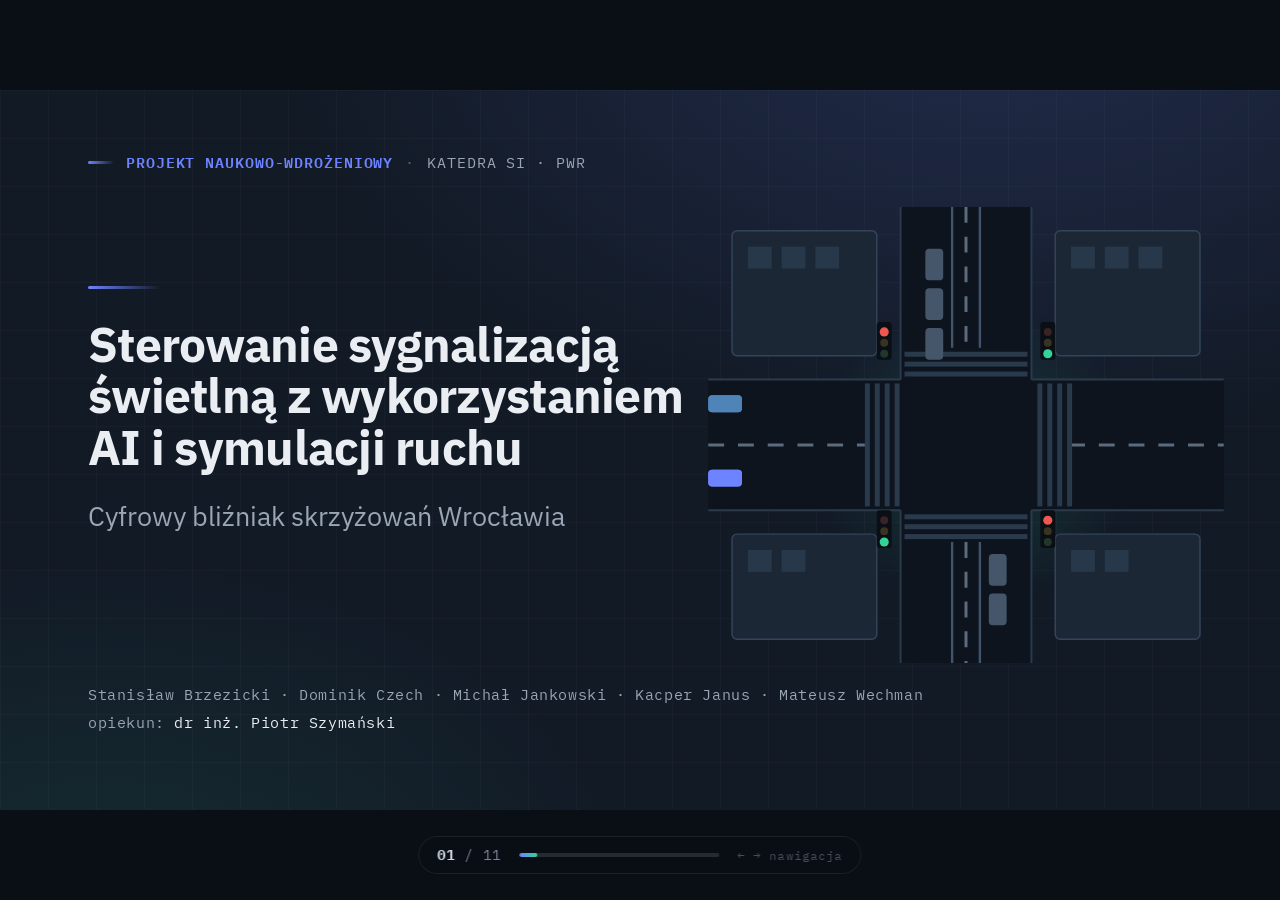
==== index.html @ 8262abc0 "Inline image into single self-contained HTML; fix Q&A slide spacing" ====
<!DOCTYPE html>
<html lang="pl">
<head>
<meta charset="utf-8">
<meta name="viewport" content="width=device-width, initial-scale=1.0">
<title>Cyfrowy bliźniak — Zielona Fala</title>

<!-- Typography: IBM Plex Sans + IBM Plex Mono (Google Fonts) -->
<link rel="preconnect" href="https://fonts.googleapis.com">
<link rel="preconnect" href="https://fonts.gstatic.com" crossorigin>
<link href="https://fonts.googleapis.com/css2?family=IBM+Plex+Mono:wght@400;500;600&family=IBM+Plex+Sans:wght@400;500;600;700&display=swap" rel="stylesheet">

<style>
/* =========================================================
   THEME TOKENS — change these to retune the whole deck
   ========================================================= */
:root{
  /* light ("paper") slides */
  --paper:#ECEFF2; --paper-2:#E3E8ED; --ink:#16212E; --ink-soft:#5A6675;
  --line:#C9D0D8; --blue:#2A43D0; --blue-tint:#DDE2FA; --teal:#3E6E96;
  /* dark ("night") slides */
  --night:#121A26; --night-2:#1B2735; --night-line:#2B3A4C;
  --ice:#EAEEF3; --ice-soft:#9AA6B4; --indigo:#6E83FF; --green:#34D399;
  /* type + motion */
  --sans:'IBM Plex Sans',system-ui,sans-serif;
  --mono:'IBM Plex Mono',ui-monospace,monospace;
  --ease:cubic-bezier(.16,1,.3,1);
  --stage-bg:#0A0F16;
}

*{margin:0;padding:0;box-sizing:border-box;}

/* === FIXED 16:9 STAGE (from viewport-base.css) === */
html,body{width:100%;height:100%;margin:0;overflow:hidden;background:var(--stage-bg);}
.deck-viewport{position:fixed;inset:0;overflow:hidden;background:var(--stage-bg);}
.deck-stage{position:absolute;left:0;top:0;width:1920px;height:1080px;overflow:hidden;transform-origin:0 0;background:var(--stage-bg);}
.slide{position:absolute;inset:0;width:1920px;height:1080px;overflow:hidden;display:block;visibility:hidden;opacity:0;pointer-events:none;}
.slide.active,.slide.visible{visibility:visible;opacity:1;pointer-events:auto;z-index:1;}
img,video,canvas,svg{max-width:100%;max-height:100%;}
@media print{
  html,body{width:1920px;height:auto;overflow:visible;background:#fff;}
  .deck-viewport{position:static;overflow:visible;background:#fff;}
  .deck-stage{position:static;width:auto;height:auto;transform:none!important;background:none;}
  .slide{position:relative;display:block!important;visibility:visible!important;opacity:1!important;pointer-events:auto!important;width:1920px;height:1080px;break-after:page;page-break-after:always;}
  .slide:last-child{break-after:auto;page-break-after:auto;}
  .deck-controls,.chrome,.edit-hotzone,.edit-toggle{display:none!important;}
}
@media (prefers-reduced-motion:reduce){
  *,*::before,*::after{animation-duration:.01ms!important;animation-iteration-count:1!important;transition-duration:.2s!important;}
}

/* === 1280×720 authored canvas, scaled 1.5× to fill the 1920×1080 stage === */
.canvas{position:absolute;left:0;top:0;width:1280px;height:720px;transform:scale(1.5);transform-origin:0 0;overflow:hidden;font-family:var(--sans);}

/* === Slide atmospheres ============================================ */
.s-dark{background:
   radial-gradient(1200px 700px at 78% -10%, rgba(110,131,255,.16), transparent 60%),
   radial-gradient(900px 600px at 8% 115%, rgba(52,211,153,.10), transparent 60%),
   #121A26;
  color:var(--ice);}
.s-light{background:
   radial-gradient(1100px 700px at 88% -15%, rgba(42,67,208,.07), transparent 60%),
   linear-gradient(180deg,#EEF1F4 0%, #E7ECF0 100%);
  color:var(--ink);}
/* faint engineering grid overlay */
.s-dark::before,.s-light::before{content:"";position:absolute;inset:0;pointer-events:none;
  background-size:48px 48px;}
.s-dark::before{background-image:linear-gradient(rgba(255,255,255,.025) 1px,transparent 1px),linear-gradient(90deg,rgba(255,255,255,.025) 1px,transparent 1px);}
.s-light::before{background-image:linear-gradient(rgba(20,40,70,.035) 1px,transparent 1px),linear-gradient(90deg,rgba(20,40,70,.035) 1px,transparent 1px);}

/* === Shared slide chrome ========================================== */
.kicker{position:absolute;top:60px;left:88px;display:flex;align-items:center;gap:12px;
  font-family:var(--mono);font-size:15px;text-transform:uppercase;letter-spacing:.06em;}
.kicker .knum{font-weight:600;}
.kicker .ksep{opacity:.5;}
.s-dark .kicker .knum{color:var(--indigo);} .s-dark .kicker{color:var(--ice-soft);}
.s-light .kicker .knum{color:var(--blue);} .s-light .kicker{color:var(--ink-soft);}
.kicker .ktick{width:26px;height:3px;border-radius:2px;}
.s-dark .kicker .ktick{background:linear-gradient(90deg,var(--indigo),transparent);}
.s-light .kicker .ktick{background:linear-gradient(90deg,var(--blue),transparent);}

.rule{height:3px;border-radius:2px;}
.s-dark .rule{background:linear-gradient(90deg,var(--indigo),rgba(110,131,255,0));}
.s-light .rule{background:linear-gradient(90deg,var(--blue),rgba(42,67,208,0));}

h1.title{font-weight:700;line-height:1.07;letter-spacing:-.015em;}
h2.head{font-weight:600;line-height:1.13;letter-spacing:-.015em;}
.s-dark h2.head,.s-dark h1.title{color:var(--ice);}
.s-light h2.head,.s-light h1.title{color:var(--ink);}
.lead{font-weight:400;line-height:1.42;}
.s-dark .lead{color:var(--ice-soft);} .s-light .lead{color:var(--ink-soft);}

/* cards */
.card{border-radius:10px;background:#fff;border:1px solid var(--line);
  box-shadow:0 6px 22px rgba(22,33,46,.06),0 1px 0 rgba(255,255,255,.6) inset;}
.card.dark{background:var(--night-2);border:1px solid var(--night-line);
  box-shadow:0 10px 30px rgba(0,0,0,.28);}
.label{font-family:var(--mono);font-size:13px;text-transform:uppercase;letter-spacing:.06em;}

/* footer note */
.note{font-family:var(--mono);font-size:14px;letter-spacing:.03em;}
.s-light .note{color:var(--ink-soft);border-top:1px solid var(--line);}
.s-dark .note{color:var(--ice-soft);border-top:1px solid var(--night-line);}

/* === Reveal-on-enter animation ==================================== */
.reveal{opacity:0;transform:translateY(20px);
  transition:opacity .6s var(--ease),transform .6s var(--ease);}
.slide.visible .reveal{opacity:1;transform:none;transition-delay:calc(var(--d,0)*1ms);}

/* === zf animation engine (only the active slide animates) ========= */
@keyframes zf-rise{from{opacity:0;transform:translateY(14px);}to{opacity:1;transform:none;}}
@keyframes flow-right{from{transform:translateX(-90px);}to{transform:translateX(560px);}}
@keyframes flow-left{from{transform:translateX(560px);}to{transform:translateX(-90px);}}
@keyframes crawl-gap{0%{transform:translateX(0);}45%{transform:translateX(96px);}50%{transform:translateX(96px);}95%{transform:translateX(0);}100%{transform:translateX(0);}}
@keyframes ride-arterial{from{transform:translate(0,0);}to{transform:translate(400px,-420px);}}
@keyframes pulse-ring{0%{r:26px;opacity:.5;}100%{r:120px;opacity:0;}}
@keyframes dash-march{to{stroke-dashoffset:-200;}}
@keyframes blink{0%,60%{opacity:1;}80%,100%{opacity:.18;}}
@keyframes glow{0%,100%{opacity:.5;}50%{opacity:1;}}
.zf-anim{animation-play-state:paused!important;}
.slide.active .zf-anim{animation-play-state:running!important;}
@media (prefers-reduced-motion:reduce){.zf-anim{animation:none!important;}}

/* === Deck chrome (outside the stage) ============================== */
.chrome{position:fixed;left:50%;bottom:26px;transform:translateX(-50%);
  z-index:1000;display:flex;align-items:center;gap:18px;
  font-family:var(--mono);font-size:14px;color:#7d8794;letter-spacing:.08em;
  background:rgba(10,15,22,.55);border:1px solid rgba(255,255,255,.08);
  padding:9px 18px;border-radius:999px;backdrop-filter:blur(8px);}
.chrome .counter b{color:#cdd6e0;}
.chrome .track{width:200px;height:4px;border-radius:3px;background:rgba(255,255,255,.12);overflow:hidden;}
.chrome .fill{height:100%;border-radius:3px;background:linear-gradient(90deg,#6E83FF,#34D399);transition:width .45s var(--ease);}
.chrome .hint{opacity:.55;font-size:12px;}

/* image placeholder slot (no photo supplied yet) */
.slot{border:1px dashed var(--line);border-radius:8px;background:
   repeating-linear-gradient(45deg,rgba(42,67,208,.03) 0 12px,transparent 12px 24px),#F4F7F9;
  display:flex;align-items:center;justify-content:center;text-align:center;}
.slot span{font-family:var(--mono);font-size:13px;letter-spacing:.05em;color:#8893a1;max-width:80%;}

/* edit affordance */
.edit-hotzone{position:fixed;top:0;left:0;width:80px;height:80px;z-index:10000;cursor:pointer;}
.edit-toggle{position:fixed;top:16px;left:16px;z-index:10001;opacity:0;pointer-events:none;
  transition:opacity .3s ease;border-radius:10px;width:42px;height:42px;font-size:18px;
  background:rgba(10,15,22,.7);color:#cdd6e0;border:1px solid rgba(255,255,255,.12);cursor:pointer;}
.edit-toggle.show,.edit-toggle.active{opacity:1;pointer-events:auto;}
.edit-toggle.active{background:#2A43D0;color:#fff;}
[contenteditable=true]{outline:2px dashed rgba(42,67,208,.5);outline-offset:3px;border-radius:3px;}
</style>
</head>
<body>
<div class="deck-viewport">
<main class="deck-stage" id="stage">

<!-- ============================================================
     SLIDE 01 · TITLE (dark)
     ============================================================ -->
<section class="slide active">
  <div class="canvas s-dark">
    <div class="kicker">
      <span class="ktick"></span>
      <span class="knum" style="color:var(--indigo)">PROJEKT NAUKOWO-WDROŻENIOWY</span>
      <span class="ksep">·</span><span>KATEDRA SI · PWr</span>
    </div>

    <!-- soft glow behind the intersection illustration -->
    <div style="position:absolute;top:150px;left:740px;width:470px;height:430px;
      background:radial-gradient(closest-side,rgba(52,211,153,.18),transparent 70%);filter:blur(6px);"></div>
    <svg style="position: absolute; top: 117px; left: 708px" width="516" height="456" viewBox="0 0 520 460">
    <!-- budynki: miasto już zbudowane -->
    <g fill="#1B2735" stroke="#33445A" stroke-width="1.5">
      <rect x="24" y="24" width="146" height="126" rx="5"></rect>
      <rect x="350" y="24" width="146" height="126" rx="5"></rect>
      <rect x="24" y="330" width="146" height="106" rx="5"></rect>
      <rect x="350" y="330" width="146" height="106" rx="5"></rect>
    </g>
    <g fill="#28384B">
      <rect x="40" y="40" width="24" height="22"></rect><rect x="74" y="40" width="24" height="22"></rect><rect x="108" y="40" width="24" height="22"></rect>
      <rect x="366" y="40" width="24" height="22"></rect><rect x="400" y="40" width="24" height="22"></rect><rect x="434" y="40" width="24" height="22"></rect>
      <rect x="40" y="346" width="24" height="22"></rect><rect x="74" y="346" width="24" height="22"></rect>
      <rect x="366" y="346" width="24" height="22"></rect><rect x="400" y="346" width="24" height="22"></rect>
    </g>
    <!-- asfalt -->
    <rect x="0" y="174" width="520" height="132" fill="#0D141D"></rect>
    <rect x="194" y="0" width="132" height="460" fill="#0D141D"></rect>
    <!-- krawędzie jezdni -->
    <g stroke="#2A3A4D" stroke-width="2">
      <line x1="0" y1="174" x2="194" y2="174"></line><line x1="326" y1="174" x2="520" y2="174"></line>
      <line x1="0" y1="306" x2="194" y2="306"></line><line x1="326" y1="306" x2="520" y2="306"></line>
      <line x1="194" y1="0" x2="194" y2="174"></line><line x1="194" y1="306" x2="194" y2="460"></line>
      <line x1="326" y1="0" x2="326" y2="174"></line><line x1="326" y1="306" x2="326" y2="460"></line>
    </g>
    <!-- tory tramwajowe (kontekst europejski) -->
    <g stroke="#42546B" stroke-width="2.4">
      <line x1="246" y1="0" x2="246" y2="142"></line><line x1="274" y1="0" x2="274" y2="142"></line>
      <line x1="246" y1="338" x2="246" y2="460"></line><line x1="274" y1="338" x2="274" y2="460"></line>
    </g>
    <!-- osie pasów -->
    <g stroke="#5C6B7E" stroke-width="3" stroke-dasharray="16 14">
      <line x1="0" y1="240" x2="158" y2="240"></line><line x1="364" y1="240" x2="520" y2="240"></line>
      <line x1="260" y1="0" x2="260" y2="142"></line><line x1="260" y1="338" x2="260" y2="460"></line>
    </g>
    <!-- przejścia dla pieszych -->
    <g fill="#2A3A4D">
      <rect x="158" y="178" width="5" height="124"></rect><rect x="168" y="178" width="5" height="124"></rect><rect x="178" y="178" width="5" height="124"></rect><rect x="188" y="178" width="5" height="124"></rect>
      <rect x="332" y="178" width="5" height="124"></rect><rect x="342" y="178" width="5" height="124"></rect><rect x="352" y="178" width="5" height="124"></rect><rect x="362" y="178" width="5" height="124"></rect>
      <rect x="198" y="146" width="124" height="5"></rect><rect x="198" y="156" width="124" height="5"></rect><rect x="198" y="166" width="124" height="5"></rect>
      <rect x="198" y="310" width="124" height="5"></rect><rect x="198" y="320" width="124" height="5"></rect><rect x="198" y="330" width="124" height="5"></rect>
    </g>
    <!-- ruch poprzeczny w kolejce -->
    <g fill="#46566A">
      <rect x="219" y="42" width="18" height="32" rx="4"></rect><rect x="219" y="82" width="18" height="32" rx="4"></rect><rect x="219" y="122" width="18" height="32" rx="4"></rect>
      <rect x="283" y="350" width="18" height="32" rx="4"></rect><rect x="283" y="390" width="18" height="32" rx="4"></rect>
    </g>
    <!-- arteria — zielona fala -->
    <rect x="0" y="190" width="34" height="17" rx="4" fill="#4E84B8" class="zf-anim" style="animation:flow-left 3.6s linear infinite;"></rect>
    <rect x="0" y="190" width="34" height="17" rx="4" fill="#4E84B8" class="zf-anim" style="animation:flow-left 3.6s linear infinite 2s;"></rect>
    <rect x="0" y="265" width="34" height="17" rx="4" fill="#6E83FF" class="zf-anim" style="animation:flow-right 3.2s linear infinite;"></rect>
    <rect x="0" y="265" width="34" height="17" rx="4" fill="#6E83FF" class="zf-anim" style="animation:flow-right 3.2s linear infinite 1.7s;"></rect>
    <!-- sygnalizatory: arteria zielone, poprzeczne czerwone -->
    <g>
      <rect x="170" y="306" width="15" height="38" rx="3" fill="#0A0F16"></rect>
      <circle cx="177.5" cy="316" r="4" fill="#3A2226"></circle><circle cx="177.5" cy="327" r="4" fill="#3A3322"></circle>
      <circle cx="177.5" cy="338" r="4.6" fill="#34D399" class="zf-anim" style="animation:glow 1.8s ease-in-out infinite;"></circle>
    </g>
    <g>
      <rect x="335" y="116" width="15" height="38" rx="3" fill="#0A0F16"></rect>
      <circle cx="342.5" cy="126" r="4" fill="#3A2226"></circle><circle cx="342.5" cy="137" r="4" fill="#3A3322"></circle>
      <circle cx="342.5" cy="148" r="4.6" fill="#34D399" class="zf-anim" style="animation:glow 1.8s ease-in-out infinite;"></circle>
    </g>
    <g>
      <rect x="170" y="116" width="15" height="38" rx="3" fill="#0A0F16"></rect>
      <circle cx="177.5" cy="126" r="4.6" fill="#F0584F" class="zf-anim" style="animation:blink 1.8s steps(1) infinite;"></circle><circle cx="177.5" cy="137" r="4" fill="#3A3322"></circle><circle cx="177.5" cy="148" r="4" fill="#22372C"></circle>
    </g>
    <g>
      <rect x="335" y="306" width="15" height="38" rx="3" fill="#0A0F16"></rect>
      <circle cx="342.5" cy="316" r="4.6" fill="#F0584F" class="zf-anim" style="animation:blink 1.8s steps(1) infinite;"></circle><circle cx="342.5" cy="327" r="4" fill="#3A3322"></circle><circle cx="342.5" cy="338" r="4" fill="#22372C"></circle>
    </g>
  </svg>

    <div style="position:absolute;left:88px;top:196px;max-width:620px;">
      <div class="rule reveal" style="--d:60;width:72px;margin-bottom:30px;"></div>
      <h1 class="title reveal" style="--d:120;font-size:48px;width:600px;">Sterowanie sygnalizacją świetlną z wykorzystaniem AI i symulacji ruchu</h1>
      <p class="lead reveal" style="--d:220;margin-top:24px;font-size:27px;max-width:520px;">Cyfrowy bliźniak skrzyżowań Wrocławia</p>
    </div>

    <div class="reveal" style="--d:320;position:absolute;left:88px;top:592px;font-family:var(--mono);font-size:15px;letter-spacing:.04em;color:var(--ice-soft);line-height:1.7;">
      Stanisław Brzezicki · Dominik Czech · Michał Jankowski · Kacper Janus · Mateusz Wechman
      <div style="margin-top:2px;">opiekun: <span style="color:var(--ice);">dr inż. Piotr Szymański</span></div>
    </div>
  </div>
</section>

<!-- ============================================================
     SLIDE 02 · WYZWANIE I (light)
     ============================================================ -->
<section class="slide">
  <div class="canvas s-light">
    <div class="kicker"><span class="ktick"></span><span class="knum">02</span><span class="ksep">·</span><span>WYZWANIE</span></div>

    <div style="position:absolute;left:88px;top:158px;max-width:620px;">
      <div class="rule reveal" style="--d:40;width:64px;margin-bottom:26px;"></div>
      <h2 class="head reveal" style="--d:90;font-size:44px;max-width:600px;">W centrum nie da się dobudować dróg.</h2>
      <p class="lead reveal" style="--d:180;margin-top:160px;font-size:22px;max-width:560px;">
        Sygnalizacja świetlna to jedna z niewielu dźwigni, którą można poprawić przepływ bez nowej
        infrastruktury — ale dobre sterowanie jest trudne.</p>
    </div>

    <svg style="position:absolute;right:78px;top:150px;" width="520" height="448" viewBox="0 0 520 460"><rect x="8" y="18" width="504" height="150" fill="#FFFFFF" stroke="#C3C9D1" stroke-width="1.5" rx="4"></rect><g fill="#EEF1F4"><rect x="30" y="40" width="22" height="22"></rect><rect x="86" y="40" width="22" height="22"></rect><rect x="142" y="40" width="22" height="22"></rect><rect x="198" y="40" width="22" height="22"></rect><rect x="254" y="40" width="22" height="22"></rect><rect x="310" y="40" width="22" height="22"></rect><rect x="366" y="40" width="22" height="22"></rect><rect x="422" y="40" width="22" height="22"></rect><rect x="478" y="40" width="22" height="22"></rect><rect x="30" y="98" width="22" height="22"></rect><rect x="86" y="98" width="22" height="22"></rect><rect x="142" y="98" width="22" height="22"></rect><rect x="198" y="98" width="22" height="22"></rect><rect x="254" y="98" width="22" height="22"></rect><rect x="310" y="98" width="22" height="22"></rect><rect x="366" y="98" width="22" height="22"></rect><rect x="422" y="98" width="22" height="22"></rect><rect x="478" y="98" width="22" height="22"></rect></g><rect x="8" y="312" width="504" height="138" fill="#FFFFFF" stroke="#C3C9D1" stroke-width="1.5" rx="4"></rect><g fill="#EEF1F4"><rect x="30" y="336" width="22" height="22"></rect><rect x="86" y="336" width="22" height="22"></rect><rect x="142" y="336" width="22" height="22"></rect><rect x="198" y="336" width="22" height="22"></rect><rect x="254" y="336" width="22" height="22"></rect><rect x="310" y="336" width="22" height="22"></rect><rect x="366" y="336" width="22" height="22"></rect><rect x="422" y="336" width="22" height="22"></rect><rect x="478" y="336" width="22" height="22"></rect><rect x="30" y="386" width="22" height="22"></rect><rect x="86" y="386" width="22" height="22"></rect><rect x="142" y="386" width="22" height="22"></rect><rect x="198" y="386" width="22" height="22"></rect><rect x="254" y="386" width="22" height="22"></rect><rect x="310" y="386" width="22" height="22"></rect><rect x="366" y="386" width="22" height="22"></rect><rect x="422" y="386" width="22" height="22"></rect><rect x="478" y="386" width="22" height="22"></rect></g><rect x="0" y="174" width="520" height="132" fill="#9AA3AF"></rect><rect x="0" y="168" width="520" height="6" fill="#C3C9D1"></rect><rect x="0" y="306" width="520" height="6" fill="#C3C9D1"></rect><line x1="0" y1="240" x2="356" y2="240" stroke="#E6E9ED" stroke-width="3" stroke-dasharray="16 14"></line><line x1="356" y1="240" x2="520" y2="240" stroke="#E6E9ED" stroke-width="3" stroke-dasharray="16 14" opacity="0.35"></line><g><rect x="360" y="246" width="13" height="9" fill="#2A43D0"></rect><rect x="373" y="246" width="13" height="9" fill="#FFFFFF"></rect><rect x="386" y="246" width="13" height="9" fill="#2A43D0"></rect><rect x="399" y="246" width="13" height="9" fill="#FFFFFF"></rect><rect x="412" y="246" width="13" height="9" fill="#2A43D0"></rect><rect x="425" y="246" width="13" height="9" fill="#FFFFFF"></rect><rect x="438" y="246" width="13" height="9" fill="#2A43D0"></rect><rect x="451" y="246" width="13" height="9" fill="#FFFFFF"></rect><rect x="464" y="246" width="13" height="9" fill="#2A43D0"></rect><rect x="477" y="246" width="13" height="9" fill="#FFFFFF"></rect><rect x="490" y="246" width="13" height="9" fill="#2A43D0"></rect><rect x="503" y="246" width="13" height="9" fill="#FFFFFF"></rect></g><rect x="360" y="255" width="152" height="49" fill="#DDE2FA" opacity="0.55"></rect><g><path d="M338 296 l6 17 l-13 0 z" fill="#2A43D0"></path><rect x="333.5" y="304" width="9" height="3.4" fill="#FFFFFF"></rect><path d="M348 284 l6 17 l-13 0 z" fill="#2A43D0"></path><rect x="343.5" y="292" width="9" height="3.4" fill="#FFFFFF"></rect><path d="M358 272 l6 17 l-13 0 z" fill="#2A43D0"></path><rect x="353.5" y="280" width="9" height="3.4" fill="#FFFFFF"></rect><path d="M368 260 l6 17 l-13 0 z" fill="#2A43D0"></path><rect x="363.5" y="268" width="9" height="3.4" fill="#FFFFFF"></rect><path d="M372 280 l6 17 l-13 0 z" fill="#2A43D0"></path><rect x="367.5" y="288" width="9" height="3.4" fill="#FFFFFF"></rect><path d="M404 280 l6 17 l-13 0 z" fill="#2A43D0"></path><rect x="399.5" y="288" width="9" height="3.4" fill="#FFFFFF"></rect><path d="M436 280 l6 17 l-13 0 z" fill="#2A43D0"></path><rect x="431.5" y="288" width="9" height="3.4" fill="#FFFFFF"></rect><path d="M468 280 l6 17 l-13 0 z" fill="#2A43D0"></path><rect x="463.5" y="288" width="9" height="3.4" fill="#FFFFFF"></rect><path d="M500 280 l6 17 l-13 0 z" fill="#2A43D0"></path><rect x="495.5" y="288" width="9" height="3.4" fill="#FFFFFF"></rect></g><g><rect x="412" y="282" width="46" height="9" rx="4.5" fill="#4B5563"></rect><rect x="420" y="262" width="32" height="21" rx="3" fill="#2A43D0"></rect><rect x="424" y="266" width="11" height="10" fill="#DDE2FA"></rect><path d="M450 270 l24 -16" stroke="#2A43D0" stroke-width="5" stroke-linecap="round"></path><path d="M474 254 l0 14 l-9 0" fill="none" stroke="#2A43D0" stroke-width="4" stroke-linecap="round" stroke-linejoin="round"></path></g><g class="zf-anim" style="animation:glow 2.4s ease-in-out infinite"><line x1="392" y1="226" x2="392" y2="248" stroke="#4B5563" stroke-width="2"></line><path d="M392 198 l16 28 l-32 0 z" fill="#FFFFFF" stroke="#2A43D0" stroke-width="2.4"></path><rect x="388" y="212" width="8" height="9" fill="#2A43D0"></rect></g><g class="zf-anim" style="animation:glow 2.6s ease-in-out infinite 0.0s"><rect x="16" y="199" width="36" height="18" rx="4" fill="#3E6E96"></rect><rect x="25" y="202" width="18" height="12" rx="2" fill="#FFFFFF" opacity="0.4"></rect></g><g class="zf-anim" style="animation:glow 2.6s ease-in-out infinite 0.15s"><rect x="72" y="199" width="36" height="18" rx="4" fill="#2A43D0"></rect><rect x="81" y="202" width="18" height="12" rx="2" fill="#FFFFFF" opacity="0.4"></rect></g><g class="zf-anim" style="animation:glow 2.6s ease-in-out infinite 0.3s"><rect x="128" y="199" width="36" height="18" rx="4" fill="#5A6675"></rect><rect x="137" y="202" width="18" height="12" rx="2" fill="#FFFFFF" opacity="0.4"></rect></g><g class="zf-anim" style="animation:glow 2.6s ease-in-out infinite 0.45s"><rect x="184" y="199" width="36" height="18" rx="4" fill="#3E6E96"></rect><rect x="193" y="202" width="18" height="12" rx="2" fill="#FFFFFF" opacity="0.4"></rect></g><g class="zf-anim" style="animation:glow 2.6s ease-in-out infinite 0.6s"><rect x="240" y="199" width="36" height="18" rx="4" fill="#6B7886"></rect><rect x="249" y="202" width="18" height="12" rx="2" fill="#FFFFFF" opacity="0.4"></rect></g><g class="zf-anim" style="animation:glow 2.6s ease-in-out infinite 0.75s"><rect x="296" y="199" width="36" height="18" rx="4" fill="#2A43D0"></rect><rect x="305" y="202" width="18" height="12" rx="2" fill="#FFFFFF" opacity="0.4"></rect></g><g class="zf-anim" style="animation:glow 2.6s ease-in-out infinite 0.4s"><rect x="16" y="263" width="36" height="18" rx="4" fill="#3E6E96"></rect><rect x="25" y="266" width="18" height="12" rx="2" fill="#FFFFFF" opacity="0.4"></rect></g><g class="zf-anim" style="animation:glow 2.6s ease-in-out infinite 0.55s"><rect x="72" y="263" width="36" height="18" rx="4" fill="#6B7886"></rect><rect x="81" y="266" width="18" height="12" rx="2" fill="#FFFFFF" opacity="0.4"></rect></g><g class="zf-anim" style="animation:glow 2.6s ease-in-out infinite 0.7s"><rect x="128" y="263" width="36" height="18" rx="4" fill="#2A43D0"></rect><rect x="137" y="266" width="18" height="12" rx="2" fill="#FFFFFF" opacity="0.4"></rect></g><g class="zf-anim" style="animation:glow 2.6s ease-in-out infinite 0.85s"><rect x="184" y="263" width="36" height="18" rx="4" fill="#3E6E96"></rect><rect x="193" y="266" width="18" height="12" rx="2" fill="#FFFFFF" opacity="0.4"></rect></g><g class="zf-anim" style="animation:glow 2.6s ease-in-out infinite 1.0s"><rect x="240" y="263" width="36" height="18" rx="4" fill="#3E6E96"></rect><rect x="249" y="266" width="18" height="12" rx="2" fill="#FFFFFF" opacity="0.4"></rect></g><g class="zf-anim" style="animation:crawl-gap 5s ease-in-out infinite"><rect x="366" y="199" width="36" height="18" rx="4" fill="#2A43D0"></rect><rect x="375" y="202" width="18" height="12" rx="2" fill="#FFFFFF" opacity="0.4"></rect></g><g class="zf-anim" style="animation:crawl-gap 5s ease-in-out infinite 1.2s"><rect x="452" y="199" width="36" height="18" rx="4" fill="#3E6E96"></rect><rect x="461" y="202" width="18" height="12" rx="2" fill="#FFFFFF" opacity="0.4"></rect></g><g stroke="#E6E9ED" stroke-width="3" fill="none" opacity="0.8"><path d="M150 240 l14 0 m-6 -5 l6 5 l-6 5"></path></g><rect x="120" y="135" width="86" height="24" rx="4" fill="#ECEFF2"></rect><text x="163" y="151" font-family="IBM Plex Mono" font-size="13" fill="#2A43D0" text-anchor="middle" font-weight="600" letter-spacing="0.04em">KOREK</text><rect x="338" y="320" width="158" height="22" rx="4" fill="#ECEFF2"></rect><text x="417" y="335" font-family="IBM Plex Mono" font-size="12" fill="#2A43D0" text-anchor="middle" letter-spacing="0.04em">ROBOTY DROGOWE</text><rect x="150" y="438" width="220" height="22" rx="4" fill="#ECEFF2"></rect><text x="260" y="453" font-family="IBM Plex Mono" font-size="12" fill="#2A43D0" text-anchor="middle" letter-spacing="0.04em">MIASTO JUŻ ZBUDOWANE</text></svg>
  </div>
</section>

<!-- ============================================================
     SLIDE 03 · WYZWANIE II (light)
     ============================================================ -->
<section class="slide">
  <div class="canvas s-light">
    <div class="kicker"><span class="ktick"></span><span class="knum">03</span><span class="ksep">·</span><span>WYZWANIE</span></div>

    <div style="position:absolute;left:88px;top:158px;max-width:480px;">
      <div class="rule reveal" style="--d:40;width:64px;margin-bottom:26px;"></div>
      <h2 class="head reveal" style="--d:90;font-size:44px;max-width:480px;">Skrzyżowania są ze sobą sprzężone.</h2>
      <p class="lead reveal" style="--d:180;margin-top:120px;font-size:22px;max-width:470px;">
        Zmiana świateł na jednym skrzyżowaniu przelewa ruch na sąsiednie — to problem koordynacji
        wielu agentów <span style="color:var(--ink);font-weight:600;">(multi-agent RL)</span>:
        wiele uczących się sterowników, które muszą współdziałać.</p>
    </div>

    <svg style="position:absolute;right:64px;top:148px;" width="572" height="450" viewBox="0 0 560 440"><g><rect x="0" y="0" width="560" height="440" fill="#E7ECF1"></rect><g stroke="#DCE2E8" stroke-width="1"><line x1="64" y1="0" x2="64" y2="440"></line><line x1="128" y1="0" x2="128" y2="440"></line><line x1="192" y1="0" x2="192" y2="440"></line><line x1="256" y1="0" x2="256" y2="440"></line><line x1="320" y1="0" x2="320" y2="440"></line><line x1="384" y1="0" x2="384" y2="440"></line><line x1="448" y1="0" x2="448" y2="440"></line><line x1="512" y1="0" x2="512" y2="440"></line><line x1="0" y1="64" x2="560" y2="64"></line><line x1="0" y1="128" x2="560" y2="128"></line><line x1="0" y1="192" x2="560" y2="192"></line><line x1="0" y1="256" x2="560" y2="256"></line><line x1="0" y1="320" x2="560" y2="320"></line><line x1="0" y1="384" x2="560" y2="384"></line></g><g fill="none" stroke="#D2D8DF" stroke-linecap="round" stroke-linejoin="round"><path d="M0 96 L560 86" stroke-width="22"></path><path d="M0 214 L560 224" stroke-width="22"></path><path d="M0 334 L560 322" stroke-width="22"></path><path d="M128 0 L122 440" stroke-width="22"></path><path d="M284 0 L280 440" stroke-width="22"></path><path d="M430 0 L438 440" stroke-width="22"></path><path d="M20 430 L540 40" stroke-width="22"></path></g><g fill="none" stroke="#FBFCFD" stroke-linecap="round" stroke-linejoin="round"><path d="M0 96 L560 86" stroke-width="16"></path><path d="M0 214 L560 224" stroke-width="16"></path><path d="M0 334 L560 322" stroke-width="16"></path><path d="M128 0 L122 440" stroke-width="16"></path><path d="M284 0 L280 440" stroke-width="16"></path><path d="M430 0 L438 440" stroke-width="16"></path><path d="M20 430 L540 40" stroke-width="16"></path></g></g><g stroke="#8B95A1" stroke-width="2"><line x1="282" y1="219" x2="126" y2="93"></line><line x1="282" y1="219" x2="432" y2="84"></line><line x1="282" y1="219" x2="124" y2="331"></line><line x1="282" y1="219" x2="435" y2="323"></line><line x1="282" y1="219" x2="283" y2="90"></line><line x1="282" y1="219" x2="281" y2="328"></line></g><circle cx="282" cy="219" r="32" fill="none" stroke="#2A43D0" stroke-width="2" class="zf-anim" style="animation:pulse-ring 2.6s ease-out infinite"></circle><circle cx="282" cy="219" r="32" fill="none" stroke="#2A43D0" stroke-width="2" class="zf-anim" style="animation:pulse-ring 2.6s ease-out infinite 1.3s"></circle><circle cx="126" cy="93" r="22" fill="#FFFFFF" stroke="#2A43D0" stroke-width="2" opacity="0.9" class="zf-anim" style="animation:glow 2.6s ease-in-out infinite 0.5s"></circle><circle cx="126" cy="93" r="5" fill="#2A43D0"></circle><circle cx="432" cy="84" r="22" fill="#FFFFFF" stroke="#2A43D0" stroke-width="2" opacity="0.9" class="zf-anim" style="animation:glow 2.6s ease-in-out infinite 0.7s"></circle><circle cx="432" cy="84" r="5" fill="#2A43D0"></circle><circle cx="124" cy="331" r="22" fill="#FFFFFF" stroke="#2A43D0" stroke-width="2" opacity="0.9" class="zf-anim" style="animation:glow 2.6s ease-in-out infinite 0.9s"></circle><circle cx="124" cy="331" r="5" fill="#2A43D0"></circle><circle cx="435" cy="323" r="22" fill="#FFFFFF" stroke="#2A43D0" stroke-width="2" opacity="0.9" class="zf-anim" style="animation:glow 2.6s ease-in-out infinite 1.1s"></circle><circle cx="435" cy="323" r="5" fill="#2A43D0"></circle><circle cx="283" cy="90" r="20" fill="#FFFFFF" stroke="#4B5563" stroke-width="2"></circle><circle cx="283" cy="90" r="4.5" fill="#4B5563"></circle><circle cx="281" cy="328" r="20" fill="#FFFFFF" stroke="#4B5563" stroke-width="2"></circle><circle cx="281" cy="328" r="4.5" fill="#4B5563"></circle><circle cx="282" cy="219" r="32" fill="#DDE2FA" stroke="#2A43D0" stroke-width="2"></circle><text x="282" y="224" font-family="IBM Plex Mono" font-size="13" fill="#2A43D0" text-anchor="middle" font-weight="600">zmiana</text></svg>
  </div>
</section>

<!-- ============================================================
     SLIDE 04 · EMPATYZACJA — EUROPE MAP (light)
     ============================================================ -->
<section class="slide">
  <div class="canvas s-light">
    <div class="kicker"><span class="ktick"></span><span class="knum">04</span><span class="ksep">·</span><span>EMPATYZACJA</span></div>

    <div style="position:absolute;left:88px;top:128px;max-width:560px;">
      <div class="rule reveal" style="--d:40;width:64px;margin-bottom:24px;"></div>
      <h2 class="head reveal" style="--d:90;font-size:42px;max-width:520px;">Najpierw pytamy tych, którzy już to robili.</h2>
      <p class="lead reveal" style="--d:160;margin-top:22px;font-size:21px;max-width:470px;">
        Rozmawiamy z ośrodkami badawczymi i miastami, które wdrażały sterowanie ruchem
        w realiach europejskich — by uczyć się na ich doświadczeniu, nie od zera.</p>

      <div class="reveal" style="--d:240;margin-top:30px;display:flex;gap:30px;font-family:var(--mono);font-size:14px;color:var(--ink-soft);">
        <span style="display:flex;align-items:center;gap:9px;"><span style="width:13px;height:13px;border-radius:50%;background:var(--blue);box-shadow:0 0 0 4px rgba(42,67,208,.14);"></span>badacze</span>
        <span style="display:flex;align-items:center;gap:9px;"><span style="width:13px;height:13px;border-radius:50%;background:var(--teal);box-shadow:0 0 0 4px rgba(62,110,150,.14);"></span>miasta / operatorzy</span>
      </div>

      <div class="reveal card" style="--d:300;margin-top:26px;width:470px;padding:20px 24px;border-left:3px solid var(--blue);">
        <div class="label" style="color:var(--blue);margin-bottom:8px;">RYTM PRACY</div>
        <div style="font-size:20px;line-height:1.4;color:var(--ink);">Co tydzień: <b>1 paper + 1 rozmowa</b> z ekspertem.</div>
        <div style="margin-top:8px;font-family:var(--mono);font-size:13px;color:var(--ink-soft);">Wniosek REUSE → ZDiUM Wrocław</div>
      </div>
    </div>

    <!-- Refined, geographically-accurate Europe map -->
    <div class="reveal" style="--d:200;position:absolute;right:54px;top:120px;width:560px;">
      <svg viewBox="0 0 660 602" width="100%" preserveAspectRatio="xMidYMid meet" style="display:block;height:auto;overflow:visible;">
 <defs>
  <linearGradient id="land" x1="0" y1="0" x2="0" y2="1"><stop offset="0" stop-color="#FBFCFD"/><stop offset="1" stop-color="#EEF2F6"/></linearGradient>
  <linearGradient id="plLand" x1="0" y1="0" x2="0" y2="1"><stop offset="0" stop-color="#E2E7FB"/><stop offset="1" stop-color="#D2D9F7"/></linearGradient>
  <linearGradient id="sea" x1="0" y1="0" x2="0" y2="1"><stop offset="0" stop-color="#DCE6EE"/><stop offset="1" stop-color="#D2DDE8"/></linearGradient>
 </defs>
 <rect x="0" y="0" width="660" height="602" rx="16" fill="url(#sea)"/>
 <g stroke="#C8D4DE" stroke-width="1" opacity="0.55">
<line x1="94" y1="0" x2="94" y2="602"/>
<line x1="189" y1="0" x2="189" y2="602"/>
<line x1="283" y1="0" x2="283" y2="602"/>
<line x1="377" y1="0" x2="377" y2="602"/>
<line x1="471" y1="0" x2="471" y2="602"/>
<line x1="566" y1="0" x2="566" y2="602"/>
<line x1="0" y1="100" x2="660" y2="100"/>
<line x1="0" y1="201" x2="660" y2="201"/>
<line x1="0" y1="301" x2="660" y2="301"/>
<line x1="0" y1="401" x2="660" y2="401"/>
<line x1="0" y1="502" x2="660" y2="502"/>
 </g>
 <g stroke-linejoin="round" stroke-linecap="round">
<path d="M461.8 485.8L462.0 485.1L463.0 481.2L462.6 480.2L461.9 478.1L463.1 474.8L463.8 474.5L464.1 473.4L463.8 472.4L464.2 470.7L464.2 469.8L463.1 469.4L462.3 469.0L461.4 468.8L460.4 467.8L460.4 466.9L460.8 464.6L461.2 463.9L460.8 463.4L460.2 462.9L459.5 462.3L463.1 456.8L464.4 454.9L464.5 454.1L465.0 453.3L465.9 452.5L466.6 452.8L466.9 453.7L466.5 454.8L466.8 455.7L467.3 456.2L469.1 455.5L471.1 454.5L471.8 455.0L472.7 455.5L473.7 457.1L474.0 458.5L474.2 459.4L475.7 459.6L477.2 460.3L478.1 461.3L479.4 465.1L479.8 466.7L479.4 467.4L479.3 468.4L478.4 470.6L478.2 471.2L478.4 473.4L477.4 475.0L477.5 476.2L478.1 477.0L478.9 478.0L478.7 478.7L478.0 479.2L478.2 481.3L479.1 483.0L479.5 484.4L480.5 484.5L481.5 488.0L482.5 488.3L483.1 487.6L484.7 487.9L485.3 488.4L485.3 490.4L485.8 492.0L486.2 492.6L486.3 493.8L486.2 495.0L484.8 496.8L483.0 497.0L482.4 497.6L481.9 500.0L481.2 500.6L481.3 501.7L480.6 504.2L479.8 504.5L478.8 504.9L477.7 504.9L476.7 505.1L475.1 506.3L475.4 507.7L476.0 508.4L476.5 509.2L476.5 510.1L475.0 509.9L474.9 510.7L475.2 511.4L473.7 513.2L472.5 513.0L471.8 512.7L470.8 512.2L470.1 510.9L470.2 508.8L469.4 507.5L468.3 505.5L467.7 505.1L466.8 504.8L466.3 504.2L464.5 503.3L462.9 502.4L462.2 501.9L461.3 500.7L459.6 497.9L460.3 497.6L461.0 498.4L461.3 499.2L461.8 499.7L462.4 499.3L462.6 497.5L462.1 495.1L461.5 494.7L460.3 493.9L459.8 493.4L460.5 492.5L461.3 489.9L461.4 488.9L462.0 488.6L463.1 488.1L462.9 486.9L462.2 486.1Z" fill="url(#land)" stroke="#BBC6D2" stroke-width="1"/>
<path d="M434.7 447.7L433.6 446.6L435.0 446.2L435.0 445.1L434.7 444.3L433.8 443.3L431.4 441.7L429.5 439.8L429.2 439.0L428.7 436.8L428.9 436.1L428.2 435.5L427.3 435.1L426.3 434.7L425.7 434.3L424.5 433.2L423.9 432.5L422.2 430.3L420.5 428.2L419.5 426.4L417.8 424.2L416.7 423.9L416.0 423.6L415.0 422.8L414.6 422.0L414.2 421.2L413.7 420.5L412.9 420.3L412.1 420.4L412.6 417.9L412.7 417.0L411.7 414.2L410.8 413.3L410.2 412.3L409.8 411.4L409.1 409.8L407.8 409.4L406.1 408.0L405.7 407.4L406.2 404.9L406.1 402.0L406.3 399.8L406.8 399.0L407.9 398.5L408.7 398.3L409.9 398.5L411.3 400.4L412.6 402.3L413.4 402.9L414.1 403.3L415.0 403.2L415.2 402.3L416.0 400.6L416.9 399.2L417.3 398.7L417.9 398.4L418.8 398.3L419.7 398.7L422.0 399.2L423.5 397.5L425.4 398.3L425.9 399.2L427.5 400.0L428.5 400.0L429.1 399.4L432.1 400.4L432.7 400.9L433.9 400.9L435.3 400.6L436.3 401.4L437.5 402.0L438.7 401.8L441.1 401.0L441.7 401.4L442.5 401.5L443.2 401.3L443.3 400.4L444.1 400.3L446.4 400.9L449.6 401.4L452.0 403.3L452.2 404.3L451.7 405.0L452.7 406.1L454.5 406.4L455.6 406.2L457.0 405.3L457.7 404.9L459.7 405.2L460.8 405.6L460.4 408.2L459.9 409.6L458.1 412.6L457.2 413.4L456.8 416.5L457.1 417.8L457.6 418.4L458.7 418.9L460.6 420.1L462.5 422.0L464.2 423.2L464.6 424.0L463.2 425.3L461.7 425.3L460.8 425.2L459.9 424.6L458.9 424.2L459.0 425.3L460.7 427.5L461.8 428.7L462.4 429.3L462.7 430.0L462.9 430.8L462.7 433.2L461.4 433.2L459.5 434.1L458.6 434.7L455.3 433.8L454.4 434.7L454.5 435.9L455.3 436.2L456.6 439.0L456.4 440.0L456.0 440.6L454.5 439.4L454.0 438.0L452.7 438.2L450.7 440.0L449.8 442.4L450.0 443.5L449.9 444.4L448.8 444.8L448.1 445.1L447.5 445.6L447.3 446.3L446.9 448.9L447.4 450.3L447.8 451.0L448.5 451.3L448.7 452.4L448.3 453.3L447.0 454.3L446.3 453.6L445.5 453.1L444.7 453.3L443.5 452.8L442.4 451.7L440.0 450.4L439.4 450.0L438.2 449.2L437.7 448.4L436.9 447.4L436.1 447.1L435.2 447.1L434.7 447.7Z" fill="url(#land)" stroke="#BBC6D2" stroke-width="1"/>
<path d="M589.9 448.7L590.1 449.5L590.2 451.5L588.8 451.5L587.7 451.4L586.1 453.0L584.4 454.6L583.4 456.2L584.2 457.2L585.0 456.8L585.9 456.8L586.9 457.4L587.2 458.1L587.9 460.6L588.4 461.4L589.6 462.6L590.2 463.3L590.8 463.9L591.2 464.5L591.7 465.2L592.1 466.0L591.3 466.3L590.3 466.1L589.2 466.0L587.3 466.5L586.2 466.9L585.6 467.3L585.2 467.9L583.2 466.5L582.5 465.8L582.2 465.2L581.3 464.2L580.1 463.8L577.6 464.2L576.0 465.9L570.8 466.6L570.1 467.2L570.0 468.6L569.7 469.4L568.6 469.6L567.3 469.6L566.7 470.2L566.4 471.0L566.7 471.7L565.8 472.0L565.0 471.4L564.1 471.1L562.6 471.8L562.4 472.9L562.9 473.6L564.1 475.3L564.4 477.4L563.5 479.1L561.2 479.8L559.9 480.0L558.6 479.5L556.1 479.9L554.8 479.8L553.8 480.4L551.4 481.2L550.5 481.4L549.8 481.1L549.1 480.2L547.1 479.0L544.7 478.0L543.5 478.1L543.3 479.2L542.7 478.8L540.3 477.6L539.6 476.4L538.1 475.1L535.7 475.2L535.1 474.8L534.3 475.1L533.4 475.3L532.6 475.1L532.0 475.7L530.7 477.4L529.3 477.1L527.9 477.5L527.1 478.0L525.5 478.6L524.2 478.4L522.5 478.0L520.3 478.1L519.4 478.7L519.1 479.5L517.7 479.8L515.5 479.5L515.4 478.7L515.2 476.7L515.1 474.2L515.2 473.3L515.7 472.8L516.1 472.1L516.1 470.9L515.4 470.6L515.0 469.9L514.3 468.5L514.0 467.3L513.3 465.5L511.1 464.7L509.9 463.9L508.6 463.0L506.9 460.3L506.2 459.4L506.9 459.1L507.7 458.6L508.6 457.8L509.2 456.2L509.0 455.4L507.9 454.4L507.5 453.7L507.4 449.3L508.5 448.1L509.6 447.6L510.6 447.8L511.8 447.7L515.4 443.3L515.7 442.7L515.9 441.4L515.0 441.1L514.4 440.6L513.6 439.6L513.4 438.6L512.3 437.4L511.7 437.1L510.8 436.8L510.2 436.5L509.0 435.7L507.0 430.6L506.3 428.2L507.0 424.4L508.8 423.3L510.0 422.0L510.1 420.9L510.6 420.0L514.5 422.1L515.8 422.4L516.4 422.7L516.4 423.6L515.9 424.1L514.6 424.4L514.0 424.9L513.5 426.5L513.7 427.6L514.3 428.0L515.4 428.4L516.8 428.7L518.0 428.5L518.9 428.1L519.7 427.7L522.2 427.5L523.6 427.9L524.5 428.6L525.4 428.8L527.6 429.0L530.8 429.9L532.1 430.4L532.8 430.8L533.8 431.1L534.9 430.9L535.9 430.9L537.2 430.4L538.0 429.9L538.6 429.6L539.6 429.6L540.3 429.8L541.5 430.4L543.1 430.6L544.4 430.6L546.6 430.6L549.6 431.1L550.4 431.4L551.0 431.8L551.5 432.3L552.5 432.4L553.2 432.1L554.3 432.0L555.4 431.6L556.5 431.0L557.4 430.9L558.1 430.5L559.5 429.2L560.4 427.8L562.7 425.6L563.3 424.9L566.0 423.9L567.2 423.6L568.6 423.5L571.6 423.0L573.4 422.5L574.1 422.1L574.9 421.7L577.1 421.4L578.2 421.5L579.1 421.8L579.9 422.0L580.7 421.7L581.0 422.6L582.6 424.0L583.8 424.1L585.9 424.0L586.4 423.6L586.9 424.1L587.3 425.0L587.9 425.4L588.8 425.3L589.5 425.0L590.4 424.4L591.0 425.0L591.2 425.8L591.6 427.2L592.2 427.9L593.7 428.7L594.5 429.0L595.3 429.4L597.9 429.8L599.1 429.9L600.6 429.8L600.4 431.0L600.4 432.9L600.7 433.5L600.9 434.2L600.7 435.1L600.2 435.9L599.7 436.6L599.0 437.2L598.0 437.2L597.4 436.8L596.3 436.6L594.0 437.0L593.1 437.7L592.8 438.7L592.6 439.5L592.0 440.7L590.9 442.0L590.0 444.6L590.2 447.0L590.2 448.4Z" fill="url(#land)" stroke="#BBC6D2" stroke-width="1"/>
<path d="M341.6 170.5L342.4 170.7L343.5 169.3L343.8 168.6L344.5 169.3L344.9 169.9L346.6 172.1L346.9 172.8L346.8 174.2L346.4 175.0L345.7 175.5L344.8 175.2L343.5 174.9L342.6 174.9L341.7 175.5L341.0 176.0L339.5 175.3L338.6 174.6L338.0 173.9L336.7 173.3L336.0 173.0L334.3 172.5L333.7 171.8L334.2 170.9L334.0 168.9L334.3 168.3L334.7 167.8L335.6 167.3L336.7 167.2L338.0 167.4L338.8 168.2L339.1 168.9L339.8 169.5L341.6 170.5Z" fill="url(#land)" stroke="#BBC6D2" stroke-width="1"/>
<path d="M349.5 168.9L350.5 168.9L351.0 169.5L351.5 170.2L350.8 171.1L350.2 171.6L348.7 173.7L348.4 174.3L348.4 175.3L348.5 176.3L348.6 177.2L347.0 175.2L347.1 174.3L347.4 173.5L346.8 172.0L346.0 170.3L345.3 169.9L344.5 167.7L345.1 167.1L346.6 167.2L348.9 168.6L349.5 168.9Z" fill="url(#land)" stroke="#BBC6D2" stroke-width="1"/>
<path d="M357.4 167.0L356.9 167.5L356.1 167.2L355.1 167.0L354.1 167.1L353.0 168.2L351.8 169.2L350.7 168.6L351.0 167.3L351.7 166.5L353.7 165.1L355.0 165.2L355.8 165.3L356.7 165.6L357.4 166.8Z" fill="url(#land)" stroke="#BBC6D2" stroke-width="1"/>
<path d="M315.5 164.0L318.1 165.7L318.6 166.5L319.3 167.6L319.7 168.8L318.5 169.7L317.5 169.7L315.6 168.7L315.2 167.9L315.0 167.1L315.9 167.4L316.2 166.8L315.6 165.7L314.3 165.8L313.0 164.8L313.5 164.2L314.2 163.9L315.2 163.9Z" fill="url(#land)" stroke="#BBC6D2" stroke-width="1"/>
<path d="M330.1 171.9L329.5 173.3L328.9 172.5L328.6 171.2L328.5 170.3L329.0 168.4L329.8 167.1L330.2 166.6L330.8 166.3L331.5 164.8L332.1 163.3L332.4 162.4L332.8 161.8L332.8 163.6L332.4 165.3L332.2 166.0L331.6 166.9L331.3 167.5L330.6 170.2L330.1 171.9Z" fill="url(#land)" stroke="#BBC6D2" stroke-width="1"/>
<path d="M395.3 166.2L393.6 165.7L392.7 165.3L390.6 164.3L389.6 163.4L389.9 160.3L390.6 158.3L391.4 158.5L391.8 159.2L392.8 159.9L394.4 161.1L395.5 161.7L396.3 162.1L396.7 162.6L396.8 163.7L396.1 165.3L395.6 166.0Z" fill="url(#land)" stroke="#BBC6D2" stroke-width="1"/>
<path d="M329.9 153.2L330.6 156.4L331.2 157.9L331.0 160.6L330.5 162.6L329.9 164.3L328.7 164.4L327.7 164.5L326.7 165.3L320.9 163.8L320.7 162.9L320.4 161.3L318.7 160.9L317.1 158.6L316.9 157.1L315.8 154.4L315.1 153.6L313.8 153.0L314.8 151.6L315.8 151.5L316.2 152.1L316.9 152.6L317.6 152.3L318.6 151.6L319.7 151.2L320.5 150.9L321.3 150.5L321.8 150.1L323.0 149.6L324.7 150.3L326.0 151.9L325.5 153.2L325.0 153.7L325.3 154.4L327.7 153.2L327.9 152.2L328.0 151.0L327.8 150.0L328.6 150.3L329.9 152.8Z" fill="url(#land)" stroke="#BBC6D2" stroke-width="1"/>
<path d="M357.6 139.5L357.0 140.6L356.8 141.4L357.4 142.8L358.0 144.7L358.1 145.5L357.8 146.4L358.1 147.2L357.5 148.2L356.9 149.0L356.5 149.9L355.6 149.7L354.7 149.8L354.2 150.2L353.1 151.1L352.1 152.7L351.9 153.6L352.1 154.4L353.5 155.3L354.5 155.4L355.0 155.9L355.5 156.4L355.8 157.1L356.0 158.3L355.4 159.1L354.0 159.8L353.1 159.8L352.1 160.0L349.5 161.4L349.2 162.0L349.8 162.5L350.9 162.5L351.6 162.8L351.6 165.9L350.1 166.9L348.9 166.8L348.3 166.1L347.4 166.3L346.8 165.7L344.9 164.4L345.7 162.5L345.0 160.8L344.3 160.5L343.8 161.1L342.2 161.0L340.7 160.4L339.1 160.7L338.4 161.0L337.6 160.8L336.6 157.0L337.1 155.6L336.9 154.1L336.1 150.9L335.1 148.4L333.7 147.6L332.0 146.6L332.9 146.3L335.8 146.8L336.4 147.3L339.0 146.1L341.2 143.5L341.5 142.8L341.6 142.0L341.3 141.1L340.6 140.8L339.6 140.7L338.1 140.0L340.0 140.3L343.0 141.0L343.9 140.8L345.0 140.3L345.6 140.6L345.0 141.4L344.0 142.2L344.0 144.3L344.7 144.8L345.4 145.8L345.9 147.7L346.4 147.2L346.6 145.6L347.5 141.3L348.4 141.5L348.9 141.9L349.5 144.5L349.8 146.0L349.7 146.8L348.5 146.9L348.0 148.0L349.8 148.6L350.4 147.4L350.3 146.3L350.1 145.6L349.6 141.4L349.2 140.4L348.0 140.6L347.2 141.0L346.6 140.5L347.7 139.4L351.6 136.4L353.1 135.8L354.0 135.9L356.8 136.9L358.3 138.0L358.0 139.1Z" fill="url(#land)" stroke="#BBC6D2" stroke-width="1"/>
<path d="M302.3 114.0L301.6 117.3L300.9 118.9L300.0 120.3L298.2 120.8L297.9 120.2L297.4 119.4L296.8 119.0L296.1 119.2L296.6 117.5L297.6 116.5L298.1 114.9L299.4 114.7L300.6 114.4L301.0 113.5L301.4 113.0L302.3 113.9Z" fill="url(#land)" stroke="#BBC6D2" stroke-width="1"/>
<path d="M318.2 109.8L320.5 111.2L321.0 111.7L321.7 112.1L323.4 112.3L322.9 113.1L322.7 114.1L322.9 116.6L323.3 118.7L322.3 119.6L321.0 119.5L316.6 121.4L317.6 121.7L318.7 121.2L319.8 120.5L321.3 120.2L323.4 120.2L324.0 120.6L324.1 121.6L323.8 122.2L322.9 122.8L322.3 123.6L321.9 124.1L321.5 126.5L322.1 125.9L322.0 124.5L323.3 123.4L324.1 123.9L324.9 124.8L326.3 125.3L327.5 125.3L328.4 125.0L330.2 124.7L331.4 124.9L333.2 127.1L332.6 129.9L329.9 134.8L328.8 134.1L329.1 133.5L328.4 133.0L327.6 133.6L327.0 134.4L327.3 135.6L327.1 136.4L324.5 134.8L324.0 133.9L325.1 133.2L326.3 132.0L325.4 131.3L322.4 134.4L321.9 135.1L322.2 136.0L322.6 137.1L322.9 138.7L322.4 141.4L321.5 143.8L320.7 143.5L320.4 142.7L319.6 142.5L318.4 142.7L316.7 143.3L317.4 143.9L318.6 144.1L319.4 144.3L319.3 146.0L318.5 147.2L316.1 148.1L314.6 147.8L313.9 147.3L313.1 147.0L311.9 147.1L312.8 147.5L314.4 148.6L315.9 149.9L314.1 151.9L312.4 154.7L312.6 155.5L312.5 156.3L313.5 158.4L314.0 158.9L314.2 159.6L313.9 160.8L313.1 161.2L312.4 160.9L310.9 162.0L310.5 162.6L311.1 164.7L311.8 165.2L313.1 165.6L314.4 166.2L314.8 167.4L315.0 168.6L314.8 170.2L313.0 169.9L312.8 168.9L313.3 168.5L312.7 167.9L311.1 169.5L310.4 170.3L309.4 170.4L308.9 171.0L307.3 171.1L306.9 170.4L306.0 169.6L302.6 168.5L301.0 168.3L300.2 168.5L299.2 168.9L298.4 168.3L298.2 166.5L298.5 163.0L296.8 163.4L295.9 164.4L295.4 163.8L295.2 162.8L295.4 161.5L295.7 160.9L296.7 160.9L297.3 161.3L296.7 161.9L297.9 162.5L298.7 162.4L298.3 160.6L298.3 159.2L298.3 158.0L298.0 155.3L297.6 154.5L296.4 154.1L295.6 154.0L292.9 151.3L292.2 153.0L289.9 151.7L289.7 151.0L290.1 150.2L290.4 149.4L291.0 147.1L291.1 146.2L290.8 143.4L290.6 142.0L290.4 140.9L290.2 139.8L290.7 140.5L290.8 141.4L291.0 143.6L291.2 144.4L292.5 143.7L293.2 143.1L294.3 142.2L294.1 141.3L293.1 139.0L293.0 138.0L292.4 137.2L291.7 136.7L290.5 136.2L290.5 137.3L290.4 139.3L289.9 138.8L289.8 137.8L289.9 136.0L290.1 129.7L290.1 127.0L290.1 124.7L290.6 121.8L290.9 121.0L291.2 120.3L291.7 121.0L291.4 121.8L292.1 122.7L293.2 123.4L294.2 123.3L295.4 123.9L296.2 124.4L297.3 125.5L297.8 126.2L299.3 126.1L299.8 124.2L299.3 123.4L298.6 122.4L301.0 119.6L301.4 118.7L302.7 117.2L304.5 117.1L305.1 117.5L305.8 120.0L304.3 122.0L304.1 122.8L304.3 123.6L305.0 123.3L306.1 122.1L306.9 121.9L307.7 122.2L307.3 123.3L307.5 124.0L308.2 124.9L309.1 124.5L308.9 123.6L308.3 120.7L308.1 120.1L307.4 120.3L306.3 120.9L306.0 114.7L307.9 111.9L309.0 111.4L309.9 111.2L311.3 111.3L311.9 111.6L313.9 110.7L315.0 110.3L316.4 110.5L317.7 110.2L318.2 109.8Z" fill="url(#land)" stroke="#BBC6D2" stroke-width="1"/>
<path d="M325.2 95.1L325.2 96.3L325.5 97.0L326.6 100.2L326.8 105.3L325.5 106.6L325.1 107.4L323.7 112.0L322.3 112.0L321.5 111.7L320.9 111.1L320.4 110.6L319.1 109.4L311.0 110.5L307.8 111.6L307.1 111.9L306.5 111.4L305.9 110.8L305.2 110.3L304.0 111.4L303.5 111.1L301.7 111.8L300.8 112.6L300.0 113.1L299.3 112.9L298.5 113.2L297.7 114.9L297.6 116.0L297.0 116.8L296.4 117.2L295.7 117.5L295.3 120.1L294.6 120.7L295.7 120.9L296.6 120.6L297.5 122.0L296.7 123.3L295.5 122.0L295.1 121.4L294.3 120.8L292.1 120.1L291.8 119.1L291.9 118.0L292.0 117.1L292.3 116.4L292.7 115.6L293.4 114.4L294.0 113.3L295.1 111.6L297.0 109.1L297.4 108.6L298.2 108.4L299.1 108.8L299.9 108.9L301.1 108.7L301.8 108.4L303.7 107.5L304.7 107.7L305.9 107.9L307.1 107.9L309.3 107.6L310.4 106.8L311.0 106.4L311.7 105.8L312.3 105.0L313.3 103.3L314.2 101.5L314.5 100.7L315.0 99.5L315.5 98.8L317.9 95.4L318.6 95.2L320.2 95.2L321.1 95.1L321.9 94.8L322.7 94.5L324.8 92.8L325.5 92.1L326.4 91.3L326.9 90.9L327.8 90.8L327.4 91.8L326.6 92.5L325.9 93.6L325.5 94.3L325.2 95.1Z" fill="url(#land)" stroke="#BBC6D2" stroke-width="1"/>
<path d="M54.5 167.3L54.0 169.1L53.4 170.5L52.3 172.3L49.5 173.7L48.3 173.1L46.7 173.9L46.8 174.7L47.7 175.7L48.9 175.9L49.3 176.7L48.0 177.8L46.3 178.3L44.8 179.0L42.9 180.1L44.5 182.5L45.1 182.9L46.4 184.4L47.4 184.7L47.5 185.6L47.6 186.5L48.2 187.0L49.3 187.0L51.2 187.8L51.4 188.5L52.2 188.9L55.7 189.2L56.4 188.9L58.5 186.3L58.0 184.7L58.2 183.4L59.8 181.5L61.1 181.7L61.8 182.3L62.6 183.2L63.0 184.6L64.7 187.4L65.9 190.5L66.4 191.2L67.3 190.8L69.1 190.7L70.3 189.6L71.5 189.4L72.2 190.2L73.3 191.2L74.3 192.1L73.8 192.8L72.4 192.5L71.5 192.0L70.6 191.8L70.1 193.4L70.1 194.3L70.4 195.0L70.9 195.5L72.0 196.4L72.2 197.8L72.1 199.2L72.2 200.4L72.6 201.5L73.6 202.7L74.3 202.9L74.7 203.8L73.6 207.9L72.5 208.7L73.1 209.9L74.2 211.3L75.3 214.8L75.7 219.1L74.8 221.0L74.2 221.7L73.8 222.7L73.6 223.6L73.0 225.3L72.6 226.0L72.5 227.0L72.8 228.2L72.7 229.2L72.1 230.1L70.4 232.9L68.9 233.3L68.3 233.8L69.6 235.5L70.8 236.4L70.4 238.1L68.8 237.8L66.4 237.8L63.9 237.2L63.4 238.0L62.7 238.6L62.0 237.6L61.0 235.8L61.1 236.8L61.1 238.4L60.7 239.1L59.2 239.4L58.3 238.9L55.1 239.3L54.1 239.5L51.9 240.1L51.3 241.0L52.1 241.1L51.8 242.7L49.9 244.1L48.4 244.0L47.8 243.2L47.7 244.1L47.2 245.3L45.2 246.7L44.2 247.2L43.0 247.7L42.0 247.6L42.1 246.7L42.8 246.3L42.3 245.4L41.2 245.3L40.0 245.2L39.2 245.4L40.1 245.7L40.9 247.0L41.0 248.5L40.4 249.4L39.2 249.8L37.6 250.8L37.1 251.6L35.0 253.1L32.1 253.2L30.6 253.4L28.6 253.7L27.9 254.4L26.9 255.2L25.0 255.6L23.4 254.1L20.7 254.6L19.7 255.6L18.7 256.0L17.9 256.2L18.2 255.1L19.5 254.2L20.2 253.8L21.3 252.7L20.0 252.9L18.4 253.7L17.7 253.9L18.5 252.8L21.0 251.4L22.0 251.0L23.2 250.5L23.6 249.7L22.2 248.7L22.0 249.5L20.8 250.3L18.5 251.0L16.2 251.7L14.8 252.5L13.2 252.6L14.3 251.3L15.4 250.5L15.2 249.7L16.6 248.5L18.6 247.5L21.4 245.9L19.9 246.0L16.1 247.5L14.4 248.2L13.6 248.7L12.4 247.9L12.5 247.0L12.1 246.4L11.4 246.6L10.0 247.9L9.8 246.5L9.5 245.6L11.2 242.9L13.3 242.0L14.3 241.6L15.4 241.4L18.2 239.6L18.8 238.9L18.0 238.8L17.1 238.9L16.0 239.0L14.8 239.2L13.8 239.5L12.4 240.0L11.0 239.9L10.2 239.8L9.4 240.0L8.5 240.3L8.0 239.4L8.1 238.2L9.7 236.9L11.2 236.0L12.1 235.6L12.8 235.9L15.9 236.9L16.9 236.9L19.0 236.6L18.5 236.0L17.7 235.5L17.6 233.2L18.8 231.6L20.0 229.9L20.1 229.0L20.8 228.5L24.8 228.2L27.0 228.1L30.6 226.9L33.1 226.1L32.6 225.5L31.1 224.6L29.9 224.4L29.4 225.5L29.0 226.0L28.4 226.8L27.8 227.3L26.7 227.4L23.1 227.3L21.9 226.8L19.8 227.7L18.3 228.7L16.9 229.0L16.1 228.8L17.5 228.0L19.2 226.7L21.8 224.1L23.0 222.7L24.2 220.5L24.4 219.5L23.4 219.5L26.1 214.1L27.4 214.5L28.0 215.0L29.3 214.7L30.3 214.0L29.7 213.6L30.6 213.5L31.2 214.1L31.2 211.0L29.8 210.8L28.8 211.1L27.8 211.4L26.9 211.5L25.8 211.5L23.7 211.8L22.8 212.0L21.1 211.8L21.1 210.1L21.5 209.6L21.9 209.1L21.9 208.1L20.5 207.9L19.7 208.5L19.1 209.8L18.5 210.2L16.7 209.7L16.9 208.8L17.5 208.3L18.2 208.1L18.2 207.2L17.0 207.3L16.4 207.7L15.8 208.3L15.0 208.1L12.5 207.3L12.1 203.9L14.6 202.4L17.1 202.2L18.2 202.5L19.7 202.6L18.8 202.4L17.9 202.2L17.3 201.7L16.6 201.3L16.3 200.1L16.6 198.4L17.4 198.1L20.0 197.7L20.8 197.8L21.7 197.4L21.0 197.0L21.2 196.2L21.8 195.8L21.7 194.9L19.8 194.8L18.7 194.9L17.9 195.5L16.7 195.8L16.0 195.5L16.5 193.5L17.9 193.7L18.2 194.5L18.4 193.7L17.8 192.7L16.1 190.6L16.1 189.3L15.9 187.5L15.1 186.5L13.9 188.3L14.2 189.7L13.3 189.7L13.5 186.2L13.9 185.5L15.0 184.4L16.9 185.4L16.6 186.1L16.0 186.5L15.5 186.1L16.4 186.8L17.1 186.3L17.4 185.2L17.5 184.1L18.2 183.5L18.9 183.7L21.4 184.1L22.8 184.1L25.2 183.9L26.3 184.5L27.1 185.0L27.3 186.0L28.1 187.6L29.4 184.9L31.3 184.8L34.2 185.3L36.1 185.5L38.3 185.1L37.8 183.8L36.7 183.4L35.7 183.6L38.9 180.5L39.5 180.2L40.2 180.0L41.2 179.9L41.5 178.7L42.5 177.3L42.9 176.8L42.7 175.7L39.6 175.9L37.0 176.2L36.0 176.1L35.2 175.8L34.2 175.3L33.5 175.0L33.4 174.2L34.2 173.3L35.4 172.4L36.1 172.1L37.4 171.7L39.9 170.5L40.7 169.5L40.4 168.6L39.7 168.9L38.9 168.8L38.6 168.1L39.4 167.8L39.0 166.9L38.6 166.2L40.7 163.1L42.8 162.3L45.2 161.2L45.8 160.3L46.3 160.8L47.0 161.3L47.5 160.8L48.7 159.6L48.3 160.6L49.0 161.2L49.9 161.8L50.1 162.6L50.0 163.4L50.6 162.3L50.1 160.4L49.9 161.4L49.3 161.0L48.7 160.4L49.1 159.9L50.1 159.1L50.7 158.7L52.7 162.6L52.5 163.7L51.6 164.4L51.0 165.0L50.3 167.2L51.5 166.5L52.0 165.9L52.8 165.3L53.4 165.0L53.9 164.5L53.8 162.6L52.9 161.3L52.3 160.7L52.9 158.7L54.8 158.3L55.3 157.2L54.6 156.0L57.0 156.7L57.8 157.2L59.9 158.8L61.4 159.4L61.7 160.2L59.7 161.4L58.5 162.0L57.9 162.5L56.9 164.2L55.7 164.8L54.5 167.3Z" fill="url(#land)" stroke="#BBC6D2" stroke-width="1"/>
<path d="M515.7 66.3L517.2 67.2L519.9 69.2L520.7 70.2L520.8 71.0L519.9 71.1L519.0 70.7L518.0 70.7L517.0 71.6L516.8 72.4L516.3 73.2L512.2 76.6L510.5 76.9L509.5 76.6L508.6 76.6L506.4 77.1L505.1 78.1L504.7 78.8L504.7 80.6L503.8 83.9L502.2 85.5L501.5 86.1L500.7 85.9L500.4 84.7L501.9 81.3L503.0 81.0L503.7 79.6L503.4 78.9L501.9 78.6L498.9 76.3L498.4 75.5L498.8 73.7L500.0 73.6L500.8 73.3L500.6 72.5L499.4 70.3L498.8 69.8L498.1 69.0L499.6 68.6L500.5 68.6L502.4 69.3L503.6 67.8L505.7 66.8L508.3 66.1L510.2 66.4L512.3 66.2L512.9 65.7L513.9 65.7L515.5 66.2Z" fill="url(#land)" stroke="#BBC6D2" stroke-width="1"/>
<path d="M512.1 54.5L513.5 54.4L514.8 55.0L516.5 58.8L516.2 59.7L515.3 59.0L514.1 59.4L514.2 60.7L513.6 61.1L512.6 61.1L512.9 60.2L513.2 59.6L512.5 59.8L511.9 60.3L511.3 61.7L511.0 62.8L510.5 63.3L509.7 63.6L508.8 63.6L508.0 63.3L507.9 61.4L507.5 59.4L507.2 58.7L506.6 57.9L505.8 57.6L504.9 57.7L504.2 58.1L503.4 57.7L501.7 56.7L501.5 56.0L503.6 56.0L506.4 55.9L507.3 55.5L508.1 54.7L508.6 53.8L509.4 52.4L511.3 53.0L511.3 53.9L511.8 54.4Z" fill="url(#land)" stroke="#BBC6D2" stroke-width="1"/>
<path d="M558.0 35.8L559.5 36.7L561.1 35.7L561.8 36.0L562.6 36.6L565.4 37.1L567.3 37.8L568.3 38.4L569.3 38.5L570.1 38.2L570.8 37.9L571.6 38.2L572.6 39.0L573.1 39.5L573.8 40.2L574.4 40.7L575.4 41.1L576.3 41.3L577.9 41.4L579.4 41.2L582.5 41.2L583.5 41.3L584.3 41.6L589.4 42.4L590.7 42.1L591.4 41.4L592.0 40.3L592.9 41.0L593.4 41.5L594.3 42.7L594.7 43.3L594.4 44.8L594.1 45.7L593.2 46.1L592.2 46.3L591.3 46.0L590.5 46.3L589.9 47.7L589.3 50.0L588.8 51.4L588.6 52.6L587.2 54.9L585.6 56.5L584.9 57.2L584.0 57.9L583.5 58.8L583.2 59.5L583.0 60.3L583.4 63.7L584.0 66.9L584.2 67.7L584.4 68.8L584.7 70.5L584.8 71.6L584.8 72.8L584.5 73.5L584.1 74.1L583.6 74.8L583.7 77.0L584.9 79.6L585.4 80.1L586.0 80.6L586.6 81.0L586.9 81.7L587.0 84.5L588.3 86.3L588.8 86.7L588.5 87.8L587.7 88.2L586.8 88.4L585.3 88.6L582.7 92.5L581.8 95.0L582.0 96.4L581.3 96.8L577.9 96.0L577.3 95.2L576.8 94.6L576.1 94.2L575.1 94.0L572.0 95.6L571.0 96.2L570.7 96.8L569.6 97.1L566.1 94.8L565.5 94.1L564.5 92.2L561.9 88.6L560.6 87.7L559.6 87.6L558.4 87.3L555.7 85.9L553.2 83.7L553.0 82.9L550.9 81.2L550.2 81.5L550.6 82.2L550.8 83.0L550.0 83.7L549.4 83.2L549.2 82.1L548.8 81.4L547.6 81.5L546.8 82.1L542.0 84.5L539.5 84.8L537.9 86.0L537.6 86.8L537.1 87.2L536.0 87.2L536.2 85.7L536.4 84.8L537.0 83.4L537.3 82.7L538.0 81.3L538.2 80.0L538.1 79.0L537.9 78.3L538.2 76.6L538.6 76.0L539.3 75.3L539.6 74.5L539.2 73.8L538.0 72.6L537.0 72.3L536.0 72.4L535.6 73.2L535.5 74.1L534.8 75.6L532.7 76.8L531.9 75.8L531.2 74.9L530.6 74.4L528.4 73.3L527.6 73.5L526.9 72.8L526.2 71.3L525.4 68.4L523.8 67.4L523.4 63.4L523.8 62.2L524.7 62.3L526.9 62.0L529.0 61.3L528.4 60.6L524.8 60.7L523.2 60.1L522.2 57.3L522.4 56.3L523.6 56.3L524.6 56.0L525.5 55.3L525.4 54.5L524.8 53.4L525.1 54.2L524.3 54.8L522.9 54.9L522.1 54.1L522.4 52.9L523.2 51.8L522.9 48.8L523.4 47.8L525.2 47.4L526.7 47.6L527.1 47.2L526.8 46.4L528.5 45.9L529.4 46.4L531.4 46.0L531.4 43.9L531.5 43.1L532.3 42.9L532.9 43.3L533.7 44.2L535.9 41.8L536.0 40.9L536.6 40.4L539.2 40.9L542.0 41.0L543.1 39.3L542.7 37.9L544.1 38.3L544.5 38.9L545.1 39.4L547.0 39.3L547.7 38.9L548.6 38.7L550.1 39.2L551.0 39.7L552.2 40.1L553.7 37.8L553.3 35.2L555.2 36.5L555.8 37.6L556.8 37.6L557.0 36.7L556.6 36.0L556.4 35.0L557.0 34.6L557.9 35.4Z" fill="url(#land)" stroke="#BBC6D2" stroke-width="1"/>
<path d="M513.2 17.7L513.4 18.7L513.5 20.8L513.4 21.6L511.9 24.5L511.0 24.6L510.3 24.4L509.8 25.1L509.4 23.7L508.7 24.4L507.9 24.7L507.8 22.4L507.1 21.3L507.0 19.9L507.2 18.7L507.5 17.9L509.6 18.4L510.5 18.2L511.8 17.9L513.2 17.7Z" fill="url(#land)" stroke="#BBC6D2" stroke-width="1"/>
<path d="M486.7 -80.4L490.0 -78.9L490.8 -79.4L491.8 -79.3L492.0 -77.5L490.2 -76.0L489.3 -75.8L488.5 -77.2L488.0 -76.7L487.5 -77.3L487.0 -78.8L486.8 -80.0Z" fill="url(#land)" stroke="#BBC6D2" stroke-width="1"/>
<path d="M542.2 -138.2L540.2 -138.8L539.7 -139.8L539.4 -141.1L540.4 -142.2L541.3 -142.6L543.3 -143.0L546.5 -141.7L546.2 -141.1L543.9 -140.3L543.5 -138.9L542.2 -138.2Z" fill="url(#land)" stroke="#BBC6D2" stroke-width="1"/>
<path d="M594.2 -335.3L595.2 -334.9L595.9 -334.6L596.6 -334.2L597.2 -332.6L597.4 -331.8L597.9 -331.3L602.3 -329.0L603.0 -328.6L605.5 -327.5L606.8 -327.0L608.4 -326.3L608.8 -325.4L609.6 -323.2L611.4 -317.1L611.2 -315.7L608.8 -311.7L607.9 -310.5L607.4 -310.0L606.9 -309.4L605.9 -308.2L605.4 -307.6L604.4 -306.2L603.8 -303.9L603.6 -302.7L603.6 -301.6L603.9 -300.3L604.7 -299.4L605.2 -298.9L606.2 -298.1L605.6 -297.7L604.7 -297.1L603.0 -295.7L598.7 -292.4L598.3 -291.5L598.5 -290.7L599.4 -290.5L600.3 -290.6L602.4 -290.7L603.8 -289.9L604.2 -289.3L603.9 -288.1L603.3 -285.7L602.9 -284.7L601.7 -282.4L599.7 -278.7L598.8 -276.6L600.2 -270.2L601.8 -264.2L602.2 -262.5L604.2 -261.5L609.3 -259.2L612.3 -257.8L612.7 -257.0L615.1 -252.0L617.4 -247.0L617.9 -246.5L620.6 -244.0L622.5 -242.2L621.7 -237.3L621.5 -236.2L621.0 -235.0L620.6 -234.1L618.2 -231.1L614.9 -226.3L609.3 -216.0L608.9 -215.3L608.3 -213.9L608.1 -212.6L608.0 -211.4L608.0 -210.2L608.2 -209.4L608.8 -208.0L610.0 -206.1L610.6 -205.3L611.0 -204.7L611.7 -203.6L612.2 -202.6L612.7 -200.5L613.2 -199.4L615.3 -194.5L615.5 -192.9L615.6 -192.1L615.9 -191.1L616.4 -189.4L618.6 -184.8L619.0 -184.0L619.4 -183.3L620.2 -182.4L620.7 -181.5L621.3 -178.6L622.6 -173.9L623.5 -170.9L623.6 -170.0L624.1 -166.3L624.1 -164.8L623.4 -164.6L622.6 -165.3L619.3 -163.9L619.6 -161.5L619.0 -159.7L618.4 -159.1L618.1 -157.6L618.1 -156.7L618.2 -155.2L618.3 -152.9L617.6 -151.7L616.9 -150.9L616.3 -150.1L616.0 -149.5L616.1 -148.6L616.8 -148.2L618.1 -148.3L619.2 -148.2L619.8 -147.9L620.1 -147.3L620.2 -144.7L619.6 -144.0L618.6 -143.6L617.3 -143.2L616.6 -142.6L616.3 -141.8L616.1 -140.4L616.6 -137.6L616.8 -136.7L617.1 -136.1L617.7 -134.9L618.1 -134.3L618.6 -133.3L619.1 -132.8L620.4 -132.8L621.3 -132.8L622.8 -132.8L623.8 -132.5L624.3 -131.9L625.2 -128.5L625.1 -127.7L624.8 -127.0L624.2 -126.6L623.2 -126.1L622.4 -125.8L621.8 -125.4L621.9 -124.2L622.2 -122.8L622.8 -122.5L623.4 -121.8L623.3 -120.7L623.0 -119.6L623.1 -118.7L623.9 -117.8L624.4 -117.2L626.9 -116.4L627.5 -116.0L630.5 -113.5L630.8 -112.9L631.3 -108.4L631.3 -107.5L631.1 -106.5L630.5 -105.6L630.1 -104.9L629.5 -104.1L628.1 -102.5L626.3 -99.1L625.3 -98.0L624.1 -97.3L623.0 -96.9L622.3 -96.5L622.1 -95.6L625.2 -91.6L625.8 -90.9L626.8 -90.2L627.5 -89.8L628.1 -89.3L628.9 -88.0L629.2 -87.3L631.9 -85.7L632.9 -85.2L635.9 -82.8L640.1 -78.9L640.6 -78.4L640.9 -77.8L643.1 -73.2L645.1 -70.5L646.2 -68.0L645.2 -66.0L644.5 -64.9L643.8 -62.9L642.1 -58.1L641.7 -56.4L641.5 -55.5L641.2 -54.6L638.5 -51.5L636.7 -49.1L634.7 -46.9L634.1 -46.3L632.8 -44.9L631.7 -43.4L628.1 -38.6L626.6 -36.6L625.2 -34.5L624.4 -33.4L622.2 -29.7L619.2 -25.5L617.3 -23.1L616.8 -22.6L614.4 -20.0L612.4 -17.7L612.0 -17.1L611.5 -16.3L611.1 -15.5L610.7 -14.9L610.1 -14.2L609.5 -13.6L608.0 -12.5L606.5 -11.3L604.2 -9.6L602.6 -7.7L602.0 -6.3L601.6 -5.5L601.2 -5.0L600.0 -5.0L598.8 -3.9L597.6 -2.7L597.1 -2.0L596.8 -1.4L596.3 -0.6L595.8 -0.1L593.1 2.7L590.0 6.5L588.8 7.9L588.5 7.1L587.7 7.7L587.7 8.9L586.7 9.1L585.8 9.1L583.8 9.1L583.7 10.0L581.0 9.2L580.7 8.5L579.9 6.8L577.0 8.1L576.1 11.0L575.1 10.0L573.7 10.1L572.6 10.9L571.5 11.5L569.9 11.5L569.0 11.0L568.6 10.3L569.9 7.0L570.4 6.3L571.2 5.9L571.8 6.3L572.5 7.0L572.3 5.7L571.9 4.9L570.7 5.0L569.7 6.8L568.4 9.1L568.4 10.2L568.6 10.9L568.3 11.9L567.8 12.6L563.6 12.6L562.3 11.6L563.1 14.5L562.8 15.2L562.0 15.6L562.0 14.7L561.3 14.1L559.8 12.7L558.9 12.3L559.5 13.0L560.0 13.6L560.3 17.0L559.5 16.6L557.6 15.0L557.5 15.7L558.2 16.4L559.0 16.5L558.0 17.5L557.1 17.0L556.4 16.2L556.1 15.5L556.0 14.3L556.7 14.1L556.4 13.5L554.9 14.5L554.5 15.1L553.6 17.1L551.8 16.8L549.3 17.2L548.5 17.8L549.1 18.2L549.1 19.0L547.2 19.8L545.6 20.4L543.9 20.4L542.4 20.4L540.2 20.9L540.3 21.8L540.0 22.9L538.4 24.8L537.4 25.0L537.4 23.7L536.6 22.5L535.5 22.5L534.3 23.4L532.2 24.1L528.0 25.7L526.5 26.0L525.4 26.0L524.4 25.5L522.5 26.1L523.1 24.7L523.8 24.0L524.1 22.5L523.4 22.8L521.4 26.3L519.7 29.4L518.8 29.8L514.5 30.5L514.9 29.4L517.2 28.2L518.2 28.1L519.8 27.0L520.4 25.8L520.8 24.6L520.9 23.7L520.4 24.6L519.7 26.2L519.3 26.8L517.6 26.9L517.5 25.5L518.4 25.0L519.2 24.6L519.8 23.5L518.9 23.1L517.8 23.2L517.1 23.6L515.8 22.9L515.9 21.8L516.5 21.0L515.4 21.2L514.4 20.7L514.0 20.1L513.9 19.1L514.4 18.1L514.9 17.4L515.4 16.9L516.0 16.1L517.2 14.2L514.6 15.3L513.0 16.6L512.2 17.1L511.3 17.6L509.4 18.2L507.5 17.3L507.7 16.5L508.1 15.9L508.8 15.0L510.1 13.3L508.0 12.6L504.9 12.8L504.3 12.1L503.4 11.4L502.4 10.9L500.9 10.4L500.3 9.7L499.9 8.9L498.7 8.5L498.3 9.0L498.6 10.2L497.7 9.8L497.6 7.6L498.1 6.8L498.0 5.6L497.3 6.1L495.6 7.7L494.4 9.1L494.3 7.4L493.4 7.0L492.7 7.3L492.0 7.0L491.0 4.5L490.9 3.6L491.5 1.4L490.9 -0.5L490.5 -2.0L491.4 -4.4L491.7 -7.2L492.3 -11.5L493.0 -13.6L493.8 -14.9L493.9 -16.0L493.6 -20.3L493.4 -22.3L492.6 -23.6L493.0 -24.4L494.7 -23.4L495.5 -23.1L494.6 -25.2L493.6 -26.9L492.7 -30.2L492.9 -31.5L491.7 -34.5L491.0 -35.8L490.1 -36.2L489.4 -38.2L489.8 -40.3L490.2 -41.6L490.6 -43.0L491.2 -43.9L491.4 -44.6L491.2 -46.5L490.6 -49.4L489.4 -50.3L487.9 -51.5L487.2 -52.7L487.3 -54.1L487.4 -55.9L486.5 -57.3L487.1 -63.0L487.5 -63.8L490.0 -66.3L490.9 -66.0L491.3 -66.6L492.1 -69.0L492.3 -69.8L492.4 -71.1L492.1 -71.9L493.0 -73.1L493.8 -72.8L494.9 -71.5L495.8 -71.6L495.5 -72.4L494.8 -73.2L494.1 -73.6L493.4 -74.9L493.1 -76.3L493.0 -77.3L493.2 -78.1L493.6 -78.6L494.2 -78.2L495.1 -77.4L496.0 -77.9L498.7 -79.5L499.1 -77.8L500.2 -77.0L502.0 -78.4L503.4 -78.6L505.8 -80.1L506.3 -81.3L506.1 -82.3L505.7 -83.2L504.8 -83.9L503.8 -84.9L503.5 -85.7L505.0 -88.6L505.8 -88.4L506.4 -87.4L507.2 -87.7L508.1 -90.0L508.5 -91.1L508.3 -92.0L509.6 -94.4L510.7 -94.5L511.3 -94.1L511.4 -93.0L511.8 -91.9L513.2 -92.6L514.3 -94.5L514.8 -96.5L514.7 -98.1L516.9 -99.8L518.0 -100.7L518.8 -100.9L520.7 -101.3L521.5 -102.8L521.5 -104.5L521.6 -106.4L522.5 -106.6L523.6 -106.2L525.0 -107.1L525.1 -108.3L525.8 -109.8L526.4 -110.4L526.8 -111.3L528.8 -113.4L529.9 -114.3L530.0 -115.2L530.9 -118.2L532.9 -120.1L534.2 -121.4L535.3 -122.3L536.1 -123.1L536.5 -123.9L536.7 -125.2L536.6 -126.3L537.5 -128.6L539.2 -130.9L539.2 -132.9L542.1 -134.9L543.2 -135.5L546.2 -136.3L547.4 -137.0L548.9 -135.4L549.2 -134.5L549.7 -133.7L550.7 -133.5L551.4 -133.8L551.8 -136.3L551.3 -136.8L549.8 -137.6L549.1 -138.8L549.4 -139.7L550.9 -139.5L551.7 -138.8L552.4 -138.2L553.0 -138.5L552.5 -141.4L551.8 -143.0L551.5 -143.6L550.7 -144.0L550.3 -146.3L550.7 -149.8L550.8 -150.8L551.1 -152.7L551.6 -155.0L551.6 -156.3L551.6 -157.4L550.9 -158.7L549.5 -160.2L548.8 -160.5L547.9 -160.7L547.6 -161.6L547.3 -162.3L544.7 -163.7L543.1 -164.1L542.5 -163.8L541.2 -164.0L539.6 -166.5L539.4 -167.6L539.5 -168.8L540.6 -171.3L541.5 -172.9L540.6 -172.6L539.6 -170.4L539.2 -169.1L537.8 -169.1L537.4 -168.1L534.5 -168.3L533.7 -168.9L533.6 -169.8L533.5 -170.8L531.5 -177.5L530.5 -179.5L530.3 -180.5L530.0 -181.8L529.4 -182.6L528.7 -182.8L528.1 -183.1L527.3 -183.7L526.8 -184.2L526.3 -186.6L526.0 -188.1L525.6 -192.9L525.8 -193.9L526.9 -195.6L528.1 -197.0L528.9 -197.4L529.3 -198.0L529.6 -202.5L529.5 -203.7L529.4 -204.7L530.1 -206.6L531.0 -206.7L530.3 -209.8L529.0 -212.1L527.8 -214.1L527.2 -214.8L526.2 -216.7L524.7 -220.5L524.8 -224.0L525.0 -224.9L526.2 -225.6L527.0 -225.8L527.6 -227.1L527.5 -230.9L527.0 -231.5L524.7 -232.4L523.9 -232.4L523.3 -232.0L522.7 -232.5L522.4 -233.5L523.0 -236.7L523.6 -241.0L523.3 -242.9L523.0 -247.1L523.2 -248.9L523.6 -249.8L524.9 -250.2L525.6 -250.9L526.0 -251.6L525.8 -252.5L523.9 -254.2L521.8 -256.2L521.4 -257.1L521.2 -257.9L516.9 -266.1L515.4 -267.4L514.5 -267.9L513.8 -269.1L513.3 -270.1L510.9 -271.7L509.5 -271.9L508.3 -272.5L507.2 -272.9L506.3 -273.4L503.2 -273.5L501.7 -273.9L501.2 -274.9L500.7 -275.7L500.1 -276.8L499.1 -277.8L498.0 -277.8L497.3 -278.0L496.7 -278.4L496.3 -279.1L496.2 -279.9L495.3 -280.8L494.6 -281.4L493.9 -281.6L493.1 -281.9L492.6 -282.3L491.9 -284.3L488.8 -288.1L486.8 -290.2L485.9 -290.7L484.9 -290.8L484.2 -291.1L483.7 -292.0L484.2 -293.3L484.6 -293.9L484.4 -294.7L483.8 -295.8L483.2 -296.4L482.4 -296.9L481.6 -297.2L480.2 -297.7L479.5 -298.1L480.6 -299.6L481.3 -299.9L482.8 -299.5L484.5 -298.3L485.2 -297.8L486.0 -297.3L486.6 -297.8L487.1 -299.4L487.2 -300.2L486.7 -300.9L486.3 -301.8L486.2 -302.7L485.9 -304.7L486.4 -305.6L490.4 -309.8L495.9 -308.0L500.6 -299.2L501.3 -298.1L503.9 -294.0L503.6 -293.3L504.9 -290.9L505.9 -289.3L506.2 -287.6L506.7 -283.7L508.3 -284.5L509.0 -284.8L512.9 -282.9L513.8 -283.0L516.8 -283.1L517.4 -282.2L518.0 -281.1L518.7 -280.4L519.8 -280.6L520.9 -281.6L522.0 -282.4L523.0 -282.9L523.7 -283.2L524.7 -283.5L525.9 -283.7L526.7 -284.1L527.1 -285.0L527.4 -285.7L527.8 -286.4L528.0 -287.3L528.3 -288.3L528.9 -288.8L530.7 -288.8L531.5 -288.6L532.0 -288.1L532.4 -287.4L532.9 -286.7L534.0 -285.4L536.2 -283.8L537.4 -283.3L538.8 -283.1L539.8 -282.9L540.6 -282.7L541.5 -282.3L542.5 -281.6L543.1 -280.8L543.6 -279.9L544.0 -278.7L545.2 -278.3L547.4 -280.0L547.8 -280.5L547.8 -281.4L547.8 -282.3L548.6 -286.1L548.7 -286.8L549.1 -287.6L549.5 -288.2L551.7 -290.5L552.4 -291.1L553.4 -291.3L554.6 -290.8L555.5 -290.9L556.0 -291.6L556.7 -293.1L557.8 -295.4L557.9 -297.8L557.3 -300.5L557.0 -304.6L557.0 -306.7L557.4 -309.4L557.6 -310.2L557.9 -311.0L558.5 -311.6L558.9 -312.3L559.5 -316.7L560.6 -320.7L560.8 -321.7L561.0 -322.7L560.8 -323.8L560.5 -324.6L560.9 -325.6L561.2 -326.3L562.9 -327.1L563.7 -327.8L567.0 -332.6L567.4 -333.3L567.7 -334.3L568.0 -335.4L568.5 -336.3L570.5 -337.0L573.6 -337.1L574.4 -336.9L574.6 -336.1L577.1 -335.1L579.7 -336.2L580.8 -336.9L581.3 -337.4L581.1 -338.3L582.9 -339.9L585.2 -342.0L589.8 -343.1L590.8 -342.9L591.1 -342.2L591.3 -341.3L591.3 -339.9L591.7 -338.9L593.2 -336.5L594.0 -335.5Z" fill="url(#land)" stroke="#BBC6D2" stroke-width="1"/>
<path d="M310.2 452.1L310.3 453.1L310.6 454.1L311.2 454.4L311.0 453.7L311.3 454.3L312.0 460.4L311.9 462.1L311.9 463.4L310.2 466.0L309.7 466.9L309.5 468.5L309.6 469.5L309.5 472.1L309.3 473.0L308.3 474.1L307.6 475.8L307.1 477.1L307.3 477.9L306.8 478.8L305.5 478.3L305.2 477.6L303.1 476.6L302.2 476.2L300.3 475.0L300.2 473.9L300.7 473.5L301.5 473.2L302.1 472.6L301.6 472.2L300.4 471.9L299.3 471.5L299.0 470.9L299.6 469.9L300.2 469.0L300.5 468.1L300.1 467.5L299.2 467.8L297.8 467.9L297.3 466.9L298.1 466.6L298.3 465.8L299.5 465.2L298.6 463.8L298.0 463.5L297.2 462.5L296.9 461.5L297.7 460.8L298.6 460.6L297.9 459.1L297.1 458.8L298.4 455.5L299.1 454.4L301.7 453.1L304.3 452.1L304.7 451.4L305.3 451.0L307.3 451.2L307.7 451.8L308.6 450.9L308.6 449.8L308.2 449.0L308.6 445.5L309.3 445.2L310.4 445.6L310.9 449.3L310.6 450.2L310.4 451.2L310.2 452.1Z" fill="url(#land)" stroke="#BBC6D2" stroke-width="1"/>
<path d="M205.5 264.8L206.3 267.1L206.3 268.8L207.1 271.4L209.1 272.8L210.4 273.9L211.5 273.2L212.5 272.5L213.2 272.3L214.2 272.0L214.9 272.2L215.3 273.1L216.1 274.9L216.6 278.0L218.0 279.1L219.3 278.7L220.3 278.5L221.6 279.1L222.3 279.9L222.6 280.5L222.7 281.5L224.2 282.4L225.9 282.8L227.3 282.6L228.1 282.4L230.1 284.1L230.5 285.2L230.2 287.6L229.8 290.6L230.2 291.3L230.9 291.8L232.4 291.5L233.9 292.0L234.5 292.3L235.3 292.1L237.8 290.9L238.1 289.8L238.1 288.9L239.2 287.6L239.9 286.9L241.0 287.2L240.5 288.6L240.0 291.0L240.7 295.4L241.3 295.8L242.1 295.5L247.8 298.9L248.7 299.7L249.4 300.2L250.0 301.6L250.0 302.5L250.8 302.3L251.8 301.9L253.4 301.6L254.8 301.5L255.5 302.2L257.6 303.8L259.3 303.7L259.8 303.0L260.3 302.5L261.4 302.4L262.5 303.1L263.4 303.5L264.2 303.1L265.0 303.5L265.6 303.9L266.2 304.4L267.0 305.8L268.4 308.5L268.8 309.8L270.4 310.6L271.0 310.2L270.7 309.5L271.9 309.1L273.4 309.8L274.5 311.2L275.4 311.4L277.5 311.6L278.6 310.9L278.8 310.2L279.7 310.1L280.5 310.4L282.6 312.6L283.0 313.1L284.3 313.2L285.6 313.1L287.3 313.1L288.9 313.9L290.6 314.7L291.7 315.0L290.4 316.6L290.1 317.3L289.9 318.3L287.7 320.5L286.5 321.9L285.3 324.0L284.4 327.4L284.3 328.2L284.5 329.2L283.6 330.8L282.3 333.4L281.9 334.3L281.7 335.1L281.7 336.1L282.4 336.9L282.5 337.8L282.0 339.3L281.6 340.2L281.1 341.9L280.9 343.8L281.0 344.6L281.6 345.2L282.0 345.9L281.6 346.5L281.0 347.0L280.7 348.4L280.0 349.0L279.4 349.6L278.5 349.9L277.8 349.7L276.9 350.1L275.9 349.7L275.3 348.4L273.5 348.2L271.4 351.2L272.1 351.5L273.1 351.4L272.7 353.0L270.7 355.7L270.0 356.6L268.5 358.1L268.2 358.8L267.6 359.5L266.5 360.0L264.9 361.9L264.7 363.1L264.9 364.3L264.5 364.9L263.5 365.7L262.0 366.6L259.9 368.6L260.0 369.7L259.3 371.7L259.6 372.6L260.2 373.1L259.8 374.8L259.7 375.7L259.2 376.2L258.4 376.3L257.6 376.7L257.9 378.4L259.8 378.3L260.8 377.9L261.7 376.8L262.1 375.9L261.6 374.7L261.7 373.7L262.4 372.9L265.4 371.7L267.5 371.4L268.6 371.6L269.9 372.1L270.1 373.3L269.8 378.0L271.2 379.7L272.1 380.4L273.2 381.6L273.6 382.4L273.1 384.1L272.3 384.7L271.5 384.9L270.4 385.1L270.1 386.0L270.2 387.4L272.6 390.4L272.9 391.7L274.5 393.0L275.3 394.0L275.5 395.1L275.1 397.6L274.1 398.4L272.2 399.4L270.5 400.0L269.6 399.6L268.5 400.0L267.6 400.5L268.0 402.4L269.3 405.0L270.7 405.9L271.5 406.2L272.1 406.0L273.1 406.4L273.5 408.7L272.8 409.8L272.4 410.4L270.9 413.0L271.2 416.5L272.7 418.5L273.6 419.3L278.4 421.7L279.5 421.9L280.2 421.6L281.0 421.2L282.4 420.7L283.2 420.9L283.3 421.9L283.9 422.6L283.1 424.3L282.2 425.3L280.7 426.9L280.9 428.3L281.1 429.0L279.8 429.6L279.0 429.8L277.9 430.6L277.0 430.7L275.5 431.6L274.2 433.5L271.5 436.4L270.8 436.6L267.6 439.0L268.3 439.5L267.7 441.6L265.9 441.5L264.1 442.0L260.8 442.8L260.3 444.0L258.9 443.3L257.3 443.0L257.0 443.6L256.0 444.2L254.6 443.7L255.2 443.0L253.2 441.5L250.6 441.1L249.1 440.9L248.3 440.8L248.4 439.9L248.3 438.6L247.8 437.9L246.9 438.0L246.1 438.4L244.2 438.4L243.3 438.2L243.4 437.3L244.2 437.0L244.9 436.8L245.6 436.4L246.3 435.8L243.2 433.8L242.9 434.7L243.2 435.4L243.4 436.1L242.7 436.6L241.8 436.4L240.9 436.6L240.2 436.9L239.0 436.6L239.0 435.3L238.8 434.2L238.5 433.6L238.6 436.2L238.7 437.1L239.2 437.4L237.5 437.9L236.4 437.7L236.7 436.7L236.2 436.1L235.3 435.8L234.2 435.9L232.5 435.9L232.4 435.0L231.4 435.1L232.0 435.9L230.7 435.8L229.6 435.2L229.6 434.2L229.0 433.8L227.1 434.2L226.4 434.5L225.2 435.5L223.4 436.9L220.7 438.8L218.9 439.5L217.5 439.9L216.3 440.7L214.6 442.5L213.6 444.0L213.1 446.4L212.5 447.9L211.9 448.6L212.1 449.4L213.0 451.0L213.0 453.3L213.2 454.6L213.8 455.2L214.5 455.4L214.8 456.2L215.1 457.1L214.0 457.2L213.2 456.6L211.7 456.2L208.2 457.4L207.5 457.8L207.5 458.7L205.5 459.2L204.6 459.0L204.0 458.3L202.3 457.4L201.5 457.1L199.5 457.4L199.1 457.9L198.7 458.5L197.6 458.8L196.9 458.3L196.6 457.6L195.8 456.8L195.0 456.4L193.9 456.0L193.0 455.6L193.2 454.6L193.8 454.3L193.3 453.4L190.6 452.6L189.5 452.6L188.8 453.7L188.4 452.6L188.0 451.9L187.5 451.3L184.7 451.4L184.2 451.0L183.9 450.2L180.5 449.3L179.4 448.9L177.8 448.3L177.0 448.8L176.8 449.9L177.0 450.6L177.3 451.4L175.9 451.7L174.6 451.8L173.5 451.9L171.0 451.6L169.7 450.9L168.6 451.4L167.0 451.9L166.1 451.8L165.0 450.4L164.2 449.9L162.9 449.2L162.3 448.8L160.9 449.6L158.6 450.0L156.1 447.9L155.9 447.1L155.6 446.2L154.9 446.4L152.7 446.4L151.8 445.9L150.6 445.3L148.7 444.5L147.2 443.9L146.5 444.6L145.2 444.5L144.6 443.6L145.2 443.0L145.9 441.2L145.9 440.3L145.5 439.7L144.1 439.4L141.8 439.0L140.9 439.1L139.9 438.3L140.6 437.5L141.6 437.4L142.7 436.4L143.7 434.8L144.3 433.5L145.0 432.1L145.0 431.0L145.3 429.0L146.5 423.4L146.7 422.6L147.1 420.4L147.7 416.2L147.8 414.9L147.9 413.9L148.2 412.7L148.6 411.2L149.4 410.5L150.3 410.7L151.0 410.4L150.9 409.5L149.9 408.5L149.3 408.1L148.3 409.4L148.0 410.1L148.0 408.4L148.6 402.9L149.2 398.8L149.4 395.2L149.5 394.0L149.6 392.7L150.3 391.3L150.8 390.9L150.8 391.8L151.7 392.9L152.5 393.3L154.6 395.3L155.2 396.3L155.7 398.2L155.8 399.1L156.1 400.4L156.3 401.1L158.6 405.5L158.7 403.6L158.5 402.7L157.7 402.1L157.1 401.5L156.8 400.6L156.2 396.3L156.0 395.5L155.6 394.2L155.1 393.3L154.7 392.7L153.8 391.8L151.7 390.0L150.5 389.1L149.2 388.4L148.3 388.1L148.2 386.5L148.9 386.0L149.5 384.5L150.5 383.8L150.9 381.3L149.9 378.8L149.5 378.2L150.1 375.9L150.0 374.7L149.3 374.4L148.6 374.7L147.7 374.9L144.6 373.0L141.8 371.8L139.8 370.9L139.3 369.2L138.7 367.6L137.9 366.5L136.4 364.8L135.7 364.3L135.0 363.8L134.6 363.1L134.5 362.0L135.2 360.8L136.0 360.0L136.8 358.8L136.4 358.0L135.8 357.4L134.9 356.9L134.0 356.7L134.0 354.6L134.5 353.3L135.9 353.1L137.5 353.4L138.0 353.9L139.5 354.8L140.4 354.9L138.3 353.2L136.5 352.4L134.6 352.6L133.7 353.2L132.4 354.2L130.0 353.7L129.3 353.4L128.4 353.0L128.5 350.9L129.3 350.3L130.4 350.4L129.6 349.4L129.1 348.5L130.1 348.4L131.0 348.3L128.8 347.7L127.7 347.5L126.5 348.1L124.5 348.6L123.8 348.4L123.4 347.5L124.3 347.4L125.4 347.4L126.1 346.3L126.0 345.3L123.1 346.1L122.5 346.5L120.0 346.5L119.4 347.7L119.9 348.7L119.1 347.8L119.4 347.0L119.1 345.9L118.5 345.5L113.7 342.5L111.8 342.1L109.4 341.8L108.5 341.5L107.9 340.9L106.5 339.6L104.7 339.9L103.9 340.4L103.7 341.2L103.0 341.6L102.1 341.7L100.7 341.5L100.9 340.8L100.7 339.4L100.3 338.6L99.8 338.0L99.4 337.5L98.9 337.1L98.2 336.6L97.2 336.7L95.8 336.4L95.4 335.6L100.7 334.5L101.6 334.8L102.0 333.9L101.6 332.7L99.5 331.7L98.7 331.8L98.5 332.5L98.1 333.1L96.8 331.0L97.5 329.6L98.1 329.3L97.8 330.1L100.0 330.6L102.2 330.6L103.1 330.4L101.7 329.8L100.1 329.6L99.5 329.3L97.0 329.2L95.4 329.5L94.6 329.4L94.3 328.7L94.2 327.5L94.4 325.5L94.9 324.6L95.6 324.1L96.6 323.9L97.3 324.3L97.6 322.9L100.8 321.7L103.6 321.4L106.3 320.6L106.8 321.4L108.4 322.6L108.3 321.6L108.7 320.8L110.3 320.8L111.1 321.2L112.3 321.7L113.3 320.2L112.8 319.6L113.2 318.2L114.2 317.9L115.6 318.3L117.9 317.2L119.5 317.3L120.5 318.2L123.2 321.6L124.2 323.1L125.6 324.9L126.2 325.7L129.4 322.9L130.2 322.2L131.9 321.7L134.6 322.5L136.0 323.4L136.8 325.4L137.4 325.0L137.3 323.9L136.8 323.5L136.4 322.7L136.7 321.4L137.6 321.2L138.8 320.9L138.7 321.7L138.8 322.7L139.4 323.2L140.8 323.1L141.9 323.1L142.8 322.5L143.8 322.6L146.1 322.4L144.9 321.7L144.2 321.4L143.2 320.1L142.9 317.9L143.2 316.2L143.3 313.8L142.7 313.3L142.5 312.1L142.5 309.2L141.4 307.4L141.0 306.8L140.5 306.0L139.9 305.5L138.9 302.6L138.9 301.0L138.9 299.9L138.7 299.1L138.1 298.7L137.4 298.5L137.4 297.5L138.9 297.6L140.9 298.3L141.5 298.7L142.3 298.9L143.6 298.9L144.4 298.5L145.5 297.8L146.8 297.9L147.7 298.3L148.1 298.9L148.3 299.8L147.8 300.3L147.2 300.7L147.1 301.5L147.7 302.7L148.1 303.3L149.2 304.7L150.0 305.7L150.4 305.2L152.1 305.0L152.9 305.0L153.4 305.5L154.3 305.8L155.9 306.0L157.5 306.2L159.3 306.2L160.5 306.3L161.3 306.6L162.3 307.1L163.4 307.6L165.3 307.2L166.3 306.9L166.9 306.6L167.8 306.0L168.4 305.4L168.9 304.8L170.5 304.3L171.4 304.2L172.5 304.0L173.3 303.7L173.9 303.3L174.4 302.8L173.6 303.2L172.8 303.6L171.8 303.7L170.8 303.6L169.3 303.3L168.7 302.9L168.1 302.3L169.5 298.1L170.1 297.5L170.9 297.1L171.6 296.8L173.4 295.8L175.4 294.5L176.6 294.0L177.4 293.8L183.1 292.6L185.1 291.5L187.7 289.3L188.3 288.9L188.8 288.4L189.7 286.0L190.2 284.0L190.4 282.5L190.9 282.1L190.6 281.4L190.8 278.3L190.6 274.5L191.2 271.6L191.6 269.9L193.2 268.4L194.1 267.9L196.4 267.1L200.8 266.1L202.7 265.7L203.7 265.6L204.7 265.1L205.5 264.8Z" fill="url(#land)" stroke="#BBC6D2" stroke-width="1"/>
<path d="M528.9 592.2L530.6 592.3L531.6 592.1L532.1 591.7L532.8 590.8L533.6 590.9L534.1 591.8L533.8 592.5L533.0 592.7L533.7 593.5L535.1 595.1L535.9 595.4L538.1 595.2L540.0 594.8L540.6 594.5L543.0 594.3L545.7 594.4L546.9 594.8L547.2 595.5L549.3 595.7L550.5 595.7L551.7 595.7L552.3 596.2L553.0 596.5L554.8 596.0L555.6 595.7L557.8 595.7L557.3 596.3L557.7 597.2L557.1 597.8L557.0 598.7L557.7 599.6L558.3 599.9L559.4 599.1L559.8 598.6L561.8 597.7L562.8 597.9L564.7 597.4L565.9 596.7L565.8 599.5L565.6 600.3L565.1 601.2L563.5 601.9L562.8 601.6L561.2 601.3L555.3 601.7L554.6 602.1L551.3 602.2L549.1 602.8L546.5 603.2L545.1 603.2L543.5 603.1L542.5 603.0L542.6 601.6L542.3 600.6L541.6 600.1L540.7 600.1L539.6 600.1L539.2 599.4L537.1 598.4L534.0 598.2L532.6 598.2L531.8 598.4L530.2 597.8L529.4 597.6L528.4 597.3L526.5 597.6L524.9 597.6L523.8 596.6L524.5 592.1L524.7 591.3L525.1 590.5L525.1 591.4L525.2 592.2L525.8 592.7L526.8 592.5L527.0 591.8L526.7 590.7L526.6 589.8L527.1 589.2L527.6 589.5L527.6 590.5L527.7 591.4L528.7 592.2Z" fill="url(#land)" stroke="#BBC6D2" stroke-width="1"/>
<path d="M588.5 585.3L587.7 584.9L587.6 583.7L587.8 581.3L587.5 580.2L588.5 578.5L589.8 577.3L592.8 575.7L594.9 574.9L594.9 576.8L594.6 577.6L593.9 579.3L592.7 581.2L591.9 582.0L591.1 582.4L590.3 583.5L589.7 584.5L588.7 585.3Z" fill="url(#land)" stroke="#BBC6D2" stroke-width="1"/>
<path d="M576.0 570.4L575.4 570.0L575.3 569.0L577.5 567.5L578.9 566.6L580.9 566.3L581.7 566.6L581.6 567.4L580.8 567.5L579.9 567.8L577.1 568.8L576.4 569.1L576.0 570.0Z" fill="url(#land)" stroke="#BBC6D2" stroke-width="1"/>
<path d="M577.6 550.8L575.0 551.7L573.8 552.2L572.8 551.2L572.2 550.9L571.2 551.1L570.4 551.5L570.1 550.4L570.5 549.9L571.5 549.3L572.5 549.0L576.4 549.5L577.6 550.5Z" fill="url(#land)" stroke="#BBC6D2" stroke-width="1"/>
<path d="M484.0 549.0L485.4 550.5L484.4 550.5L483.5 550.6L483.1 551.3L483.0 552.1L481.2 550.6L479.9 548.9L479.8 547.9L480.1 547.2L480.6 546.8L482.4 548.2L483.4 548.6L484.0 549.0Z" fill="url(#land)" stroke="#BBC6D2" stroke-width="1"/>
<path d="M543.0 545.3L545.6 547.7L546.2 549.7L545.6 551.3L544.9 550.7L544.3 549.8L543.6 548.8L542.7 547.7L541.6 546.7L541.7 545.9L542.3 545.5Z" fill="url(#land)" stroke="#BBC6D2" stroke-width="1"/>
<path d="M479.6 537.7L480.7 539.9L482.7 542.9L482.4 544.0L481.5 544.1L478.8 543.5L478.1 543.3L476.1 542.2L475.5 541.9L475.7 540.8L476.4 539.0L477.5 539.3L478.2 538.9L478.6 538.4L478.5 537.4L478.5 536.2L479.6 537.7Z" fill="url(#land)" stroke="#BBC6D2" stroke-width="1"/>
<path d="M561.8 541.9L560.9 542.1L560.2 541.5L559.3 540.7L560.0 539.7L561.3 538.6L560.6 536.5L559.7 536.2L559.3 535.7L558.8 534.9L559.0 534.2L559.6 533.9L561.4 533.6L563.5 534.3L563.5 536.9L563.6 538.3L563.9 539.0L562.9 540.5L561.9 541.6Z" fill="url(#land)" stroke="#BBC6D2" stroke-width="1"/>
<path d="M522.9 528.7L523.7 529.6L524.8 530.5L527.5 531.6L528.7 532.1L530.2 532.4L531.1 532.2L533.4 532.8L533.4 534.2L533.9 537.7L534.8 540.8L535.6 541.6L536.1 542.2L537.5 542.5L539.4 542.5L540.0 544.0L539.8 545.2L538.9 546.1L536.9 545.4L536.0 544.4L534.2 542.2L533.3 541.1L532.7 539.7L531.8 538.2L531.0 537.5L530.1 537.8L528.1 537.8L526.1 537.4L525.2 536.5L525.5 535.5L525.4 534.8L524.9 534.3L523.3 533.0L520.9 530.9L518.9 529.2L518.3 528.9L517.3 529.0L513.3 529.3L513.5 528.6L514.8 528.0L517.3 526.2L520.1 525.2L521.5 525.7L522.6 528.4Z" fill="url(#land)" stroke="#BBC6D2" stroke-width="1"/>
<path d="M567.1 520.5L568.6 521.6L569.4 522.9L570.6 524.8L570.7 525.6L569.3 526.4L568.2 526.5L567.3 526.4L566.3 526.3L564.2 525.5L563.4 525.1L562.7 524.5L563.9 523.9L565.6 522.8L565.3 521.9L564.4 521.9L563.8 522.6L563.1 523.7L562.6 524.2L561.2 523.8L559.7 523.1L558.9 522.4L559.2 521.0L560.0 520.3L560.6 520.5L563.9 519.5L563.9 518.7L564.7 518.4L566.3 518.6L567.4 519.2L567.1 520.3Z" fill="url(#land)" stroke="#BBC6D2" stroke-width="1"/>
<path d="M469.2 510.3L469.6 510.9L469.3 511.5L468.5 511.8L467.9 512.2L468.0 513.1L469.2 516.5L470.6 517.4L471.3 517.1L472.2 518.5L468.6 517.2L468.1 516.4L468.0 515.4L467.7 514.6L466.4 513.6L465.4 512.6L464.9 511.3L465.4 510.3L467.2 510.4L468.1 509.8L469.2 510.3Z" fill="url(#land)" stroke="#BBC6D2" stroke-width="1"/>
<path d="M552.9 506.1L552.2 507.2L551.6 508.0L551.3 508.7L551.5 509.4L551.6 510.4L550.9 510.2L550.3 508.8L550.2 508.0L549.4 508.3L549.0 509.1L549.6 510.0L548.8 510.2L547.2 509.3L546.9 506.9L548.2 506.1L549.6 506.2L550.3 506.4L551.8 506.1L553.0 505.6Z" fill="url(#land)" stroke="#BBC6D2" stroke-width="1"/>
<path d="M565.8 472.0L566.9 471.9L567.4 472.3L569.3 473.5L570.0 473.9L570.6 475.2L571.0 477.8L571.0 478.9L570.7 479.6L567.7 481.0L566.8 481.1L566.3 481.5L566.3 484.4L567.0 485.6L566.9 487.2L565.7 488.2L564.6 488.7L564.0 489.9L563.4 491.2L562.8 491.6L562.0 491.4L561.8 490.4L560.0 489.3L558.4 489.2L557.6 489.3L556.6 489.2L555.0 488.9L553.8 488.5L552.6 488.2L551.6 487.5L550.8 487.3L549.8 487.5L548.9 487.4L548.2 487.2L548.6 486.5L547.3 486.1L544.5 488.0L543.2 489.2L540.6 489.1L540.1 488.3L539.7 487.3L538.7 487.2L537.6 487.4L536.2 488.4L535.8 489.3L533.4 491.4L532.5 491.9L531.0 491.7L529.8 491.2L528.7 490.5L527.0 491.2L526.4 492.0L527.9 494.6L528.3 496.1L528.4 497.0L528.9 497.8L529.3 498.3L530.4 498.7L533.6 499.2L534.6 500.0L536.7 502.5L537.1 503.2L535.9 503.8L535.4 503.2L533.6 500.8L532.9 500.5L531.8 500.4L531.1 500.0L530.5 499.6L530.1 499.1L528.8 498.8L527.0 499.2L526.5 499.8L526.5 500.8L526.9 501.4L527.6 502.3L529.2 502.8L530.6 503.7L531.3 505.6L530.9 507.1L530.2 507.3L529.5 506.9L528.4 505.7L527.9 504.6L527.4 503.7L526.9 502.9L526.0 501.9L522.1 500.6L521.2 501.4L520.9 502.0L521.4 503.4L523.1 505.3L524.9 506.2L526.1 506.8L527.2 507.5L526.6 508.0L525.6 507.9L522.5 506.8L521.6 506.4L520.7 503.9L520.8 502.7L520.6 501.9L519.9 501.3L518.6 500.8L517.5 500.3L514.3 498.3L513.5 496.8L514.0 496.2L514.7 496.0L515.3 495.7L515.1 493.9L514.5 493.4L513.8 493.7L513.1 494.9L511.4 495.9L510.6 496.1L509.7 496.7L510.0 498.1L510.0 500.4L509.0 503.0L509.3 505.1L509.7 506.0L510.2 506.4L511.1 506.9L513.6 510.3L513.7 511.1L514.5 513.7L514.8 514.4L516.2 515.5L517.7 516.9L519.8 519.4L520.8 521.4L521.1 522.1L520.8 522.9L519.0 523.8L518.3 524.1L517.2 524.2L516.9 523.3L517.5 522.9L517.4 523.8L518.5 523.3L519.1 522.9L518.6 520.9L517.7 519.9L515.8 519.0L515.0 518.8L513.3 520.5L513.2 521.6L513.6 522.7L514.5 522.8L515.3 523.6L515.8 524.6L516.4 525.2L516.0 526.3L514.9 527.3L513.3 528.0L512.2 528.4L511.1 528.3L510.5 527.8L508.7 528.2L509.1 529.1L509.9 529.3L510.8 529.2L512.2 530.0L515.2 530.7L516.8 531.9L517.3 532.7L517.9 533.0L518.7 532.7L520.1 532.6L520.9 533.2L520.5 534.3L520.9 534.9L521.9 535.5L522.9 535.6L524.0 535.6L524.9 536.3L525.8 538.3L528.0 539.0L528.8 539.2L529.9 539.6L532.2 541.5L532.0 542.5L531.1 544.0L531.2 545.8L531.5 547.7L531.9 548.2L532.3 549.1L532.1 551.2L531.7 551.9L530.3 551.6L529.9 550.6L529.6 549.9L528.9 549.0L528.3 548.7L527.6 548.5L524.4 545.9L524.8 545.3L524.6 544.5L523.7 544.5L522.8 544.9L522.2 545.4L520.9 545.7L519.6 545.7L518.5 546.2L518.1 546.7L516.8 546.9L516.1 546.7L515.7 547.5L516.0 548.3L517.1 548.4L518.1 549.9L518.3 552.6L518.8 553.0L520.1 553.8L520.8 554.2L521.4 554.0L521.1 553.2L522.0 553.2L522.3 554.3L523.4 555.3L523.8 556.0L522.3 556.6L521.2 556.5L520.0 556.8L519.4 557.1L518.8 558.4L518.2 558.8L516.9 557.7L517.0 556.9L517.9 556.4L515.5 554.6L514.8 554.2L512.5 553.1L511.8 553.4L511.7 555.1L512.2 556.6L513.0 557.8L514.5 560.7L514.3 561.7L514.6 562.3L516.0 563.9L516.1 565.6L516.7 566.9L517.2 567.8L517.6 568.7L517.2 569.2L516.4 569.5L516.3 570.9L517.1 572.4L518.9 574.7L518.0 575.3L517.2 575.0L515.4 573.5L514.2 571.1L512.6 568.3L511.8 568.1L510.5 568.1L509.7 568.3L508.5 570.7L508.0 571.9L508.0 573.3L508.3 573.9L508.4 574.7L508.1 576.0L506.7 574.4L506.4 573.2L506.1 570.1L505.2 567.9L504.4 566.8L503.5 566.4L502.9 565.3L503.1 564.3L502.5 563.9L501.6 563.8L500.4 564.3L499.7 564.6L499.5 566.9L499.6 567.8L499.7 568.9L498.9 569.7L498.4 569.0L498.1 568.3L497.2 568.2L496.2 567.9L495.9 566.9L496.1 566.0L495.2 564.2L494.3 563.2L494.1 561.6L494.3 560.7L494.7 560.1L495.7 559.3L496.1 558.6L495.9 557.2L495.5 556.3L494.7 554.8L494.2 554.1L493.6 553.6L491.6 552.0L490.0 549.5L489.1 548.9L488.2 548.6L487.3 548.4L487.2 547.6L487.4 546.6L488.4 546.6L489.8 545.4L490.3 544.7L491.1 543.1L491.2 542.1L491.4 541.2L492.3 541.4L492.8 541.7L493.6 542.2L494.5 542.4L495.7 542.0L496.4 541.1L496.7 540.0L497.3 539.4L498.4 538.7L500.1 538.9L501.0 539.3L501.3 540.0L503.3 541.3L504.0 541.7L506.4 542.4L507.6 542.7L508.8 543.1L510.6 543.8L511.5 544.3L512.2 545.1L512.8 545.8L513.7 546.4L515.0 546.4L515.5 545.6L514.5 544.8L513.6 544.7L515.0 543.7L515.8 543.9L516.6 544.1L517.6 544.1L518.4 543.8L519.0 543.4L519.3 542.4L517.7 541.2L516.2 541.1L515.4 541.1L514.7 541.5L513.4 540.9L512.5 540.8L511.2 539.0L509.6 538.9L508.8 538.6L508.4 538.0L507.7 537.1L507.0 536.7L506.4 537.7L506.7 538.5L503.6 538.8L502.6 538.1L501.3 537.6L500.3 537.4L496.3 538.5L495.2 538.4L493.8 539.1L492.6 538.2L491.1 536.9L490.7 537.6L489.6 538.7L488.2 539.5L487.2 538.6L487.6 537.8L487.4 537.0L486.8 535.5L485.4 532.3L484.0 531.1L482.6 530.6L481.5 529.8L481.7 527.6L482.2 527.2L485.1 527.0L486.0 527.2L486.2 528.2L486.8 528.5L487.7 527.2L488.0 526.4L487.6 525.6L487.2 525.0L486.2 525.6L484.5 524.7L482.9 523.7L482.1 524.2L481.8 525.5L482.8 526.4L481.6 526.9L481.2 526.3L481.0 525.0L480.6 524.3L478.5 522.2L477.6 520.5L476.2 520.3L475.0 519.7L473.6 517.3L473.8 515.7L473.2 513.7L471.3 512.5L470.5 512.3L471.7 512.5L472.5 513.0L473.3 513.2L475.1 511.7L474.9 510.7L475.0 509.9L476.0 510.4L476.6 509.9L476.0 508.4L475.5 507.8L475.1 506.4L476.7 505.1L477.3 504.7L478.8 504.9L479.5 504.7L480.3 504.4L481.3 501.8L481.1 501.0L481.5 500.2L482.3 498.4L483.0 497.0L484.2 497.0L486.1 495.0L486.3 493.9L486.3 492.8L486.0 492.1L485.3 490.4L485.3 489.2L487.4 489.1L490.3 488.9L491.1 488.7L491.6 488.1L493.3 488.1L493.8 488.5L494.6 488.8L497.4 487.7L499.4 485.3L499.4 484.3L500.3 483.6L503.8 482.9L504.7 482.8L505.3 483.2L505.9 483.6L507.3 483.8L509.5 483.8L511.6 483.4L512.2 481.7L512.3 480.3L512.5 479.6L514.7 479.3L517.3 479.8L518.6 479.8L519.3 479.3L520.0 478.2L522.5 478.0L524.0 478.3L524.9 478.6L527.1 478.0L527.9 477.5L529.3 477.1L530.6 477.4L532.0 476.5L532.3 475.3L533.4 475.3L534.3 475.1L535.0 474.7L535.7 475.2L538.1 475.1L539.6 476.1L540.2 477.4L542.7 478.8L543.3 479.2L543.4 478.1L544.7 478.0L546.8 478.8L548.7 479.9L549.8 481.1L550.5 481.4L551.4 481.2L553.8 480.4L554.6 480.0L556.1 479.9L558.6 479.5L559.6 480.0L561.1 479.8L563.5 479.1L564.4 477.4L564.2 475.4L563.5 473.5L562.4 472.9L562.5 471.9L563.5 471.3L564.8 471.2L565.4 471.8Z" fill="url(#land)" stroke="#BBC6D2" stroke-width="1"/>
<path d="M429.4 445.3L431.3 446.3L432.8 447.1L434.9 448.0L435.2 447.1L436.1 447.1L436.9 447.4L437.6 448.1L438.1 449.1L439.4 450.0L440.0 450.4L442.4 451.7L443.4 452.7L444.0 453.3L445.1 453.1L446.0 453.4L446.9 454.4L446.9 455.3L447.1 456.2L447.6 456.8L448.0 457.3L445.4 455.8L443.3 454.1L440.9 452.4L438.1 450.2L436.2 449.6L433.2 448.7L431.5 448.0L430.4 447.2L428.1 445.9L427.0 445.9L425.9 445.7L425.0 445.3L424.9 444.5L428.9 445.2Z" fill="url(#land)" stroke="#BBC6D2" stroke-width="1"/>
<path d="M418.2 440.6L419.0 441.0L419.7 441.3L420.3 442.0L422.0 442.1L424.2 442.3L426.6 442.6L427.7 442.8L426.5 443.0L423.0 442.9L421.0 442.7L419.8 443.0L417.8 442.4L416.7 442.1L415.4 441.5L416.6 441.1L417.5 441.1L418.2 441.7L417.6 440.8Z" fill="url(#land)" stroke="#BBC6D2" stroke-width="1"/>
<path d="M392.3 420.8L394.4 422.7L394.9 423.6L395.2 424.2L395.7 424.8L396.3 425.3L397.3 426.1L397.9 426.5L397.4 427.2L396.7 426.8L396.1 426.2L395.6 425.4L395.2 424.7L394.3 423.3L393.5 422.6L392.7 421.8L391.9 421.5L392.2 420.8Z" fill="url(#land)" stroke="#BBC6D2" stroke-width="1"/>
<path d="M392.0 411.6L393.1 411.6L393.9 412.2L394.3 413.0L395.1 413.4L395.6 414.3L394.7 413.9L394.4 413.4L393.7 412.9L394.4 414.2L395.4 415.5L396.0 415.9L395.2 415.1L396.3 415.2L398.1 417.1L397.8 418.0L397.1 417.8L396.1 417.7L395.9 416.7L395.4 416.2L394.8 415.6L394.1 414.9L393.1 414.3L390.6 410.2L391.3 410.5L392.0 411.6Z" fill="url(#land)" stroke="#BBC6D2" stroke-width="1"/>
<path d="M386.2 405.2L386.3 406.9L386.3 407.9L386.4 408.8L386.5 409.6L387.0 410.3L387.3 410.9L386.8 411.7L386.2 411.2L385.2 409.8L385.0 408.6L384.9 407.6L384.3 406.5L384.1 405.7L383.8 404.7L384.5 405.0L385.2 405.3L385.3 404.2L384.7 402.4L384.2 401.9L383.5 401.0L384.0 399.6L384.8 399.8L384.7 400.7L385.0 402.1L385.5 403.1L386.4 403.6L386.2 405.2Z" fill="url(#land)" stroke="#BBC6D2" stroke-width="1"/>
<path d="M390.8 404.5L389.9 404.4L389.1 403.9L387.9 402.8L386.7 402.5L386.0 401.8L386.4 400.6L387.3 400.1L387.5 398.1L388.3 398.2L389.3 400.6L390.0 401.8L391.3 403.0L391.7 403.7L390.8 404.5Z" fill="url(#land)" stroke="#BBC6D2" stroke-width="1"/>
<path d="M418.3 371.2L419.7 371.4L421.8 373.0L422.4 373.5L422.9 374.0L423.0 374.8L423.6 375.9L424.4 376.5L425.4 376.9L427.1 377.6L427.6 378.1L428.3 379.5L428.7 380.4L429.6 382.1L430.2 382.6L430.7 382.9L431.8 382.6L433.6 382.9L434.3 383.6L434.7 384.3L434.8 385.1L438.2 386.3L440.1 386.2L442.3 386.2L443.4 386.4L444.0 386.8L445.0 386.9L446.2 387.1L448.4 386.0L449.0 385.4L449.4 384.7L450.9 383.5L451.8 383.9L452.4 383.5L452.6 384.3L453.4 385.3L454.0 385.7L454.5 386.3L454.7 388.7L454.2 389.6L453.7 390.8L454.0 391.4L455.1 391.2L456.6 392.0L456.3 392.8L455.5 392.5L454.8 394.8L456.9 396.8L458.1 397.4L459.1 397.9L460.0 398.1L461.1 398.2L461.6 398.7L461.4 399.5L460.5 399.5L459.1 399.4L458.5 398.8L457.7 398.7L456.8 401.2L456.9 402.5L455.9 404.8L455.3 405.1L455.6 405.8L454.7 406.4L453.1 406.3L452.0 405.5L451.5 404.5L452.1 403.4L449.6 401.4L446.4 400.9L444.1 400.3L443.3 400.4L443.2 401.3L442.5 401.5L441.7 401.4L441.1 401.0L439.0 401.5L438.1 402.2L436.3 401.4L435.3 400.6L433.9 400.9L432.7 400.9L432.1 400.4L429.1 399.4L428.6 399.9L427.7 400.1L425.9 399.2L425.4 398.7L423.5 397.5L422.5 398.9L420.0 398.8L419.2 398.5L417.9 398.4L417.3 398.7L416.9 399.2L416.0 400.6L415.2 402.3L415.0 403.2L414.1 403.3L413.4 402.9L412.8 402.5L411.4 400.6L410.2 398.8L408.7 398.3L407.9 398.5L407.1 398.7L406.7 399.2L406.1 401.5L406.2 404.9L405.8 406.9L406.0 407.9L407.5 409.3L408.6 409.4L409.8 411.4L410.2 412.3L410.8 413.3L411.3 413.7L412.7 417.0L412.6 417.9L411.8 420.2L412.7 420.4L413.7 420.5L414.2 421.2L414.5 421.9L415.0 422.8L416.0 423.6L416.7 423.9L417.7 424.1L419.4 426.3L420.2 427.5L422.2 430.3L423.9 432.5L424.5 433.2L425.5 434.2L426.3 434.7L427.3 435.1L428.2 435.5L428.8 435.9L428.7 436.8L429.0 438.5L429.2 439.3L431.4 441.7L433.3 443.0L434.4 443.8L434.8 444.6L435.2 445.6L433.6 446.6L432.7 446.4L432.2 445.9L432.0 445.1L429.8 443.0L428.6 442.2L427.6 441.9L426.8 441.3L425.9 440.6L425.6 439.8L423.9 437.8L423.1 437.0L422.0 437.0L420.8 436.8L419.4 436.3L417.2 434.9L416.7 434.4L416.1 434.0L415.1 433.9L414.4 434.1L412.5 434.8L411.4 435.5L410.3 435.4L409.5 434.9L408.5 433.8L408.4 432.4L409.2 432.3L408.8 431.2L406.4 429.7L404.9 429.2L403.6 427.8L402.6 427.0L402.0 426.4L401.3 426.1L400.6 425.2L398.8 423.0L398.0 422.0L396.8 420.4L396.2 419.0L396.7 418.5L397.1 419.3L397.3 418.5L398.8 419.3L398.7 418.0L399.7 418.4L400.3 418.8L402.2 419.1L401.7 418.7L398.7 416.8L397.2 415.2L396.6 414.5L395.9 413.5L394.9 412.6L394.1 411.9L393.4 410.6L392.9 409.8L392.6 407.4L392.6 406.4L392.8 405.7L393.1 405.1L393.3 403.9L392.1 400.8L390.8 400.4L390.2 400.0L389.5 399.3L388.2 397.8L386.6 396.5L384.3 395.6L383.8 396.2L383.2 398.2L383.1 399.2L382.8 400.1L382.0 401.4L381.7 402.4L381.8 403.2L381.6 404.0L380.6 404.1L379.3 405.5L379.0 406.5L379.2 407.1L378.0 408.1L376.6 406.4L376.9 405.7L375.6 403.6L374.5 402.1L373.3 399.8L373.2 397.9L372.9 396.8L372.2 394.6L371.7 392.7L372.6 392.6L373.2 392.9L373.8 393.5L374.8 393.7L377.9 393.5L379.0 393.3L381.4 393.0L385.2 392.8L386.7 391.8L387.4 390.0L387.8 389.0L388.5 388.7L388.6 389.7L390.3 391.8L391.7 393.2L393.1 393.0L394.2 392.4L395.9 393.0L396.8 393.9L398.7 393.3L399.1 391.7L398.9 390.4L399.1 389.6L399.8 389.2L400.1 388.1L399.1 388.0L399.2 387.0L402.1 385.2L403.6 384.9L404.3 385.4L405.0 385.0L405.5 382.9L405.4 380.7L404.8 380.1L404.1 379.8L403.7 379.1L403.8 377.9L404.3 376.9L405.0 376.7L406.6 376.5L409.9 375.1L410.8 374.4L410.8 373.4L411.7 372.7L413.7 372.4L413.4 370.9L414.1 369.9L415.5 369.8L416.7 370.1L417.2 370.5L418.1 371.1Z" fill="url(#land)" stroke="#BBC6D2" stroke-width="1"/>
<path d="M452.4 383.5L451.8 383.9L451.0 383.6L449.4 384.7L449.0 385.4L448.5 385.9L446.7 387.0L445.1 386.9L444.0 386.8L443.4 386.4L442.3 386.2L440.1 386.2L438.2 386.3L435.0 385.2L434.7 384.3L434.3 383.6L433.8 383.1L431.8 382.6L431.3 383.0L430.3 382.7L429.6 382.1L428.7 381.2L428.5 379.8L427.6 378.3L427.2 377.7L425.4 376.9L424.4 376.5L423.6 375.9L423.2 375.4L423.0 374.2L422.4 373.5L421.8 373.0L419.7 371.4L418.9 371.1L417.7 370.4L415.9 367.1L415.5 366.2L414.6 365.0L414.4 364.1L415.0 363.2L414.3 362.5L413.2 362.3L412.4 362.6L411.4 362.4L413.5 360.5L413.9 359.8L414.2 359.3L415.9 359.4L417.0 359.5L417.3 357.0L416.7 356.3L416.1 355.0L416.4 354.1L417.1 353.3L416.6 351.3L416.5 350.5L418.6 350.0L419.6 349.3L420.4 347.9L419.8 345.9L419.3 345.3L417.1 345.1L416.5 344.8L418.1 342.6L418.9 342.5L420.5 343.1L420.8 343.8L421.3 344.2L423.5 344.1L425.6 343.7L425.9 342.3L425.7 341.6L425.7 340.5L426.5 337.7L427.1 337.1L427.6 336.6L428.4 336.5L429.0 337.0L429.9 337.1L431.1 338.3L431.5 339.0L431.9 339.6L435.6 342.3L436.7 342.8L438.4 342.8L439.6 342.4L441.3 342.5L443.0 342.8L444.5 343.0L445.7 342.8L446.8 342.4L448.2 342.3L449.1 342.4L449.9 342.5L450.9 341.9L451.4 341.3L452.9 341.2L452.4 340.4L451.8 340.0L451.5 339.3L451.7 337.9L452.6 336.3L453.7 335.8L454.7 335.7L455.8 335.5L457.3 335.7L458.3 335.7L462.2 335.1L462.7 334.2L462.9 333.2L463.1 332.4L464.7 331.8L466.6 332.3L467.2 332.7L468.9 334.1L469.8 333.7L470.4 333.2L471.2 333.1L471.8 332.6L472.5 331.9L473.9 330.8L474.5 331.3L475.2 331.0L475.8 330.3L476.4 329.0L476.6 328.1L477.0 327.2L477.9 326.1L478.5 324.8L480.1 324.3L481.2 324.1L482.7 323.9L483.5 324.5L484.6 325.1L486.8 325.4L487.8 325.4L489.4 325.2L490.2 324.6L492.1 323.9L493.2 324.6L494.8 325.7L495.0 326.9L496.3 328.9L497.3 329.3L498.2 329.1L499.7 328.5L501.1 328.3L502.0 328.5L503.0 327.8L503.8 327.6L504.8 327.8L504.8 328.9L506.0 330.8L506.4 331.5L507.6 331.5L509.4 332.8L509.8 333.7L509.9 334.5L510.5 334.9L511.3 334.8L511.9 334.5L512.8 334.5L513.5 335.2L514.0 336.0L513.7 337.2L514.3 338.1L512.6 340.5L510.6 342.1L509.7 342.4L508.3 341.8L507.4 341.8L505.6 342.8L504.9 343.2L504.1 344.3L503.6 345.4L503.4 346.3L502.5 346.6L501.3 347.5L500.9 348.0L500.8 349.0L501.0 350.0L500.9 350.9L500.1 351.3L499.5 351.6L498.8 352.9L498.3 354.2L498.4 355.3L497.5 356.9L496.9 357.3L496.3 357.8L495.4 358.8L496.0 359.3L495.7 360.4L494.8 362.1L493.8 363.1L493.4 363.6L493.0 364.8L493.4 365.4L493.0 366.5L490.5 367.9L490.2 368.6L490.0 369.9L489.9 371.5L488.8 372.6L488.4 373.2L488.2 374.4L486.7 376.2L485.4 376.0L483.5 375.5L482.4 375.8L481.9 376.2L481.3 377.4L481.1 378.2L479.8 378.7L479.2 378.2L478.5 377.8L477.7 377.6L475.5 378.1L474.7 378.4L474.3 379.1L473.5 378.3L472.1 377.9L469.8 377.9L468.2 378.2L466.5 378.0L465.8 377.7L463.8 377.8L462.9 378.4L462.3 379.9L459.5 381.8L457.6 381.9L457.2 381.3L455.4 382.3L453.0 383.5Z" fill="url(#land)" stroke="#BBC6D2" stroke-width="1"/>
<path d="M350.9 359.5L351.4 361.1L351.8 361.6L352.5 362.0L353.5 363.1L354.7 365.6L355.2 366.1L356.3 366.6L357.4 367.0L359.5 367.1L360.0 367.5L360.9 367.4L361.5 367.7L368.0 369.3L370.6 369.2L372.5 369.4L373.4 369.6L375.0 370.0L374.7 371.5L371.9 373.2L370.8 374.0L369.9 375.1L370.4 376.9L371.2 376.6L372.5 376.8L374.1 377.5L374.0 378.3L373.1 379.3L372.6 379.7L372.1 380.2L371.4 381.3L372.0 382.0L372.9 381.8L373.8 381.9L373.8 382.8L373.5 383.5L373.1 384.0L372.9 384.8L373.2 385.7L374.7 386.3L376.0 386.9L376.8 387.7L378.1 389.4L377.2 390.5L376.3 390.6L375.0 390.4L376.0 390.3L375.3 388.3L374.1 387.0L372.9 386.3L372.2 386.5L372.2 387.6L370.7 388.6L369.9 388.6L370.6 388.2L370.3 387.6L367.4 386.4L366.1 386.6L365.2 387.7L365.6 389.2L364.2 389.6L363.0 389.9L362.1 390.4L361.1 391.0L359.7 391.8L358.6 392.4L357.9 392.8L355.4 393.9L355.6 393.0L356.3 392.5L357.7 391.6L356.6 391.0L355.0 391.7L353.4 392.9L351.4 396.5L351.4 397.6L352.5 399.0L354.5 402.0L355.7 403.1L356.3 403.5L357.1 403.9L356.4 406.1L355.9 407.0L355.4 406.4L355.7 405.6L354.9 406.0L355.0 407.7L353.6 406.6L353.0 407.9L352.8 409.0L352.7 410.0L353.2 414.4L354.3 418.4L354.6 419.3L355.3 420.4L355.7 421.0L356.8 422.2L359.3 424.7L360.2 425.1L361.3 425.2L362.7 426.1L364.9 427.9L366.0 429.0L366.7 429.7L368.5 431.3L369.5 431.9L370.6 432.4L371.4 432.7L372.4 432.8L373.2 433.5L373.6 434.2L373.7 435.2L374.9 438.1L377.0 443.8L377.2 445.3L377.4 446.3L377.8 447.2L378.2 448.6L378.4 449.5L379.1 451.3L379.6 452.3L380.2 453.3L381.3 454.9L382.3 456.1L387.0 460.7L387.8 461.5L388.5 461.8L389.3 462.1L390.1 462.5L390.2 463.8L390.8 464.4L391.8 465.1L392.8 465.6L394.4 465.9L394.9 466.4L395.3 466.9L396.0 467.3L396.8 467.5L400.1 467.9L401.4 467.9L403.6 467.6L404.6 467.7L406.0 467.7L407.5 467.5L408.3 467.3L409.9 467.1L410.9 467.3L411.8 467.8L412.5 469.2L412.6 470.1L412.2 470.9L410.1 472.6L409.4 473.0L408.8 473.3L408.1 473.8L408.0 474.7L408.2 475.7L408.6 476.6L409.4 477.3L410.2 477.8L411.1 478.2L412.6 478.9L417.1 481.2L419.6 482.4L421.6 483.1L425.6 484.6L427.6 485.6L428.7 486.5L429.3 486.9L429.7 487.4L432.0 489.7L436.4 491.7L439.0 492.7L440.2 493.4L440.6 494.7L441.2 495.8L441.9 496.4L444.2 498.1L446.4 500.5L447.0 501.6L447.8 503.5L447.3 505.3L446.7 505.7L446.4 506.3L446.1 507.5L445.9 509.8L445.3 510.3L444.7 509.8L443.8 509.5L442.7 509.3L441.3 508.2L440.7 507.6L439.9 506.3L440.2 504.4L438.6 501.2L437.9 500.6L436.7 500.4L435.1 500.2L433.2 500.3L430.8 499.7L427.9 498.1L428.6 497.2L429.2 496.9L429.8 496.4L426.2 495.9L425.1 496.2L424.0 496.9L423.5 497.4L422.9 498.2L421.8 499.9L421.1 501.2L420.9 502.1L420.2 503.2L419.4 503.9L418.9 504.5L418.7 505.3L418.9 506.2L418.2 508.2L417.8 508.8L417.2 509.7L417.0 510.6L417.7 512.8L418.2 513.3L419.2 513.7L420.9 513.8L422.2 514.7L424.3 516.2L425.3 516.8L427.0 518.0L426.9 518.8L426.6 519.6L426.5 520.7L426.6 523.9L426.9 524.7L427.4 525.9L426.8 527.5L424.5 527.1L422.4 527.5L420.7 528.3L419.1 529.4L418.4 530.2L418.0 530.9L417.7 531.7L418.0 532.7L418.2 533.6L418.3 534.6L418.4 536.5L417.7 537.7L417.1 538.4L416.5 538.8L415.2 539.3L412.2 542.6L411.9 543.8L411.8 544.6L411.4 545.7L411.0 546.3L410.4 546.8L408.9 546.8L407.6 546.7L406.5 546.8L405.4 546.6L404.7 546.2L404.2 545.4L404.3 544.1L404.2 541.9L404.0 540.9L405.2 540.3L406.0 540.1L406.8 539.6L408.1 536.5L408.5 535.3L408.1 534.1L407.4 533.5L407.2 532.7L409.4 531.3L410.3 531.3L411.2 531.5L412.3 530.9L412.6 530.4L413.0 529.2L413.0 527.6L412.1 526.9L411.2 525.5L410.6 523.4L410.5 522.4L410.5 520.9L410.2 519.4L409.5 517.3L408.6 515.9L408.2 515.4L407.4 513.9L406.8 512.6L406.4 510.3L406.4 509.2L405.9 507.8L405.5 507.1L404.6 505.6L404.0 505.0L403.2 504.7L402.4 504.8L401.4 505.7L400.9 506.3L400.0 506.3L399.2 505.6L398.6 504.9L396.7 503.1L396.1 502.8L394.7 502.3L393.6 501.6L393.4 500.8L393.9 499.4L394.4 498.9L393.9 497.4L393.0 495.2L392.0 493.8L391.1 492.8L389.7 493.5L388.8 493.3L388.0 494.0L387.0 493.9L385.4 494.3L384.3 494.8L384.5 493.9L385.1 493.6L386.4 492.4L386.3 491.4L384.1 489.8L383.4 489.4L382.6 489.9L381.8 490.1L380.4 489.8L380.0 489.1L379.8 488.3L379.2 487.1L377.8 484.7L376.8 483.2L376.3 482.4L375.3 481.5L374.0 481.0L372.8 481.5L368.6 480.3L367.3 480.6L366.4 481.0L365.8 481.5L364.6 481.1L364.3 480.4L363.9 479.8L363.4 479.1L362.8 478.5L361.9 478.0L359.2 477.0L357.7 476.0L356.8 474.8L356.1 474.0L355.7 473.5L354.4 472.3L352.3 470.4L352.1 469.6L351.7 468.8L351.3 468.1L350.7 467.5L349.3 466.3L347.7 465.3L346.9 465.4L346.0 464.8L345.1 463.3L344.8 462.3L344.5 461.4L343.4 460.0L341.9 459.0L340.6 458.3L339.7 457.8L337.8 457.4L336.9 457.5L336.6 458.5L335.4 458.0L335.1 457.2L335.8 457.0L336.5 456.3L336.7 455.5L336.2 454.6L335.0 453.0L333.4 451.2L332.8 450.7L332.1 450.4L330.2 449.1L330.4 447.8L329.9 447.0L329.1 446.6L327.6 446.3L326.7 444.5L326.8 442.9L326.8 441.7L326.7 440.8L326.4 439.9L325.0 437.1L324.4 436.2L323.7 435.7L323.1 434.3L323.0 433.1L322.8 431.0L322.8 430.1L322.7 428.9L322.4 427.8L322.2 427.0L321.8 426.4L321.3 425.7L320.4 424.5L319.7 423.9L319.0 423.6L314.3 422.1L313.5 421.5L309.1 418.5L308.6 418.0L307.0 417.2L300.6 415.5L299.8 415.4L298.0 416.3L295.8 417.6L295.1 418.4L294.6 420.5L293.3 421.2L292.5 421.4L291.9 422.3L290.7 424.6L290.8 425.5L289.3 426.8L287.5 427.7L284.8 428.4L284.3 428.8L283.3 429.1L282.4 429.0L281.2 429.1L280.9 428.3L280.6 427.4L282.2 425.3L283.1 424.4L283.8 423.0L283.3 421.9L283.2 420.9L282.4 420.7L281.0 421.2L280.2 421.6L279.5 421.8L278.5 421.7L273.6 419.3L272.7 418.5L271.3 416.6L270.9 413.5L272.4 410.4L272.8 409.8L273.5 408.7L273.6 406.8L272.7 406.2L271.7 406.3L270.7 405.9L269.7 405.3L268.0 402.4L267.3 400.9L268.2 400.1L269.5 399.6L270.3 399.9L272.2 399.4L274.1 398.4L275.0 397.8L275.5 395.1L275.3 394.0L274.5 393.0L273.1 392.1L272.6 390.4L270.3 387.6L270.1 386.4L270.2 385.4L271.1 384.7L272.3 384.7L272.9 384.3L273.7 383.1L274.3 383.8L274.9 384.2L275.9 384.2L276.6 383.8L277.5 383.3L278.9 383.4L279.6 383.1L281.2 382.0L282.9 382.0L283.9 382.8L285.0 383.3L286.0 383.4L286.2 382.7L286.8 381.8L287.9 381.7L288.5 381.3L290.5 378.3L290.7 377.5L290.4 376.6L292.8 372.4L293.7 371.7L294.8 371.4L295.3 373.3L295.2 374.3L294.9 375.1L295.0 376.1L297.6 378.9L298.8 379.4L299.6 378.9L300.7 379.4L301.2 380.0L300.8 380.8L300.6 381.8L301.9 382.6L302.3 383.8L302.7 385.0L303.4 385.3L304.7 383.9L303.9 383.1L303.4 382.2L303.7 381.1L304.0 380.3L304.7 378.9L305.5 378.1L306.1 377.7L307.1 376.5L307.6 375.2L307.9 374.5L307.7 372.4L307.2 371.9L307.6 370.9L308.9 370.4L310.4 371.2L310.3 372.2L310.4 373.1L311.4 374.6L312.3 375.1L314.0 375.1L315.1 374.1L315.8 373.7L317.2 373.2L318.4 373.7L318.5 375.2L319.5 376.6L320.6 376.6L321.2 376.0L321.0 373.0L320.0 372.3L319.4 371.9L319.3 370.7L319.4 369.7L320.4 368.2L321.4 367.7L322.2 367.5L322.4 368.4L323.2 369.4L325.4 369.8L325.8 369.2L326.0 368.1L325.4 364.8L325.8 362.4L327.1 362.9L328.4 362.5L330.1 363.1L330.6 364.0L331.3 364.3L332.1 364.6L334.0 364.6L334.9 363.5L335.3 362.2L335.5 361.2L336.3 360.4L341.1 359.2L343.1 359.3L344.5 359.6L345.0 360.0L350.1 358.2L351.1 357.7L351.8 357.4L352.5 357.7L352.1 358.7L351.3 359.0Z" fill="url(#land)" stroke="#BBC6D2" stroke-width="1"/>
<path d="M311.2 483.3L312.0 483.9L313.1 486.5L311.3 487.7L312.0 488.0L313.4 489.2L314.8 492.6L314.7 493.5L314.8 494.4L315.5 495.3L316.0 495.8L315.7 496.9L315.2 498.4L314.5 498.9L313.4 500.1L312.9 501.0L312.9 502.3L313.3 503.3L314.0 504.1L314.3 505.4L314.0 507.5L313.7 510.0L313.6 511.0L313.7 511.9L313.3 515.1L313.2 516.4L313.0 517.5L312.6 519.4L312.1 521.4L312.2 522.3L312.0 523.1L311.4 523.6L310.2 523.4L309.4 522.8L308.6 522.1L307.9 521.7L303.7 520.7L303.7 523.4L303.8 524.3L304.1 525.0L303.6 526.1L302.0 527.7L301.3 528.2L299.1 527.4L298.1 528.0L297.6 527.5L296.9 525.7L296.6 524.9L295.9 524.7L295.4 525.4L295.1 526.1L294.5 526.7L293.8 525.4L293.5 524.5L293.7 523.7L294.7 523.8L295.3 524.2L294.9 522.7L294.3 522.0L293.8 521.5L294.7 520.6L294.6 519.2L293.9 518.6L294.2 517.1L294.5 516.2L295.1 513.6L295.0 512.5L295.0 511.0L295.7 511.7L296.2 511.1L296.6 509.8L296.7 508.9L296.3 508.2L295.4 507.9L294.7 508.4L294.3 507.3L294.5 506.2L295.3 503.4L295.3 501.7L295.2 499.8L293.8 496.4L292.9 494.6L291.3 494.0L290.8 494.4L290.5 493.8L290.9 492.4L290.5 491.9L291.2 488.0L291.7 487.4L292.5 489.0L293.7 489.6L295.2 489.8L296.5 489.6L297.4 489.3L297.7 488.8L298.8 488.1L299.7 488.0L300.6 487.6L301.1 487.1L301.5 486.3L303.6 483.8L305.9 482.4L305.9 481.5L307.0 481.1L311.2 483.3Z" fill="url(#land)" stroke="#BBC6D2" stroke-width="1"/>
<path d="M402.5 542.6L402.2 543.5L401.0 545.3L400.1 546.3L398.1 549.4L397.8 550.8L397.5 552.0L397.2 553.4L396.8 554.0L396.3 554.5L395.9 555.1L395.9 557.6L397.3 560.9L398.0 562.0L398.9 562.3L399.3 563.6L398.5 564.7L397.7 565.2L396.8 566.0L396.2 567.4L395.9 568.2L396.1 569.0L396.5 570.4L396.0 571.0L395.2 570.4L393.0 569.6L391.7 569.8L390.3 569.7L387.7 568.6L386.3 567.6L386.0 566.8L385.6 566.0L385.0 565.0L384.5 564.5L383.6 563.7L383.0 563.2L381.6 562.6L381.0 562.3L379.3 562.3L378.3 562.6L377.5 562.5L375.3 561.4L374.3 560.8L373.9 560.2L372.8 559.2L371.8 558.9L370.4 558.2L369.1 557.5L368.4 557.0L368.0 556.4L367.5 555.7L366.7 555.1L365.4 555.0L364.0 554.2L363.4 553.7L361.1 553.3L360.1 553.6L359.4 553.8L356.8 551.8L356.1 551.0L355.4 549.3L355.9 548.8L356.2 547.9L356.0 546.9L356.6 545.1L357.4 544.1L360.1 542.6L361.4 543.9L362.3 544.7L363.1 544.8L364.4 544.1L365.1 543.8L365.0 542.8L365.5 541.8L368.9 541.1L369.6 541.6L369.8 542.3L369.9 543.2L374.9 545.7L375.8 545.8L376.6 545.7L377.6 545.3L378.4 544.7L379.5 544.6L381.3 544.8L383.0 545.0L384.0 545.0L384.9 544.9L387.2 544.4L388.9 543.9L391.2 542.3L392.6 542.0L393.9 542.2L395.6 542.9L396.8 542.5L399.1 541.3L402.2 539.7L404.3 540.0L403.8 540.4L403.2 540.8L402.5 542.6Z" fill="url(#land)" stroke="#BBC6D2" stroke-width="1"/>
<path d="M486.6 127.4L486.4 125.3L485.9 122.4L486.1 121.6L486.3 120.9L486.5 118.9L486.5 117.9L486.3 117.1L486.4 116.2L487.7 115.3L488.9 114.3L489.5 113.9L490.9 112.1L491.5 111.1L491.7 110.4L491.8 109.3L491.8 108.3L491.8 105.2L491.8 104.0L492.2 103.2L492.8 102.4L494.6 99.3L495.2 98.0L495.6 97.3L496.2 96.0L496.6 95.6L498.4 95.0L499.4 95.1L500.4 95.1L501.1 94.7L502.2 93.9L505.0 92.5L507.9 91.0L509.5 90.5L509.6 92.1L509.7 93.6L510.4 95.2L510.9 95.7L512.1 96.7L514.4 99.0L514.9 99.6L516.1 100.6L516.6 101.0L517.4 101.3L518.4 103.0L519.5 106.9L519.6 108.6L520.5 109.7L521.1 110.2L524.8 112.4L525.7 112.7L527.5 112.6L528.8 112.2L530.4 111.4L533.4 109.0L534.4 108.2L536.6 105.8L537.1 104.9L537.3 104.1L537.3 102.1L536.5 95.4L536.1 92.1L535.7 91.4L535.4 89.4L535.4 88.5L535.8 87.2L536.7 87.3L537.5 87.0L537.8 86.2L539.3 84.9L542.0 84.5L546.4 82.4L547.1 81.8L548.1 81.3L548.9 81.5L549.3 82.4L549.5 83.3L550.5 83.4L550.8 82.7L550.2 81.8L550.6 81.1L552.6 82.5L553.0 83.3L555.6 85.8L558.4 87.3L559.6 87.6L560.6 87.7L561.9 88.6L564.5 92.2L565.5 94.1L566.1 94.8L569.1 97.0L570.5 97.0L570.9 96.3L572.0 95.6L574.6 94.0L576.1 94.2L576.8 94.6L577.3 95.2L577.8 95.9L581.3 96.8L582.2 96.7L583.0 96.8L584.9 96.7L584.8 97.9L584.5 99.2L585.1 100.0L585.8 100.3L587.0 101.1L589.1 102.7L589.6 103.3L589.7 104.4L589.5 106.5L588.3 110.2L587.2 114.1L587.6 115.4L588.6 115.2L589.6 115.4L590.7 116.6L590.6 117.5L590.9 119.4L591.9 121.5L593.5 125.1L594.0 126.4L594.5 128.2L595.3 131.4L594.7 134.2L594.5 134.9L593.7 134.7L590.7 136.2L590.2 137.2L588.6 139.2L587.4 140.4L586.5 141.2L586.1 142.9L586.0 144.2L585.7 144.8L584.6 145.0L581.3 144.5L579.8 144.0L578.9 143.4L576.4 143.7L575.2 145.2L574.9 146.0L574.5 146.9L573.0 147.7L571.9 147.3L571.0 147.5L570.4 148.0L569.4 147.9L567.1 147.0L566.1 146.3L565.6 145.6L565.0 144.3L564.7 143.6L564.3 142.8L562.3 140.9L561.6 140.5L560.5 139.9L559.7 139.3L557.1 136.8L556.8 136.1L555.0 135.1L552.7 134.7L551.2 134.6L550.2 134.3L549.0 134.3L547.8 133.9L547.3 133.3L546.2 131.2L545.9 130.3L545.5 128.8L545.0 127.2L540.9 129.3L540.2 130.3L539.6 131.3L538.3 131.9L537.4 131.7L536.8 131.2L536.2 130.8L535.1 131.4L533.7 132.1L532.2 131.6L531.2 130.6L530.3 130.2L529.1 129.9L527.1 129.4L525.1 129.3L524.5 129.9L522.8 129.9L521.4 129.3L520.7 128.9L518.6 129.3L518.1 130.5L517.5 130.9L516.7 130.5L516.1 129.7L515.8 128.8L515.2 127.8L514.1 128.1L513.5 128.7L511.2 129.5L510.5 129.0L509.6 128.5L508.6 128.2L505.4 128.2L503.0 127.7L501.7 127.8L499.3 129.2L496.7 130.4L494.1 131.2L492.3 132.5L491.5 132.7L489.4 134.4L489.1 135.4L489.0 136.3L488.6 137.0L487.7 136.9L486.9 137.0L486.2 136.3L485.9 135.0L485.6 134.4L485.1 133.0L485.0 129.3L485.4 125.4L486.2 126.7L486.6 127.4Z" fill="url(#land)" stroke="#BBC6D2" stroke-width="1"/>
<path d="M570.7 148.0L571.3 147.3L572.5 147.7L574.3 147.1L574.8 146.3L575.1 145.4L576.3 143.8L578.8 143.4L579.8 144.0L581.3 144.5L584.6 145.0L585.6 144.9L586.0 144.2L586.2 143.4L586.3 141.6L587.4 140.4L588.6 139.2L590.1 137.5L590.5 136.6L593.5 134.7L594.2 135.0L594.6 135.6L596.4 137.8L597.2 137.6L597.5 136.7L599.6 136.4L601.0 136.5L601.6 136.8L602.3 138.2L602.4 139.1L602.6 139.9L603.2 140.5L604.4 140.8L604.6 140.1L607.0 138.6L607.8 138.4L609.0 138.6L613.0 140.3L613.7 141.1L613.3 141.9L612.4 144.6L612.5 145.5L614.2 147.5L615.1 147.3L616.9 145.6L620.7 143.4L621.7 143.1L625.8 143.2L629.1 144.5L631.2 146.6L632.0 148.4L633.5 150.1L634.8 149.7L635.6 149.6L636.1 150.0L636.3 152.8L636.3 155.0L636.1 155.8L635.5 156.1L635.1 156.6L634.7 157.3L634.4 158.0L635.9 160.6L636.9 162.0L637.7 164.5L636.4 166.9L635.7 167.3L634.8 168.1L634.2 169.9L633.9 170.9L634.7 171.8L635.4 172.1L636.0 172.6L637.3 173.6L638.8 175.4L639.4 177.0L638.9 177.9L638.6 178.7L638.9 179.6L640.3 180.2L642.0 183.1L641.9 184.3L642.2 185.8L645.2 188.3L647.5 189.4L648.4 189.4L650.0 190.5L650.4 192.0L650.2 192.9L649.8 195.1L649.5 195.9L649.0 196.6L650.6 197.9L651.4 197.6L652.3 197.2L654.2 196.8L657.4 198.3L659.3 199.2L659.8 199.6L660.2 200.2L659.8 200.8L659.0 201.1L658.8 202.3L659.1 203.0L659.5 203.6L661.8 205.0L663.6 205.9L663.4 208.6L661.7 209.8L659.3 212.1L658.7 212.8L656.9 214.3L655.8 215.0L654.7 215.4L651.8 215.3L649.5 214.6L649.3 213.6L649.1 212.8L646.8 212.2L643.9 212.3L643.4 212.7L643.1 213.6L642.9 214.6L642.0 216.4L641.3 217.0L643.2 219.9L643.9 220.7L644.5 221.1L645.4 221.3L646.0 222.5L646.3 224.2L645.9 225.0L645.1 225.3L646.1 227.8L646.5 230.4L646.8 233.3L646.6 234.2L646.1 234.7L647.9 237.1L648.7 238.2L649.2 238.6L649.1 239.9L646.7 239.9L645.2 239.7L643.7 239.6L642.7 239.7L641.8 240.3L639.2 240.5L636.8 240.6L636.3 241.0L636.2 241.9L636.6 242.6L635.7 243.1L634.6 243.9L633.4 245.2L632.2 246.9L631.6 249.7L630.6 251.4L630.5 253.8L631.0 255.1L631.8 258.0L631.8 258.9L630.7 259.7L630.4 260.9L629.1 259.8L627.4 258.3L627.4 257.3L625.3 255.3L624.5 255.0L622.7 255.1L621.8 255.2L620.7 255.5L619.6 256.3L618.5 256.3L618.0 255.8L617.8 255.0L616.4 255.1L613.1 257.2L612.3 257.9L611.6 257.6L610.7 255.0L610.6 253.9L609.6 252.0L608.7 251.5L607.7 251.6L604.5 253.5L604.0 254.0L603.5 255.0L603.4 256.1L603.2 257.0L601.9 256.3L601.6 255.6L601.4 254.7L601.3 253.9L599.2 252.9L598.3 253.2L596.6 252.7L595.8 251.0L594.6 251.4L594.1 252.2L593.8 252.9L593.1 253.3L591.8 253.3L591.0 253.0L590.5 252.6L590.0 251.9L589.1 252.3L588.9 253.1L589.0 254.0L588.0 255.7L586.9 255.0L587.3 253.6L587.6 253.0L587.0 252.4L585.6 252.0L584.3 251.7L583.5 252.3L581.0 252.5L579.6 250.7L579.6 249.6L579.6 248.6L577.8 248.2L576.8 248.3L576.1 248.7L575.0 248.6L573.8 248.2L573.1 247.9L572.3 247.5L571.6 247.1L570.6 247.0L569.4 247.2L568.3 247.2L568.1 246.2L566.9 246.1L566.0 246.2L564.5 246.1L563.6 245.7L561.8 244.8L558.6 244.2L557.5 244.3L556.5 244.5L555.3 244.6L552.9 244.5L551.7 244.4L550.9 244.1L550.2 243.7L548.9 243.6L547.6 244.0L546.1 244.8L544.7 245.0L542.3 245.3L537.2 245.4L535.8 246.9L535.7 247.7L535.5 248.5L532.1 251.8L531.1 252.5L530.3 252.8L529.9 252.0L527.5 251.1L526.0 251.4L525.3 251.8L525.3 252.7L525.7 253.9L525.0 254.2L524.4 253.9L524.0 252.6L524.0 251.1L524.2 250.3L524.3 248.7L525.1 244.7L525.4 243.8L525.9 242.4L525.6 240.6L524.9 239.8L521.3 237.5L520.4 237.4L519.2 237.1L518.4 235.6L519.6 233.4L521.6 230.2L522.2 229.6L523.5 228.5L524.9 227.8L525.8 227.5L526.6 227.3L529.3 225.8L529.8 225.3L530.1 224.7L530.1 223.4L530.0 221.2L529.9 219.0L530.0 217.4L528.9 212.7L527.8 209.7L526.5 206.2L526.2 205.5L525.6 203.5L525.3 202.3L525.1 201.5L524.9 200.4L524.7 199.1L524.1 196.3L523.6 195.0L523.5 193.6L524.5 193.7L526.6 194.1L527.8 193.8L529.5 193.7L530.8 193.7L532.2 193.8L532.9 193.5L533.4 193.0L534.2 193.1L534.8 193.6L535.0 194.3L536.8 195.0L538.1 194.2L538.7 193.6L540.3 192.4L541.4 192.1L541.8 192.7L543.5 192.8L543.8 192.1L543.8 191.1L543.3 190.1L543.2 189.4L543.7 188.5L545.5 188.1L546.2 188.4L546.9 188.8L547.7 188.4L548.7 187.7L549.3 186.7L551.5 185.6L552.4 185.4L552.9 184.7L553.4 184.2L554.8 185.6L554.5 186.9L553.9 187.3L554.3 188.4L556.3 188.6L557.8 188.2L558.2 187.6L558.5 185.8L557.1 183.6L556.2 183.9L555.0 184.1L554.5 183.6L554.7 182.7L556.1 178.7L557.1 178.0L557.6 177.5L557.8 176.8L557.6 175.9L557.3 175.2L557.4 171.7L558.2 169.5L559.5 167.6L560.0 167.3L562.5 167.0L563.8 166.6L564.6 165.5L565.1 164.2L565.2 163.1L565.6 162.2L568.7 161.9L571.1 161.0L573.1 159.4L573.7 158.7L573.3 157.8L571.2 157.3L570.0 157.7L569.1 157.4L568.3 157.0L569.4 154.1L570.9 150.2L570.9 148.9L570.7 148.0Z" fill="url(#land)" stroke="#BBC6D2" stroke-width="1"/>
<path d="M486.2 157.4L485.3 158.7L484.6 158.4L485.3 157.2L486.1 155.4L486.5 154.0L486.8 152.7L486.9 151.9L487.0 150.2L487.0 148.3L486.9 147.3L487.5 148.0L487.6 149.3L487.5 150.7L487.1 154.8L486.3 157.2Z" fill="url(#land)" stroke="#BBC6D2" stroke-width="1"/>
<path d="M546.2 131.2L547.3 133.3L547.8 133.9L548.4 134.2L550.2 134.3L551.2 134.6L552.7 134.7L555.0 135.1L556.8 136.1L557.1 136.8L559.7 139.3L560.4 139.8L561.3 140.3L562.3 140.9L564.3 142.8L564.7 143.6L565.0 144.3L565.3 145.1L566.1 146.3L566.8 146.8L568.9 147.7L570.1 148.0L570.8 148.4L570.9 149.9L569.4 154.1L568.3 156.7L569.1 157.4L569.8 157.7L570.8 157.3L573.0 157.7L573.7 158.2L573.5 159.0L571.1 161.0L569.3 162.1L565.7 162.1L565.2 162.8L565.2 163.6L564.7 165.2L563.8 166.6L562.5 167.0L560.5 167.2L559.5 167.6L558.3 169.3L557.4 171.5L557.2 174.4L557.6 175.9L557.8 176.8L557.6 177.5L557.1 178.0L556.3 178.4L554.7 182.7L554.5 183.5L555.0 184.1L555.9 184.0L556.7 183.7L558.4 185.7L558.2 187.6L557.8 188.2L556.5 188.6L554.6 188.5L553.9 187.4L554.4 187.0L554.9 186.0L553.8 184.3L552.9 184.7L552.4 185.4L551.5 185.6L549.4 186.4L548.9 187.3L547.7 188.4L546.9 188.8L546.2 188.4L545.5 188.1L544.1 188.4L543.2 189.4L543.3 190.1L543.6 190.7L543.8 191.7L543.6 192.5L542.2 193.0L541.7 192.4L540.3 192.4L539.0 193.3L538.2 194.1L537.2 194.9L535.2 194.7L535.0 194.1L534.7 193.5L534.0 193.1L533.1 193.2L532.6 193.7L531.3 193.8L529.5 193.7L527.8 193.8L526.6 194.1L524.9 194.0L524.1 193.6L523.6 193.2L523.7 191.4L523.4 189.1L522.8 187.7L521.4 186.2L519.0 184.7L517.6 184.3L515.9 182.3L513.9 181.6L513.0 181.9L512.6 182.7L511.9 181.3L511.5 180.8L511.2 179.9L511.2 178.6L511.6 174.2L512.0 173.5L513.0 172.1L513.6 171.8L513.9 171.0L513.6 169.3L513.4 168.6L511.8 167.0L510.7 167.1L509.8 164.9L508.5 164.4L504.9 164.3L503.7 164.4L502.9 164.6L502.3 165.2L501.5 165.2L496.6 162.5L495.4 161.3L494.1 160.8L492.1 159.3L491.4 158.5L490.5 158.8L489.8 159.3L489.9 158.5L489.7 157.5L489.4 156.3L488.5 157.0L489.2 154.9L489.3 153.7L488.5 150.7L487.7 148.0L487.3 147.1L486.7 146.5L486.4 145.2L486.2 142.4L486.2 141.5L486.4 140.7L486.5 139.8L486.4 137.9L486.9 137.0L487.7 136.9L488.6 137.0L489.0 136.3L489.1 135.4L489.4 134.4L490.8 132.8L491.7 132.7L494.1 131.2L496.7 130.4L499.3 129.2L501.3 128.0L502.8 127.7L505.4 128.2L508.0 128.2L509.1 128.3L510.0 128.6L510.6 129.2L513.2 128.9L513.7 128.4L514.6 127.8L515.7 128.4L516.0 129.3L516.3 130.1L516.9 130.7L517.8 130.7L518.6 129.8L520.4 128.9L521.3 129.2L522.6 129.8L523.8 130.1L524.6 129.7L526.9 129.4L529.1 129.9L530.3 130.2L530.9 130.4L532.0 131.5L533.1 132.1L535.1 131.4L535.9 130.8L536.8 131.2L537.4 131.7L538.2 131.9L539.5 131.4L539.9 130.7L540.9 129.3L544.4 127.0L545.3 128.1L545.8 129.6L546.1 130.9Z" fill="url(#land)" stroke="#BBC6D2" stroke-width="1"/>
<path d="M482.8 488.1L481.9 488.2L480.5 484.5L479.5 484.4L479.1 483.0L478.2 481.3L478.0 480.1L477.9 479.3L478.7 478.7L478.9 478.0L478.1 477.0L477.5 476.2L477.4 475.0L478.4 473.4L478.1 471.6L478.4 470.6L479.0 468.6L479.7 468.8L481.0 468.9L481.6 468.6L482.1 467.7L481.9 466.5L482.0 465.1L482.4 464.3L484.2 463.6L487.1 461.9L488.8 462.9L490.1 463.0L490.7 462.1L492.5 460.6L494.9 460.8L495.9 461.1L496.7 461.1L497.3 460.7L497.7 460.0L498.3 459.3L501.0 459.5L501.8 459.9L503.5 459.6L504.0 459.1L505.4 458.6L506.2 459.4L506.9 460.3L508.5 462.9L509.9 463.9L511.1 464.7L513.1 465.4L514.0 467.2L514.3 468.3L515.0 469.9L515.4 470.6L516.1 470.9L516.4 471.5L516.0 472.3L515.2 473.3L515.1 474.2L515.2 476.7L515.4 478.7L515.0 479.3L513.0 479.2L512.4 479.7L512.2 481.2L512.0 483.0L509.6 483.8L508.0 483.8L505.9 483.6L505.3 483.2L504.7 482.8L503.8 482.9L500.4 483.6L499.4 484.3L499.4 485.3L497.5 487.6L494.6 488.8L493.8 488.5L493.3 488.1L491.9 487.9L491.3 488.5L490.3 488.9L487.8 489.1L485.3 489.2L485.1 488.1L483.2 487.6L482.8 488.1Z" fill="url(#land)" stroke="#BBC6D2" stroke-width="1"/>
<path d="M232.2 260.6L232.6 260.0L232.0 259.5L231.8 258.6L231.4 257.9L232.9 258.2L233.8 258.3L234.2 257.8L233.7 257.0L233.6 256.1L234.9 255.4L235.8 255.2L235.7 256.2L237.4 256.7L237.8 256.2L238.2 255.7L239.1 254.9L240.1 255.0L240.4 255.8L240.2 256.6L241.7 257.3L242.6 256.5L243.0 256.0L243.3 255.2L243.9 255.5L244.2 256.2L244.1 257.0L244.9 259.2L245.8 259.2L246.4 259.6L246.4 260.6L247.8 260.6L248.8 260.5L249.9 260.1L250.5 259.8L251.1 260.4L251.4 261.6L252.5 262.1L254.2 262.4L255.4 263.0L255.2 264.2L254.5 266.3L254.4 267.2L252.7 269.9L252.4 270.6L252.7 271.2L253.3 271.6L253.4 272.4L253.9 272.8L254.9 272.5L256.0 272.7L256.8 272.8L258.1 272.8L258.8 273.6L260.5 275.2L262.0 276.0L261.7 276.8L261.9 279.0L263.0 279.2L263.6 280.2L264.0 283.2L263.2 283.4L262.2 284.1L260.6 285.3L260.1 287.2L258.4 287.1L257.6 286.8L256.3 288.3L255.4 291.1L254.8 291.7L254.1 293.0L253.9 294.7L254.1 295.6L254.7 296.0L256.0 297.4L256.4 298.8L255.9 300.9L255.4 301.4L253.4 301.6L252.3 301.7L250.8 302.3L250.0 302.5L250.0 301.6L249.4 300.2L248.8 299.7L247.8 298.9L242.7 295.5L241.9 295.7L240.8 295.6L240.0 291.0L240.3 289.2L240.9 287.8L240.2 286.8L239.2 287.6L238.2 288.7L238.1 289.8L237.9 290.8L235.3 292.1L234.6 292.3L233.9 292.0L232.4 291.5L231.3 291.7L230.4 291.4L229.8 290.6L230.2 287.6L230.5 285.2L230.1 284.1L228.2 282.4L227.3 282.6L225.9 282.8L224.2 282.4L222.7 281.5L222.6 280.5L222.3 279.9L221.8 279.2L220.3 278.5L219.3 278.7L218.1 279.1L216.9 278.4L216.1 275.1L215.4 273.5L215.2 272.8L214.9 272.2L213.2 272.3L212.5 272.5L211.8 272.8L210.9 274.1L209.1 272.8L207.1 271.4L206.3 268.8L206.3 267.1L205.5 264.8L210.3 261.8L211.7 260.9L212.7 260.3L213.9 259.4L215.1 258.8L218.0 257.9L218.1 259.5L218.2 260.4L219.0 261.0L220.3 261.0L220.3 260.1L221.4 259.6L222.6 259.9L224.3 260.6L224.5 261.6L225.9 262.0L226.9 261.8L228.5 260.9L229.5 260.2L230.2 259.7L230.8 259.0L231.6 259.3L232.3 259.9Z" fill="url(#land)" stroke="#BBC6D2" stroke-width="1"/>
<path d="M258.3 286.5L259.8 287.7L259.7 288.7L259.7 289.5L259.9 290.5L260.6 292.0L261.5 293.2L262.7 294.2L263.9 295.1L265.2 295.3L265.6 297.7L265.0 298.1L264.3 298.7L263.3 302.0L263.4 302.8L262.9 303.3L261.7 302.4L260.4 302.5L259.8 302.8L259.4 303.6L257.6 303.8L255.7 302.5L255.1 301.7L255.9 300.9L256.4 299.3L256.1 297.7L254.7 296.0L254.1 295.7L253.9 294.7L254.1 293.0L254.5 292.0L255.4 291.1L256.2 289.0L257.5 286.8L258.1 286.5Z" fill="url(#land)" stroke="#BBC6D2" stroke-width="1"/>
<path d="M446.9 454.4L448.1 453.5L448.7 453.0L448.5 451.4L447.9 451.0L447.4 450.3L446.9 449.1L447.3 446.3L447.5 445.6L448.1 445.1L448.8 444.8L449.7 444.7L450.0 443.9L449.9 443.0L450.6 440.2L452.7 438.2L453.5 438.0L454.5 438.6L455.4 440.4L456.3 440.3L456.6 439.2L455.6 436.5L455.0 436.0L454.4 435.1L455.3 433.8L458.4 434.6L459.0 435.8L461.9 437.7L462.9 438.7L463.5 439.5L464.1 440.5L464.9 441.6L465.7 441.9L467.1 442.4L469.1 443.2L469.9 443.5L470.9 444.7L471.3 445.3L472.6 446.0L474.3 446.6L475.6 447.7L476.1 448.6L473.9 450.4L472.1 450.2L470.9 450.3L470.2 450.9L470.5 452.0L471.4 452.2L472.0 452.6L471.4 454.5L469.4 455.4L467.7 456.3L466.9 455.8L466.5 454.9L466.6 454.0L466.6 452.9L466.1 452.4L465.1 453.1L464.5 454.1L464.4 454.9L463.1 456.8L459.5 462.1L460.2 462.9L460.8 463.4L461.2 463.9L460.9 464.5L460.4 466.9L460.4 467.8L460.8 469.1L459.7 468.2L458.9 467.8L457.9 467.5L457.5 467.0L457.3 466.1L457.3 465.1L456.4 463.7L456.0 463.2L455.2 462.8L454.6 462.1L453.5 460.4L452.8 460.1L449.9 458.3L448.8 458.1L448.3 457.5L449.3 457.3L450.6 457.9L450.3 456.6L447.8 456.7L447.1 456.2L446.9 455.5L446.9 454.4Z" fill="url(#land)" stroke="#BBC6D2" stroke-width="1"/>
<path d="M224.0 258.6L225.5 258.8L227.0 258.0L230.6 257.9L231.2 258.5L230.2 259.7L229.5 260.2L228.5 260.9L226.9 261.8L226.1 262.0L224.6 261.7L224.5 260.7L222.6 259.9L221.6 259.6L220.4 260.0L220.4 260.9L219.5 261.1L218.3 260.5L218.1 259.5L218.0 257.9L220.3 257.0L222.1 257.7L223.4 258.4L224.0 258.6Z" fill="url(#land)" stroke="#BBC6D2" stroke-width="1"/>
<path d="M254.3 232.3L253.3 232.5L252.5 233.0L251.5 233.5L251.0 233.9L251.3 234.6L250.9 235.4L249.3 236.1L248.4 235.5L247.8 235.0L247.0 234.5L246.0 234.2L245.1 234.3L244.8 233.2L245.5 232.6L247.3 231.4L248.6 230.6L249.6 230.0L250.0 229.0L251.5 228.0L252.5 227.7L255.3 228.4L255.7 229.1L255.7 230.4L255.4 231.1L254.9 231.9L254.3 232.3Z" fill="url(#land)" stroke="#BBC6D2" stroke-width="1"/>
<path d="M249.2 226.8L249.6 227.3L250.0 228.1L249.6 229.3L249.2 230.2L248.5 230.5L247.4 231.3L245.6 232.3L245.2 232.9L243.8 233.0L244.0 232.3L244.3 231.7L244.5 230.8L244.3 230.1L243.8 229.0L243.4 228.4L243.3 227.6L243.5 226.8L244.5 226.9L245.0 227.3L245.8 226.9L246.4 226.4L246.7 225.8L247.3 225.4L248.5 226.0L249.2 226.8Z" fill="url(#land)" stroke="#BBC6D2" stroke-width="1"/>
<path d="M271.2 207.1L271.6 208.8L272.2 209.5L274.3 211.1L276.0 211.6L276.2 213.2L276.3 217.3L276.1 218.4L275.8 219.3L275.1 220.5L274.5 221.8L274.1 222.7L274.1 223.9L274.0 226.1L273.8 226.8L271.9 226.7L269.8 226.4L268.9 227.0L269.5 228.5L268.4 228.9L268.6 230.4L269.4 231.1L272.3 231.8L272.9 231.2L274.0 232.7L274.2 233.7L273.7 234.9L273.5 235.7L273.9 236.7L272.6 237.9L271.6 238.3L271.2 238.9L271.0 239.6L269.5 239.8L269.1 240.7L269.0 241.7L270.0 242.3L270.5 242.9L269.9 244.4L269.3 244.9L268.4 244.8L267.0 245.2L265.9 245.7L265.0 246.2L263.3 246.3L260.7 245.2L259.8 245.4L258.0 246.8L257.4 247.3L257.7 248.0L257.2 248.8L258.4 249.8L259.3 252.2L259.9 253.1L261.0 254.4L261.3 255.6L261.3 258.1L260.1 259.8L259.1 261.1L259.1 262.4L259.4 263.8L258.0 264.9L256.6 265.5L255.9 265.8L256.3 267.6L257.1 267.3L258.2 267.4L259.1 269.0L259.2 270.0L258.9 270.6L258.1 270.8L258.1 271.7L258.1 272.8L256.8 272.8L256.0 272.7L254.9 272.5L254.0 272.7L253.4 272.4L253.3 271.6L252.7 271.2L252.4 270.6L252.7 269.9L254.3 267.9L254.5 266.3L255.2 264.2L255.6 263.6L254.2 262.4L252.5 262.1L251.4 261.6L251.2 260.6L250.7 259.9L249.9 260.1L249.0 260.5L247.8 260.6L246.4 260.6L246.4 259.6L245.8 259.2L244.9 259.2L244.0 257.6L244.3 256.6L244.0 255.7L243.4 255.2L243.0 256.0L242.6 256.5L242.1 257.0L240.5 256.9L240.4 255.8L240.1 255.0L239.4 254.8L238.3 255.6L237.8 256.2L237.4 256.7L235.9 256.7L235.9 255.8L235.0 255.3L233.6 256.0L233.7 257.0L234.2 257.8L233.8 258.3L232.9 258.2L231.8 257.9L230.7 257.2L228.4 256.7L226.5 256.4L226.2 257.3L225.0 257.5L221.1 256.2L220.5 255.9L219.3 254.3L219.5 253.5L220.2 253.0L220.8 252.6L222.9 252.4L225.0 252.2L226.0 252.8L225.5 253.7L226.4 253.7L227.7 254.2L228.4 254.7L228.8 255.6L229.3 256.2L231.2 256.4L231.9 256.1L232.0 255.4L231.6 254.6L230.9 254.5L228.8 254.1L227.5 252.9L228.2 252.3L230.2 252.3L230.7 252.7L230.4 252.0L229.3 251.7L227.9 251.9L227.1 252.1L226.1 251.6L224.0 250.6L223.1 250.5L222.8 249.7L223.2 249.1L224.2 248.8L225.7 248.9L226.9 249.1L227.7 249.7L228.6 250.5L229.2 250.9L230.0 250.4L229.5 249.8L228.5 248.7L228.1 247.8L227.5 247.5L225.7 247.8L225.8 246.9L227.3 246.4L228.0 246.6L228.5 246.0L227.8 243.4L228.5 243.0L229.5 242.8L233.1 238.4L233.7 237.5L234.1 236.8L235.1 234.5L235.4 233.7L235.8 232.9L236.2 231.5L237.6 231.4L238.3 232.0L240.4 232.4L241.0 232.9L242.0 233.4L244.7 234.4L246.3 234.9L247.2 235.1L247.8 235.8L248.6 236.0L249.1 236.4L250.7 236.1L251.1 235.6L251.4 234.9L252.2 233.8L252.9 233.4L253.7 233.0L254.4 232.6L255.1 232.0L255.7 231.2L256.1 230.0L255.6 228.5L255.7 227.5L254.3 227.5L253.1 227.5L251.9 226.3L251.8 224.2L252.2 223.2L252.8 222.2L253.7 221.7L252.6 221.3L251.8 221.5L251.3 221.9L249.1 221.4L248.4 220.9L248.7 220.0L249.1 218.9L249.0 216.9L248.5 215.9L247.4 216.3L246.7 216.8L245.8 217.8L244.3 219.0L244.1 220.5L244.7 222.1L245.7 223.8L247.0 223.9L247.4 225.0L246.6 225.4L246.4 226.2L245.7 226.8L245.0 227.1L244.4 226.7L243.4 226.7L243.4 228.4L243.8 229.2L244.2 230.0L244.1 231.9L243.5 232.6L243.2 233.3L241.6 233.0L240.9 232.3L240.1 232.1L238.4 231.7L237.7 231.1L236.4 230.9L236.7 229.9L237.0 227.8L237.2 226.9L237.2 225.7L237.5 223.9L238.7 219.0L239.3 218.6L239.9 219.1L240.1 219.9L240.8 220.3L241.7 220.1L244.1 218.8L245.5 217.6L246.2 216.9L246.6 216.4L247.3 215.8L248.2 215.5L248.9 214.6L249.1 213.6L249.5 212.3L251.5 210.4L256.3 208.0L257.7 207.6L259.3 207.3L260.5 207.2L262.4 207.5L264.8 206.9L268.5 206.0L269.7 206.0L270.9 206.5Z" fill="url(#land)" stroke="#BBC6D2" stroke-width="1"/>
<path d="M246.8 30.7L247.5 32.1L248.0 33.5L247.5 34.0L247.3 32.4L246.2 32.1L245.6 32.5L245.4 34.0L245.7 34.7L245.8 35.7L245.7 36.5L245.1 37.2L244.5 35.5L243.8 31.4L244.4 28.7L246.7 30.5Z" fill="url(#land)" stroke="#BBC6D2" stroke-width="1"/>
<path d="M249.0 32.1L248.2 31.9L247.5 31.1L246.8 28.2L246.6 27.3L246.9 25.7L247.8 25.4L249.0 26.4L249.5 27.0L249.8 27.8L250.1 28.8L250.3 30.0L250.2 30.9L249.3 32.0Z" fill="url(#land)" stroke="#BBC6D2" stroke-width="1"/>
<path d="M250.7 27.8L248.2 25.1L249.5 23.3L250.4 22.9L252.6 22.3L252.8 23.8L252.8 24.8L251.8 26.8L250.9 27.7Z" fill="url(#land)" stroke="#BBC6D2" stroke-width="1"/>
<path d="M251.1 11.4L250.1 11.1L249.6 10.5L248.2 8.6L248.8 7.7L249.6 6.9L250.8 6.0L251.6 5.3L251.7 4.4L252.0 3.5L253.0 3.6L253.3 4.9L253.1 10.1L252.0 11.2L251.1 11.4Z" fill="url(#land)" stroke="#BBC6D2" stroke-width="1"/>
<path d="M241.8 -30.8L241.1 -31.1L239.8 -32.7L240.8 -34.3L241.5 -34.7L245.8 -33.3L245.4 -32.3L242.7 -31.1L241.8 -30.8Z" fill="url(#land)" stroke="#BBC6D2" stroke-width="1"/>
<path d="M281.4 -69.2L280.8 -68.9L280.4 -69.4L279.9 -69.7L279.2 -70.0L278.7 -70.4L279.2 -72.8L282.3 -74.0L283.0 -73.6L283.9 -71.0L281.4 -69.2Z" fill="url(#land)" stroke="#BBC6D2" stroke-width="1"/>
<path d="M290.7 -83.1L290.3 -82.4L289.7 -81.9L288.1 -81.3L288.2 -82.3L287.1 -82.9L285.3 -83.1L285.0 -83.7L284.9 -84.6L288.1 -86.6L289.4 -86.6L290.9 -84.4L290.7 -83.1Z" fill="url(#land)" stroke="#BBC6D2" stroke-width="1"/>
<path d="M295.8 -85.3L294.7 -85.3L292.8 -85.7L292.5 -86.6L292.6 -87.4L293.4 -88.4L293.8 -88.8L294.8 -89.7L295.7 -89.9L297.6 -90.1L297.6 -91.5L300.6 -92.5L302.6 -93.0L306.1 -90.0L304.8 -88.7L304.2 -88.4L302.9 -87.7L301.6 -87.2L300.2 -87.0L299.2 -86.9L298.3 -86.7L297.4 -86.4L296.6 -85.9L295.9 -85.4Z" fill="url(#land)" stroke="#BBC6D2" stroke-width="1"/>
<path d="M300.5 -98.4L300.8 -95.6L300.5 -94.6L299.7 -94.2L298.2 -93.9L295.5 -93.3L293.9 -93.6L293.1 -93.2L292.5 -93.7L293.2 -94.4L294.3 -94.6L295.2 -94.8L296.3 -95.2L298.5 -96.5L299.3 -98.0L300.2 -98.4Z" fill="url(#land)" stroke="#BBC6D2" stroke-width="1"/>
<path d="M340.7 -122.9L340.1 -121.4L338.1 -122.7L337.0 -122.5L334.5 -125.7L334.4 -126.9L334.9 -127.6L337.6 -125.9L340.6 -123.3Z" fill="url(#land)" stroke="#BBC6D2" stroke-width="1"/>
<path d="M337.8 -136.0L337.1 -135.1L336.6 -134.6L335.9 -134.1L334.7 -134.7L333.1 -135.5L332.4 -135.0L331.4 -134.6L332.4 -136.0L335.4 -138.4L337.8 -136.3Z" fill="url(#land)" stroke="#BBC6D2" stroke-width="1"/>
<path d="M335.5 -138.9L331.0 -135.3L330.2 -134.9L329.7 -135.4L329.9 -136.5L330.4 -137.2L331.8 -137.6L333.3 -138.4L334.0 -138.8L334.2 -139.7L335.2 -139.5Z" fill="url(#land)" stroke="#BBC6D2" stroke-width="1"/>
<path d="M351.3 -142.0L349.2 -142.6L350.4 -146.6L351.3 -147.4L352.2 -147.3L352.8 -146.4L353.7 -144.1L353.3 -143.2L352.3 -142.5L351.3 -142.0Z" fill="url(#land)" stroke="#BBC6D2" stroke-width="1"/>
<path d="M350.1 -147.8L350.4 -149.3L350.7 -150.1L351.6 -154.7L352.0 -157.2L352.3 -159.8L352.7 -160.7L355.0 -158.5L355.6 -157.2L356.6 -154.3L354.6 -152.4L352.7 -150.2L351.8 -149.0L351.3 -148.5L350.3 -147.9Z" fill="url(#land)" stroke="#BBC6D2" stroke-width="1"/>
<path d="M357.2 -172.9L356.3 -171.9L355.6 -171.7L356.2 -172.4L355.6 -172.9L355.4 -173.9L355.9 -175.6L356.7 -176.4L357.4 -177.0L358.0 -177.3L362.1 -177.5L362.7 -177.1L361.6 -176.4L360.9 -176.1L359.4 -175.2L357.9 -173.8L357.3 -173.1Z" fill="url(#land)" stroke="#BBC6D2" stroke-width="1"/>
<path d="M354.3 -177.6L353.5 -177.1L354.2 -179.7L356.3 -181.7L355.5 -182.8L356.3 -183.8L357.4 -184.8L358.1 -184.0L358.9 -180.7L358.7 -179.9L357.0 -178.8L355.9 -178.2L355.1 -178.0L354.3 -177.6Z" fill="url(#land)" stroke="#BBC6D2" stroke-width="1"/>
<path d="M383.2 -220.0L382.5 -215.1L381.8 -214.7L381.6 -215.7L381.3 -216.7L380.7 -217.4L379.8 -217.5L379.2 -217.9L380.2 -219.4L382.5 -220.2L383.2 -220.0Z" fill="url(#land)" stroke="#BBC6D2" stroke-width="1"/>
<path d="M361.7 -246.7L360.9 -247.0L362.6 -252.5L363.2 -254.5L365.0 -258.6L365.7 -258.3L366.4 -257.9L366.2 -252.8L364.3 -249.5L361.7 -246.7Z" fill="url(#land)" stroke="#BBC6D2" stroke-width="1"/>
<path d="M370.8 -259.0L369.9 -255.6L369.3 -255.0L368.1 -254.1L367.6 -255.2L367.3 -255.9L367.0 -255.2L366.6 -256.1L368.6 -260.4L369.6 -260.6L370.2 -260.3L370.8 -259.3Z" fill="url(#land)" stroke="#BBC6D2" stroke-width="1"/>
<path d="M378.8 -264.2L379.7 -264.3L379.9 -265.1L380.7 -265.0L381.3 -264.4L379.9 -261.7L378.4 -261.4L377.2 -260.9L376.8 -260.0L377.0 -259.1L374.9 -257.2L373.9 -257.2L373.6 -257.9L372.7 -257.4L372.0 -256.1L371.3 -256.5L371.0 -257.2L371.2 -257.9L372.2 -259.6L372.3 -262.7L372.2 -263.8L372.7 -265.1L374.1 -266.1L376.3 -265.4L377.6 -264.8L378.6 -264.2Z" fill="url(#land)" stroke="#BBC6D2" stroke-width="1"/>
<path d="M394.9 -268.9L392.1 -265.8L391.2 -265.1L387.4 -262.6L385.3 -261.9L383.0 -260.8L382.4 -262.6L383.9 -266.9L384.5 -267.5L385.0 -266.8L385.6 -266.4L386.6 -266.5L386.5 -268.2L385.9 -269.0L386.7 -270.0L387.5 -270.8L388.5 -271.5L390.8 -272.0L391.5 -271.5L391.6 -270.6L391.1 -269.7L390.7 -268.8L391.3 -269.3L392.3 -269.9L392.3 -270.8L392.9 -272.0L396.7 -272.9L396.2 -271.3L395.0 -269.1Z" fill="url(#land)" stroke="#BBC6D2" stroke-width="1"/>
<path d="M415.8 -271.3L415.0 -271.1L413.8 -271.1L412.7 -270.8L411.5 -269.8L411.1 -270.7L411.8 -274.0L412.4 -275.0L412.9 -275.6L414.6 -276.3L415.5 -276.0L415.9 -275.5L416.7 -273.8L415.8 -271.3Z" fill="url(#land)" stroke="#BBC6D2" stroke-width="1"/>
<path d="M426.6 -285.4L425.3 -285.2L424.2 -285.0L422.2 -284.1L422.4 -286.0L424.4 -289.3L425.0 -289.7L427.1 -286.4L426.6 -285.4Z" fill="url(#land)" stroke="#BBC6D2" stroke-width="1"/>
<path d="M428.5 -287.0L427.7 -287.3L426.1 -291.6L426.4 -292.4L429.3 -292.5L430.2 -292.1L431.3 -290.6L431.2 -289.5L429.5 -287.6L428.7 -287.0Z" fill="url(#land)" stroke="#BBC6D2" stroke-width="1"/>
<path d="M409.5 -285.4L409.2 -283.7L409.0 -283.0L408.6 -282.4L407.6 -281.0L406.8 -280.8L406.2 -280.2L405.7 -276.3L406.7 -277.0L406.9 -277.7L406.8 -278.8L407.2 -279.9L409.3 -281.8L411.0 -284.6L411.4 -286.6L411.0 -287.5L411.2 -288.5L412.4 -289.6L415.0 -289.8L416.3 -289.4L417.1 -287.9L417.9 -285.9L418.3 -283.1L418.2 -281.2L418.1 -280.5L417.4 -279.6L417.1 -279.0L417.3 -277.1L415.2 -277.2L413.2 -277.0L411.7 -275.6L410.9 -274.8L410.4 -273.4L409.1 -270.0L408.3 -269.3L407.7 -270.8L407.5 -272.1L406.4 -270.4L405.1 -268.4L403.4 -266.9L402.6 -268.0L400.9 -268.1L400.0 -267.7L399.4 -268.3L400.4 -269.9L401.2 -270.6L402.1 -271.4L403.1 -273.3L403.4 -274.0L403.1 -275.0L403.0 -274.0L402.2 -272.7L401.2 -271.4L399.7 -270.6L398.4 -269.3L397.9 -268.6L397.5 -267.5L396.2 -265.9L394.9 -264.6L394.3 -265.2L394.4 -266.6L395.8 -269.3L398.2 -273.8L399.5 -274.2L398.5 -275.8L397.4 -275.7L397.7 -277.3L399.8 -278.5L401.4 -281.5L401.3 -282.3L401.1 -283.4L401.3 -284.3L403.4 -284.5L404.1 -284.2L404.7 -283.4L404.5 -284.6L403.8 -285.0L402.8 -284.9L401.5 -285.5L401.4 -287.6L404.0 -293.4L404.9 -294.0L407.7 -294.3L408.3 -294.0L408.6 -291.3L407.8 -287.1L408.7 -286.8L409.4 -286.3L409.5 -285.4Z" fill="url(#land)" stroke="#BBC6D2" stroke-width="1"/>
<path d="M417.8 -290.8L416.0 -291.4L415.4 -291.9L413.8 -294.1L413.9 -295.1L414.7 -295.5L418.0 -294.5L418.7 -293.7L418.6 -291.3L417.8 -290.8Z" fill="url(#land)" stroke="#BBC6D2" stroke-width="1"/>
<path d="M400.3 -289.3L400.6 -283.6L400.5 -282.6L400.3 -281.9L399.4 -281.0L395.5 -278.1L393.0 -278.3L392.2 -278.5L391.5 -279.6L391.7 -280.5L392.3 -281.0L393.2 -281.4L395.4 -282.4L396.7 -283.0L396.8 -285.3L395.4 -285.7L394.6 -285.9L395.2 -285.4L395.4 -284.6L395.1 -284.0L394.4 -283.2L393.1 -282.3L391.8 -281.9L390.6 -281.5L389.4 -281.9L387.7 -279.9L386.9 -279.2L385.9 -279.4L385.1 -281.5L384.9 -282.6L386.0 -286.0L386.6 -286.9L387.2 -287.5L388.9 -288.5L389.7 -288.3L392.8 -285.5L393.6 -286.9L393.7 -287.7L393.1 -289.0L393.6 -289.8L395.3 -289.5L395.8 -289.2L396.3 -288.5L396.7 -287.9L396.7 -289.0L395.7 -291.3L395.0 -292.6L394.7 -293.4L394.7 -294.6L395.0 -295.6L395.8 -296.2L397.0 -295.5L397.6 -291.6L398.9 -290.8L400.2 -289.5Z" fill="url(#land)" stroke="#BBC6D2" stroke-width="1"/>
<path d="M402.4 -291.9L401.6 -290.6L400.8 -291.5L400.9 -294.7L403.0 -299.9L403.8 -300.9L405.0 -301.8L405.9 -301.9L406.5 -302.5L406.8 -303.5L407.4 -305.3L407.6 -306.0L409.3 -307.8L411.4 -309.2L411.9 -308.1L412.0 -307.2L411.0 -302.6L410.5 -301.8L409.9 -301.2L409.2 -300.4L408.8 -299.9L407.7 -298.1L407.7 -297.1L405.6 -295.8L404.2 -295.1L402.4 -291.9Z" fill="url(#land)" stroke="#BBC6D2" stroke-width="1"/>
<path d="M434.5 -318.0L435.2 -317.7L435.0 -319.3L434.7 -321.1L437.6 -321.1L439.5 -318.3L441.1 -314.3L441.5 -311.4L440.9 -310.7L439.5 -310.5L438.7 -309.7L438.1 -306.1L439.3 -304.3L440.1 -304.2L438.5 -303.0L433.7 -302.5L432.8 -304.0L431.0 -302.7L428.0 -299.7L427.5 -298.7L427.3 -297.9L428.1 -297.5L427.4 -296.5L426.2 -296.0L425.5 -296.2L425.5 -297.1L426.1 -298.0L426.8 -298.6L426.5 -299.3L424.2 -298.7L423.3 -298.2L422.0 -298.0L421.4 -298.6L421.3 -299.7L421.7 -300.6L423.6 -301.1L424.9 -301.4L426.9 -303.1L427.3 -303.7L426.1 -303.4L425.3 -303.6L423.9 -304.1L422.9 -305.3L423.9 -305.7L424.8 -305.8L425.9 -305.5L426.7 -305.7L427.0 -306.5L426.0 -307.6L423.5 -308.3L423.3 -309.1L425.0 -309.2L426.0 -309.3L426.2 -310.5L425.5 -310.8L424.5 -310.8L423.5 -310.9L423.8 -312.6L425.5 -312.9L427.9 -313.1L429.2 -313.3L430.7 -313.5L432.1 -313.8L431.7 -314.5L430.8 -314.4L429.7 -314.5L428.8 -314.9L427.7 -316.9L428.6 -316.7L429.1 -315.7L430.3 -316.3L430.0 -317.3L429.4 -318.2L430.0 -318.7L431.1 -318.1L431.8 -317.8L433.1 -316.7L433.5 -315.7L434.1 -316.2L433.3 -317.8L432.7 -318.8L432.0 -319.0L431.8 -320.1L431.9 -321.5L432.9 -320.9L433.4 -320.1L433.8 -319.5L434.2 -318.5Z" fill="url(#land)" stroke="#BBC6D2" stroke-width="1"/>
<path d="M453.5 -325.6L452.0 -324.8L451.8 -324.0L451.6 -323.1L452.4 -322.8L452.8 -321.8L451.9 -320.3L451.2 -319.8L449.3 -319.9L448.2 -319.7L446.2 -319.3L445.2 -318.9L443.7 -318.6L442.4 -318.8L440.7 -320.1L440.0 -320.9L440.5 -322.6L442.2 -323.3L444.1 -322.5L442.8 -326.0L444.5 -326.2L446.0 -326.0L448.9 -325.6L447.9 -326.5L446.6 -326.6L445.5 -326.9L444.9 -328.7L445.4 -329.8L446.1 -330.0L447.3 -328.6L449.6 -328.8L449.8 -327.1L450.2 -326.1L450.8 -325.3L451.6 -328.9L451.4 -330.4L450.4 -331.6L450.0 -333.1L450.5 -334.1L452.2 -334.0L455.1 -331.5L455.8 -330.4L456.2 -329.1L455.8 -328.2L455.4 -327.6L454.2 -326.2L453.5 -325.6Z" fill="url(#land)" stroke="#BBC6D2" stroke-width="1"/>
<path d="M619.4 -328.5L618.0 -328.6L618.6 -330.4L619.2 -331.3L619.2 -333.2L619.4 -334.8L620.2 -335.1L621.7 -334.4L622.8 -331.6L622.7 -330.7L621.5 -329.8L619.6 -328.6Z" fill="url(#land)" stroke="#BBC6D2" stroke-width="1"/>
<path d="M463.8 -332.6L462.4 -332.1L463.1 -334.1L467.3 -339.2L468.0 -339.0L468.8 -338.0L467.2 -333.6L466.2 -333.1L463.8 -332.6Z" fill="url(#land)" stroke="#BBC6D2" stroke-width="1"/>
<path d="M483.9 -340.6L484.7 -339.3L486.2 -339.4L487.0 -339.6L484.8 -336.8L483.8 -336.4L482.8 -336.4L482.1 -337.9L481.8 -338.8L482.1 -340.2L482.5 -340.9L483.9 -340.6Z" fill="url(#land)" stroke="#BBC6D2" stroke-width="1"/>
<path d="M459.7 -340.4L460.2 -339.7L460.7 -339.2L461.2 -338.7L461.4 -339.5L462.0 -340.6L462.6 -341.3L463.5 -341.5L465.1 -340.1L465.5 -339.6L465.6 -338.4L462.9 -334.9L461.4 -331.9L460.5 -331.1L459.5 -330.6L457.9 -330.0L457.0 -329.9L456.2 -331.2L455.8 -332.0L454.5 -333.5L453.5 -334.1L452.9 -334.5L451.7 -335.2L451.2 -335.7L450.9 -336.5L452.7 -339.5L453.3 -340.1L454.4 -340.4L455.3 -340.4L456.0 -340.1L456.9 -341.9L457.5 -342.9L458.5 -343.5L459.7 -341.9L459.6 -341.0Z" fill="url(#land)" stroke="#BBC6D2" stroke-width="1"/>
<path d="M451.9 -344.2L454.2 -344.5L455.1 -343.1L454.7 -341.7L453.8 -341.6L452.7 -341.3L452.0 -340.4L451.7 -339.7L451.3 -339.1L450.5 -338.9L450.0 -341.1L450.8 -344.8L451.9 -344.2Z" fill="url(#land)" stroke="#BBC6D2" stroke-width="1"/>
<path d="M483.0 -347.8L482.4 -341.8L481.5 -341.6L480.2 -341.3L478.9 -342.6L478.3 -341.9L477.4 -341.8L476.8 -342.2L476.4 -342.7L476.2 -343.6L476.4 -345.7L476.8 -347.1L478.8 -349.3L480.7 -349.7L481.8 -349.6L482.6 -348.9L483.0 -348.1Z" fill="url(#land)" stroke="#BBC6D2" stroke-width="1"/>
<path d="M472.1 -343.9L470.6 -341.9L469.3 -341.5L467.8 -342.0L466.9 -342.1L466.5 -342.9L466.5 -344.2L466.5 -345.2L465.9 -347.0L465.5 -347.8L464.9 -348.7L463.8 -349.3L463.3 -350.0L464.0 -351.1L465.4 -352.1L467.1 -348.5L468.0 -346.9L470.1 -345.5L471.4 -344.8L472.2 -344.4Z" fill="url(#land)" stroke="#BBC6D2" stroke-width="1"/>
<path d="M513.4 -354.1L514.2 -353.6L515.1 -353.5L516.1 -351.4L516.2 -350.5L515.5 -350.2L514.7 -350.3L513.9 -350.5L512.8 -350.3L510.4 -350.9L509.4 -351.2L507.8 -352.0L507.0 -352.6L506.3 -353.9L507.9 -356.0L510.8 -356.7L511.2 -356.1L513.4 -354.1Z" fill="url(#land)" stroke="#BBC6D2" stroke-width="1"/>
<path d="M524.9 -365.2L525.8 -361.7L525.9 -359.9L525.6 -358.8L524.1 -356.6L521.1 -353.0L519.4 -351.6L518.2 -351.5L517.3 -351.9L513.6 -357.4L514.3 -359.3L518.6 -363.7L519.4 -363.6L519.8 -363.1L522.0 -364.2L521.9 -366.3L521.8 -367.1L523.0 -367.2L524.0 -366.7L524.8 -365.4Z" fill="url(#land)" stroke="#BBC6D2" stroke-width="1"/>
<path d="M529.1 -362.2L528.1 -362.2L527.4 -362.5L526.9 -363.2L526.5 -364.0L525.5 -370.3L526.3 -372.6L527.1 -373.0L528.1 -372.9L530.6 -370.9L531.5 -370.1L532.9 -367.1L532.9 -366.1L530.3 -362.7L529.5 -362.3Z" fill="url(#land)" stroke="#BBC6D2" stroke-width="1"/>
<path d="M522.7 -374.6L521.9 -372.5L520.4 -371.2L518.6 -368.5L517.2 -365.3L514.3 -363.3L512.6 -362.5L512.3 -363.3L512.0 -364.2L510.4 -364.6L510.3 -363.5L510.3 -362.5L507.8 -361.5L505.9 -361.2L505.1 -361.6L504.5 -361.9L503.2 -360.0L502.8 -360.6L503.0 -362.2L504.1 -363.5L504.5 -364.1L504.6 -365.8L504.1 -366.2L502.9 -365.9L502.1 -366.2L500.9 -366.4L500.0 -368.1L500.1 -368.8L502.9 -368.6L503.9 -368.3L504.8 -368.6L506.4 -369.6L506.5 -370.9L508.6 -371.3L510.1 -370.5L510.6 -370.0L510.0 -368.9L509.7 -368.2L510.2 -367.8L511.4 -367.8L512.9 -368.1L512.8 -370.4L512.3 -371.1L511.8 -371.8L511.6 -372.7L512.6 -373.3L513.8 -372.1L514.3 -370.5L515.0 -369.3L515.6 -368.9L517.5 -372.4L518.3 -374.9L520.2 -374.1L521.0 -374.6L520.8 -375.9L520.6 -377.9L521.3 -378.2L522.6 -375.9L522.7 -374.6Z" fill="url(#land)" stroke="#BBC6D2" stroke-width="1"/>
<path d="M532.0 -380.4L529.7 -382.4L529.2 -384.1L529.9 -385.4L530.6 -385.9L532.0 -385.8L534.4 -384.4L534.7 -382.4L533.6 -381.2L532.4 -380.6Z" fill="url(#land)" stroke="#BBC6D2" stroke-width="1"/>
<path d="M247.9 -25.0L247.0 -24.9L247.8 -24.7L247.3 -25.3L246.3 -25.5L244.5 -25.5L246.3 -25.9L244.5 -26.1L242.7 -26.1L241.8 -27.5L242.2 -29.0L242.5 -29.7L243.8 -30.6L247.0 -33.4L248.1 -34.9L249.0 -35.2L251.8 -34.7L253.0 -34.2L254.1 -33.0L257.7 -32.6L258.9 -32.6L261.5 -32.8L262.4 -32.6L263.0 -32.1L264.0 -31.7L265.0 -31.6L265.8 -31.9L266.2 -32.6L266.4 -33.4L266.9 -33.8L267.9 -33.8L268.8 -33.6L268.4 -34.2L267.1 -34.2L266.3 -34.0L265.9 -33.3L265.7 -32.6L264.3 -32.5L263.2 -32.8L261.3 -33.3L257.2 -33.8L256.4 -33.6L255.1 -33.4L254.4 -33.7L253.8 -34.4L254.8 -34.8L255.9 -34.9L254.6 -35.3L250.9 -35.7L249.3 -35.9L247.6 -35.3L245.2 -34.6L244.3 -35.1L244.8 -36.9L245.6 -36.6L248.8 -38.4L247.0 -40.5L245.9 -41.2L244.5 -41.4L243.9 -43.0L244.0 -44.0L245.0 -44.9L245.7 -44.6L246.5 -43.6L249.5 -39.9L249.9 -39.2L249.8 -38.3L250.4 -39.0L251.1 -40.6L250.5 -41.0L249.8 -41.1L249.2 -41.4L248.6 -42.0L249.1 -43.7L250.1 -44.0L253.1 -43.6L255.6 -44.5L256.6 -43.9L256.8 -43.0L256.7 -41.7L258.6 -41.2L261.9 -40.5L262.4 -39.9L263.4 -39.8L262.1 -40.8L260.6 -41.1L259.4 -41.3L256.8 -44.5L257.1 -46.2L257.6 -46.9L258.1 -47.5L258.7 -48.0L262.2 -50.0L265.0 -46.1L266.3 -43.4L266.5 -42.5L266.1 -41.9L266.8 -42.1L266.6 -43.5L265.3 -46.5L264.7 -47.4L264.3 -47.9L263.8 -49.3L263.9 -50.2L264.4 -50.8L268.5 -52.5L271.1 -51.6L271.2 -50.5L271.3 -49.3L272.0 -48.0L272.6 -47.5L273.0 -46.7L273.2 -44.7L273.1 -43.7L272.3 -42.7L272.2 -41.9L272.6 -41.0L273.4 -40.8L274.2 -41.0L273.3 -41.2L272.6 -41.7L273.0 -42.7L273.6 -43.5L273.7 -44.3L273.6 -45.3L273.5 -46.4L274.7 -46.9L277.5 -47.1L278.2 -46.8L279.0 -45.6L278.6 -47.0L277.9 -47.4L276.7 -47.2L275.7 -47.1L272.7 -48.1L271.9 -49.6L272.5 -50.0L271.7 -51.7L270.9 -52.7L269.9 -53.5L268.3 -53.3L267.7 -52.9L266.2 -52.2L263.9 -51.7L261.8 -52.7L263.5 -53.8L264.6 -54.1L265.5 -54.2L266.9 -54.1L267.8 -54.2L266.4 -55.3L265.5 -55.4L262.7 -55.1L261.7 -56.6L262.3 -57.5L263.1 -57.9L266.2 -58.0L267.1 -57.1L268.6 -58.8L269.1 -59.3L272.6 -59.3L274.5 -59.2L278.6 -57.2L280.8 -55.7L281.3 -54.3L281.7 -55.7L283.4 -56.2L284.9 -56.7L284.1 -56.9L282.3 -56.6L281.5 -56.3L280.3 -56.5L279.5 -57.5L279.3 -58.4L281.0 -59.8L282.2 -60.7L284.9 -61.7L286.2 -62.0L288.1 -62.2L289.3 -61.5L290.0 -60.8L289.0 -62.7L288.3 -63.0L283.6 -62.0L281.5 -60.9L281.0 -60.5L280.2 -60.2L279.0 -60.4L278.7 -61.8L280.0 -62.8L280.6 -63.1L281.3 -63.4L282.8 -63.7L280.1 -63.5L279.5 -63.0L278.1 -62.4L276.2 -62.1L272.9 -61.6L272.7 -64.2L273.0 -66.1L272.2 -67.8L272.3 -68.6L273.7 -69.8L274.5 -70.4L277.0 -71.3L277.6 -71.0L278.9 -69.5L279.8 -68.1L281.0 -68.1L281.7 -68.6L282.2 -69.3L282.9 -69.9L284.0 -70.1L284.8 -70.0L284.7 -69.2L284.2 -68.8L283.6 -68.4L283.2 -67.9L284.2 -68.1L286.6 -69.3L287.4 -69.9L288.3 -69.9L289.1 -69.3L289.9 -68.1L290.5 -65.2L290.9 -64.3L291.5 -64.0L292.6 -63.6L295.7 -61.5L296.2 -60.8L296.5 -60.1L296.9 -61.0L296.4 -61.7L293.3 -64.3L292.1 -64.7L291.3 -65.3L290.9 -66.1L290.8 -67.1L290.9 -68.0L290.7 -68.9L288.4 -70.8L287.4 -70.8L286.4 -70.9L287.8 -73.5L288.8 -74.3L289.6 -74.5L290.1 -74.0L290.3 -73.4L290.2 -72.4L292.9 -68.8L293.3 -67.5L293.7 -66.9L295.8 -65.8L296.5 -66.1L296.0 -66.6L294.6 -69.2L295.4 -69.6L296.9 -69.5L298.1 -69.7L296.1 -70.3L294.8 -70.2L294.0 -69.9L291.7 -71.8L290.7 -74.7L291.9 -75.8L292.8 -76.0L296.3 -75.5L296.9 -76.2L297.9 -77.0L299.2 -77.2L299.9 -77.4L302.5 -77.8L301.5 -77.9L297.8 -77.5L295.6 -80.6L296.4 -81.3L297.8 -81.4L299.8 -82.3L299.1 -82.6L298.0 -83.9L298.2 -84.7L299.5 -84.9L303.0 -85.9L303.4 -86.6L304.4 -85.9L305.1 -84.9L305.7 -83.5L307.0 -82.8L309.1 -83.3L309.9 -83.6L310.5 -84.0L309.4 -83.8L306.9 -83.3L306.0 -83.9L305.7 -87.0L307.1 -88.9L308.4 -89.1L309.8 -88.9L310.6 -90.0L310.9 -90.7L311.5 -91.3L313.3 -92.0L314.3 -92.2L318.0 -85.7L317.8 -84.1L318.3 -82.9L319.2 -82.6L320.9 -81.6L322.5 -80.7L322.5 -79.7L322.9 -81.4L322.5 -82.2L321.1 -82.5L319.9 -83.0L319.4 -83.4L319.3 -84.6L319.8 -85.3L320.5 -85.7L322.7 -86.5L325.3 -86.1L326.6 -85.5L329.8 -85.7L331.6 -85.8L332.4 -86.1L332.1 -86.7L331.0 -86.9L330.4 -87.2L330.2 -88.1L330.4 -88.8L331.0 -89.2L332.1 -89.3L332.6 -91.1L329.8 -90.1L329.1 -89.4L329.6 -91.3L332.6 -94.1L333.2 -94.5L334.4 -95.0L334.9 -94.6L336.2 -94.8L336.7 -95.2L337.1 -95.7L337.3 -96.6L337.9 -97.1L338.9 -97.2L340.2 -97.4L340.8 -97.7L340.4 -99.2L338.3 -100.3L337.2 -100.1L336.6 -99.7L335.8 -99.5L335.3 -99.9L335.2 -100.9L337.8 -103.6L339.1 -104.0L340.0 -104.1L341.1 -104.9L340.2 -105.8L338.6 -106.0L339.2 -108.6L338.4 -108.9L337.0 -106.4L336.9 -105.6L335.8 -104.5L335.2 -104.2L334.6 -103.9L333.9 -103.4L333.0 -102.6L332.6 -102.1L330.9 -100.7L330.2 -100.4L329.3 -100.0L327.4 -98.3L328.3 -98.5L330.0 -99.6L331.5 -100.6L332.2 -101.2L334.0 -100.7L334.9 -99.5L332.9 -95.9L332.0 -95.5L330.9 -95.0L328.4 -93.6L328.1 -92.8L326.9 -91.7L324.6 -90.1L323.4 -89.7L322.4 -89.7L321.8 -89.4L321.2 -88.7L320.0 -87.8L318.6 -87.6L317.5 -87.9L315.7 -91.8L315.4 -93.3L315.6 -94.1L316.5 -94.2L317.3 -94.6L318.7 -95.3L319.6 -96.1L320.1 -96.5L318.7 -97.1L317.3 -96.4L314.6 -94.6L312.1 -93.3L311.7 -96.8L312.2 -97.5L312.9 -98.2L314.1 -98.8L316.0 -100.2L316.5 -101.0L320.7 -102.8L321.3 -102.5L320.4 -104.4L319.5 -104.3L318.4 -104.6L318.9 -107.2L321.1 -111.5L322.5 -112.9L323.9 -114.4L325.4 -116.2L325.9 -117.3L326.5 -117.7L327.4 -117.3L327.8 -116.8L328.5 -117.2L327.2 -118.5L326.0 -118.9L326.4 -119.8L327.6 -120.0L328.5 -119.7L330.2 -118.2L330.9 -117.7L331.6 -117.9L330.9 -119.7L330.5 -120.3L329.6 -120.1L328.7 -120.3L329.2 -121.3L330.8 -122.6L332.3 -122.0L332.8 -124.7L333.2 -125.9L334.3 -125.2L334.8 -124.4L334.8 -123.2L337.9 -120.7L338.1 -118.0L337.2 -115.9L337.7 -116.5L339.0 -118.5L340.4 -121.1L340.6 -122.1L341.4 -123.9L342.3 -124.2L343.2 -124.2L344.8 -125.2L344.2 -125.5L342.7 -125.1L342.1 -124.6L341.4 -125.0L341.0 -125.6L339.8 -128.1L340.1 -129.4L342.2 -131.6L342.8 -132.0L343.5 -132.1L345.0 -131.9L345.9 -132.2L346.5 -132.7L345.9 -133.1L344.3 -133.3L343.5 -133.6L343.7 -134.4L344.9 -135.7L348.2 -137.6L350.0 -138.6L351.1 -138.5L351.5 -138.0L352.3 -137.8L351.8 -138.6L351.0 -139.1L349.7 -139.1L347.7 -138.2L345.1 -136.3L340.5 -132.3L339.7 -131.3L339.2 -130.9L338.5 -130.7L337.5 -130.5L338.2 -131.2L339.5 -133.2L337.5 -133.5L337.9 -134.4L339.5 -134.9L340.4 -135.0L342.1 -135.3L344.3 -136.5L343.3 -136.4L338.5 -135.0L337.7 -134.9L338.3 -136.0L339.1 -136.6L340.3 -137.4L342.0 -138.3L343.3 -138.8L344.1 -138.6L345.6 -139.2L346.0 -139.8L347.1 -141.5L348.1 -142.3L349.0 -142.4L349.1 -141.4L349.6 -142.0L351.2 -141.6L352.8 -142.1L355.3 -143.2L358.4 -145.0L363.2 -151.3L363.1 -152.1L361.4 -149.9L359.7 -148.0L359.2 -147.4L356.4 -145.0L355.0 -145.2L354.5 -145.7L355.4 -148.5L356.7 -148.8L358.3 -148.9L359.2 -149.1L358.8 -149.7L355.6 -150.0L354.5 -149.9L354.0 -149.5L352.9 -148.3L354.1 -150.7L356.2 -153.2L357.1 -153.8L356.2 -156.1L357.2 -156.3L358.1 -155.7L358.6 -154.9L358.2 -156.8L357.5 -158.4L357.0 -158.9L356.3 -158.7L355.4 -159.3L355.0 -159.8L354.4 -161.6L354.3 -163.3L355.5 -165.6L356.3 -166.5L357.5 -166.4L357.8 -165.8L358.3 -164.4L358.8 -163.3L360.3 -162.9L360.9 -163.3L359.1 -164.9L357.8 -166.6L357.4 -167.2L358.2 -170.9L358.7 -172.9L359.1 -173.7L359.6 -174.3L360.3 -174.9L360.8 -175.3L361.5 -175.6L362.6 -175.0L365.0 -173.1L366.5 -171.1L366.4 -173.3L366.0 -174.5L365.1 -174.5L363.9 -175.1L363.4 -175.6L363.0 -176.1L363.5 -178.1L362.7 -178.8L360.2 -178.2L359.2 -179.1L361.6 -181.5L362.5 -181.8L363.5 -181.7L365.2 -182.2L366.6 -183.0L367.6 -183.5L368.1 -184.1L368.6 -184.9L369.5 -185.1L372.5 -185.6L372.9 -185.0L372.1 -184.0L372.1 -181.3L372.3 -180.6L373.4 -183.8L374.1 -185.1L374.8 -185.5L375.7 -185.6L376.4 -185.3L377.1 -185.0L379.3 -186.1L381.4 -188.4L381.3 -189.3L378.8 -188.0L375.5 -187.1L375.2 -186.4L373.8 -185.7L373.1 -185.9L371.5 -186.2L369.7 -185.8L367.1 -184.2L366.3 -183.8L365.3 -183.3L364.6 -183.7L367.3 -187.0L369.2 -188.0L370.4 -187.9L371.6 -187.8L372.3 -188.1L371.3 -188.5L369.1 -188.7L368.0 -188.0L367.1 -187.8L364.8 -188.6L364.3 -189.2L364.1 -189.9L364.8 -190.3L366.3 -191.3L366.7 -192.0L366.5 -193.0L365.5 -195.3L364.5 -195.5L363.8 -196.1L365.4 -197.0L367.3 -196.0L368.4 -196.4L371.1 -197.8L371.5 -198.5L372.4 -199.2L373.6 -199.4L374.8 -199.4L374.1 -199.8L372.1 -199.7L371.4 -199.1L370.9 -198.5L370.5 -197.7L368.3 -197.1L367.4 -197.5L366.8 -201.1L367.1 -201.8L370.1 -201.4L371.5 -201.1L372.3 -200.7L371.9 -201.4L371.4 -201.8L370.3 -202.5L369.1 -202.7L367.6 -203.5L368.4 -204.0L370.2 -203.9L371.5 -203.7L372.3 -203.3L372.9 -202.9L374.6 -202.8L377.2 -204.0L375.4 -204.2L374.6 -204.0L373.6 -203.7L372.8 -203.5L372.3 -204.5L372.6 -205.2L373.3 -205.5L374.2 -205.4L373.2 -206.0L372.4 -205.8L371.8 -206.3L372.8 -207.0L373.5 -207.3L375.5 -206.9L379.2 -206.4L378.7 -206.9L377.0 -207.1L374.6 -208.2L372.1 -210.7L372.4 -212.0L373.1 -212.3L375.6 -212.4L378.2 -211.7L381.2 -214.0L382.2 -213.7L383.4 -215.4L383.4 -216.2L383.9 -216.9L385.3 -217.2L387.3 -216.6L387.7 -215.9L388.4 -216.2L388.0 -216.9L385.8 -217.6L383.8 -217.6L384.2 -220.3L386.1 -221.2L388.4 -221.1L389.6 -220.9L390.2 -220.4L390.4 -219.6L390.7 -220.2L390.4 -220.9L388.6 -221.6L387.5 -221.6L388.0 -222.4L391.3 -223.1L393.4 -222.9L393.5 -221.8L392.9 -220.9L394.0 -218.5L394.6 -219.0L394.2 -219.9L393.5 -220.3L393.9 -221.5L394.7 -222.7L395.4 -223.0L398.3 -222.0L399.9 -221.2L400.4 -220.7L400.4 -219.3L401.4 -217.6L401.6 -220.2L400.5 -222.1L400.7 -222.9L401.8 -222.9L402.6 -222.6L403.3 -222.3L404.0 -221.8L405.3 -221.4L405.0 -222.9L400.8 -224.0L398.7 -224.2L398.1 -223.9L395.7 -224.4L396.5 -225.2L396.9 -226.5L395.1 -226.4L392.3 -225.5L392.0 -224.8L390.1 -223.3L389.5 -222.9L388.7 -223.1L387.6 -224.4L384.8 -223.9L386.4 -226.3L387.8 -228.5L388.1 -230.1L388.7 -231.0L389.3 -231.5L390.9 -231.2L391.5 -231.0L391.5 -230.0L392.7 -230.7L393.4 -231.4L392.7 -231.7L392.0 -232.1L390.4 -233.8L391.7 -235.5L393.2 -236.6L394.1 -236.9L395.0 -237.2L396.5 -236.5L396.9 -235.8L394.6 -233.9L393.9 -233.5L394.7 -233.2L396.1 -234.1L399.4 -233.7L400.5 -233.6L401.2 -233.3L401.6 -232.7L402.5 -230.3L403.4 -227.2L404.0 -225.2L404.8 -226.0L405.1 -226.7L403.8 -228.6L402.3 -231.5L402.5 -233.0L402.9 -233.9L403.4 -234.4L403.9 -234.9L405.1 -235.8L405.9 -236.3L407.4 -236.5L408.1 -236.8L407.3 -237.1L405.4 -236.7L404.5 -236.1L403.8 -235.5L402.9 -234.8L399.9 -234.9L398.7 -235.1L398.0 -235.6L397.2 -238.8L397.4 -239.7L399.0 -243.0L399.9 -242.7L401.4 -241.8L402.2 -241.4L404.4 -241.4L403.6 -241.9L403.1 -242.4L402.2 -242.4L400.6 -243.7L401.8 -243.6L402.7 -243.7L403.6 -243.7L404.3 -243.1L406.0 -242.0L406.9 -241.2L407.2 -242.0L406.3 -243.5L404.9 -244.4L404.1 -244.8L403.4 -245.1L400.2 -246.3L397.3 -242.9L395.6 -241.6L394.5 -240.9L393.2 -240.3L392.1 -239.9L390.9 -240.1L390.4 -240.7L391.1 -243.2L393.0 -243.5L394.2 -243.5L395.0 -244.0L395.0 -245.4L392.5 -245.1L391.0 -245.7L390.8 -246.4L391.2 -247.1L394.5 -248.0L395.4 -247.9L396.1 -248.4L395.2 -248.6L393.6 -248.2L392.7 -247.9L392.7 -249.1L394.0 -250.0L394.8 -250.2L397.2 -249.6L397.9 -249.3L398.5 -248.8L399.5 -249.9L402.5 -251.2L405.2 -252.3L406.1 -252.4L406.8 -252.0L407.1 -251.2L408.2 -252.3L409.0 -254.2L407.3 -256.0L406.1 -255.5L404.1 -255.7L402.4 -256.3L401.2 -255.6L401.2 -254.8L400.8 -254.0L399.5 -254.3L399.0 -255.1L398.8 -255.9L399.7 -257.4L401.0 -259.2L401.9 -259.8L402.1 -258.7L403.5 -259.1L403.9 -259.6L404.6 -260.4L405.5 -260.2L405.7 -258.3L405.0 -258.1L404.1 -257.9L403.8 -257.0L404.2 -256.3L407.4 -258.2L407.7 -258.8L408.1 -259.6L408.7 -261.9L408.8 -263.7L409.2 -264.5L410.2 -264.2L411.2 -261.2L411.1 -257.2L412.6 -253.6L412.9 -252.6L413.0 -251.5L412.8 -250.5L415.6 -247.3L416.8 -246.4L416.5 -248.3L415.3 -248.9L414.5 -249.3L413.7 -249.9L412.8 -254.4L413.3 -254.9L414.9 -254.7L415.8 -254.1L416.1 -253.4L416.6 -252.8L417.5 -252.6L417.2 -254.9L416.1 -255.3L415.3 -255.5L415.7 -257.0L416.7 -258.3L417.3 -257.5L417.9 -257.0L419.7 -256.3L420.5 -257.2L417.8 -258.1L417.4 -259.1L416.4 -259.0L415.9 -258.1L414.9 -257.4L414.2 -258.5L414.3 -259.3L415.9 -260.7L417.0 -261.6L416.6 -262.9L415.0 -262.8L414.1 -262.4L413.3 -262.1L412.5 -262.3L412.2 -263.2L413.4 -263.3L414.3 -263.7L414.1 -264.5L411.3 -265.4L411.7 -266.8L412.3 -267.3L417.4 -264.8L417.9 -264.2L418.2 -263.5L419.3 -261.5L420.5 -260.2L421.3 -259.8L420.8 -261.4L419.5 -262.3L418.7 -263.7L416.7 -266.4L413.5 -267.7L413.0 -268.5L414.1 -269.3L418.0 -270.7L420.4 -270.8L422.6 -269.7L423.0 -269.0L422.4 -268.1L423.1 -267.7L424.5 -268.4L425.2 -269.2L426.7 -269.5L427.3 -269.0L429.8 -264.9L429.9 -262.3L429.6 -261.4L430.3 -261.7L431.1 -263.8L430.9 -265.0L430.0 -266.1L429.2 -266.7L428.2 -268.0L427.9 -269.4L428.6 -270.8L429.8 -270.8L430.7 -270.5L431.3 -269.9L432.2 -269.3L433.0 -268.9L433.6 -269.3L432.8 -269.7L432.1 -270.0L430.6 -270.9L430.9 -271.6L432.2 -271.7L433.4 -271.8L433.5 -272.9L433.2 -275.9L430.2 -274.8L429.5 -274.0L429.2 -273.3L428.2 -272.7L426.6 -272.3L425.7 -272.2L424.9 -272.5L425.4 -273.0L426.2 -273.3L425.8 -274.4L424.9 -275.0L424.0 -274.6L423.6 -273.9L422.8 -273.0L419.7 -272.3L417.7 -272.2L416.7 -275.0L417.0 -275.9L417.7 -276.5L418.4 -276.2L419.3 -276.4L418.5 -277.4L418.2 -278.3L418.2 -279.3L419.1 -280.6L421.4 -281.9L422.4 -282.5L424.3 -283.3L427.4 -283.6L428.7 -284.1L430.1 -283.7L430.6 -283.3L430.9 -282.5L431.4 -281.9L432.1 -281.7L435.0 -281.3L434.8 -282.1L434.0 -282.6L433.1 -282.5L432.1 -282.6L429.4 -284.5L428.4 -285.3L431.4 -287.7L432.3 -287.7L432.8 -287.3L433.6 -286.8L436.5 -285.5L436.8 -286.3L436.2 -286.9L435.3 -286.8L434.4 -287.1L432.0 -288.5L434.6 -290.6L435.7 -291.2L436.0 -290.6L437.1 -290.1L437.7 -290.6L435.7 -292.8L434.4 -292.7L433.5 -292.5L432.7 -292.3L432.0 -291.8L431.4 -291.4L432.2 -295.4L434.4 -300.1L435.3 -300.7L438.5 -301.3L441.8 -302.0L440.3 -305.5L439.9 -307.8L440.2 -308.8L441.2 -309.3L442.0 -310.3L442.6 -312.4L442.7 -313.4L442.6 -314.3L443.1 -315.7L443.9 -316.7L444.6 -316.5L445.2 -315.9L447.5 -311.8L447.8 -310.7L448.2 -308.6L450.3 -306.9L450.7 -307.5L450.4 -308.3L450.1 -309.1L451.7 -309.7L453.2 -309.5L453.6 -308.8L454.4 -308.3L455.0 -307.9L454.7 -309.4L453.9 -309.9L452.7 -310.4L451.5 -310.7L450.2 -311.4L449.7 -311.8L447.0 -314.9L447.0 -317.5L447.5 -318.1L450.1 -319.1L452.8 -319.6L453.8 -316.5L453.9 -315.5L455.2 -312.9L456.6 -311.3L457.4 -310.8L458.8 -310.8L459.6 -310.6L460.5 -310.1L461.0 -309.2L460.7 -308.3L460.1 -307.7L458.4 -307.7L457.8 -307.1L458.0 -306.4L459.9 -305.3L461.9 -305.5L462.0 -306.6L462.1 -309.2L461.5 -310.8L460.7 -311.7L459.7 -312.1L458.4 -312.0L457.5 -311.9L455.2 -315.2L455.2 -317.4L456.6 -318.8L457.7 -319.3L458.4 -318.9L458.9 -318.2L458.6 -320.1L456.5 -319.7L455.8 -318.9L454.5 -319.8L454.3 -321.0L454.3 -321.9L454.5 -322.7L455.1 -323.8L456.8 -326.5L457.9 -328.0L458.9 -329.1L465.9 -330.9L466.9 -330.7L466.9 -329.5L465.9 -326.2L465.5 -325.1L466.0 -324.2L466.2 -323.3L466.1 -322.3L465.8 -321.2L464.7 -317.7L463.2 -312.9L465.5 -314.2L466.0 -316.1L466.1 -317.5L467.7 -326.6L469.4 -329.8L471.0 -330.4L471.5 -332.2L472.7 -336.2L474.6 -338.0L475.2 -337.4L476.2 -335.3L476.6 -334.3L476.8 -333.4L476.3 -331.5L475.7 -328.3L475.4 -326.7L475.2 -324.8L474.8 -320.5L474.6 -316.5L474.4 -315.7L473.2 -313.1L471.9 -311.7L471.2 -311.1L470.5 -310.7L470.1 -310.2L469.1 -307.7L469.3 -306.8L470.7 -308.9L473.1 -311.6L473.5 -312.0L475.0 -313.7L475.3 -314.5L475.7 -316.0L477.4 -320.3L478.2 -320.1L478.8 -319.3L479.6 -318.6L480.8 -317.8L483.1 -316.7L482.8 -317.5L480.5 -319.6L478.1 -322.4L477.6 -323.1L478.9 -328.7L479.8 -328.9L481.1 -329.5L482.0 -330.1L482.5 -330.5L482.9 -331.7L482.5 -332.9L484.0 -335.0L486.4 -336.8L486.5 -336.0L485.6 -335.3L485.2 -334.8L483.9 -332.7L484.7 -330.9L485.4 -329.8L486.2 -329.8L487.6 -333.4L489.0 -338.0L489.2 -338.9L489.5 -339.6L490.2 -340.1L491.2 -340.4L492.2 -340.0L493.9 -338.5L494.7 -337.1L494.3 -335.9L495.0 -335.0L495.8 -334.2L496.8 -334.0L497.6 -333.5L499.0 -331.6L499.4 -330.9L500.2 -329.1L500.4 -327.9L501.2 -327.4L502.1 -327.6L500.9 -332.2L499.2 -336.6L497.6 -340.7L498.0 -341.2L499.0 -341.6L500.4 -341.7L501.2 -342.0L502.1 -343.5L500.5 -343.0L496.9 -341.7L492.8 -343.4L492.1 -345.5L490.5 -346.3L489.7 -346.8L488.6 -348.2L489.2 -348.9L490.1 -350.2L493.4 -352.8L494.4 -352.8L494.5 -351.9L494.8 -351.1L496.6 -349.8L497.8 -349.7L497.8 -350.8L498.3 -351.3L500.3 -353.4L503.0 -351.8L504.1 -352.0L505.2 -351.9L504.9 -347.3L505.9 -345.6L508.8 -344.5L508.6 -345.3L506.6 -346.2L505.8 -346.4L506.4 -350.3L508.3 -350.4L509.6 -349.8L510.8 -349.1L513.5 -348.6L514.8 -348.5L515.5 -348.1L515.2 -347.1L514.2 -345.4L513.3 -344.3L511.6 -343.6L509.3 -343.0L508.1 -343.0L507.1 -342.7L505.7 -341.6L505.2 -341.1L506.1 -341.3L507.5 -341.9L508.3 -342.1L509.3 -342.2L510.6 -342.5L513.0 -343.4L513.8 -343.7L515.7 -343.1L516.6 -340.2L518.4 -337.3L520.6 -336.6L522.9 -338.4L524.0 -339.9L523.5 -340.3L522.4 -340.5L521.5 -340.4L520.8 -340.7L519.8 -341.4L519.4 -341.9L518.5 -343.1L520.0 -344.0L521.1 -344.3L521.3 -345.7L520.8 -347.7L520.9 -349.0L523.5 -349.6L522.9 -350.3L522.1 -351.4L522.9 -353.1L524.7 -356.4L525.7 -357.5L528.1 -360.9L528.8 -361.4L530.7 -362.1L534.9 -360.8L535.6 -360.2L536.2 -359.5L535.0 -362.1L534.5 -362.6L533.4 -364.7L535.5 -369.3L536.0 -369.9L536.5 -370.3L538.3 -369.8L538.8 -369.1L540.5 -367.2L541.4 -366.7L542.1 -367.2L542.2 -368.1L541.9 -369.0L539.6 -372.6L538.3 -372.8L537.2 -373.1L535.2 -373.8L534.8 -374.3L534.9 -376.8L536.9 -378.4L537.3 -377.7L538.1 -376.2L540.0 -374.6L540.7 -374.3L540.8 -375.1L540.3 -378.0L539.8 -381.6L539.9 -382.7L541.0 -383.4L542.9 -383.1L544.0 -381.6L543.9 -380.7L545.8 -380.5L546.1 -382.0L545.8 -382.9L546.2 -383.4L547.2 -382.5L548.7 -380.7L549.5 -379.2L549.8 -378.3L550.1 -377.5L550.2 -376.5L550.4 -375.5L551.4 -376.0L552.1 -378.7L552.2 -379.7L552.0 -380.6L551.5 -381.4L551.4 -382.3L551.5 -383.1L552.4 -383.0L552.9 -382.5L554.0 -381.2L554.3 -380.7L555.9 -379.6L559.2 -379.7L560.0 -379.4L560.2 -378.5L559.3 -376.8L557.9 -375.5L556.6 -374.2L556.1 -372.4L555.9 -371.6L554.2 -369.5L551.6 -366.5L549.5 -364.2L547.7 -362.3L547.3 -361.6L548.5 -361.9L549.1 -362.3L550.1 -361.1L550.3 -357.5L550.1 -356.6L549.2 -356.7L548.4 -356.3L547.6 -355.4L547.8 -353.5L548.2 -351.7L546.5 -349.9L546.0 -349.4L545.7 -347.8L545.4 -346.0L545.3 -343.6L546.0 -342.2L546.5 -341.8L547.1 -342.9L546.7 -343.8L546.9 -344.7L547.2 -345.5L547.5 -344.7L547.6 -343.4L547.9 -342.6L549.8 -343.2L550.2 -343.7L552.2 -348.0L554.0 -351.0L554.2 -351.8L554.3 -352.8L553.1 -353.2L552.6 -353.6L553.0 -354.8L554.0 -355.9L555.0 -357.5L558.3 -362.4L560.6 -365.4L561.4 -366.3L561.8 -368.2L565.1 -374.9L566.7 -377.7L569.3 -381.2L570.0 -381.8L571.7 -382.5L572.3 -381.2L572.5 -379.8L571.9 -372.4L571.5 -371.7L570.9 -370.8L570.0 -370.2L568.7 -369.8L567.0 -368.7L566.6 -368.0L567.6 -368.1L568.1 -368.5L568.9 -368.8L571.2 -368.2L570.6 -363.4L569.8 -361.6L569.2 -358.6L569.0 -355.7L569.4 -354.9L570.9 -355.9L572.9 -358.1L573.4 -359.0L573.6 -360.2L574.1 -360.8L575.4 -360.6L576.2 -359.7L577.0 -360.5L576.4 -362.5L576.2 -364.5L576.7 -365.7L577.4 -366.7L578.1 -366.1L580.1 -365.4L579.7 -366.5L578.8 -367.3L577.8 -370.8L578.1 -371.6L578.6 -372.5L580.4 -373.0L580.8 -373.9L581.2 -376.0L581.6 -376.5L583.0 -376.1L584.4 -375.7L584.3 -378.2L583.5 -378.9L582.4 -379.0L581.2 -379.1L579.7 -379.5L579.0 -380.0L578.6 -380.5L578.6 -382.7L579.9 -385.5L580.5 -386.0L583.5 -385.0L584.4 -388.0L585.1 -389.0L586.4 -389.9L587.6 -388.7L588.2 -387.1L589.8 -386.2L591.2 -386.8L591.8 -387.6L594.9 -388.4L595.4 -387.9L595.7 -387.0L596.9 -384.8L598.8 -384.4L599.6 -383.9L600.0 -383.4L599.8 -381.9L599.6 -381.1L598.5 -378.2L597.3 -376.5L595.7 -375.0L595.1 -374.6L593.8 -374.5L592.0 -375.0L588.7 -375.0L588.1 -374.7L589.1 -373.9L590.0 -373.7L593.4 -372.5L593.0 -371.1L592.3 -370.5L589.3 -368.5L586.5 -366.6L587.3 -366.3L588.6 -366.6L593.7 -369.3L594.2 -369.6L594.7 -370.3L595.9 -371.5L596.3 -370.7L596.1 -368.7L595.5 -367.3L595.1 -366.6L594.6 -366.0L594.0 -365.2L591.7 -362.8L590.8 -362.1L589.8 -361.3L589.5 -360.7L589.9 -359.3L591.3 -360.6L592.7 -361.2L594.0 -361.7L593.4 -360.8L592.6 -359.8L592.3 -359.0L593.5 -358.7L594.0 -359.6L594.4 -360.4L595.2 -361.9L596.3 -362.1L596.7 -361.6L596.4 -360.8L595.6 -359.3L594.6 -357.4L594.3 -356.5L594.1 -355.7L594.1 -349.4L594.2 -348.3L594.5 -347.0L594.5 -346.0L594.2 -345.0L593.7 -344.0L593.3 -343.2L592.3 -341.9L593.3 -342.3L593.8 -342.9L594.1 -343.6L594.7 -345.0L595.2 -346.3L595.0 -347.4L594.7 -348.7L594.6 -351.7L595.1 -356.6L596.8 -360.5L599.0 -367.6L599.4 -369.6L599.7 -371.1L599.7 -372.0L603.0 -377.9L603.9 -378.7L604.7 -379.1L606.1 -379.1L607.4 -378.8L610.6 -377.5L611.7 -375.1L612.2 -370.3L612.2 -369.1L615.7 -371.1L616.4 -371.7L616.9 -372.4L617.4 -372.7L618.5 -372.4L618.8 -371.1L618.8 -370.1L618.5 -369.1L618.0 -368.2L617.5 -367.6L617.2 -367.0L619.0 -367.5L619.6 -367.8L619.9 -368.5L621.2 -370.8L621.8 -371.2L623.1 -371.3L623.8 -371.0L625.0 -369.8L627.2 -366.5L626.6 -365.1L625.6 -364.1L623.1 -363.3L622.3 -363.5L622.6 -362.7L624.2 -362.2L625.3 -362.5L626.1 -362.8L626.7 -363.3L627.2 -363.8L628.2 -364.1L629.1 -364.2L630.9 -363.5L631.7 -361.2L634.6 -358.6L636.2 -359.5L637.4 -356.9L637.9 -354.7L638.4 -352.1L635.9 -350.8L633.2 -350.7L630.2 -350.0L627.6 -347.2L627.5 -346.3L627.9 -345.8L627.4 -344.8L626.9 -344.3L623.8 -342.3L621.1 -342.0L619.0 -342.1L614.7 -343.5L610.9 -344.4L607.4 -344.9L604.1 -346.7L603.1 -347.1L601.7 -347.1L600.7 -346.5L601.7 -346.3L602.5 -346.5L603.2 -346.2L601.9 -344.8L601.1 -344.3L604.4 -342.5L606.9 -341.5L609.9 -339.8L610.9 -339.8L612.9 -339.3L614.9 -338.6L616.6 -338.0L615.8 -336.2L614.5 -335.3L613.5 -334.5L612.5 -333.0L613.1 -332.6L614.0 -333.8L614.9 -335.0L617.6 -335.4L618.1 -335.0L618.6 -332.0L618.1 -330.6L617.4 -329.6L616.7 -329.0L614.4 -324.6L615.3 -325.0L615.6 -325.8L616.8 -327.2L617.8 -327.7L621.3 -328.3L622.5 -327.4L624.2 -325.7L624.9 -325.4L624.2 -327.0L624.0 -328.7L625.0 -328.8L624.5 -330.5L624.5 -332.7L624.6 -333.6L626.5 -333.9L627.1 -333.5L628.1 -331.6L628.4 -329.0L628.4 -326.9L628.4 -326.0L628.2 -325.3L627.3 -324.7L628.3 -324.5L628.8 -325.0L629.2 -327.7L629.0 -328.8L628.8 -330.5L630.5 -331.0L631.7 -330.9L632.8 -330.6L634.0 -330.0L635.0 -330.0L635.8 -327.4L636.4 -325.6L636.4 -324.0L636.5 -322.2L636.4 -320.8L636.0 -319.6L635.2 -318.9L634.2 -318.6L630.4 -319.2L628.9 -320.2L628.0 -321.2L627.3 -322.3L626.7 -323.0L625.2 -324.4L624.0 -324.5L623.3 -324.1L623.2 -323.0L624.1 -322.9L624.8 -321.1L624.7 -320.1L623.6 -317.4L623.0 -316.7L620.5 -314.4L617.0 -311.8L616.1 -311.2L615.1 -310.7L614.2 -310.4L613.1 -310.1L611.8 -309.5L611.4 -308.8L611.5 -307.3L611.8 -306.3L611.4 -304.1L610.8 -301.0L610.4 -300.2L610.0 -299.5L609.6 -298.9L608.9 -297.9L608.4 -297.4L607.7 -297.1L607.0 -297.4L606.2 -298.1L605.2 -298.9L604.7 -299.4L604.3 -299.8L603.7 -300.9L603.6 -302.2L603.8 -303.9L604.2 -305.7L605.4 -307.6L605.9 -308.2L606.8 -309.2L607.4 -310.0L607.9 -310.5L608.8 -311.7L611.0 -315.2L611.4 -316.4L609.7 -322.8L608.8 -325.4L608.5 -326.2L607.0 -326.9L606.1 -327.2L603.0 -328.6L602.3 -329.0L597.9 -331.3L597.4 -331.8L597.2 -332.6L597.0 -333.7L596.4 -334.4L595.2 -334.9L594.2 -335.3L593.4 -336.1L591.7 -338.9L591.3 -339.9L591.3 -340.8L591.3 -341.8L590.9 -342.8L590.2 -343.1L585.6 -342.4L582.9 -339.9L581.1 -338.8L581.2 -337.9L581.0 -337.0L579.7 -336.2L577.8 -335.2L575.1 -335.8L574.5 -336.3L573.6 -337.1L570.7 -337.1L568.7 -336.4L568.2 -336.0L567.8 -334.9L567.5 -333.5L567.1 -332.8L564.0 -328.2L563.4 -327.5L561.5 -326.6L561.1 -326.1L560.7 -325.1L560.5 -324.3L561.0 -323.2L560.8 -321.7L560.6 -320.7L559.5 -316.7L558.9 -312.5L558.5 -311.6L557.9 -311.0L557.6 -310.2L557.4 -309.4L557.0 -306.7L556.9 -304.9L557.3 -300.5L557.9 -297.8L557.8 -295.4L556.7 -293.1L556.2 -292.1L555.8 -291.2L555.1 -290.7L553.9 -291.1L553.0 -291.3L552.0 -290.8L549.8 -288.5L549.1 -287.6L548.7 -286.8L548.6 -286.1L547.8 -282.3L547.8 -281.4L547.8 -280.5L547.4 -280.0L545.2 -278.3L544.1 -278.6L543.8 -279.3L543.3 -280.4L542.8 -281.3L541.5 -282.3L540.6 -282.7L539.8 -282.9L538.8 -283.1L537.9 -283.2L536.5 -283.6L534.3 -285.2L532.9 -286.7L532.4 -287.4L532.0 -288.1L531.5 -288.6L530.7 -288.8L529.5 -288.9L528.5 -288.7L528.0 -287.3L527.8 -286.4L527.4 -285.7L527.1 -285.0L526.7 -284.1L525.9 -283.7L524.7 -283.5L523.7 -283.2L523.0 -282.9L522.0 -282.4L520.9 -281.6L520.3 -281.0L519.0 -280.3L518.4 -280.6L517.4 -282.2L517.0 -282.9L513.8 -283.0L512.9 -282.9L509.0 -284.8L508.3 -284.5L506.7 -283.7L506.3 -286.9L506.0 -289.2L504.9 -290.9L503.7 -292.8L503.8 -293.8L501.3 -298.1L500.6 -299.2L495.9 -308.0L490.4 -309.8L486.4 -305.6L486.0 -304.9L486.2 -302.7L486.3 -301.8L486.7 -300.9L487.2 -300.4L487.1 -299.4L486.8 -298.3L486.5 -297.5L485.2 -297.8L484.5 -298.3L483.0 -299.4L482.1 -299.8L480.9 -299.8L479.6 -298.8L478.5 -298.3L471.8 -297.7L474.0 -294.5L475.1 -292.8L475.7 -286.9L475.1 -285.5L474.0 -282.9L473.4 -281.7L473.0 -281.0L471.3 -278.4L469.7 -276.8L471.7 -275.0L473.5 -274.2L473.4 -273.4L473.0 -272.8L471.5 -271.4L470.8 -270.6L470.4 -270.0L470.0 -269.2L469.7 -268.5L468.8 -268.4L468.2 -268.7L466.1 -269.7L463.4 -270.8L461.4 -271.6L454.4 -274.4L449.3 -273.9L445.4 -276.6L442.3 -275.6L441.5 -275.3L441.2 -274.6L440.9 -272.5L440.7 -271.2L441.1 -268.9L441.3 -267.4L441.6 -265.9L442.4 -261.2L442.1 -260.6L439.1 -254.4L438.2 -252.3L437.4 -252.6L436.1 -253.8L435.1 -254.6L433.8 -255.7L429.0 -258.1L428.7 -257.5L427.7 -255.7L420.7 -250.4L420.0 -247.7L419.1 -243.7L418.6 -241.7L418.3 -240.7L417.4 -238.8L415.8 -235.6L412.8 -234.5L411.0 -230.9L411.2 -230.0L411.8 -229.2L412.8 -228.0L413.6 -226.7L414.8 -225.0L415.1 -224.1L415.7 -221.7L415.0 -215.5L409.8 -210.6L405.6 -202.7L404.0 -199.6L402.5 -197.8L400.0 -194.8L400.6 -192.1L401.3 -188.8L401.6 -187.4L394.9 -182.4L390.2 -182.0L387.0 -181.7L387.2 -179.7L387.4 -177.7L388.0 -174.9L388.5 -172.1L388.9 -170.3L388.7 -169.2L388.5 -168.3L387.9 -167.0L387.5 -166.0L386.9 -161.4L386.9 -158.9L386.8 -156.3L386.8 -153.8L386.8 -151.5L384.9 -149.1L384.7 -147.7L384.3 -145.5L384.0 -144.3L382.9 -141.9L380.7 -138.3L378.6 -134.3L377.5 -132.0L376.8 -130.6L375.1 -127.8L374.7 -126.9L374.4 -126.2L374.2 -125.3L376.6 -123.4L377.8 -122.6L379.8 -122.0L381.1 -121.3L381.6 -116.9L381.7 -111.4L379.1 -105.5L368.6 -107.9L367.6 -108.1L366.2 -107.8L364.6 -107.4L363.2 -106.8L361.8 -105.8L361.0 -105.2L359.3 -103.8L358.6 -102.9L357.0 -100.5L356.1 -99.2L354.2 -95.6L351.3 -91.0L351.7 -88.2L351.9 -87.3L351.0 -85.6L350.2 -84.0L348.9 -81.8L348.0 -80.0L349.4 -77.0L351.2 -72.4L351.5 -71.4L350.7 -69.8L349.9 -68.2L349.4 -67.3L349.7 -65.5L350.0 -64.3L350.3 -62.6L350.1 -61.5L349.7 -59.8L349.7 -57.3L350.3 -55.3L351.2 -53.0L351.6 -52.3L352.0 -51.2L352.7 -49.0L353.1 -48.0L353.4 -46.9L352.9 -42.7L352.2 -38.2L352.0 -36.9L351.7 -35.2L351.5 -34.1L351.4 -33.0L350.9 -29.3L354.9 -24.6L355.5 -24.2L356.9 -24.2L360.7 -19.3L362.0 -17.6L361.6 -16.1L361.1 -13.9L360.7 -12.5L359.1 -9.0L358.6 -8.0L357.6 -7.7L356.6 -7.8L355.5 -7.9L353.4 -7.2L352.7 -6.8L352.2 -6.3L352.5 -5.6L353.1 -4.6L353.6 -2.7L354.1 -1.1L354.3 -0.1L354.5 0.6L354.8 1.5L355.4 2.8L356.6 5.3L357.9 8.5L358.2 9.9L358.1 11.0L357.9 12.4L357.6 13.0L357.1 14.1L356.6 18.2L356.7 19.0L356.6 20.2L356.5 21.0L356.2 22.3L353.9 25.3L351.9 27.3L351.1 28.0L349.5 28.0L348.7 27.7L347.1 28.5L346.2 29.2L347.0 30.3L347.4 31.1L347.5 32.5L347.5 33.4L346.4 35.1L345.7 35.4L343.9 36.8L345.0 41.7L345.7 44.9L345.9 46.3L345.9 47.2L345.5 48.0L345.2 48.9L345.0 50.7L345.2 51.4L343.3 57.1L342.7 57.5L341.3 57.9L340.3 57.7L340.2 56.8L340.3 54.8L339.6 52.2L339.3 51.4L338.3 51.1L336.9 51.3L334.8 51.0L332.9 49.6L332.3 50.3L330.7 49.0L330.2 48.0L328.6 43.7L328.5 41.6L329.1 40.8L328.8 39.8L328.6 39.1L328.4 37.9L328.3 36.3L328.0 35.4L327.1 33.1L327.5 30.9L328.2 29.0L328.8 29.4L329.2 30.6L330.2 29.5L330.0 28.0L329.2 27.5L328.7 28.1L327.5 28.3L326.6 28.4L325.8 29.2L325.9 30.6L326.1 31.7L326.1 32.8L326.5 34.2L327.1 34.6L327.7 35.4L327.9 36.6L327.6 37.6L327.1 38.3L326.4 38.9L325.7 39.2L325.0 38.9L325.1 37.7L324.9 34.7L324.4 33.7L323.0 32.7L322.1 32.7L322.5 33.7L323.3 34.1L324.3 34.8L324.6 36.5L324.5 38.5L323.8 38.8L323.0 38.3L322.4 37.9L322.6 38.9L323.9 40.4L325.0 41.3L325.8 41.9L326.5 45.3L325.8 47.0L324.4 46.5L323.6 48.4L322.1 53.3L320.9 53.9L321.2 53.2L319.0 54.3L319.0 55.3L317.9 55.9L316.8 55.8L316.1 55.5L316.3 54.7L316.0 54.0L315.4 53.4L312.8 51.0L311.8 51.0L313.0 52.8L313.8 53.5L314.0 55.0L312.7 56.6L311.1 57.7L309.7 59.1L308.7 61.6L306.3 64.5L304.4 65.7L303.5 66.1L302.7 67.0L300.9 69.7L300.4 70.1L299.5 70.6L299.1 71.5L298.8 72.7L296.0 75.7L294.4 76.2L292.0 77.7L292.0 78.7L291.6 80.0L290.6 79.5L290.3 80.6L287.3 81.2L285.4 81.6L283.1 82.2L282.6 82.9L281.6 83.2L280.4 83.4L278.6 83.1L276.9 82.5L275.4 82.1L274.3 82.6L274.2 83.4L273.3 83.9L272.1 82.4L271.6 81.9L269.8 80.3L269.0 80.2L269.0 81.7L267.2 81.5L266.4 80.7L266.8 79.1L267.2 78.5L268.3 77.6L269.6 76.7L267.3 76.1L263.4 75.7L262.2 74.7L261.5 74.3L260.2 73.9L258.1 72.6L257.7 72.0L257.5 70.9L257.4 70.0L256.4 69.8L254.6 69.6L252.5 67.8L250.5 64.3L249.7 62.0L250.6 59.6L251.0 58.2L251.2 57.1L251.1 55.4L250.9 54.5L251.1 53.6L253.5 55.2L253.5 56.2L254.1 56.6L255.2 56.6L255.4 55.6L256.3 55.9L257.0 56.4L258.1 57.7L258.8 58.6L259.6 59.2L260.5 59.4L261.4 59.3L260.6 59.1L259.6 58.7L259.0 58.1L258.8 57.3L259.3 56.4L259.7 55.7L260.8 55.1L261.8 54.7L264.1 54.0L265.3 53.6L266.9 53.2L267.4 52.8L265.6 53.0L264.0 53.4L261.1 54.3L260.3 54.7L259.7 55.1L258.6 57.3L257.5 55.6L257.4 54.1L256.0 52.7L256.2 51.6L257.3 51.1L258.1 50.2L258.9 48.4L260.2 47.2L262.6 45.4L263.5 45.1L264.5 45.1L263.6 44.8L262.7 45.1L261.9 45.9L260.0 46.8L257.9 44.7L258.3 43.5L259.0 42.8L261.2 40.4L261.4 39.6L263.9 38.4L264.7 38.0L261.8 37.2L261.4 38.5L260.5 40.4L260.2 41.1L259.6 41.8L257.2 44.0L256.2 42.6L256.1 41.6L257.1 41.4L260.1 40.4L256.3 40.3L255.0 40.6L253.6 41.5L252.9 42.3L253.7 41.9L254.6 41.7L255.7 43.0L255.8 44.2L253.2 45.3L252.2 45.0L252.0 44.0L251.8 43.3L251.5 44.8L250.9 46.1L250.1 46.3L248.7 45.9L247.1 44.2L245.9 41.7L245.6 39.9L247.4 35.9L249.3 33.6L250.0 32.9L250.5 33.4L250.5 34.5L250.1 36.4L249.6 38.2L249.7 39.1L250.4 38.7L250.7 38.0L251.0 37.2L250.7 36.4L250.9 35.0L251.3 34.4L253.0 34.6L254.0 34.3L255.0 33.0L256.3 32.4L257.0 32.6L258.8 32.4L262.5 29.4L261.1 29.7L260.3 30.1L259.8 30.7L258.8 31.7L257.7 32.0L255.5 31.6L254.9 31.2L253.4 29.6L253.5 28.6L253.9 27.3L254.5 26.8L255.3 26.4L256.0 26.2L257.2 26.1L257.6 25.5L257.2 24.5L257.7 23.7L258.3 22.6L259.6 21.3L259.0 19.3L259.2 18.5L261.0 15.6L263.0 13.7L265.1 11.9L265.9 11.5L267.0 11.6L267.6 12.0L267.1 13.1L266.7 14.2L266.0 16.7L265.7 19.9L265.6 21.1L265.8 22.2L265.9 20.9L266.0 19.5L266.7 16.8L267.2 14.9L267.8 13.3L269.2 11.2L269.6 10.6L270.6 10.1L272.0 9.8L273.3 10.0L274.2 10.0L274.7 9.5L272.8 9.1L272.7 7.9L273.2 6.9L272.4 7.1L271.7 7.9L271.2 8.7L270.3 9.6L268.4 11.1L267.5 11.5L266.9 11.0L265.0 11.1L263.6 11.8L262.7 12.5L261.9 12.7L261.4 12.1L260.8 14.0L260.4 16.0L260.0 17.0L257.7 17.4L256.4 20.0L256.1 23.1L255.7 24.0L255.1 24.4L254.2 25.0L253.6 24.5L253.1 23.5L252.6 20.1L251.5 20.3L251.0 19.8L252.4 15.1L253.0 13.7L253.7 13.3L252.3 13.5L251.0 16.7L249.6 19.1L249.0 20.6L248.2 20.1L247.4 18.8L246.1 18.4L247.5 16.7L245.3 16.1L244.9 14.0L245.9 12.6L246.6 11.5L246.2 10.3L246.7 9.1L247.2 8.5L248.0 9.1L248.7 10.0L249.7 11.2L250.3 11.8L252.0 11.9L253.4 10.7L253.6 9.6L253.7 3.9L253.4 3.3L252.8 2.8L251.3 3.4L250.9 5.0L248.2 7.3L246.9 7.7L245.8 6.9L244.2 4.8L244.7 4.3L245.3 5.1L246.0 5.7L244.9 2.9L244.4 2.3L243.2 1.8L241.7 0.0L242.7 -0.1L244.3 1.0L246.1 2.0L247.0 2.4L247.4 3.0L247.8 4.7L248.3 5.2L249.2 5.4L249.4 4.4L249.0 3.2L248.3 2.2L247.6 1.9L246.7 1.5L246.3 0.8L248.1 -1.5L249.3 -2.0L250.1 -1.8L250.8 -2.2L249.7 -3.1L248.1 -2.4L247.6 -1.5L247.3 -0.7L246.7 -0.3L245.0 -0.2L244.6 -1.1L243.7 -1.0L243.3 -1.6L242.5 -4.6L242.8 -6.2L242.8 -7.2L243.5 -8.1L244.3 -8.5L245.2 -8.4L246.4 -8.0L246.8 -7.4L249.1 -7.0L249.8 -7.7L252.2 -9.0L253.8 -9.3L254.8 -9.5L256.7 -10.1L259.6 -9.9L261.7 -9.2L262.8 -8.3L263.6 -8.2L265.7 -9.3L266.9 -11.0L267.9 -11.0L270.3 -10.7L272.4 -8.8L273.2 -6.7L275.1 -4.0L275.0 -3.0L274.7 -1.9L275.3 -2.3L275.6 -3.1L275.7 -4.3L274.8 -4.8L274.2 -5.4L273.4 -7.4L273.1 -8.7L273.4 -9.4L274.4 -9.4L275.7 -9.6L277.9 -10.1L279.6 -11.9L278.9 -12.4L278.4 -13.0L277.7 -15.3L278.6 -17.7L280.0 -19.7L281.0 -20.4L281.6 -20.9L280.1 -20.4L279.5 -19.9L278.1 -18.1L277.3 -16.5L277.2 -15.0L277.6 -14.1L278.5 -12.2L277.3 -11.2L275.4 -10.7L272.6 -9.7L271.9 -10.1L271.7 -11.3L270.8 -11.7L269.7 -11.9L268.8 -11.8L266.8 -12.8L266.5 -13.5L266.9 -14.1L267.6 -14.9L268.5 -16.9L268.8 -18.5L266.9 -14.7L265.8 -14.0L266.1 -12.7L265.6 -10.5L264.5 -9.8L263.2 -9.7L261.5 -10.5L257.4 -11.1L254.1 -11.0L251.3 -10.4L250.7 -9.9L249.9 -9.0L248.9 -8.4L247.7 -9.3L247.0 -9.7L245.2 -10.4L244.5 -10.7L243.5 -11.2L244.0 -12.2L245.2 -11.9L245.8 -11.4L246.5 -11.9L246.0 -12.5L244.8 -13.3L243.1 -13.0L242.0 -14.2L245.4 -16.7L249.1 -17.9L250.2 -17.9L251.3 -17.6L252.3 -17.5L249.5 -18.1L246.8 -17.8L245.3 -17.3L244.5 -16.8L243.9 -16.3L242.8 -17.2L242.0 -19.1L243.7 -20.2L245.5 -20.5L247.9 -20.5L250.8 -19.7L252.2 -20.5L254.4 -20.5L254.5 -21.3L253.6 -21.8L252.5 -21.8L252.0 -21.2L251.4 -20.7L249.8 -20.4L245.6 -22.0L245.0 -22.4L244.9 -23.7L246.6 -23.6L246.0 -24.5L245.2 -24.8L245.9 -25.2L246.9 -25.1L247.7 -25.0Z" fill="url(#land)" stroke="#BBC6D2" stroke-width="1"/>
<path d="M558.8 -389.3L559.6 -388.9L560.6 -389.6L561.1 -390.0L562.0 -389.6L562.0 -388.6L561.6 -388.0L560.8 -387.4L560.2 -387.1L560.3 -384.9L561.7 -384.5L562.6 -384.9L562.9 -385.7L563.5 -386.4L564.1 -386.7L564.7 -386.2L564.5 -385.2L564.1 -384.6L562.7 -383.5L560.2 -382.9L559.0 -382.9L557.1 -382.6L555.7 -381.3L554.6 -381.1L554.1 -381.6L552.5 -383.8L554.1 -384.7L554.7 -385.0L554.3 -385.5L553.2 -385.8L552.2 -385.4L551.4 -384.9L550.7 -385.2L550.7 -386.6L551.0 -387.9L552.1 -388.5L554.0 -388.9L555.1 -389.0L555.6 -389.7L556.4 -391.1L558.1 -391.9L558.3 -390.6L558.8 -389.3Z" fill="url(#land)" stroke="#BBC6D2" stroke-width="1"/>
<path d="M42.4 468.6L43.1 468.9L43.4 469.9L44.5 469.8L46.5 468.6L47.3 469.0L49.2 468.1L50.0 468.0L51.6 468.8L54.2 469.6L55.7 469.2L56.6 468.8L57.5 468.4L58.1 467.6L57.8 466.5L58.6 466.1L59.3 466.4L59.7 467.0L60.6 466.9L61.5 467.0L65.0 467.3L66.5 467.2L67.5 467.6L67.9 469.3L67.6 470.8L67.5 472.2L68.2 472.9L69.0 472.6L70.6 472.7L71.9 473.3L72.9 474.3L72.8 475.2L71.4 477.5L70.4 478.6L69.2 479.8L68.1 480.9L67.4 481.4L66.5 481.3L65.4 482.0L64.4 483.5L64.2 484.7L63.6 485.3L63.0 485.7L61.8 485.6L62.3 486.8L62.9 487.3L63.7 488.8L63.4 491.6L63.8 495.8L63.5 498.5L63.3 499.9L62.8 500.8L62.1 501.1L60.6 501.6L60.3 502.5L60.5 503.5L61.0 503.9L61.8 504.2L62.5 505.3L60.8 511.7L60.4 512.6L58.5 513.0L57.6 512.8L56.7 512.7L56.0 513.0L54.5 513.2L52.6 512.7L53.0 514.0L54.9 516.2L55.8 518.3L55.9 519.1L57.0 521.7L58.4 523.6L59.1 523.8L59.8 523.6L60.6 523.8L61.3 524.8L59.8 528.6L58.2 530.1L57.5 530.8L56.8 531.2L55.8 536.6L56.3 537.0L57.8 539.1L58.1 539.8L58.5 540.5L59.1 541.6L60.3 541.7L60.8 541.2L61.6 541.1L61.5 542.1L60.7 544.6L58.8 545.1L57.5 545.3L56.8 545.6L56.9 546.5L56.5 547.8L55.8 548.8L54.9 549.6L54.3 550.2L53.9 551.0L52.7 553.9L53.3 554.9L53.7 555.7L53.9 556.4L54.1 557.4L54.1 559.6L54.4 560.9L53.5 561.0L52.3 561.4L51.4 561.9L49.2 563.7L47.1 564.2L45.9 564.2L45.2 563.9L44.5 563.4L43.7 562.9L42.9 562.6L39.9 562.4L39.2 562.7L37.8 562.4L35.5 562.3L33.2 563.1L31.5 564.1L30.6 564.0L31.0 562.6L31.5 562.0L31.8 561.3L32.5 559.2L32.9 557.1L33.4 556.0L33.6 554.4L33.6 550.6L33.3 549.8L33.5 548.7L33.5 547.2L33.2 546.6L32.7 545.1L33.3 543.6L33.5 542.6L33.7 541.8L33.7 540.4L33.7 539.5L33.5 538.5L34.5 537.2L33.9 535.3L32.0 535.3L30.5 536.3L29.4 536.8L27.6 537.2L27.5 536.1L27.6 535.0L27.3 533.8L26.8 533.0L26.2 532.4L27.1 532.1L28.1 532.2L29.2 533.1L29.9 531.7L30.9 530.6L31.6 530.4L31.0 529.0L30.5 528.0L30.6 526.9L29.4 528.7L29.0 529.6L28.9 530.4L28.7 531.2L27.1 531.9L25.5 532.2L23.8 531.9L23.0 531.5L22.8 530.1L23.3 529.1L23.6 528.5L23.9 527.5L24.1 526.2L24.0 524.3L24.3 523.6L24.8 522.7L25.1 521.7L25.2 520.6L24.9 519.1L25.9 518.2L26.9 517.4L28.2 515.6L29.0 513.8L29.6 511.5L29.9 510.7L30.6 509.2L31.4 506.9L31.9 505.3L32.2 504.3L32.4 503.3L32.1 501.4L32.6 500.1L33.4 496.9L33.6 495.9L33.7 495.0L34.2 493.7L35.0 493.1L35.5 492.5L35.2 490.8L34.9 491.9L34.5 492.7L34.5 491.7L34.9 490.4L35.2 488.9L35.7 486.3L35.5 485.4L34.4 481.5L33.5 477.8L33.7 476.8L33.4 474.8L33.2 473.8L32.3 471.8L32.1 471.0L32.2 469.3L32.5 468.7L33.2 468.0L34.1 467.4L34.3 466.6L35.8 465.1L37.6 464.3L38.7 464.3L40.8 463.9L41.7 463.2L42.5 462.9L44.2 464.6L44.3 465.4L43.5 466.0L43.0 466.5L42.4 467.4L42.4 468.6Z" fill="url(#land)" stroke="#BBC6D2" stroke-width="1"/>
<path d="M481.4 377.7L481.8 376.4L482.2 375.9L482.8 375.6L485.4 376.0L486.1 376.2L488.2 375.1L488.3 373.6L488.7 372.8L489.9 371.5L490.0 369.9L490.2 368.7L490.4 368.0L492.2 366.6L493.4 365.9L493.0 365.2L493.4 363.6L493.8 363.1L494.8 362.1L495.7 360.4L496.0 359.7L495.5 359.1L496.3 357.8L496.9 357.3L497.5 356.9L498.3 355.4L498.3 354.5L498.7 353.0L499.5 351.6L500.1 351.3L500.8 351.1L501.0 350.0L500.8 349.0L500.9 348.0L501.3 347.5L502.5 346.6L503.4 346.3L503.6 345.5L504.1 344.4L504.8 343.3L505.5 342.8L507.4 341.8L508.3 341.8L509.0 342.3L510.0 342.3L512.4 340.8L514.3 338.1L516.5 337.2L517.1 336.8L517.5 336.2L517.7 335.2L518.1 334.7L519.8 335.0L520.3 336.0L521.3 336.6L522.1 337.1L523.2 337.6L524.5 337.1L528.4 337.8L530.6 338.0L531.4 338.1L532.4 338.5L532.8 339.0L534.7 339.3L536.0 338.7L537.3 338.1L539.5 338.2L540.3 338.5L541.2 339.3L541.3 340.3L541.8 340.7L542.7 341.1L543.5 341.4L544.1 342.5L544.6 343.4L545.5 343.4L546.7 343.2L547.5 342.9L548.1 342.4L548.6 341.8L548.9 340.9L549.5 340.0L550.1 339.5L551.2 339.0L553.8 338.6L554.8 338.5L556.0 338.6L557.9 338.6L558.6 338.1L560.2 337.7L561.9 337.5L562.9 337.5L563.9 337.4L565.5 335.4L566.3 333.4L568.4 332.2L569.2 332.3L570.0 332.0L571.0 331.2L572.1 331.1L573.6 331.4L575.9 332.9L576.6 333.6L579.0 337.4L579.6 339.3L579.8 340.6L580.2 341.9L580.8 344.0L581.1 344.7L581.5 345.3L582.0 345.7L583.1 346.9L583.7 348.7L585.3 351.4L586.1 352.6L586.9 353.0L587.6 353.2L588.5 355.0L588.7 356.1L589.6 357.3L590.8 358.5L591.6 358.9L592.2 359.2L592.8 359.7L593.3 361.3L593.5 362.8L594.4 365.3L594.8 366.2L595.2 366.8L595.5 368.1L595.6 372.0L594.7 374.4L593.8 377.4L593.5 378.9L593.1 379.9L593.0 381.3L593.4 382.3L593.5 383.3L594.2 387.6L594.3 388.8L594.2 389.7L592.8 390.7L594.3 393.0L594.9 393.5L595.9 393.9L596.0 394.6L596.3 395.6L596.7 396.2L597.4 396.8L600.4 398.0L602.2 398.5L603.6 398.3L604.6 396.7L606.4 396.3L610.2 394.1L611.7 393.8L613.1 393.8L614.5 394.3L615.6 394.8L616.6 395.7L617.0 396.7L617.0 398.7L616.6 399.5L616.9 400.8L616.6 403.6L616.2 406.4L615.2 407.1L613.7 407.3L612.8 407.5L611.9 407.5L610.7 407.6L607.9 407.0L607.6 406.3L607.5 405.1L607.9 404.4L608.6 404.1L607.6 403.2L606.7 403.1L605.4 404.0L604.9 404.5L604.8 405.8L605.3 406.2L606.1 406.9L605.8 408.0L605.3 408.5L603.8 409.2L603.6 410.3L603.8 410.9L604.6 410.8L605.4 410.0L606.2 409.7L606.8 410.0L606.5 410.8L606.3 409.9L604.2 411.4L603.4 411.2L603.2 413.5L604.1 413.1L605.8 411.4L605.1 413.0L604.5 414.0L603.9 414.7L603.2 415.4L601.6 417.3L601.3 418.2L601.3 421.2L601.7 425.0L601.0 427.0L600.8 428.1L600.5 429.5L599.1 429.9L597.9 429.8L595.6 429.5L594.5 429.0L593.7 428.7L592.4 428.1L591.8 427.6L591.2 425.8L591.0 425.0L590.5 424.4L589.7 424.8L589.0 425.2L587.9 425.4L587.3 425.0L586.9 424.1L586.4 423.6L585.9 424.0L583.8 424.1L582.9 424.1L581.1 422.8L580.7 421.7L579.9 422.0L579.1 421.8L578.2 421.5L577.1 421.4L575.2 421.6L574.1 422.1L573.4 422.5L571.6 423.0L568.6 423.5L567.6 423.6L566.0 423.9L563.6 424.8L562.7 425.6L560.6 427.6L559.7 428.7L558.1 430.5L557.4 430.9L556.5 431.0L555.4 431.6L554.3 432.0L553.2 432.1L552.5 432.4L551.5 432.3L551.0 431.8L550.4 431.4L549.6 431.1L546.6 430.6L544.4 430.6L543.1 430.6L542.0 430.5L540.3 429.8L539.6 429.6L538.7 429.5L538.0 429.9L537.2 430.4L536.6 430.8L535.7 430.9L534.4 431.0L533.4 431.0L532.1 430.4L530.8 429.9L527.6 429.0L525.4 428.8L524.5 428.6L523.9 428.2L522.6 427.6L520.2 427.7L519.3 427.9L518.3 428.3L516.9 428.7L515.4 428.4L514.3 428.0L513.7 427.6L513.4 426.9L514.0 424.9L514.6 424.4L515.6 424.3L516.4 423.6L516.4 422.7L515.8 422.4L514.7 422.2L511.3 420.0L511.2 418.9L510.7 418.4L509.7 418.1L509.0 417.7L507.7 415.0L509.5 412.9L510.5 413.0L511.1 413.4L512.0 413.2L511.6 411.7L510.9 411.4L509.9 411.4L509.4 411.0L508.9 410.5L508.4 410.0L508.0 409.4L505.6 410.3L505.2 411.0L504.8 411.7L503.5 414.0L502.9 414.4L502.1 414.0L501.3 412.8L501.2 412.0L500.7 411.2L499.3 410.7L497.4 410.5L496.6 410.6L495.5 410.6L494.9 410.1L494.7 408.6L494.1 408.1L492.7 408.0L491.7 408.0L491.0 407.0L491.1 406.1L491.8 405.9L492.8 405.9L493.8 405.6L493.8 404.7L492.7 404.1L491.7 403.9L491.2 403.3L492.2 402.1L493.3 400.6L492.8 399.3L491.8 398.6L490.8 398.6L489.7 398.3L486.3 396.4L485.3 395.8L482.6 392.9L482.0 390.2L482.2 389.5L482.6 387.2L482.2 386.5L481.7 387.2L480.4 386.0L480.3 385.2L479.3 383.9L478.6 383.5L476.1 382.1L475.7 381.4L475.2 380.2L474.3 379.1L474.7 378.4L475.5 378.1L477.7 377.6L478.5 377.8L479.2 378.2L479.7 378.7L480.7 378.5L481.3 378.0Z" fill="url(#land)" stroke="#BBC6D2" stroke-width="1"/>
<path d="M593.5 362.8L593.3 361.3L593.0 360.1L592.2 359.2L591.6 358.9L590.9 358.6L589.6 357.3L588.7 356.1L588.5 355.1L587.8 353.7L587.5 353.1L586.3 352.8L585.3 351.4L583.7 348.7L583.1 346.9L582.0 345.7L581.5 345.3L581.1 344.8L580.8 344.0L580.2 341.9L579.8 340.6L579.6 339.3L579.0 337.4L576.6 333.6L575.9 332.9L573.9 331.5L572.1 331.1L571.0 331.2L571.2 330.3L571.9 329.3L573.6 329.5L576.3 328.9L580.1 328.7L583.4 327.1L584.4 326.5L588.0 326.8L589.6 327.9L590.0 328.6L590.4 329.2L590.9 329.6L591.9 329.9L593.0 330.0L593.2 330.8L593.0 331.6L594.8 332.4L595.7 332.1L596.2 331.7L597.1 331.6L597.4 332.2L597.6 333.4L598.3 333.8L599.3 334.0L600.1 333.4L601.5 333.6L602.9 333.9L603.9 334.2L604.3 334.7L605.1 336.8L605.5 337.5L606.2 338.2L607.1 338.6L607.8 338.3L608.0 337.6L609.0 337.4L609.5 338.0L610.8 342.2L609.9 345.8L609.4 346.5L609.0 347.1L609.1 348.3L609.7 349.6L610.4 349.3L611.4 350.1L612.3 351.1L612.7 351.8L613.0 353.0L614.0 353.1L614.3 352.4L614.7 351.8L615.6 352.0L615.9 352.9L615.6 356.3L615.9 359.0L615.6 360.7L618.1 362.0L619.9 362.6L621.2 363.5L621.6 365.1L621.6 369.0L620.9 369.3L620.5 370.0L621.0 370.5L622.2 371.6L623.1 372.0L623.9 372.3L623.8 373.1L622.8 373.3L621.6 373.3L620.0 374.0L619.4 373.5L618.1 371.9L616.9 373.3L616.1 373.4L614.5 372.1L614.6 371.2L612.2 371.3L611.5 372.1L610.5 373.5L610.0 373.1L610.3 372.5L610.4 371.0L610.3 370.1L609.5 369.7L607.5 370.7L606.8 371.1L605.9 372.0L606.1 375.2L607.2 376.7L607.5 377.3L606.5 381.3L605.3 381.8L604.3 382.1L603.4 382.3L603.1 382.9L603.4 384.3L602.2 386.3L600.9 386.6L599.7 387.9L599.2 388.8L599.7 389.3L599.8 391.8L599.4 392.3L597.9 392.2L597.0 392.0L596.0 391.9L595.4 392.3L595.0 393.2L592.8 390.7L593.7 389.9L594.3 388.9L594.2 387.7L593.5 383.3L593.4 382.3L593.0 381.5L593.1 379.9L593.5 378.9L593.8 377.4L594.7 374.4L595.4 372.4L595.5 368.3L595.3 366.9L594.8 366.2L594.4 365.3L593.5 363.2Z" fill="url(#land)" stroke="#BBC6D2" stroke-width="1"/>
<path d="M375.0 370.0L375.9 370.2L377.0 370.2L378.4 370.3L380.5 370.8L381.2 371.3L381.6 371.9L386.6 372.4L387.6 372.7L391.6 370.4L391.9 369.1L392.4 368.2L395.2 367.3L396.0 367.2L400.6 367.3L403.6 366.5L406.7 365.8L407.7 365.7L409.5 365.1L409.4 363.4L411.4 362.4L412.3 362.6L413.1 362.3L414.1 362.4L414.9 362.9L414.8 363.8L414.6 364.9L415.1 365.7L415.9 367.1L417.7 370.4L418.9 371.1L417.5 370.8L416.7 370.2L415.5 369.8L414.1 369.9L413.6 370.5L413.7 372.4L411.8 372.7L410.8 373.2L410.9 374.3L409.9 375.1L406.6 376.5L405.0 376.7L404.3 376.9L403.8 377.9L403.7 379.1L404.0 379.7L404.5 380.1L405.2 380.3L405.5 382.9L405.1 385.0L404.4 385.4L403.9 385.0L402.1 385.2L399.5 386.7L399.0 387.3L398.8 388.0L399.8 387.8L399.8 389.2L399.1 389.6L398.9 390.4L399.1 391.6L398.7 393.3L397.1 394.1L395.9 393.1L394.2 392.4L393.2 392.6L392.4 393.1L390.3 391.8L388.8 390.1L388.6 389.4L388.4 388.7L387.4 390.0L386.9 391.3L385.7 392.6L381.4 393.0L379.2 393.1L378.6 393.4L374.8 393.7L374.0 393.5L373.4 393.1L373.1 392.1L374.2 391.5L375.4 391.5L375.0 390.4L376.3 390.6L377.2 390.5L378.1 389.6L376.8 387.7L376.2 387.0L374.7 386.3L373.4 385.8L372.9 384.9L373.1 384.1L373.5 383.5L373.8 382.8L373.8 381.9L373.0 381.8L372.4 382.3L371.8 381.8L372.1 380.2L372.6 379.7L373.1 379.3L373.9 378.5L374.3 377.9L372.5 376.8L371.6 376.5L371.0 376.9L370.0 375.2L370.8 374.0L371.9 373.2L374.1 371.7L374.9 370.8Z" fill="url(#land)" stroke="#BBC6D2" stroke-width="1"/>
<path d="M190.1 526.8L188.2 528.9L187.6 528.6L186.3 528.2L185.4 528.3L185.5 526.9L186.5 525.3L187.1 524.8L189.2 523.8L190.0 523.6L191.2 524.0L191.4 525.3L190.1 526.8Z" fill="url(#land)" stroke="#BBC6D2" stroke-width="1"/>
<path d="M216.2 511.5L216.9 511.2L217.5 510.8L219.1 511.2L219.7 511.7L219.4 512.9L218.1 515.0L217.5 515.6L216.8 516.7L216.5 517.8L216.1 518.7L213.7 520.5L212.9 520.3L212.2 519.6L209.8 519.0L209.1 518.7L208.6 517.9L208.3 516.6L208.7 516.0L207.8 515.1L205.5 515.6L203.9 515.7L202.8 515.0L203.1 513.9L205.4 512.1L207.6 510.3L209.0 509.3L212.2 508.0L213.5 507.8L213.8 508.5L214.3 509.9L214.7 510.7L216.1 511.4Z" fill="url(#land)" stroke="#BBC6D2" stroke-width="1"/>
<path d="M231.7 507.0L232.4 508.6L232.3 509.5L231.8 510.0L229.4 508.8L228.9 508.3L228.2 507.9L227.4 507.6L226.4 507.6L225.0 507.8L224.5 505.9L225.0 505.2L226.6 505.1L229.4 505.1L230.2 505.2L231.2 506.3L231.7 507.0Z" fill="url(#land)" stroke="#BBC6D2" stroke-width="1"/>
<path d="M47.7 429.6L47.8 430.5L48.6 430.2L49.7 429.8L52.9 430.1L53.7 430.3L55.1 431.3L55.6 432.0L56.2 433.0L56.8 433.6L60.0 433.8L60.0 435.2L60.4 434.2L61.5 433.4L64.2 433.6L66.7 433.8L68.6 433.9L70.7 433.8L71.4 433.6L74.2 433.7L76.7 433.0L77.6 432.4L78.1 431.9L79.2 432.6L79.7 433.2L80.6 434.0L81.8 434.0L82.7 433.9L84.1 433.9L85.0 433.9L86.7 434.3L87.5 435.1L88.1 435.5L90.2 435.6L91.3 435.8L92.8 436.1L94.7 436.5L96.2 436.9L97.2 437.0L98.4 437.2L99.8 437.1L101.4 437.3L102.8 437.2L104.4 436.8L105.4 436.2L107.0 435.7L109.1 435.2L109.8 435.6L112.5 434.8L114.5 435.7L116.4 436.7L118.0 437.2L119.1 438.1L121.0 438.0L122.3 436.4L123.6 436.4L125.4 436.5L128.0 437.3L128.8 437.5L129.5 438.3L131.2 439.1L132.1 439.3L134.0 439.4L136.9 438.5L139.0 437.5L139.7 437.3L139.9 438.3L140.6 439.2L141.8 439.0L144.1 439.4L145.5 439.7L145.9 440.3L145.9 441.2L145.5 442.6L144.9 443.3L144.9 444.2L145.7 444.6L147.2 443.9L148.7 444.5L150.6 445.3L151.8 445.9L152.5 446.3L154.5 446.5L155.3 446.2L155.9 446.7L155.8 447.5L158.4 450.0L160.9 449.6L162.0 449.0L162.9 449.2L163.8 449.7L164.6 450.1L165.9 451.3L166.8 451.9L168.6 451.4L169.5 450.9L170.9 451.3L173.5 451.9L174.5 451.8L175.4 451.7L176.9 451.8L177.2 451.0L176.8 450.5L177.0 448.8L177.7 448.4L179.4 448.9L180.5 449.3L183.4 449.9L184.1 450.4L184.4 451.1L186.9 451.3L188.0 451.9L188.4 452.6L188.8 453.7L188.5 454.8L188.5 455.9L188.9 456.8L189.8 457.1L192.0 456.4L193.0 455.7L193.9 456.0L195.0 456.4L195.8 456.8L196.6 457.6L196.9 458.3L197.5 458.8L198.7 458.5L199.1 457.9L199.5 457.4L201.2 457.1L202.3 457.4L203.9 458.2L204.4 458.8L205.2 459.2L207.4 459.0L207.2 458.2L208.2 457.4L211.7 456.2L213.1 456.3L213.6 457.0L214.8 457.1L214.8 458.2L215.3 458.9L216.5 459.0L217.2 459.4L216.8 460.5L216.4 461.1L215.6 461.2L215.1 460.7L214.2 461.3L214.2 462.9L214.4 463.6L215.1 463.8L215.6 464.5L215.8 467.1L215.5 468.2L215.1 468.7L214.3 469.1L212.6 470.6L211.6 471.6L208.1 473.6L207.5 473.9L206.4 474.3L205.7 474.6L201.4 476.9L200.9 477.4L199.7 479.4L199.5 480.0L198.9 480.5L198.1 480.9L197.2 481.0L195.6 481.2L193.6 481.9L192.7 482.1L191.4 482.3L190.1 482.5L187.0 483.7L185.2 484.2L182.7 485.0L182.0 485.3L181.2 485.9L180.6 486.6L177.6 490.0L177.9 490.8L179.6 491.7L180.6 491.8L180.0 492.6L177.4 494.8L176.7 495.1L176.1 494.7L177.7 494.4L178.1 493.5L176.3 493.8L175.1 494.9L174.8 495.6L173.9 497.3L172.3 500.2L171.2 501.5L170.1 502.6L167.6 505.5L166.3 508.3L165.6 509.2L165.1 509.8L164.2 511.4L162.1 515.7L161.8 517.3L163.2 523.1L163.9 524.8L164.7 526.3L165.5 527.3L166.0 527.8L167.0 528.6L167.9 528.6L169.1 529.2L169.9 529.7L170.2 530.6L169.4 531.8L167.5 532.9L166.8 533.1L166.1 533.8L164.8 534.9L162.5 535.9L161.3 536.7L159.1 539.0L157.8 541.7L156.9 544.4L155.5 547.3L155.4 548.2L154.7 549.1L154.1 550.1L153.9 550.8L154.5 551.7L155.7 552.4L153.0 553.9L152.1 553.5L151.0 553.3L148.1 553.4L146.8 553.8L145.0 555.0L144.6 555.5L144.0 556.4L143.1 556.8L142.1 557.2L141.4 557.7L139.7 560.0L139.4 560.7L139.2 561.5L138.9 562.8L138.0 564.9L137.6 565.5L136.8 566.4L135.7 568.0L134.8 569.4L133.7 569.8L133.3 569.2L132.3 567.8L131.3 567.4L129.2 567.6L128.1 567.9L127.6 568.6L127.4 569.4L126.8 570.1L126.0 570.4L124.9 570.5L123.5 570.2L123.1 569.6L122.5 569.1L119.5 569.1L117.9 569.2L116.4 569.3L115.9 569.8L115.0 570.2L114.1 570.2L113.3 569.8L112.3 569.2L111.2 569.4L110.4 569.5L109.5 569.3L108.5 569.1L105.8 569.3L103.6 569.7L102.6 569.8L101.3 569.9L100.3 569.6L99.6 570.1L99.2 570.9L98.8 571.6L96.6 573.7L95.5 574.1L94.3 574.1L93.6 573.9L92.3 573.9L89.9 574.8L88.5 575.5L87.7 576.3L86.3 578.9L86.1 579.6L85.6 580.2L85.0 579.9L84.3 580.6L84.5 581.7L81.7 583.2L78.9 581.9L78.5 581.2L77.7 580.3L77.1 579.9L75.5 579.8L73.5 577.5L72.4 575.7L71.9 574.4L73.2 573.6L72.4 572.4L71.3 571.7L70.4 571.7L69.8 571.3L69.4 570.4L69.1 569.7L70.5 567.0L67.1 564.0L64.8 562.6L62.1 561.2L61.3 560.2L61.1 561.0L59.9 560.3L58.8 560.2L56.8 560.4L55.8 560.6L54.9 561.2L54.5 560.6L54.1 559.6L54.1 557.4L53.9 556.4L53.7 555.7L53.3 554.9L52.9 554.3L53.9 551.0L54.3 550.2L54.9 549.6L55.8 548.8L56.4 548.0L56.8 546.6L56.8 545.8L57.5 545.3L58.8 545.1L60.6 544.7L61.4 542.6L61.6 541.8L61.5 541.1L60.5 541.4L59.5 541.9L58.7 540.9L58.1 539.8L57.8 539.1L56.5 537.2L55.9 536.8L56.6 531.7L57.0 531.1L58.2 530.1L59.4 529.1L61.3 525.5L61.0 524.1L60.4 523.6L59.1 523.8L58.4 523.6L57.0 521.7L55.9 519.1L55.8 518.3L55.1 516.3L53.1 514.1L52.8 513.5L54.4 513.1L55.6 513.3L56.6 512.7L57.6 512.8L58.4 513.0L59.8 512.9L60.8 511.7L62.6 506.0L61.8 504.2L61.0 503.9L60.5 503.5L60.3 502.5L60.5 501.8L61.5 501.1L62.5 501.1L63.3 499.9L63.5 498.5L63.8 495.8L63.4 491.6L63.7 489.3L62.9 487.3L62.3 486.8L61.8 486.0L63.0 485.7L63.6 485.3L64.2 484.7L64.4 484.0L65.4 482.1L66.1 481.3L67.1 481.4L68.1 480.9L69.2 479.8L70.4 478.6L71.4 477.5L72.6 475.6L73.0 474.8L72.0 473.4L71.3 472.9L69.4 472.5L68.7 472.8L67.7 472.5L67.6 470.8L67.9 469.3L67.5 467.6L66.8 467.0L65.4 467.3L62.1 467.1L60.9 466.5L60.5 467.0L59.5 466.9L59.1 466.3L57.9 466.4L58.0 467.5L57.6 468.4L56.6 468.8L55.7 469.2L54.5 469.6L51.5 469.4L50.3 468.0L49.2 468.1L47.8 468.8L46.7 468.4L45.0 469.5L44.2 469.9L43.0 469.7L43.0 468.8L42.2 468.0L43.0 466.5L43.5 466.0L44.2 465.7L44.3 464.9L42.6 463.0L41.7 463.2L40.8 463.9L38.7 464.3L37.7 464.3L36.3 464.8L34.3 466.6L34.0 467.2L33.1 467.6L32.4 468.5L32.0 467.4L31.9 463.8L33.2 462.2L33.8 461.6L34.6 461.1L35.7 460.1L36.7 458.9L35.9 459.0L35.5 459.7L35.1 460.3L34.0 460.7L32.5 460.9L32.6 459.9L33.0 459.3L35.0 457.8L35.6 457.2L34.3 457.5L33.7 457.9L32.8 458.0L32.2 457.4L31.7 456.4L32.1 455.8L32.5 456.3L33.2 455.9L33.0 455.0L33.0 454.1L33.7 453.8L34.2 452.9L34.6 452.1L32.6 452.4L31.6 453.1L31.2 454.0L30.4 455.1L29.4 454.1L29.8 452.2L30.0 451.5L31.6 449.9L30.2 450.1L29.0 450.8L28.5 450.2L28.5 448.7L28.2 447.6L27.9 447.0L27.4 446.5L26.4 447.2L26.4 444.4L27.2 442.3L27.8 441.6L28.4 441.3L29.8 441.2L31.1 440.6L30.7 439.8L31.1 439.3L32.2 438.8L33.0 438.6L33.6 439.1L34.5 439.4L35.5 439.1L39.4 437.4L40.5 437.0L41.5 433.9L45.4 430.7L47.1 429.5Z" fill="url(#land)" stroke="#BBC6D2" stroke-width="1"/>
<path d="M422.3 116.6L421.6 117.0L420.7 120.0L419.3 125.1L418.4 128.1L418.3 129.0L418.0 130.4L417.2 132.7L416.3 133.5L415.8 131.8L415.6 126.6L415.6 124.8L416.0 123.2L417.9 118.0L418.9 115.4L419.4 115.0L421.0 113.4L422.5 110.0L423.3 108.0L424.2 105.5L424.2 104.6L424.3 103.5L424.7 102.7L425.2 102.1L425.7 101.7L426.4 102.0L426.7 102.8L425.6 106.5L425.0 108.1L424.2 109.7L423.7 110.7L423.0 113.7L422.5 116.1Z" fill="url(#land)" stroke="#BBC6D2" stroke-width="1"/>
<path d="M443.1 114.2L442.1 114.1L442.4 113.4L443.2 112.1L443.9 110.9L443.9 109.5L442.6 107.8L442.3 105.2L442.4 102.9L442.2 100.3L441.7 98.3L441.7 97.4L442.1 96.3L442.7 95.2L443.2 94.7L443.8 94.3L444.5 93.6L445.1 92.6L445.8 91.5L446.4 90.4L446.9 89.1L450.3 86.0L451.0 85.7L453.4 85.8L455.2 86.1L455.7 88.5L454.1 90.9L452.9 91.5L452.3 92.0L452.0 93.2L451.5 97.5L451.7 98.5L452.0 99.2L450.8 104.9L450.0 105.6L448.4 106.6L447.8 107.0L446.9 107.4L446.3 107.7L445.9 108.3L445.2 109.5L445.1 111.1L444.6 113.5L443.3 114.2Z" fill="url(#land)" stroke="#BBC6D2" stroke-width="1"/>
<path d="M346.0 80.1L344.6 80.6L343.3 80.4L342.6 80.1L340.9 80.6L340.8 81.5L339.9 79.8L343.9 75.3L345.0 75.4L345.7 76.5L346.1 77.1L346.2 78.6L346.1 79.7Z" fill="url(#land)" stroke="#BBC6D2" stroke-width="1"/>
<path d="M497.8 -277.9L498.6 -278.0L499.7 -277.2L500.7 -275.9L501.0 -275.2L501.3 -274.4L503.0 -273.5L506.3 -273.4L507.2 -272.9L508.3 -272.5L509.5 -271.9L510.7 -271.7L513.2 -270.3L513.8 -269.1L514.3 -268.0L514.9 -267.6L516.6 -266.4L521.2 -257.9L521.4 -257.1L521.8 -256.2L523.9 -254.2L525.5 -252.8L526.0 -252.1L525.8 -251.1L525.1 -250.3L524.1 -250.0L523.3 -249.4L523.0 -247.3L523.3 -242.9L523.6 -241.0L523.0 -236.7L522.4 -234.1L522.4 -233.1L522.9 -232.2L523.6 -232.0L524.0 -232.5L527.0 -231.5L527.5 -230.9L527.7 -227.8L527.2 -226.1L526.6 -225.7L525.5 -225.3L524.9 -224.4L524.5 -221.1L526.2 -216.7L527.0 -215.1L527.4 -214.5L529.0 -212.1L530.1 -210.3L531.1 -207.5L530.8 -206.7L529.4 -205.1L529.5 -203.7L529.6 -202.5L529.4 -198.7L529.2 -197.8L528.4 -197.3L526.9 -195.6L526.0 -194.3L525.7 -193.6L525.9 -188.7L526.3 -186.6L526.8 -184.4L527.3 -183.7L528.1 -183.1L528.7 -182.8L529.4 -182.6L529.9 -182.0L530.1 -181.3L530.5 -179.5L531.5 -177.5L533.5 -170.8L533.6 -169.8L532.9 -169.3L531.8 -169.6L530.8 -169.0L530.3 -168.5L529.9 -167.7L527.6 -169.0L525.8 -169.6L523.7 -169.3L522.5 -167.9L519.7 -169.3L519.4 -168.0L518.0 -166.2L517.1 -165.6L515.9 -167.6L513.3 -169.9L512.7 -171.4L511.7 -172.5L510.9 -173.1L510.9 -172.2L511.4 -169.6L511.1 -168.0L510.5 -167.5L510.6 -168.5L509.9 -169.2L508.0 -171.2L507.0 -171.5L506.1 -171.4L505.7 -170.4L504.6 -165.3L504.5 -163.1L505.5 -162.6L505.2 -163.7L505.1 -164.5L506.5 -163.0L507.1 -160.4L506.8 -159.6L506.2 -160.3L504.4 -161.1L501.9 -162.2L498.6 -164.4L498.1 -165.5L497.2 -166.5L497.2 -165.5L498.1 -164.3L501.0 -161.9L502.5 -161.3L503.7 -159.9L503.2 -159.5L501.5 -158.9L500.7 -158.8L499.3 -159.3L498.6 -159.5L499.2 -158.2L499.8 -157.7L499.5 -158.5L500.4 -157.9L501.1 -156.9L501.0 -155.7L499.6 -154.6L495.8 -154.3L495.0 -154.6L494.6 -155.2L493.8 -154.9L492.7 -154.1L493.1 -153.0L493.6 -152.0L494.3 -151.5L494.8 -151.9L496.1 -150.7L496.1 -149.7L495.6 -149.1L494.4 -148.6L493.7 -149.1L493.0 -150.5L492.6 -151.4L490.6 -153.5L489.6 -152.5L490.4 -151.8L491.8 -151.2L493.2 -149.1L493.8 -148.1L494.8 -146.0L494.4 -142.4L493.6 -142.3L492.7 -142.2L492.8 -141.3L492.6 -140.4L491.2 -139.3L490.1 -138.5L489.2 -138.3L488.6 -136.3L488.7 -135.2L488.3 -134.1L487.5 -133.7L486.9 -134.0L486.8 -134.9L486.1 -134.5L486.2 -133.5L486.8 -132.6L487.4 -132.1L488.8 -132.4L490.0 -131.9L490.2 -131.3L490.1 -128.1L489.1 -128.9L488.0 -130.3L487.1 -130.0L487.2 -129.1L487.5 -128.5L489.6 -126.4L490.9 -125.6L492.6 -125.0L493.9 -123.5L494.4 -120.2L492.5 -117.5L491.4 -116.6L490.4 -115.7L489.9 -115.3L489.2 -115.7L485.1 -110.1L484.1 -106.6L483.9 -105.0L482.4 -101.0L482.0 -100.2L481.4 -99.7L480.0 -98.5L478.5 -98.0L478.1 -98.7L477.1 -96.6L476.7 -94.5L476.2 -93.7L475.1 -93.2L474.3 -93.4L471.9 -93.1L470.5 -92.4L468.8 -91.5L466.9 -88.9L466.5 -88.3L466.8 -87.3L467.0 -86.5L465.9 -85.4L464.9 -85.8L464.9 -86.7L464.5 -87.6L462.8 -89.4L462.2 -89.8L461.7 -89.4L462.4 -86.2L460.7 -85.5L460.0 -86.0L459.3 -85.8L459.4 -84.7L458.7 -81.9L457.6 -81.5L456.1 -79.4L455.8 -78.6L456.5 -78.1L456.2 -76.9L454.8 -77.9L454.5 -79.1L453.7 -80.1L452.3 -79.4L452.9 -78.8L453.8 -78.0L451.9 -76.3L451.4 -77.1L452.0 -77.5L451.2 -77.9L451.2 -76.7L449.8 -75.6L448.6 -74.8L445.8 -72.6L444.4 -70.8L445.3 -70.5L446.1 -70.7L448.0 -70.4L448.6 -70.1L448.7 -69.3L447.2 -66.3L443.2 -63.5L441.9 -63.1L441.3 -63.6L441.6 -64.4L442.2 -64.8L441.1 -65.5L439.8 -65.0L438.9 -65.7L438.1 -68.2L437.6 -69.6L437.4 -70.7L435.5 -70.8L435.9 -70.0L436.5 -69.4L437.5 -68.7L438.2 -67.0L439.9 -61.9L440.1 -61.1L439.9 -59.5L439.3 -59.9L438.2 -59.9L439.5 -58.8L440.5 -58.5L440.7 -57.7L439.7 -56.2L437.6 -53.9L436.8 -54.3L435.8 -54.3L434.8 -53.5L435.1 -52.7L434.2 -52.2L433.4 -52.4L432.9 -53.0L432.5 -53.9L432.0 -54.5L431.5 -55.3L429.9 -54.1L430.3 -49.8L430.5 -48.7L431.9 -46.7L433.2 -46.2L434.3 -45.8L433.9 -44.8L433.3 -44.4L433.4 -45.4L432.6 -45.5L432.5 -44.5L432.2 -42.1L431.9 -38.2L431.5 -37.7L430.2 -36.5L430.1 -35.7L429.9 -32.2L430.7 -30.2L431.5 -29.3L432.4 -29.2L432.8 -28.4L432.4 -26.5L431.6 -26.1L431.1 -26.9L430.7 -28.0L430.2 -28.6L428.4 -29.1L427.1 -29.1L427.6 -28.6L428.8 -28.1L427.7 -26.3L426.8 -26.5L426.3 -25.3L426.6 -23.8L427.3 -22.7L428.2 -20.2L427.4 -19.5L426.5 -19.1L427.0 -17.5L427.9 -16.6L427.9 -15.0L427.6 -12.2L427.3 -7.7L427.1 -4.5L427.9 -3.6L428.5 -3.0L429.0 -1.3L429.1 0.9L429.2 2.1L429.0 3.8L430.3 4.9L430.5 5.6L432.7 4.9L433.6 5.0L434.5 5.6L434.7 6.3L434.1 6.7L434.1 7.7L434.4 8.6L434.9 9.2L435.9 9.5L435.8 8.6L436.6 7.1L437.6 6.5L438.3 6.3L439.2 6.3L439.9 7.5L441.5 10.7L443.2 14.1L443.7 14.6L444.1 13.9L446.6 14.1L447.1 15.4L448.7 17.0L449.2 17.4L448.5 17.7L447.1 17.4L446.5 17.0L445.9 16.4L445.4 15.7L444.9 15.1L446.0 18.2L446.4 18.9L447.7 19.9L449.5 20.1L450.8 20.7L451.8 21.2L452.4 21.6L452.5 22.8L453.5 25.7L453.7 26.4L454.4 27.0L455.3 27.2L455.9 27.6L456.2 29.5L454.7 28.6L453.1 30.7L454.2 31.1L456.3 31.4L456.3 32.4L455.7 33.0L454.5 33.0L452.8 33.3L451.3 34.0L450.9 34.5L450.5 35.3L451.1 35.7L450.1 36.9L445.7 40.6L444.8 40.4L443.9 41.2L444.2 42.1L444.9 42.5L442.7 42.5L443.1 41.8L443.0 41.0L441.9 41.0L441.4 41.5L440.9 42.9L441.3 43.6L441.4 44.6L440.1 44.3L439.1 44.5L438.4 44.3L437.9 43.9L437.2 43.5L436.7 42.9L436.3 42.3L436.7 40.1L437.0 39.2L437.6 38.8L437.3 37.2L436.2 35.5L435.7 34.7L435.8 35.9L434.6 35.5L434.0 35.1L434.5 34.7L434.8 33.1L434.4 31.1L433.8 30.4L433.7 31.2L433.1 32.1L431.6 32.6L431.6 34.4L432.6 37.0L433.1 37.4L432.7 36.3L432.6 35.5L432.5 34.0L433.0 32.7L433.8 32.5L434.2 33.8L433.3 34.6L433.8 35.5L435.4 36.4L436.1 36.9L436.5 37.5L436.8 38.6L436.0 41.2L433.2 40.0L432.7 39.4L433.1 38.5L432.3 38.4L431.6 37.9L430.6 36.5L430.7 35.1L430.0 36.0L430.5 37.1L430.9 38.0L431.2 39.9L430.9 40.6L429.8 40.0L428.8 39.5L427.6 38.5L426.6 38.2L425.8 38.5L424.1 38.3L422.8 37.1L421.6 37.9L419.7 38.2L419.1 37.2L418.2 36.4L417.3 36.7L417.6 37.5L417.9 38.1L417.1 39.6L414.7 40.6L412.4 40.7L411.2 40.5L410.3 39.9L410.7 40.9L411.4 41.3L412.2 41.4L413.6 41.4L414.4 41.1L419.7 40.4L420.3 41.0L421.0 41.9L421.9 42.9L422.9 43.2L423.2 42.6L422.4 42.3L421.7 41.8L420.7 41.0L420.2 40.5L422.2 39.9L423.3 40.6L423.8 41.2L424.2 42.0L426.5 43.4L427.5 43.4L429.1 43.9L429.6 44.4L429.2 45.0L428.8 45.9L428.7 46.8L430.4 47.1L430.3 46.0L430.1 45.1L431.1 45.2L432.0 45.7L433.7 46.1L436.1 46.5L437.7 46.7L438.6 45.7L439.1 45.1L439.6 44.7L440.4 45.0L442.0 45.1L443.1 44.7L443.7 44.2L444.1 43.7L445.3 43.4L446.1 43.6L446.7 44.1L447.1 44.7L447.1 43.6L446.8 42.8L446.5 42.0L447.2 41.6L447.9 42.0L449.2 43.5L449.7 44.4L449.6 45.4L447.9 45.7L445.9 45.5L445.1 45.3L444.1 46.5L444.7 48.0L444.7 50.6L443.5 51.0L442.1 51.8L440.3 53.2L438.4 57.1L438.4 58.2L436.8 56.1L436.3 53.9L436.5 51.6L436.3 50.7L435.0 49.6L434.3 52.3L434.1 53.3L434.3 54.0L434.1 55.2L433.6 55.9L434.4 57.0L433.7 58.9L430.1 61.7L428.9 62.2L428.2 62.4L427.2 62.3L426.2 61.4L425.3 61.8L426.1 62.6L426.9 63.2L425.4 65.1L423.5 65.7L421.6 65.5L420.8 65.3L419.9 65.1L416.7 64.6L414.2 64.3L413.3 64.3L412.6 65.4L414.1 65.8L415.3 66.0L416.2 65.1L419.5 65.6L420.4 66.0L421.5 66.7L423.7 69.3L422.3 70.7L421.1 71.1L418.8 70.6L418.0 70.3L417.2 69.8L416.3 69.7L418.3 71.0L420.0 71.7L421.3 72.9L421.6 74.2L422.2 77.8L421.8 79.5L421.3 79.9L420.9 81.0L420.8 82.1L421.0 83.1L419.4 83.9L420.7 84.3L420.9 84.9L421.4 85.7L421.3 86.8L420.8 87.1L419.7 86.8L419.0 86.6L418.8 85.7L417.5 83.6L417.6 87.0L418.2 87.7L419.9 90.2L420.3 90.8L419.0 90.0L418.8 89.4L418.2 88.6L416.0 86.6L416.7 87.8L418.7 90.0L419.7 90.9L420.2 91.4L420.5 92.1L419.1 94.3L419.3 96.3L420.1 98.1L419.8 100.2L419.2 101.1L418.2 101.0L416.8 103.6L416.6 106.0L416.6 107.1L417.5 108.5L418.2 109.1L418.5 110.4L417.3 110.7L416.6 113.0L416.3 114.7L416.1 116.1L415.8 117.4L415.3 119.5L414.3 121.3L413.5 121.6L412.9 122.6L411.5 126.6L411.2 127.6L411.0 128.5L410.5 130.7L410.3 131.9L409.8 133.3L407.6 136.7L406.4 136.2L406.3 135.2L404.5 134.4L403.6 133.9L400.2 135.5L397.9 135.1L395.8 134.9L392.2 134.9L390.2 134.8L389.6 135.6L390.1 136.5L390.7 137.6L390.9 138.4L390.5 139.0L388.9 139.0L388.5 137.8L387.5 137.9L384.9 140.4L384.3 141.0L383.3 142.3L382.8 143.3L382.5 144.3L382.3 145.2L382.2 146.2L382.4 147.2L383.5 148.8L384.5 150.6L384.8 151.3L384.4 152.7L382.2 155.8L381.2 155.9L380.2 155.8L379.4 155.2L378.8 154.8L378.0 154.5L375.2 154.7L373.9 154.9L371.7 155.9L370.7 156.6L369.8 157.0L368.7 157.0L363.9 155.4L362.9 151.7L363.0 150.7L363.5 150.3L364.7 149.4L365.0 148.4L363.0 144.0L359.3 137.6L358.6 136.4L357.8 135.4L355.8 131.3L358.5 132.2L359.9 133.2L360.9 133.2L361.5 132.7L360.2 129.6L359.2 128.9L358.5 128.5L358.5 127.5L359.2 126.6L360.1 126.5L360.9 127.0L361.6 127.2L362.4 127.1L362.8 126.5L363.1 125.6L363.2 124.7L362.9 123.4L362.4 121.8L361.4 121.2L360.9 121.6L360.0 121.7L359.1 120.7L358.3 118.8L358.1 117.9L358.0 116.9L357.7 116.4L356.3 115.0L355.3 114.6L354.3 114.1L354.3 112.6L353.3 110.8L352.8 110.4L351.2 106.6L350.6 104.8L351.0 104.0L351.2 103.1L350.4 99.8L349.9 99.0L349.1 99.6L348.8 102.0L348.1 101.2L347.7 100.5L347.5 99.8L347.5 97.3L347.8 95.9L347.7 94.5L346.9 94.7L346.4 93.2L347.0 92.6L345.2 92.4L344.4 92.1L344.8 89.0L343.9 87.9L344.2 86.9L345.0 86.6L345.9 83.3L345.9 82.4L345.6 81.8L345.9 80.8L346.5 79.1L347.0 78.0L345.9 74.4L344.9 74.1L343.2 75.6L342.8 76.2L341.9 76.9L339.9 76.0L339.6 74.5L337.4 73.5L336.8 72.0L337.4 68.9L337.6 67.6L337.8 66.8L337.8 65.2L337.6 64.5L337.0 63.9L336.5 63.0L336.5 61.9L336.8 61.2L337.3 60.6L337.3 59.4L336.7 56.9L335.8 56.4L335.5 54.4L336.3 52.6L336.9 52.1L337.8 51.7L338.6 51.5L339.1 52.0L339.5 53.0L339.9 54.1L340.2 54.8L340.2 56.6L340.3 57.5L340.8 57.9L342.7 57.5L343.3 57.1L345.2 51.8L345.1 51.0L345.2 49.3L345.3 48.5L345.7 47.7L345.9 46.8L345.8 45.5L345.0 41.7L343.9 36.9L345.3 35.6L346.1 35.2L347.4 33.8L347.5 32.5L347.4 31.5L347.2 30.7L346.2 29.2L346.7 28.8L348.3 27.7L349.1 27.9L350.6 28.0L351.4 27.7L353.7 25.5L356.0 22.6L356.4 21.6L356.5 20.8L356.7 19.4L356.6 18.2L357.0 14.4L357.6 13.0L357.9 12.4L358.0 11.6L358.2 10.4L358.0 8.8L356.6 5.3L355.4 2.8L354.8 1.5L354.5 0.6L354.3 -0.1L354.1 -1.1L353.6 -2.7L353.1 -4.6L352.7 -5.4L352.3 -6.0L352.7 -6.8L353.4 -7.2L354.9 -7.8L355.9 -7.9L357.6 -7.7L358.4 -7.9L359.1 -9.0L360.7 -12.5L361.1 -13.9L361.6 -16.1L362.0 -17.6L360.7 -19.3L357.0 -24.1L356.1 -24.2L355.1 -24.3L351.2 -29.0L351.4 -33.0L351.5 -34.1L351.7 -35.2L352.0 -36.9L352.2 -38.2L352.9 -42.7L353.4 -46.4L353.1 -48.0L352.7 -49.0L352.2 -50.7L351.8 -51.8L351.2 -53.0L350.3 -55.3L349.7 -57.3L349.7 -59.8L350.1 -61.5L350.3 -62.6L350.0 -64.3L349.7 -65.5L349.4 -67.3L349.9 -68.2L350.7 -69.8L351.3 -70.9L351.2 -72.4L349.5 -76.7L348.0 -80.0L348.9 -81.8L350.2 -84.0L351.0 -85.6L351.9 -87.3L351.7 -88.2L351.1 -90.6L354.2 -95.6L356.1 -99.2L357.0 -100.5L358.6 -102.9L359.3 -103.8L361.0 -105.2L361.8 -105.8L363.2 -106.8L364.0 -107.1L366.2 -107.8L367.1 -108.0L368.6 -107.9L379.0 -105.4L381.5 -110.9L381.6 -116.5L381.1 -121.3L379.8 -122.0L377.8 -122.6L376.6 -123.4L374.5 -124.9L374.2 -125.5L374.7 -126.9L375.1 -127.8L376.8 -130.6L377.5 -132.0L378.6 -134.3L380.7 -138.3L382.9 -141.9L383.8 -143.8L384.2 -144.8L384.7 -147.7L384.9 -149.1L386.8 -151.5L386.8 -153.1L386.8 -156.3L386.9 -158.9L386.9 -161.4L387.4 -165.5L387.9 -167.0L388.2 -167.7L388.7 -169.2L388.9 -170.3L388.5 -172.1L388.1 -174.2L387.5 -177.0L387.2 -179.7L387.0 -181.0L390.2 -182.0L394.2 -182.3L401.6 -187.4L401.3 -188.8L400.6 -192.1L400.1 -194.1L402.5 -197.8L404.0 -199.6L405.6 -202.7L409.8 -210.6L415.0 -215.5L415.8 -221.2L415.1 -224.1L414.8 -225.0L413.6 -226.7L413.0 -227.7L412.1 -228.7L411.3 -229.8L411.0 -230.5L412.6 -234.4L415.5 -235.0L417.4 -238.8L418.3 -240.7L418.6 -241.7L419.1 -243.7L420.0 -247.7L420.7 -250.4L427.7 -255.7L428.4 -257.0L429.0 -258.1L433.8 -255.7L434.7 -255.0L436.1 -253.8L437.0 -253.0L437.8 -252.4L439.1 -254.4L442.1 -260.6L442.4 -261.2L441.6 -265.9L441.3 -267.4L441.1 -268.9L440.8 -270.4L440.9 -272.5L441.2 -274.6L441.5 -275.3L442.3 -275.6L445.4 -276.6L449.3 -273.9L454.4 -274.4L461.4 -271.6L463.4 -270.8L466.1 -269.7L468.2 -268.7L468.8 -268.4L469.7 -268.5L470.0 -269.2L470.4 -270.0L470.8 -270.6L471.5 -271.4L472.9 -272.6L473.4 -273.4L473.5 -274.2L471.7 -275.0L469.7 -276.8L471.3 -278.4L473.0 -281.0L473.4 -281.7L474.0 -282.9L475.1 -285.5L475.7 -286.9L475.1 -292.8L474.0 -294.5L471.8 -297.7L478.5 -298.3L479.5 -298.1L480.2 -297.7L481.6 -297.2L482.4 -296.9L483.2 -296.4L483.8 -295.8L484.4 -294.7L484.6 -293.9L484.2 -293.3L483.8 -292.7L483.8 -291.6L484.7 -290.9L485.9 -290.7L486.8 -290.2L488.7 -288.3L491.9 -284.3L492.3 -282.9L492.9 -282.1L493.9 -281.6L494.6 -281.4L495.3 -280.8L496.2 -279.9L496.3 -279.1L496.7 -278.4L497.3 -278.0Z" fill="url(#land)" stroke="#BBC6D2" stroke-width="1"/>
<path d="M150.8 274.5L149.2 276.5L148.5 276.9L147.4 277.1L146.1 276.1L144.5 275.1L143.8 275.0L143.1 275.2L143.8 274.3L147.0 272.5L149.9 273.3L150.8 274.5Z" fill="url(#land)" stroke="#BBC6D2" stroke-width="1"/>
<path d="M103.9 212.0L102.9 212.6L101.3 214.0L100.9 214.5L98.9 213.2L97.6 210.8L97.6 207.8L99.0 207.1L99.8 206.9L101.4 207.2L102.0 207.6L102.8 209.5L104.3 209.8L105.3 209.9L104.8 211.2L103.9 212.0Z" fill="url(#land)" stroke="#BBC6D2" stroke-width="1"/>
<path d="M70.5 159.7L72.0 160.4L73.3 160.2L74.3 160.5L74.9 160.9L75.3 161.7L75.2 163.3L75.3 164.5L78.2 168.8L79.0 170.0L79.9 170.0L80.5 171.0L80.6 172.1L80.2 172.9L79.7 173.3L78.6 173.7L77.9 174.2L77.5 174.7L77.0 175.7L77.3 176.4L77.8 176.0L78.6 175.1L79.8 174.6L81.5 174.5L82.4 174.6L82.9 175.1L83.8 178.2L84.4 179.5L84.0 182.2L83.4 182.7L82.8 181.7L82.8 180.7L82.8 179.8L82.5 178.8L81.9 178.1L81.3 177.6L80.7 177.3L80.3 178.3L81.2 179.4L82.3 182.4L82.5 183.2L82.6 184.6L82.1 185.3L81.2 186.3L80.6 185.9L79.7 185.7L78.6 185.9L77.9 186.4L77.9 187.3L77.6 189.2L77.1 189.9L76.3 190.5L75.2 191.4L74.2 191.2L73.3 190.4L72.9 189.8L71.8 189.6L70.7 189.2L69.1 190.7L67.3 190.8L66.5 191.2L65.9 190.5L64.7 187.4L62.9 184.7L62.7 183.4L61.9 182.5L61.1 181.7L60.3 181.3L58.2 183.4L58.0 184.7L58.5 185.5L56.4 188.9L55.7 189.2L52.2 188.9L51.4 188.5L51.2 187.8L50.1 186.9L48.3 187.0L47.6 186.5L47.5 185.6L47.4 184.8L46.4 184.4L45.1 182.9L44.5 182.5L43.1 180.8L44.8 179.0L46.3 178.3L48.0 177.8L49.3 176.7L48.9 175.9L47.8 175.7L46.9 174.9L46.6 174.0L47.9 173.1L49.5 173.7L52.3 172.3L53.4 170.5L53.7 169.8L54.5 167.3L55.7 164.8L56.9 164.2L59.2 165.1L60.0 164.7L60.4 164.2L60.8 163.1L61.2 161.9L62.4 161.6L63.3 161.6L64.8 161.3L66.6 160.5L68.0 159.9L70.2 159.7Z" fill="url(#land)" stroke="#BBC6D2" stroke-width="1"/>
<path d="M89.5 154.4L88.4 154.6L87.5 154.6L86.7 154.1L85.9 153.4L85.6 152.6L85.0 150.0L85.3 148.2L86.0 147.4L86.6 146.9L87.4 147.0L88.0 147.4L88.6 147.9L89.7 151.2L89.9 153.7L89.5 154.4Z" fill="url(#land)" stroke="#BBC6D2" stroke-width="1"/>
<path d="M74.0 142.5L74.3 144.4L74.5 145.1L75.1 145.5L75.4 146.8L75.5 147.9L74.7 148.7L72.4 150.3L71.7 150.8L70.9 150.4L71.0 149.5L71.5 147.2L72.0 145.6L70.9 145.2L70.5 145.8L70.1 146.6L69.6 147.2L69.0 147.9L68.4 148.2L68.3 146.8L69.0 143.3L70.3 142.8L71.2 142.9L72.9 141.5L73.7 141.0L74.0 142.1Z" fill="url(#land)" stroke="#BBC6D2" stroke-width="1"/>
<path d="M76.7 143.8L76.3 145.0L75.4 144.9L74.8 144.4L74.5 142.6L76.3 138.6L77.3 137.7L78.8 136.3L79.6 135.6L80.2 135.2L80.6 135.8L80.4 136.6L80.0 137.1L79.6 137.7L78.2 140.6L77.3 142.4L76.7 143.8Z" fill="url(#land)" stroke="#BBC6D2" stroke-width="1"/>
<path d="M79.1 125.3L80.2 126.2L81.2 126.9L81.0 128.3L80.4 129.5L78.8 130.6L78.0 130.8L78.1 129.9L76.1 130.6L71.8 132.2L71.0 132.1L70.6 131.5L70.3 130.8L70.5 130.1L71.3 130.0L72.3 130.6L74.9 129.6L75.5 129.2L74.7 129.1L73.3 129.5L72.8 128.9L73.7 127.6L74.6 127.2L75.4 126.7L75.8 126.2L74.4 126.1L70.9 124.5L71.0 122.8L73.0 121.6L73.7 121.4L74.8 121.8L75.9 123.3L76.2 124.2L78.0 125.1L78.9 125.2Z" fill="url(#land)" stroke="#BBC6D2" stroke-width="1"/>
<path d="M57.3 102.3L56.4 102.3L56.8 107.5L57.4 108.6L56.7 108.9L55.6 109.0L54.9 108.7L54.4 106.7L54.3 105.7L54.2 101.0L55.1 100.5L56.4 101.1L57.3 102.2Z" fill="url(#land)" stroke="#BBC6D2" stroke-width="1"/>
<path d="M73.7 95.8L73.8 98.2L73.6 100.0L73.8 103.0L77.4 105.0L78.4 104.7L79.4 104.1L81.2 104.5L81.0 105.9L78.8 108.5L78.2 108.8L77.5 110.0L77.0 110.7L76.2 111.0L75.4 110.4L76.0 108.6L75.4 106.8L74.7 108.2L73.2 107.0L71.1 107.4L69.1 104.4L68.6 103.4L69.4 102.4L70.2 103.0L70.8 103.4L67.9 100.4L67.2 101.0L67.3 101.8L66.4 102.1L65.4 101.7L64.9 101.2L64.1 99.8L64.5 97.9L66.2 94.7L67.0 95.2L67.3 96.2L68.8 97.5L70.2 97.0L69.9 94.8L69.5 93.9L70.6 92.5L71.7 92.9L73.1 94.5L73.5 95.2Z" fill="url(#land)" stroke="#BBC6D2" stroke-width="1"/>
<path d="M57.8 92.4L59.5 93.7L58.5 97.3L57.1 97.6L55.9 97.6L55.8 96.5L54.4 95.8L53.6 96.0L52.6 95.3L53.2 93.6L54.1 93.4L56.5 93.3L57.0 92.7L57.7 92.4Z" fill="url(#land)" stroke="#BBC6D2" stroke-width="1"/>
<path d="M72.8 73.3L72.3 74.4L71.6 75.2L70.9 75.9L70.9 76.8L71.5 77.1L72.5 76.8L73.2 76.1L73.5 77.2L72.5 78.2L70.9 78.3L70.3 79.0L70.1 79.7L68.3 80.7L67.5 80.9L66.7 81.1L68.3 81.0L69.5 80.6L70.5 82.6L70.0 83.2L68.9 84.4L68.7 85.1L67.7 85.9L66.4 86.0L65.8 85.7L65.4 84.7L65.2 83.9L65.3 82.9L65.8 82.2L66.8 82.2L65.7 81.8L64.3 83.6L64.8 84.8L65.5 85.4L65.8 86.4L64.7 88.5L61.3 91.3L58.9 88.8L59.3 88.3L60.3 88.3L63.3 86.3L62.5 85.4L61.7 85.0L60.9 84.7L60.2 84.8L59.0 84.0L59.4 83.3L59.8 82.5L59.3 81.5L58.8 80.0L59.3 78.3L59.8 77.2L60.2 76.7L61.9 77.3L61.7 78.1L62.6 80.3L62.6 78.4L63.6 77.9L64.5 78.2L63.9 76.9L63.6 76.0L63.8 74.8L65.7 73.5L67.4 73.2L70.5 70.3L71.2 69.7L71.7 68.9L72.5 69.2L73.3 71.3L72.8 73.3Z" fill="url(#land)" stroke="#BBC6D2" stroke-width="1"/>
<path d="M103.9 212.0L105.2 211.9L105.9 211.7L108.4 210.5L110.3 210.3L112.1 210.6L114.4 209.6L115.5 209.0L116.5 208.9L118.2 210.1L119.4 211.2L120.1 210.9L119.5 209.4L119.0 208.9L118.5 208.2L118.8 207.5L120.2 207.3L120.9 207.9L121.5 208.4L122.3 209.8L122.9 210.4L124.8 210.3L125.9 208.9L124.9 209.0L123.6 209.6L122.1 208.6L121.3 207.1L119.7 203.7L120.3 202.5L121.6 200.1L122.3 199.7L122.9 199.4L122.3 199.0L121.3 199.0L120.8 198.5L120.5 197.8L120.6 194.6L121.0 194.1L122.4 193.4L122.9 192.2L123.9 190.0L124.1 188.5L124.2 186.4L122.5 188.1L119.1 190.0L118.1 189.7L115.6 185.8L115.2 185.0L114.8 183.1L114.3 182.3L113.9 181.7L113.4 181.1L112.9 180.5L112.1 179.5L111.8 178.9L112.7 175.4L114.9 170.9L115.4 169.3L116.9 167.7L118.2 167.4L119.3 167.8L121.0 167.5L120.8 166.6L119.2 167.0L115.9 166.8L114.6 166.4L112.7 166.3L112.0 169.3L110.9 169.2L109.1 170.0L108.2 171.2L106.9 172.2L104.8 172.2L100.9 169.8L100.5 169.2L100.2 168.5L99.8 169.1L100.0 170.6L100.7 172.1L101.0 173.6L100.7 174.5L98.7 174.0L97.8 173.0L97.1 171.8L95.9 171.3L95.0 170.7L94.1 169.9L93.3 169.5L92.6 169.9L92.1 170.4L91.6 171.2L91.9 172.2L92.4 173.5L92.8 174.1L93.2 175.7L92.2 175.5L91.6 174.6L91.7 173.3L91.0 172.3L90.5 171.8L89.9 171.2L89.3 170.5L88.9 169.8L88.5 168.9L88.2 168.1L88.3 166.3L88.7 165.7L89.4 165.4L90.2 164.8L90.8 162.5L91.4 161.9L92.0 161.3L93.0 160.2L93.3 158.9L93.5 157.8L94.8 155.2L95.4 154.7L96.2 154.4L96.9 153.1L96.7 152.3L96.2 151.1L95.8 150.2L95.1 149.6L93.9 148.8L93.1 148.1L92.5 147.6L92.8 141.1L93.7 140.6L94.8 140.7L95.5 141.0L97.6 141.4L98.9 141.4L96.7 140.7L94.4 139.8L93.2 139.6L93.1 138.4L93.2 137.3L93.6 136.2L92.8 137.3L92.6 139.7L92.1 141.0L91.6 142.5L90.8 142.8L89.4 141.9L88.4 141.2L87.6 141.9L87.9 143.5L86.6 143.4L85.9 142.0L86.3 139.2L86.8 138.3L88.0 136.1L89.9 134.2L91.4 132.9L92.2 132.0L90.5 132.9L87.9 135.5L87.4 136.0L86.7 137.0L86.2 137.7L85.9 138.3L85.1 139.2L84.7 141.8L85.3 146.0L84.3 147.1L83.9 148.2L83.7 148.9L82.6 155.0L83.2 156.3L82.9 157.0L82.4 157.6L79.8 158.3L79.1 158.0L79.0 156.5L79.1 155.5L79.5 154.9L80.1 154.4L80.1 152.3L80.4 150.3L80.9 148.4L81.8 145.8L81.2 145.2L80.8 144.6L80.8 142.3L81.0 141.4L81.4 140.2L82.2 138.9L81.5 138.7L81.0 139.7L81.3 138.1L81.9 137.2L82.5 136.2L83.1 134.8L82.0 134.9L82.0 132.4L82.3 130.4L83.1 129.1L84.4 127.7L86.0 127.3L87.4 127.3L88.1 127.0L89.0 126.0L89.4 125.4L90.0 124.0L89.5 124.8L88.1 126.6L87.5 126.9L85.4 126.3L85.3 125.0L87.2 124.2L86.3 124.0L85.8 124.3L85.2 123.3L86.3 121.3L87.4 119.7L88.4 118.4L89.0 117.5L88.2 118.0L87.5 118.9L85.5 121.1L82.5 124.5L81.9 125.1L80.8 125.8L79.0 124.5L77.6 124.1L76.9 123.7L75.9 122.5L75.7 121.8L77.6 121.3L80.4 120.6L81.7 120.6L82.6 120.5L79.8 119.8L79.0 120.0L78.3 120.6L77.1 120.8L73.0 120.6L72.5 120.2L72.9 118.8L73.7 118.5L76.4 117.9L77.3 118.5L77.9 118.9L78.9 117.6L78.3 117.2L79.1 116.2L80.1 116.2L80.9 115.5L79.8 114.7L78.6 114.9L77.7 115.1L77.0 114.9L78.4 111.7L79.5 111.5L80.1 111.8L80.8 112.3L82.2 112.3L83.1 111.9L81.7 112.2L79.3 110.5L79.2 109.6L80.0 108.6L81.1 108.5L81.8 108.9L82.5 109.2L85.0 108.8L84.3 108.5L82.7 108.5L81.3 107.4L81.2 105.2L82.5 104.6L83.5 105.1L84.2 105.6L84.9 105.3L83.3 104.0L82.4 103.8L81.9 102.5L83.1 101.7L84.0 100.9L84.2 100.2L83.4 100.5L81.4 101.4L79.6 102.1L78.6 101.6L78.0 99.1L77.8 98.3L78.1 96.4L78.5 95.5L79.2 95.8L79.7 96.5L81.1 97.5L81.6 97.0L83.0 96.9L81.3 96.3L80.5 96.0L78.7 93.8L78.6 88.7L78.8 87.7L79.6 87.3L80.5 87.7L81.0 89.5L81.7 90.2L82.2 88.7L82.0 88.0L81.4 87.4L81.3 86.4L81.8 85.7L84.1 87.5L84.4 86.4L85.9 85.8L87.7 86.3L89.1 87.2L89.5 87.8L88.2 85.0L87.0 84.3L85.0 82.6L84.2 81.6L84.4 80.7L85.2 81.1L86.2 81.7L86.8 81.3L86.9 80.2L86.9 79.2L85.0 76.5L85.5 76.1L87.9 76.3L89.9 75.9L89.1 75.2L88.5 74.2L88.5 73.0L89.4 68.9L91.0 65.5L94.5 66.1L95.6 67.4L95.9 68.4L95.3 69.3L94.7 70.5L96.1 69.4L97.0 68.4L97.1 67.5L97.4 66.9L98.5 67.1L99.5 67.6L102.0 68.1L105.0 67.5L107.7 67.4L109.5 67.2L110.3 66.4L111.4 65.6L112.6 65.5L115.7 66.3L116.1 65.7L116.0 64.4L118.7 64.7L121.0 64.8L120.5 70.4L119.7 72.5L118.3 74.7L116.3 75.6L115.6 75.9L115.0 76.5L114.6 77.2L114.0 78.3L113.6 78.8L112.8 79.5L111.0 80.9L108.6 82.9L106.3 84.9L106.3 86.1L106.0 87.3L104.6 87.7L102.5 87.2L100.8 86.5L100.8 87.4L101.7 87.9L103.9 88.5L105.6 88.8L107.3 89.0L108.1 88.8L108.7 88.4L109.1 87.6L109.0 89.0L108.2 90.1L107.1 91.6L106.5 92.1L105.9 91.8L104.9 91.3L101.7 92.8L99.9 94.9L99.6 95.6L100.5 95.2L101.0 94.7L101.5 94.1L102.3 93.3L103.3 92.9L105.0 93.0L105.5 93.7L104.5 94.9L103.5 96.0L103.0 96.7L102.6 97.7L103.2 98.1L105.6 96.2L109.9 94.2L111.7 93.7L113.5 93.1L113.8 92.6L116.2 91.4L117.1 91.5L117.6 92.1L119.5 92.9L120.7 93.1L121.5 92.8L122.3 92.4L122.9 91.9L124.6 92.0L126.8 92.4L127.9 92.6L128.8 92.9L129.8 93.0L133.7 93.0L134.4 92.3L135.4 92.1L136.2 92.2L137.6 92.7L138.7 94.3L139.3 95.5L139.9 97.6L140.0 98.9L138.7 100.6L137.2 102.4L135.7 105.6L135.6 106.4L135.4 107.5L135.1 109.8L134.0 111.7L133.7 112.5L133.6 113.3L133.7 114.0L133.2 115.4L131.8 117.3L130.6 118.1L129.3 119.7L129.8 120.3L129.1 122.4L128.6 123.4L126.8 125.0L125.6 125.9L123.0 126.6L122.0 126.8L120.8 126.8L117.2 129.5L118.5 129.5L121.4 127.9L122.4 127.2L123.1 126.9L124.2 127.2L124.4 127.9L124.2 129.1L124.4 129.9L125.5 130.4L126.4 130.5L127.7 131.5L126.3 133.3L124.6 134.1L123.7 134.2L123.1 133.8L122.0 133.7L119.3 136.2L119.1 136.8L116.2 138.6L115.4 138.9L114.7 138.7L113.8 138.3L112.7 137.8L110.5 137.7L111.3 139.0L114.5 139.5L117.5 140.0L120.0 140.7L121.1 140.6L122.4 140.1L123.0 139.6L123.4 138.7L123.9 137.9L124.7 137.6L126.6 137.6L127.4 138.1L128.9 139.2L130.9 140.4L132.6 141.4L134.6 142.3L135.3 142.8L135.6 143.6L136.2 144.5L136.5 145.2L136.9 145.8L138.8 148.5L139.3 149.1L140.4 149.4L141.3 149.9L142.0 150.5L142.9 153.1L143.0 154.9L142.7 155.6L143.1 158.4L143.8 161.7L144.4 163.7L145.5 166.0L145.9 166.7L146.2 167.9L146.5 169.4L147.1 172.1L149.2 175.3L150.8 176.1L153.6 177.3L158.3 179.7L159.0 180.5L160.0 182.4L160.3 183.1L160.9 185.1L162.9 187.7L163.9 188.2L164.6 188.5L165.6 189.1L165.2 189.6L164.5 189.9L163.8 190.7L163.6 191.5L164.3 194.2L165.0 195.7L165.4 196.3L166.1 197.2L166.7 198.1L167.8 199.7L168.8 201.3L169.2 202.1L169.1 202.9L168.6 203.4L169.0 202.8L168.6 201.9L167.9 201.6L167.2 201.4L166.4 201.8L165.3 201.6L164.7 201.2L164.3 200.5L163.4 199.3L162.8 199.0L161.5 199.1L160.5 199.4L158.6 199.7L158.0 199.2L157.0 199.2L156.0 199.9L159.0 200.3L159.9 200.0L161.0 199.7L162.3 199.5L162.9 200.1L163.2 200.7L163.8 201.6L165.1 202.9L167.3 204.7L168.2 205.3L168.8 205.7L169.5 206.0L170.2 207.1L170.7 208.0L171.0 208.9L172.0 211.7L172.3 212.9L172.3 213.9L172.1 215.3L171.1 216.0L170.0 217.0L169.5 217.4L167.4 219.8L166.9 220.6L167.8 220.5L168.8 220.8L169.4 221.2L170.2 222.5L172.4 223.2L173.4 222.1L173.6 221.1L174.3 219.4L175.1 218.6L177.0 218.3L180.2 218.5L180.7 218.9L181.6 218.9L184.9 219.2L186.4 219.5L187.4 219.9L188.0 220.4L188.6 220.8L189.2 221.3L189.7 221.8L191.9 223.4L192.3 224.0L192.7 224.8L193.0 225.8L193.4 227.0L193.4 229.5L193.4 231.3L193.1 232.4L192.5 234.5L191.6 237.8L191.0 240.5L188.0 243.3L187.1 244.3L186.3 243.0L184.7 242.0L185.2 243.8L186.3 245.5L186.1 246.6L185.5 247.3L184.8 247.8L184.1 248.1L182.8 248.2L182.0 247.2L181.1 247.3L180.0 248.2L177.9 249.3L178.4 250.2L180.0 249.7L180.5 249.1L181.3 249.3L181.4 252.1L180.7 252.9L180.2 253.4L179.4 254.0L178.7 254.3L177.2 254.1L174.0 254.8L172.7 256.1L173.6 256.0L174.0 255.5L175.0 255.1L175.9 255.2L177.5 255.6L177.9 256.0L177.4 256.4L175.4 257.0L175.7 257.6L177.6 257.8L180.6 258.7L181.8 258.6L182.6 258.2L185.0 257.8L187.9 257.6L188.6 259.0L188.3 262.1L188.1 263.0L187.7 263.7L186.1 264.5L183.6 265.2L182.8 265.8L182.1 266.4L181.7 267.1L181.6 268.3L179.9 268.8L178.9 268.5L177.8 269.3L177.3 269.9L175.5 270.6L174.5 270.9L173.4 271.0L172.5 271.4L171.6 272.2L171.1 272.9L170.4 273.2L168.8 272.8L167.8 272.2L165.5 271.5L164.5 271.3L163.0 271.1L158.1 271.9L157.2 272.1L156.1 272.4L155.2 272.9L155.0 273.6L153.2 272.5L153.7 271.9L152.8 270.8L150.3 270.7L149.4 270.7L149.9 271.5L149.7 272.2L146.7 272.0L145.5 272.5L142.7 273.6L141.7 273.3L139.3 273.6L137.6 273.9L136.4 273.8L135.9 273.4L135.3 274.2L136.9 274.9L137.5 275.6L137.2 276.6L135.8 276.9L134.7 276.4L133.6 275.9L130.7 275.6L129.8 275.9L129.5 276.6L130.1 277.5L129.0 276.7L128.0 275.8L126.5 274.8L125.9 274.5L124.8 274.0L124.1 273.7L123.2 273.4L122.2 273.6L121.7 274.0L119.9 274.4L118.8 274.5L117.7 274.8L115.1 276.2L114.4 276.8L113.9 277.9L113.0 280.4L111.5 285.4L110.7 285.9L109.4 285.8L108.7 285.4L108.1 284.2L107.1 283.4L106.1 283.6L105.4 283.8L104.5 283.0L103.7 282.1L100.4 282.2L99.8 282.5L99.1 283.0L98.0 283.2L96.4 283.2L94.6 283.5L93.2 285.3L91.8 286.3L90.3 286.8L90.1 287.5L89.9 288.8L90.2 289.4L89.7 290.3L88.6 290.7L88.3 291.4L87.4 291.3L87.1 290.6L86.8 289.4L86.0 288.7L83.9 287.9L83.0 288.0L82.9 288.9L82.6 289.5L81.1 290.0L80.2 289.6L80.3 287.8L80.6 287.1L82.7 286.0L83.5 285.7L84.0 286.2L87.0 284.3L88.7 282.7L90.2 280.8L90.7 279.8L90.4 279.1L90.7 278.0L92.3 277.1L94.0 276.8L94.7 276.2L94.9 275.0L95.6 274.5L96.3 273.8L97.6 272.4L97.9 271.7L97.9 270.5L98.0 268.7L98.2 266.7L99.0 266.6L100.0 266.9L100.8 267.2L101.6 266.9L102.5 265.9L103.0 265.3L102.9 264.3L102.7 262.5L104.4 261.8L106.4 261.7L108.0 261.6L109.4 261.2L110.8 261.4L111.8 261.7L112.7 261.4L113.6 261.6L114.7 261.9L115.2 262.5L116.8 262.6L120.9 262.0L121.2 260.9L121.3 259.5L122.0 257.9L123.6 256.2L124.9 255.1L126.6 253.3L128.2 251.0L129.4 249.4L130.0 249.1L130.7 248.8L129.6 248.8L127.8 250.5L127.0 251.3L126.5 252.0L125.9 252.7L123.7 253.8L122.6 253.9L121.1 254.2L119.6 255.1L119.1 256.0L118.9 257.0L117.3 257.8L116.1 257.8L115.1 257.8L114.0 257.5L113.1 257.3L111.2 255.5L110.0 254.2L109.5 253.2L108.7 251.9L107.0 252.1L103.2 253.8L102.0 253.5L101.8 252.3L102.4 251.7L103.5 251.9L104.4 251.6L105.1 251.2L103.2 250.5L102.2 250.5L99.6 249.1L97.5 249.1L96.7 249.3L96.0 249.5L95.7 250.8L94.3 251.6L93.6 251.3L92.7 251.8L91.9 252.6L91.0 252.3L90.3 251.9L90.7 250.7L91.5 250.6L92.5 250.0L93.1 249.6L92.8 248.8L92.6 249.6L91.0 249.9L90.0 249.8L88.1 249.7L87.6 249.4L88.6 248.4L89.4 248.3L89.3 246.7L89.0 246.1L88.3 245.8L87.1 245.8L87.4 244.7L89.5 243.6L89.9 242.7L93.4 242.3L94.6 241.0L94.9 240.4L95.2 239.8L96.0 239.4L97.2 239.3L98.2 239.4L101.8 237.1L102.7 236.4L103.3 235.8L104.0 234.7L104.7 233.1L105.3 230.6L105.0 228.9L104.3 227.7L104.6 226.4L105.4 224.8L104.2 223.3L103.9 222.5L104.1 220.8L104.2 219.8L102.7 219.8L101.5 220.0L99.9 220.6L99.0 221.3L98.6 222.0L98.0 222.9L95.2 223.2L94.8 222.5L95.3 221.8L96.3 220.5L96.8 220.0L97.8 219.5L98.5 219.0L99.2 218.4L100.7 217.0L101.0 216.1L101.2 214.8L103.2 212.5L103.9 212.0Z" fill="url(#land)" stroke="#BBC6D2" stroke-width="1"/>
<path d="M124.5 55.9L125.1 56.9L124.0 58.0L123.4 57.6L121.8 56.3L120.5 56.4L119.7 56.6L118.8 57.1L116.8 56.1L116.1 55.5L115.9 54.7L116.0 51.3L116.6 50.7L117.2 50.3L118.1 50.1L120.2 50.9L121.4 52.4L122.2 54.5L123.6 55.2L124.5 55.9Z" fill="url(#land)" stroke="#BBC6D2" stroke-width="1"/>
<path d="M147.2 9.6L149.2 10.7L151.1 10.9L150.7 13.7L150.2 16.2L149.2 16.7L148.9 17.6L149.3 18.6L149.8 20.0L149.5 20.6L148.5 21.5L148.4 23.9L147.8 28.7L146.1 27.9L146.7 24.7L147.7 21.7L147.8 20.8L147.4 17.9L145.6 16.8L146.2 17.6L146.3 18.7L144.9 20.0L144.3 19.5L143.7 18.9L142.8 18.0L141.9 17.7L141.4 17.1L141.2 16.1L141.6 15.4L142.7 15.2L144.5 15.0L145.2 14.8L146.5 14.2L145.0 10.5L144.1 10.2L143.3 10.0L142.4 10.0L142.7 9.0L143.4 8.2L145.4 6.0L147.1 5.1L147.4 5.8L147.2 9.6Z" fill="url(#land)" stroke="#BBC6D2" stroke-width="1"/>
<path d="M151.3 9.4L150.1 9.7L149.1 8.4L149.0 6.4L149.0 5.5L150.1 2.3L150.9 2.1L151.8 2.3L152.0 4.5L151.5 8.7L151.3 9.4Z" fill="url(#land)" stroke="#BBC6D2" stroke-width="1"/>
<path d="M655.0 378.4L653.8 378.0L651.8 377.4L650.6 377.2L649.3 377.0L648.3 376.9L646.1 376.0L645.5 375.4L645.0 374.5L644.8 373.7L645.3 374.1L645.6 375.2L646.2 375.8L647.8 376.5L650.2 376.9L653.7 377.7L654.4 378.0L655.0 378.4Z" fill="url(#land)" stroke="#BBC6D2" stroke-width="1"/>
<path d="M673.9 233.8L675.4 234.5L676.7 234.4L677.9 233.7L679.0 233.5L680.0 233.5L683.6 237.6L684.2 238.8L684.0 239.5L683.9 241.1L684.1 241.8L684.7 242.9L686.4 244.8L687.8 246.1L688.6 246.5L689.1 247.3L689.4 248.3L689.3 249.2L688.7 249.6L686.6 249.9L685.8 250.0L684.5 250.4L684.2 251.1L685.2 252.1L686.3 253.6L686.4 254.5L686.4 256.4L688.6 260.6L691.1 261.3L692.9 262.6L693.9 262.8L694.9 262.8L696.7 262.2L697.1 261.7L699.1 261.6L699.7 262.0L699.7 263.3L700.2 265.1L700.7 265.8L701.6 265.7L702.5 265.5L703.4 265.8L703.2 266.8L702.6 267.4L703.2 268.5L704.9 272.4L705.3 274.7L704.3 275.3L704.6 278.7L706.9 281.9L707.7 282.4L709.1 281.7L710.4 280.8L711.1 280.6L712.0 280.5L713.2 280.4L714.5 280.6L715.3 280.8L715.9 281.3L716.2 282.1L717.3 283.8L718.0 284.2L718.7 283.9L719.5 283.4L720.3 283.7L721.5 284.2L721.4 285.0L721.8 285.7L722.8 285.8L723.2 285.1L723.7 284.5L725.4 283.4L726.5 282.9L727.9 282.6L729.0 282.8L730.3 282.6L731.6 282.1L732.4 281.5L733.0 280.7L734.6 280.4L738.1 286.5L739.4 288.8L740.3 289.2L742.2 290.1L743.1 291.4L743.7 292.4L745.0 292.3L746.2 289.4L748.0 289.1L748.6 289.7L748.9 290.7L749.4 291.2L750.9 291.9L752.3 291.7L753.3 291.8L753.9 292.4L756.0 293.6L756.9 293.9L757.4 294.7L757.8 295.4L759.5 295.2L760.5 294.2L761.4 293.6L762.2 295.3L762.4 296.2L763.1 296.9L764.0 297.1L764.8 296.9L765.5 296.5L767.4 297.2L767.9 298.6L768.1 299.5L768.7 300.1L770.7 301.3L771.7 301.4L772.6 301.0L773.2 300.6L773.7 300.0L774.4 299.8L775.9 300.2L775.9 301.2L775.4 301.6L774.7 302.2L774.6 303.1L775.1 304.3L775.9 305.5L776.4 305.9L776.3 308.3L775.0 309.9L773.9 310.6L773.3 311.3L772.9 312.0L772.9 312.9L771.1 313.0L769.4 313.3L769.1 314.7L770.3 316.4L773.0 317.2L774.0 316.7L774.9 316.9L774.7 318.0L774.2 318.6L771.7 318.3L770.8 318.4L769.7 319.7L769.3 320.7L768.6 323.0L769.7 323.8L770.7 323.8L771.4 324.3L771.8 325.6L772.6 328.7L773.8 330.3L773.0 332.1L772.5 332.6L770.4 336.5L770.9 337.2L770.9 339.9L770.5 340.7L769.8 341.2L768.8 341.0L767.9 340.7L765.9 340.7L765.2 340.9L764.5 340.6L762.6 340.4L761.5 340.6L760.7 340.8L759.2 340.1L757.5 340.1L756.5 340.2L756.0 340.6L755.4 342.1L755.1 343.3L755.0 344.1L752.8 345.2L751.6 345.5L750.4 345.5L749.0 345.8L748.1 347.1L747.7 348.2L746.8 352.0L748.0 352.8L747.3 354.5L746.8 354.9L746.9 356.7L745.5 358.2L744.6 357.4L741.9 357.4L741.0 357.5L740.0 357.9L738.1 357.9L737.0 357.6L735.3 359.3L734.2 360.7L733.2 361.9L732.2 361.1L731.1 361.3L729.5 362.1L728.2 362.7L727.1 363.4L726.4 364.1L724.7 365.1L723.8 364.6L722.4 364.5L721.0 365.0L719.4 365.7L718.8 366.0L716.8 367.7L716.4 367.1L714.1 366.9L711.7 367.3L710.3 367.9L709.6 368.5L709.0 369.0L708.5 369.6L707.8 370.5L706.8 371.2L706.1 371.5L705.4 371.7L703.3 374.3L702.2 376.0L701.0 378.0L700.6 378.6L699.8 379.1L698.1 380.0L698.6 378.6L699.6 378.2L700.4 378.0L701.0 377.6L701.7 376.5L702.2 375.7L703.0 374.6L703.2 374.0L700.9 371.9L701.2 372.7L699.7 375.0L698.8 375.8L695.1 377.6L693.4 377.7L692.3 379.4L691.7 381.5L691.0 381.9L689.1 381.6L689.5 379.5L690.0 379.2L690.8 379.5L691.4 378.9L691.1 377.6L690.0 378.0L687.8 377.9L686.4 376.7L685.9 375.9L685.2 375.4L684.7 377.1L684.5 377.9L684.8 378.8L683.3 378.7L682.7 378.0L682.4 377.3L679.4 376.2L677.9 376.7L678.2 377.9L678.7 378.5L679.4 379.0L679.8 378.4L680.4 378.1L681.0 379.9L681.2 380.7L682.1 381.2L682.7 380.1L681.9 379.9L682.6 379.4L684.5 381.2L684.6 382.1L684.8 382.8L685.8 382.8L685.8 381.8L685.5 380.9L688.0 381.1L688.5 381.8L689.0 382.6L688.7 383.3L688.2 384.0L690.2 384.3L691.4 383.4L691.0 382.4L692.1 382.7L692.3 383.6L692.0 384.2L691.0 385.0L689.8 386.5L692.6 386.3L694.7 387.8L696.6 388.9L697.7 389.6L699.0 391.3L699.2 392.0L699.4 393.1L698.7 393.8L698.1 394.1L698.7 395.3L699.7 396.1L700.4 396.0L703.1 397.1L703.1 396.1L701.5 393.7L700.2 391.9L699.3 390.7L698.8 390.2L698.0 388.7L697.6 388.0L697.3 387.3L696.5 385.7L695.9 384.6L695.6 383.8L694.3 381.2L693.6 380.9L692.9 379.8L693.8 379.2L694.9 379.7L695.7 381.6L695.9 382.4L696.4 384.1L697.0 385.5L697.6 387.0L698.7 389.1L701.7 393.6L702.7 395.0L703.4 395.7L704.8 396.8L705.6 397.1L708.4 396.2L711.0 394.5L712.1 395.3L712.9 395.5L713.6 395.2L714.0 394.6L714.9 393.5L717.5 393.2L720.5 393.7L722.2 394.1L722.8 395.1L722.7 395.9L721.9 396.1L721.1 395.8L720.4 396.1L719.7 397.3L719.3 398.9L719.2 400.0L719.7 401.0L716.6 403.1L715.2 402.8L713.2 403.0L710.9 403.5L710.3 402.9L709.9 402.2L709.1 401.6L708.2 401.1L706.9 400.7L706.0 400.7L704.4 401.6L704.0 402.2L701.7 404.2L700.2 405.5L699.8 406.3L699.5 407.4L698.9 407.8L698.0 406.9L693.8 407.3L690.6 408.7L689.9 409.2L689.4 409.7L688.8 410.7L688.5 411.3L687.9 412.8L684.8 415.2L682.9 416.1L682.1 416.4L680.5 416.1L679.8 416.3L678.6 416.2L677.1 414.9L676.6 414.2L675.6 414.2L674.6 413.7L673.6 412.8L673.2 412.2L674.6 411.7L676.0 411.3L675.8 410.2L675.5 408.0L675.8 407.0L676.2 406.5L676.8 406.0L677.0 405.2L676.9 404.2L676.3 401.5L675.8 400.8L674.1 399.5L673.4 399.2L672.7 399.5L671.9 399.9L670.3 399.2L669.8 398.7L668.8 397.6L667.8 396.7L666.6 395.9L665.6 395.6L663.7 395.6L662.9 395.9L662.5 396.4L661.2 396.4L660.1 395.9L659.7 394.8L659.9 394.1L660.3 393.5L661.1 392.8L662.0 392.2L665.1 390.2L666.0 389.4L666.6 389.0L667.9 388.4L670.4 387.3L671.5 387.1L672.2 386.7L673.0 386.2L673.7 385.6L674.9 384.9L676.2 384.6L677.0 384.3L679.2 383.4L678.8 382.8L677.8 382.5L677.1 381.7L677.1 380.2L677.0 378.9L676.7 378.2L675.6 379.0L675.3 379.8L674.8 380.4L673.9 380.5L673.5 380.0L672.4 378.9L671.7 378.5L670.5 378.0L669.5 378.7L666.2 379.2L665.3 379.0L664.2 378.7L662.0 379.2L661.3 379.5L660.6 379.9L658.6 379.6L657.5 379.2L656.5 378.8L656.1 377.8L652.8 376.0L651.2 375.4L649.9 375.5L648.9 375.0L649.5 374.2L650.5 374.1L651.5 374.1L653.3 373.2L652.6 371.9L651.9 371.7L649.6 371.0L648.9 370.8L647.9 370.8L647.2 371.2L646.4 370.5L645.3 369.5L644.9 368.9L645.5 369.4L646.3 369.7L647.3 369.7L648.4 369.4L649.9 370.0L650.8 370.2L653.8 370.4L655.2 370.8L656.6 371.3L657.6 371.5L658.7 370.9L658.6 370.1L659.2 369.5L659.9 369.0L660.8 368.5L661.6 368.3L662.2 367.6L660.3 368.2L659.3 368.7L658.5 369.3L657.6 369.4L656.9 369.1L656.3 368.5L655.2 368.8L654.7 369.3L652.7 367.8L652.3 367.1L652.0 366.4L651.7 365.4L651.4 364.5L651.5 363.6L652.1 363.1L652.5 361.7L652.1 359.4L650.0 355.5L648.7 353.9L648.2 354.4L648.8 355.1L649.5 355.4L650.4 357.6L650.1 358.5L650.0 359.4L650.9 361.2L651.9 361.1L651.7 362.6L650.8 363.2L650.4 363.9L650.5 364.8L651.0 365.3L651.1 367.1L650.3 367.8L649.6 368.1L648.5 367.8L647.7 367.4L647.0 367.2L646.3 367.6L646.0 368.3L644.5 367.8L644.9 367.0L645.6 365.8L646.3 364.2L645.1 365.3L644.4 366.9L643.7 367.8L642.5 368.4L641.3 368.2L640.1 367.9L638.4 368.1L637.5 368.3L636.3 368.8L634.7 369.6L633.9 371.0L634.1 371.8L633.7 373.2L632.1 375.9L629.8 379.5L625.9 384.3L624.6 385.3L623.1 385.9L622.6 385.3L621.8 385.0L621.0 385.6L619.1 387.3L619.4 388.4L620.0 388.6L619.4 389.2L618.8 389.6L617.2 388.2L617.2 387.4L617.4 386.6L617.2 385.8L616.6 385.5L616.0 388.4L615.9 391.2L616.3 392.7L617.1 393.2L618.0 393.1L618.4 393.7L618.4 396.3L618.0 398.3L617.1 398.7L617.1 397.5L616.8 396.2L616.1 395.1L614.8 394.4L613.1 393.8L611.8 393.8L610.3 394.0L606.4 396.3L604.6 396.7L603.9 398.1L602.4 398.5L600.4 398.0L597.4 396.8L596.7 396.2L596.3 395.6L596.1 394.9L596.0 394.0L595.2 393.6L595.3 392.4L595.9 392.0L597.0 392.0L597.7 392.2L599.0 392.3L599.7 392.1L599.8 389.4L599.2 388.9L599.7 387.9L600.6 386.8L601.7 386.5L603.3 384.9L603.2 383.5L603.1 382.7L603.9 382.2L605.3 381.8L606.2 381.6L607.5 377.4L607.2 376.7L606.1 375.2L605.9 372.4L606.4 371.4L607.4 370.7L609.5 369.7L610.3 370.1L610.4 371.0L610.3 372.4L610.0 373.1L610.5 373.5L611.5 372.8L612.2 371.3L614.2 370.8L614.4 371.7L616.0 373.3L616.7 373.5L618.0 372.0L619.4 373.5L620.0 374.0L620.7 373.3L622.0 373.3L623.5 373.2L624.0 372.8L623.6 372.2L622.6 371.9L621.0 370.5L620.5 370.0L620.8 369.3L621.6 369.0L621.7 365.4L621.3 363.7L620.3 362.8L618.1 362.0L615.6 360.8L615.9 359.1L615.6 356.4L616.0 353.6L615.9 352.6L615.5 351.9L614.5 351.8L614.3 352.7L613.4 353.2L612.7 352.5L612.7 351.6L611.4 350.1L610.7 349.4L610.1 349.8L609.1 348.3L608.9 347.5L609.3 346.6L609.8 346.0L610.8 342.5L609.6 338.2L609.2 337.6L608.3 337.4L607.9 337.9L607.5 338.6L606.5 338.5L605.5 337.5L605.1 337.0L604.3 334.7L603.9 334.2L602.9 333.9L601.5 333.6L600.3 333.4L599.3 334.0L598.3 333.8L597.6 333.4L597.3 332.6L597.3 331.8L596.2 331.7L595.7 332.1L595.1 332.4L593.2 331.9L593.2 330.8L593.0 330.0L591.9 329.9L591.2 329.7L590.4 329.2L590.0 328.6L589.6 327.9L588.2 326.9L584.9 326.4L583.4 327.1L580.3 328.7L576.3 328.9L573.6 329.5L572.3 329.6L571.3 330.2L571.0 330.9L570.0 332.0L569.4 332.4L568.6 332.1L566.2 332.9L565.5 335.4L564.4 337.0L563.7 337.5L561.9 337.5L560.2 337.7L559.0 337.9L558.2 338.4L556.0 338.6L554.8 338.5L553.8 338.6L551.4 338.9L550.1 339.5L549.5 340.0L548.9 340.9L548.7 341.6L548.1 342.4L547.5 342.9L546.7 343.2L545.7 343.4L545.0 343.6L544.1 342.5L543.7 341.7L543.2 341.2L542.0 340.8L541.3 340.3L541.2 339.3L540.5 338.7L539.7 338.2L537.9 338.0L536.0 338.7L534.8 339.3L533.1 339.1L532.5 338.6L531.6 338.1L530.6 338.0L528.4 337.8L524.5 337.1L523.7 337.3L522.1 337.1L521.3 336.6L520.5 336.2L520.1 335.4L518.6 334.6L517.8 335.0L517.5 335.9L517.2 336.7L516.5 337.2L514.8 338.0L513.7 337.2L514.1 336.6L513.6 335.3L512.8 334.5L511.9 334.5L511.3 334.8L510.5 334.9L509.9 334.5L509.8 333.7L509.4 332.8L508.4 331.5L506.5 331.5L506.0 330.8L504.8 328.9L504.8 328.0L504.2 327.6L503.3 327.8L503.1 324.1L504.3 322.8L505.6 321.5L506.6 319.0L507.1 316.7L507.7 315.4L508.7 314.4L509.1 313.3L509.2 312.3L511.9 313.1L513.6 314.1L513.8 313.3L514.0 312.3L512.5 310.7L511.4 310.4L511.7 309.1L512.1 307.9L511.9 305.2L511.2 303.7L510.6 302.1L510.9 301.0L511.6 300.1L512.5 298.5L517.5 291.9L518.1 291.2L519.3 289.8L520.5 288.4L521.1 287.8L521.6 287.3L523.4 285.6L524.1 285.1L524.8 284.5L526.1 283.1L526.4 282.2L526.8 281.7L527.9 281.3L528.7 281.2L530.0 281.3L530.9 281.2L532.7 277.4L532.7 276.0L532.1 274.3L531.3 273.2L530.4 272.2L530.5 271.2L531.3 271.0L532.2 271.1L533.0 270.9L532.4 269.8L531.7 269.6L530.9 268.6L530.0 267.1L529.6 265.4L528.2 262.9L527.3 262.2L526.2 260.0L526.2 258.1L526.4 257.3L525.9 255.4L525.2 255.0L525.0 254.2L525.7 253.9L525.4 253.1L525.1 252.4L525.6 251.6L527.1 251.2L529.5 251.5L529.9 252.0L530.2 252.7L531.1 252.5L532.1 251.8L535.3 249.0L535.6 248.3L535.7 247.2L536.8 245.6L541.7 245.2L544.6 245.1L546.1 244.8L547.0 244.3L548.7 243.6L549.8 243.6L550.9 244.1L551.7 244.4L552.9 244.5L554.5 244.5L556.5 244.5L557.5 244.3L558.6 244.2L561.8 244.8L563.5 245.5L564.0 245.9L565.8 246.2L566.9 246.1L567.8 246.1L568.0 246.9L568.9 247.2L570.0 247.1L571.0 247.0L572.3 247.5L573.1 247.9L573.8 248.2L575.0 248.6L575.8 248.8L576.6 248.4L577.8 248.2L579.0 248.4L579.7 248.8L579.6 250.3L580.7 252.3L582.9 252.5L584.3 251.7L585.6 252.0L587.0 252.4L587.6 252.7L587.3 253.6L586.9 255.0L587.8 255.7L588.9 254.2L589.0 253.4L588.9 252.5L589.5 251.9L590.4 252.4L591.0 253.0L591.8 253.3L592.8 253.3L593.8 252.9L594.1 252.2L594.4 251.5L595.0 251.1L596.6 252.7L598.3 253.2L598.9 252.9L601.2 253.2L601.3 254.1L601.6 255.6L601.9 256.3L603.0 257.0L603.4 256.1L603.3 255.2L603.8 254.5L604.3 253.7L607.7 251.6L608.7 251.5L609.4 251.8L610.5 253.8L610.7 254.5L611.5 257.3L612.0 257.9L613.1 257.2L616.3 255.1L617.1 254.9L617.9 255.1L618.1 255.9L619.6 256.3L620.3 255.8L621.8 255.2L622.7 255.1L624.2 255.0L625.1 255.2L627.3 257.1L627.4 258.3L629.1 259.8L630.4 260.9L630.7 259.8L631.3 259.2L631.8 258.1L631.0 255.1L630.5 253.8L630.6 251.4L631.5 249.9L632.2 247.7L633.4 245.2L634.6 243.9L635.7 243.1L636.6 242.6L636.2 241.9L636.3 241.0L636.8 240.6L638.9 240.5L641.7 240.6L642.2 240.0L643.0 239.7L644.9 239.7L646.7 239.9L648.4 240.0L649.7 239.8L650.7 240.1L651.0 240.9L652.4 241.3L654.1 241.5L655.8 240.6L656.8 240.1L657.5 238.7L657.9 234.9L658.2 234.4L660.4 234.6L661.3 234.9L662.1 235.4L663.0 236.0L663.9 236.2L666.2 236.5L667.2 235.9L668.2 235.0L670.5 233.3L673.3 233.6Z" fill="url(#land)" stroke="#BBC6D2" stroke-width="1"/>
<path d="M471.4 454.5L472.0 452.8L471.4 452.2L470.6 452.0L470.0 451.6L470.6 450.5L471.4 450.1L473.9 450.4L476.1 448.9L475.6 447.8L474.9 447.0L473.1 446.1L471.3 445.3L470.9 444.7L469.9 443.5L469.1 443.2L467.1 442.4L465.7 441.9L465.0 441.7L464.1 440.5L463.7 440.0L463.0 438.8L461.9 437.7L459.4 436.1L458.6 434.7L459.5 434.1L461.4 433.2L462.5 433.5L462.9 431.2L462.8 430.4L462.6 429.7L461.8 428.7L460.7 427.5L459.0 425.3L458.8 424.4L459.8 424.5L460.5 424.9L461.7 425.3L463.0 425.4L464.5 424.2L464.2 423.2L462.5 422.0L460.6 420.1L458.8 418.9L457.7 418.5L457.1 417.9L456.8 417.0L457.0 413.6L458.1 412.6L459.9 409.6L460.3 408.6L461.0 406.2L459.9 405.2L458.0 404.9L457.0 405.3L455.8 406.2L455.4 405.6L455.7 404.7L456.9 402.5L456.8 401.2L457.7 398.7L458.5 398.8L458.9 399.3L460.5 399.5L461.4 399.5L461.6 398.7L461.2 398.2L460.0 398.1L459.1 397.9L458.1 397.4L457.3 397.1L455.0 395.3L455.1 392.8L456.0 392.7L456.7 392.5L455.5 391.1L454.8 391.6L453.7 391.0L453.8 390.0L454.6 389.1L454.5 386.4L454.0 385.7L453.4 385.3L452.6 384.3L452.4 383.5L455.1 382.6L456.4 381.2L457.4 381.8L459.4 381.8L462.2 380.0L462.9 379.1L463.7 377.8L465.2 377.6L466.5 378.0L468.0 378.3L469.8 377.9L472.0 377.9L473.4 378.3L474.3 379.0L475.0 379.9L475.7 381.0L475.9 381.9L478.0 383.4L478.9 383.6L480.3 385.2L480.4 386.0L481.1 387.1L481.9 386.8L482.6 387.2L482.5 389.1L482.1 389.7L482.4 392.3L485.3 395.8L486.3 396.4L489.6 398.2L490.8 398.6L491.8 398.6L492.7 399.2L493.3 400.0L492.2 402.1L491.3 402.7L491.7 403.8L492.5 404.0L493.5 404.4L494.0 405.0L493.1 405.8L492.3 405.9L491.2 406.1L491.0 406.8L491.5 407.8L492.4 408.0L493.5 408.0L494.4 408.3L494.9 409.3L495.0 410.2L496.6 410.6L497.4 410.5L499.3 410.7L500.5 411.0L501.1 411.9L501.3 412.8L502.0 413.9L502.6 414.3L503.5 414.0L504.6 412.1L505.2 411.0L505.6 410.3L507.1 409.4L508.1 409.6L508.6 410.2L509.4 411.0L509.9 411.4L510.9 411.4L511.5 411.7L512.3 412.6L511.8 413.2L511.0 413.3L510.3 412.9L507.7 414.2L508.7 417.2L509.3 418.0L510.0 418.2L510.9 418.5L511.0 419.8L510.1 420.9L510.0 421.9L509.1 423.2L507.1 424.3L506.3 428.2L506.9 430.3L508.8 435.4L510.2 436.5L510.8 436.8L511.6 437.1L512.3 437.4L513.2 438.4L513.5 439.4L514.4 440.6L515.0 441.1L515.9 441.4L515.8 442.5L515.4 443.3L512.0 447.6L510.7 447.9L510.0 447.6L508.7 447.9L507.5 449.0L507.5 453.7L507.9 454.4L508.6 455.1L509.2 456.0L508.9 457.2L507.7 458.6L506.9 459.1L506.2 459.4L505.8 458.7L504.1 459.0L503.6 459.6L502.0 459.9L501.0 459.5L498.5 459.2L497.8 459.8L497.5 460.6L496.7 461.1L495.9 461.1L494.9 460.8L492.8 460.5L490.8 462.0L490.2 462.9L488.9 463.0L487.7 462.0L484.2 463.6L482.6 464.2L482.1 465.0L481.9 466.1L482.1 467.1L481.6 468.6L481.0 468.9L479.9 468.9L479.3 468.4L479.2 467.6L479.7 467.2L479.4 465.1L478.3 461.7L477.5 460.6L476.2 459.8L474.3 459.4L473.9 458.8L473.7 457.3L472.9 455.6L472.0 455.1L471.4 454.5Z" fill="url(#land)" stroke="#BBC6D2" stroke-width="1"/>
<path d="M376.8 319.4L377.5 319.6L379.2 320.7L380.1 321.7L382.1 323.5L383.5 323.8L385.2 323.6L386.1 323.0L387.0 322.8L388.5 322.7L389.2 323.2L389.9 323.8L390.3 322.4L390.3 321.5L391.6 319.2L392.7 319.2L393.9 318.9L394.3 315.6L394.1 314.7L394.4 314.0L395.5 313.8L396.9 314.2L399.1 314.5L400.0 314.6L401.3 315.3L402.2 316.0L403.0 316.3L404.9 317.3L405.8 317.5L407.4 317.4L409.1 318.7L410.0 319.3L410.6 319.7L414.7 320.3L415.7 320.2L416.2 319.2L416.6 318.5L417.8 318.5L419.4 319.0L420.5 320.0L421.5 320.6L422.4 320.7L423.1 320.4L423.6 321.0L424.0 323.0L424.0 324.0L423.8 324.9L423.4 325.5L422.8 326.4L422.4 328.5L423.6 330.6L424.1 331.2L424.5 332.8L425.2 333.7L425.9 334.0L426.1 335.1L426.6 336.2L427.4 336.8L426.5 337.7L425.7 339.9L425.7 341.6L425.9 342.3L425.9 343.2L424.1 344.0L422.2 344.2L421.2 344.2L420.7 343.6L419.3 342.5L418.2 342.6L416.5 343.9L416.1 344.5L417.1 345.1L418.6 345.5L419.7 345.7L420.5 347.4L419.6 349.3L418.6 350.0L417.0 350.2L416.6 351.3L417.1 353.2L416.8 353.8L416.0 354.8L416.5 356.2L417.3 357.0L417.4 359.3L416.4 359.4L414.9 359.3L413.9 359.8L413.5 360.5L411.8 362.2L409.8 363.2L409.5 364.9L407.7 365.7L406.7 365.8L403.6 366.5L400.6 367.3L396.6 367.1L395.6 367.3L392.5 368.1L392.0 369.0L391.7 370.3L387.6 372.7L386.6 372.4L381.7 371.9L381.2 371.3L380.6 370.9L378.4 370.3L377.0 370.2L375.9 370.2L375.0 370.0L373.4 369.6L372.6 369.4L370.6 369.2L368.0 369.3L361.5 367.7L360.9 367.4L360.1 367.5L359.5 367.1L357.9 367.1L356.3 366.6L355.2 366.1L354.7 365.6L353.5 363.1L352.5 362.0L351.8 361.6L351.4 361.1L351.0 360.3L350.9 359.3L351.8 358.9L352.4 358.1L351.8 357.4L351.1 357.7L350.1 358.2L345.4 360.0L344.6 359.7L343.3 359.3L341.1 359.2L336.6 360.2L335.6 361.1L335.2 361.7L334.9 363.4L334.1 364.6L332.1 364.6L331.3 364.3L330.6 364.0L330.2 363.4L329.1 362.4L327.7 362.7L326.2 362.8L326.0 361.0L325.1 359.9L324.6 359.5L323.9 359.8L323.5 360.5L322.1 362.2L321.2 362.7L320.3 362.9L319.5 362.5L317.6 361.5L316.8 360.9L316.8 360.0L316.7 359.0L314.4 358.4L313.0 358.3L313.1 357.2L312.9 356.2L312.0 354.1L311.5 353.4L312.5 351.6L313.2 351.3L313.7 350.7L313.4 349.4L312.7 349.1L312.1 348.6L312.0 347.5L312.7 347.7L314.0 347.7L314.6 347.3L315.0 346.5L315.7 346.2L317.9 347.5L319.3 348.5L322.1 351.0L321.8 352.3L321.3 353.4L322.2 353.4L322.8 353.1L323.6 352.7L325.1 350.7L325.8 349.8L325.7 348.9L325.2 347.7L325.1 346.6L325.8 346.3L327.3 347.5L329.1 347.2L332.4 348.0L333.4 350.5L334.2 350.7L335.2 350.7L338.3 350.0L340.7 348.1L342.2 348.0L344.2 346.5L347.8 345.8L349.1 345.6L349.9 345.7L350.7 345.8L351.9 345.9L352.0 344.8L355.9 344.6L356.7 345.3L357.6 345.2L358.0 344.6L359.1 344.2L360.1 344.2L361.5 345.5L360.9 346.4L361.2 347.1L363.4 348.9L364.2 349.1L364.9 348.5L365.7 345.2L365.4 344.2L364.7 343.4L363.9 343.6L363.0 343.5L363.2 342.0L363.6 341.4L364.3 340.4L363.6 339.2L362.9 338.0L362.1 337.2L361.7 336.4L361.2 336.0L360.6 335.3L360.4 334.6L362.1 332.5L364.4 331.2L366.5 330.4L368.1 330.3L368.9 329.9L370.1 328.8L370.5 328.2L370.8 327.4L371.1 325.4L370.9 324.5L371.8 323.8L373.3 324.1L374.0 324.5L374.5 325.0L375.2 325.3L376.3 323.8L376.6 323.0L376.5 320.2L376.8 319.4Z" fill="#E4EAF1" stroke="#9FB0C2" stroke-width="1.1"/>
<path d="M389.9 323.8L389.3 323.2L388.6 322.8L387.0 322.8L386.1 323.0L385.2 323.6L383.5 323.8L382.1 323.5L380.1 321.9L379.4 320.9L377.5 319.6L376.8 319.4L376.5 318.8L376.1 318.1L375.6 317.6L375.4 316.9L374.4 316.9L374.0 316.4L373.6 315.6L373.1 315.1L371.9 314.8L370.2 314.0L370.2 313.1L369.0 311.9L366.8 310.3L364.6 307.5L363.6 306.5L362.5 306.1L361.2 306.3L359.2 304.3L358.0 301.9L357.7 301.2L357.4 299.8L356.9 298.7L356.2 298.1L356.1 296.0L357.3 293.2L356.4 291.4L355.5 291.0L353.6 289.7L353.0 289.3L352.1 288.3L351.9 287.6L352.1 286.8L350.8 283.5L351.7 283.3L353.2 285.6L353.9 285.9L355.0 283.5L356.3 282.0L356.8 281.5L358.4 281.1L360.1 280.7L360.7 280.3L361.6 280.1L362.6 280.7L363.2 281.1L363.9 280.9L364.4 280.3L365.3 279.0L366.9 278.9L367.3 278.4L367.5 277.6L367.9 276.9L369.9 275.9L370.4 276.3L371.1 276.6L372.0 275.7L372.3 274.4L373.0 274.0L373.8 273.6L375.3 273.4L377.7 272.5L379.1 271.5L381.7 270.7L384.0 269.8L384.9 268.5L384.2 268.3L383.2 267.3L383.6 266.1L386.8 266.1L387.9 266.8L388.4 267.4L388.8 268.8L388.9 269.8L389.2 270.6L390.2 271.1L390.9 271.3L391.8 270.4L394.0 270.4L394.8 268.2L394.6 267.4L397.2 266.6L398.1 267.2L398.7 267.6L398.9 268.2L398.6 268.9L398.8 269.6L399.1 270.2L399.9 270.7L400.2 272.3L401.9 272.1L403.7 272.4L406.4 273.1L408.9 274.4L410.0 275.9L411.4 275.2L413.3 274.9L414.6 275.0L415.3 275.5L416.2 276.5L416.5 277.2L415.8 278.4L415.2 279.0L414.5 278.8L412.9 280.2L413.0 281.1L413.7 281.6L415.3 282.3L416.4 283.3L417.9 285.4L418.2 286.0L418.2 286.9L418.6 287.5L419.3 288.2L420.3 288.5L421.6 287.5L421.8 286.8L422.5 286.1L423.4 285.6L424.4 285.6L424.4 283.5L423.9 282.8L422.8 281.2L423.1 280.5L425.7 281.1L426.6 281.4L427.9 282.2L429.1 283.2L430.6 284.2L431.4 284.4L434.2 284.5L434.9 284.3L435.3 283.8L435.8 283.3L436.3 283.8L436.4 285.3L435.4 286.6L434.7 286.8L433.9 286.9L434.8 288.3L437.5 291.0L438.2 291.4L440.1 290.6L440.8 289.5L441.4 289.9L444.1 291.8L445.3 292.3L448.3 292.7L448.8 295.2L449.6 297.0L451.9 298.3L452.7 300.3L452.9 301.3L452.9 302.2L452.0 302.2L449.9 302.5L448.8 302.6L448.3 303.1L445.9 306.4L444.8 307.1L443.3 307.5L442.7 308.4L442.6 309.3L442.5 310.2L442.2 310.8L441.9 312.3L441.1 313.2L438.7 314.5L437.6 315.8L436.4 317.0L435.6 317.5L434.8 317.6L432.5 317.9L431.2 318.2L429.8 317.6L428.7 317.2L427.7 317.2L426.6 318.0L425.5 319.5L425.2 320.1L424.7 321.5L424.0 323.0L423.6 321.1L423.1 320.4L422.4 320.7L421.5 320.6L420.5 320.0L419.8 319.2L417.9 318.5L416.7 318.5L416.2 319.2L415.9 319.9L415.4 320.3L411.2 320.0L410.0 319.3L409.1 318.7L407.4 317.4L405.8 317.5L404.9 317.3L403.4 316.5L402.4 316.1L401.3 315.3L400.4 314.8L399.1 314.5L396.9 314.2L395.5 313.8L394.4 314.0L394.1 314.7L394.3 315.6L393.9 318.9L392.7 319.2L391.9 319.1L390.4 321.1L390.2 322.0L390.2 323.3Z" fill="#E4EAF1" stroke="#9FB0C2" stroke-width="1.1"/>
<path d="M270.2 202.4L269.4 202.5L269.3 203.5L268.4 203.3L267.9 202.8L269.3 202.0L270.1 202.3Z" fill="#E4EAF1" stroke="#9FB0C2" stroke-width="1.1"/>
<path d="M379.3 190.5L380.9 192.2L382.1 193.5L382.6 193.9L382.6 195.5L380.6 195.4L379.8 195.6L379.2 196.0L377.7 196.3L376.7 196.0L377.4 195.3L378.2 194.8L378.7 193.7L379.0 193.1L379.8 193.6L380.2 192.6L379.5 191.8L379.3 191.1L378.6 190.6L378.2 191.2L377.8 191.8L377.2 192.2L376.6 191.2L376.4 190.3L376.3 189.3L375.7 188.5L376.0 187.7L376.6 188.2L377.3 189.4L378.1 190.0L379.3 190.5Z" fill="#E4EAF1" stroke="#9FB0C2" stroke-width="1.1"/>
<path d="M301.8 180.2L300.8 180.1L300.6 179.2L301.4 178.5L302.3 178.5L302.8 178.9L302.3 179.9Z" fill="#E4EAF1" stroke="#9FB0C2" stroke-width="1.1"/>
<path d="M338.5 181.6L335.9 181.6L334.1 180.8L334.0 179.8L334.3 179.0L334.8 178.3L336.6 178.7L337.3 179.1L337.9 180.3L338.4 181.1Z" fill="#E4EAF1" stroke="#9FB0C2" stroke-width="1.1"/>
<path d="M365.3 179.5L365.6 176.8L366.2 176.5L366.5 177.1L365.8 178.3L365.3 179.5Z" fill="#E4EAF1" stroke="#9FB0C2" stroke-width="1.1"/>
<path d="M369.9 175.5L370.1 176.4L370.7 177.1L372.0 177.2L373.1 177.0L374.3 177.4L374.4 178.3L374.0 178.8L373.1 179.5L372.9 180.2L373.5 181.7L374.4 181.8L374.9 182.2L375.2 183.0L375.2 185.0L375.0 183.8L374.6 183.1L371.9 183.3L371.3 183.7L369.6 185.0L370.3 185.3L370.6 185.8L370.2 186.4L369.0 185.7L368.2 185.6L366.5 184.2L366.0 183.6L366.1 182.6L367.2 182.5L368.1 182.3L367.8 181.5L367.3 181.1L367.6 180.1L366.7 178.8L366.4 178.0L367.6 177.8L368.7 177.9L369.3 177.4L370.1 178.1L370.5 178.6L370.9 179.5L371.8 179.4L371.8 177.9L370.6 177.3L369.8 176.3L369.1 177.0L368.5 177.5L367.5 175.7L367.9 175.1L368.4 174.7L369.7 174.5L370.6 174.4L370.2 175.2Z" fill="#E4EAF1" stroke="#9FB0C2" stroke-width="1.1"/>
<path d="M293.8 176.2L292.8 175.0L293.0 174.2L293.6 173.7L294.3 175.8L293.8 176.2Z" fill="#E4EAF1" stroke="#9FB0C2" stroke-width="1.1"/>
<path d="M296.9 174.3L295.7 174.3L294.4 173.8L294.5 173.0L295.3 172.6L296.4 172.5L297.1 172.8L297.0 174.2Z" fill="#E4EAF1" stroke="#9FB0C2" stroke-width="1.1"/>
<path d="M333.5 182.3L334.5 182.6L335.2 186.7L334.8 187.5L332.1 189.8L331.1 189.8L330.2 190.6L330.2 191.6L330.6 192.2L331.7 192.3L332.1 193.3L331.7 194.3L331.0 195.0L332.3 193.9L333.3 192.7L334.0 192.3L334.6 192.0L336.5 191.8L337.5 193.6L340.1 194.2L341.1 193.2L341.3 192.3L341.6 191.3L342.6 191.2L343.3 190.2L343.3 189.2L344.1 188.3L345.1 188.1L348.8 187.7L350.9 187.2L353.9 184.7L354.4 184.2L355.6 182.0L356.3 180.6L357.0 179.9L358.7 180.5L361.2 180.7L362.5 180.7L363.0 181.1L362.3 181.5L360.5 181.4L359.8 181.0L359.1 181.6L356.0 181.9L355.4 182.5L354.5 184.2L354.6 185.3L355.1 185.7L355.3 184.8L356.2 183.6L357.3 182.8L358.4 182.5L359.3 182.4L360.6 182.5L364.5 181.8L365.9 184.9L367.4 185.6L368.4 186.0L369.9 187.7L371.0 189.6L371.6 189.9L371.4 189.1L374.9 187.7L376.1 189.3L376.1 190.9L376.7 192.5L377.3 194.6L376.6 195.3L376.5 196.1L378.7 198.0L382.7 199.9L384.0 203.6L385.6 209.1L385.3 214.0L385.0 215.0L384.7 216.3L383.9 217.1L382.8 217.9L381.9 218.3L381.6 221.1L382.3 222.2L384.6 223.9L385.1 224.4L386.1 225.8L386.5 226.4L387.2 226.8L387.8 227.1L388.5 227.7L389.0 228.3L389.0 230.3L388.2 231.7L387.6 232.0L387.4 232.7L388.1 235.4L389.3 236.2L390.0 236.4L390.9 240.9L390.2 243.9L389.8 245.1L389.1 245.9L388.5 246.4L389.4 249.3L389.9 249.9L390.8 250.7L390.9 252.0L390.2 253.5L390.5 254.2L392.0 254.9L393.3 255.3L394.1 256.3L394.2 258.1L394.3 259.0L394.9 259.8L395.0 261.2L394.4 264.1L394.2 265.1L393.4 266.9L392.9 267.9L391.9 269.7L391.5 271.3L390.5 271.2L389.2 270.6L388.9 269.8L388.8 268.8L388.4 267.4L387.9 266.8L386.8 266.1L384.0 265.7L383.3 266.7L384.2 268.2L384.9 268.5L384.0 269.8L381.7 270.7L379.2 271.4L377.9 272.0L375.3 273.4L374.3 273.6L373.0 274.0L372.3 274.4L371.9 275.4L371.3 276.4L370.5 276.3L369.9 275.9L367.9 276.8L367.5 277.4L367.3 278.4L366.9 278.9L365.3 279.0L364.4 280.3L364.0 280.8L363.2 281.1L362.6 280.8L362.0 280.3L360.7 280.3L360.1 280.7L359.2 281.1L356.8 281.5L356.3 282.0L355.0 283.5L353.9 285.2L353.3 285.7L351.9 283.6L350.4 283.2L352.1 286.8L351.9 287.6L352.1 288.3L353.0 289.3L353.6 289.7L355.5 291.0L356.4 291.4L357.2 292.8L356.1 295.9L355.9 298.0L356.7 298.3L357.4 299.8L357.7 301.2L358.0 301.9L359.2 304.3L360.9 306.2L362.3 306.6L363.3 306.3L364.6 307.5L366.8 310.3L368.9 311.8L370.1 313.0L370.2 314.0L371.9 314.8L372.9 314.9L373.6 315.3L373.9 316.2L374.4 316.9L375.4 316.9L375.6 317.6L376.1 318.1L376.5 318.8L376.8 319.4L376.5 320.2L376.7 322.4L376.4 323.8L375.2 325.3L374.5 325.0L374.0 324.5L373.3 324.1L372.1 323.7L371.0 324.1L371.1 325.3L370.8 327.2L370.6 328.1L370.1 328.8L369.2 329.6L368.6 330.1L366.5 330.4L364.4 331.2L362.2 332.4L360.6 334.1L360.6 335.2L361.0 335.7L361.7 336.4L362.1 337.1L362.9 338.0L363.6 339.2L364.3 340.4L363.7 341.3L363.2 342.0L362.8 343.1L363.9 343.6L364.7 343.4L365.3 344.1L365.7 345.1L365.0 348.4L364.4 349.0L363.6 348.9L361.3 347.2L360.9 346.6L361.1 345.8L360.3 344.3L359.1 344.2L358.2 344.4L357.7 345.1L356.8 345.4L355.9 344.6L352.0 344.8L352.1 345.7L351.1 345.9L349.9 345.7L349.1 345.6L347.8 345.8L344.2 346.5L342.6 347.8L341.5 348.2L338.3 350.0L335.5 350.7L334.2 350.7L333.4 350.6L332.4 348.0L329.1 347.2L327.3 347.5L326.0 346.5L325.1 346.6L325.2 347.7L325.6 348.6L325.8 349.7L325.1 350.7L323.8 352.5L322.8 353.1L322.2 353.4L321.3 353.4L321.8 352.3L322.1 351.3L319.3 348.5L317.9 347.5L315.8 346.3L315.0 346.5L314.6 347.3L314.0 347.7L312.7 347.7L312.0 347.5L310.7 346.7L307.4 344.7L304.8 344.2L303.8 344.1L303.2 344.5L302.7 344.8L301.8 345.0L301.3 343.9L300.5 343.1L300.0 343.5L300.4 344.3L299.6 344.0L299.5 342.6L298.7 341.9L297.6 341.5L295.6 342.2L294.4 343.8L294.7 344.6L295.5 345.1L296.3 344.9L297.1 344.6L297.8 344.9L297.3 346.1L296.8 345.6L296.2 345.4L295.5 345.8L294.9 346.7L292.7 346.0L291.9 345.7L290.0 346.5L288.8 347.1L287.2 347.2L284.8 347.2L283.7 347.4L282.5 347.0L283.2 346.7L282.8 346.0L282.0 346.5L281.7 345.3L281.1 344.8L280.9 343.8L281.1 341.9L281.6 340.2L282.0 339.3L282.5 337.8L282.4 336.9L282.0 336.5L281.7 335.7L281.9 334.5L282.3 333.4L283.6 330.8L284.4 329.6L284.4 328.6L284.4 327.4L285.3 324.0L286.5 321.9L287.7 320.5L289.7 318.7L289.9 317.9L290.3 316.7L291.2 315.3L290.6 314.7L289.1 314.1L287.3 313.1L285.6 313.1L284.3 313.2L283.3 313.2L282.7 312.7L280.5 310.4L279.7 310.1L278.8 310.2L278.6 310.9L277.5 311.6L275.4 311.4L274.5 311.2L273.4 309.8L272.1 309.1L270.9 309.1L271.0 310.0L270.5 310.6L269.1 310.4L268.4 308.5L267.0 305.8L266.2 304.4L265.6 303.9L265.0 303.5L264.2 303.1L263.4 303.5L263.3 302.0L264.3 298.7L265.0 298.1L265.6 297.7L265.9 295.4L264.5 295.3L262.8 294.4L261.8 293.6L260.6 292.0L260.1 291.0L259.7 289.5L259.7 288.7L259.9 287.9L260.1 287.2L260.4 285.6L262.2 284.1L263.2 283.4L264.0 283.2L263.6 280.4L263.2 279.3L261.9 279.0L261.7 276.8L262.0 276.2L260.5 275.2L258.8 273.6L258.1 272.8L258.1 271.7L258.1 270.9L258.7 270.5L259.2 270.1L259.2 269.1L258.4 267.5L257.2 267.3L256.4 267.6L256.0 266.5L256.5 265.4L258.0 264.9L259.4 263.8L259.3 262.9L259.0 261.9L260.1 259.8L261.3 258.2L261.3 255.7L261.1 254.6L260.3 253.4L259.4 252.3L258.4 249.8L257.2 248.8L257.7 248.4L257.4 247.4L258.0 246.8L259.8 245.4L260.7 245.2L263.3 246.3L265.0 246.2L265.9 245.7L267.0 245.2L268.2 244.7L268.9 245.1L269.7 244.5L270.5 243.4L270.1 242.4L269.0 241.7L269.1 240.7L269.5 239.8L270.7 239.7L271.2 239.2L271.6 238.4L272.6 237.9L273.7 236.9L273.6 235.9L273.7 234.9L274.0 234.2L274.1 233.0L273.0 231.2L272.4 231.8L269.5 231.2L268.6 230.6L268.4 229.0L269.4 228.6L269.0 227.3L269.4 226.5L271.5 226.4L273.5 226.9L273.9 226.4L274.1 224.7L274.1 223.5L274.2 222.3L275.1 220.5L275.8 219.3L276.1 218.6L276.3 217.6L276.2 213.2L276.3 211.5L276.8 209.8L278.0 209.6L278.5 210.1L278.1 209.5L276.5 209.2L275.0 209.1L274.2 209.2L273.5 208.4L273.3 207.4L273.4 206.5L273.6 205.5L274.4 202.9L275.9 201.4L276.5 200.8L277.6 200.3L279.9 200.2L280.8 200.6L281.9 200.4L283.7 199.9L285.9 199.5L286.9 199.4L288.0 199.5L288.7 199.8L289.0 201.5L290.2 202.8L290.7 203.3L290.8 204.3L290.3 204.7L289.6 204.9L289.3 205.7L289.8 206.4L291.4 207.4L292.5 207.1L293.0 206.2L293.1 205.0L292.9 204.3L291.9 204.5L291.9 203.5L292.2 202.4L292.9 202.0L295.8 203.6L296.1 204.6L295.7 205.4L295.6 206.2L295.6 207.1L295.7 208.0L295.9 208.7L296.0 206.9L295.8 205.9L296.0 205.2L296.8 204.6L296.7 203.7L296.0 202.0L295.7 201.1L295.6 200.1L296.6 196.8L297.0 196.0L297.4 195.3L298.2 195.0L299.0 195.4L299.8 196.1L301.2 196.5L303.8 196.1L305.0 195.7L306.7 195.6L307.6 195.8L308.3 196.5L308.8 197.4L309.2 198.3L309.7 199.1L311.8 202.2L312.3 202.8L313.7 203.6L315.1 203.9L315.8 204.1L315.3 203.4L314.4 203.3L313.5 203.0L312.2 202.1L311.7 201.6L310.1 198.9L309.8 198.1L309.4 196.8L308.6 196.0L307.8 195.4L307.0 195.1L304.4 194.8L303.3 195.0L302.7 194.6L302.1 194.0L301.7 193.2L301.2 191.9L301.4 191.0L302.3 191.2L302.8 191.6L303.6 191.0L303.7 190.0L303.0 188.8L301.3 189.0L300.9 188.3L300.6 187.6L300.8 186.8L301.0 185.7L301.7 184.5L298.8 185.2L297.9 184.9L297.5 184.2L297.7 182.3L298.1 181.8L299.9 181.5L300.8 181.4L301.7 181.4L303.4 180.4L303.7 179.8L303.5 179.0L303.0 178.1L302.3 177.6L301.2 176.0L300.6 174.8L299.7 173.6L298.9 172.7L298.2 171.3L298.0 170.3L297.0 170.0L296.6 169.5L294.2 169.5L292.9 169.7L292.7 170.6L292.7 171.6L292.8 172.9L292.5 172.0L292.5 170.8L292.7 168.8L292.9 168.0L293.9 165.2L294.4 164.5L295.2 164.7L294.9 165.4L294.4 165.8L293.6 166.7L294.6 168.0L295.2 168.7L297.4 168.5L298.4 168.3L298.9 168.9L299.7 168.7L300.9 168.3L302.2 168.5L306.0 169.6L306.8 169.9L307.0 170.7L308.6 171.1L309.2 170.5L310.2 170.6L312.2 170.6L313.5 171.0L315.4 171.7L316.9 171.6L318.0 172.1L319.2 174.7L319.2 175.7L319.1 177.7L318.8 178.4L318.2 179.0L317.0 179.6L316.2 179.8L316.7 180.4L318.7 179.9L320.2 179.5L324.2 180.9L327.9 182.8L328.4 183.3L328.9 184.1L330.2 184.2L331.1 183.8L332.1 182.8L332.8 182.2Z" fill="#E4EAF1" stroke="#9FB0C2" stroke-width="1.1"/>
<path d="M428.6 336.5L427.7 336.6L426.6 336.2L426.1 335.1L425.9 334.0L425.2 333.7L424.5 332.8L424.1 331.6L423.7 330.7L422.5 329.0L422.6 326.9L423.4 325.5L423.8 324.9L424.0 324.0L424.0 323.0L424.7 321.5L425.2 320.1L425.5 319.5L426.5 318.1L427.7 317.2L428.7 317.2L429.8 317.6L430.5 318.2L432.5 317.9L434.6 317.6L435.6 317.5L436.3 317.0L437.6 315.8L438.7 314.5L441.1 313.2L441.9 312.3L442.2 311.5L442.4 310.5L442.6 309.3L442.7 308.4L443.2 307.6L444.1 307.2L445.8 306.5L448.2 303.7L448.4 302.9L449.9 302.5L452.0 302.2L452.9 302.2L454.7 303.0L454.7 304.8L455.7 305.1L457.5 304.9L458.2 304.5L458.8 302.5L459.3 301.9L462.0 300.2L463.1 300.8L463.3 301.7L463.9 303.5L465.2 304.7L466.0 305.0L466.8 304.7L467.4 305.7L467.7 307.7L467.3 308.3L466.8 309.2L467.9 309.7L468.9 309.0L470.0 308.9L470.7 309.6L471.3 310.1L471.8 309.2L471.9 308.4L472.5 306.9L473.5 306.3L475.3 305.3L479.5 305.0L481.6 305.2L482.7 306.5L484.2 307.3L485.2 307.0L486.1 305.8L486.3 304.7L489.7 303.6L491.6 304.2L492.2 304.6L493.1 304.4L494.7 304.0L498.2 305.3L500.0 306.3L501.0 307.8L501.1 308.9L504.1 310.6L505.6 311.0L508.8 312.1L509.1 313.3L508.9 314.2L507.7 315.4L507.1 316.7L506.6 318.7L505.7 321.3L504.3 322.8L503.3 323.6L503.0 327.7L502.4 328.4L501.5 328.3L500.2 328.4L498.6 328.8L498.1 329.3L496.6 329.1L495.0 326.9L494.9 326.0L493.2 324.6L492.3 324.0L490.2 324.6L489.4 325.2L487.8 325.4L486.8 325.4L484.8 325.2L483.5 324.5L483.1 324.1L481.2 324.1L480.4 324.2L478.5 324.8L477.9 325.6L477.3 326.7L476.7 327.9L476.5 328.6L475.9 330.1L475.5 330.6L474.9 331.2L473.9 330.8L472.5 331.9L471.8 332.6L471.2 333.1L470.4 333.2L469.8 333.7L469.1 334.1L467.1 333.0L466.6 332.3L465.2 331.8L463.4 332.2L462.9 333.2L462.7 333.9L462.5 334.9L458.3 335.7L457.3 335.7L455.8 335.5L454.7 335.7L453.7 335.8L452.9 335.9L451.7 337.9L451.5 338.8L451.6 339.9L452.4 340.4L453.0 340.9L452.0 341.2L451.2 341.4L450.5 342.3L449.7 342.5L448.2 342.3L446.9 342.3L445.7 342.8L444.7 343.0L443.0 342.8L442.0 342.6L439.6 342.4L438.7 342.7L436.8 342.8L435.6 342.3L432.2 339.8L431.6 339.2L431.1 338.3L430.2 337.3L429.0 337.0Z" fill="#E4EAF1" stroke="#9FB0C2" stroke-width="1.1"/>
<path d="M283.7 347.4L284.8 347.2L286.9 347.1L288.8 347.1L289.6 347.0L291.1 345.7L292.6 345.8L294.2 346.6L295.3 346.1L296.0 345.4L296.8 345.6L297.2 346.1L297.8 345.1L297.1 344.6L296.3 344.8L295.5 345.1L294.7 344.6L294.5 343.9L295.5 342.3L296.8 341.5L298.3 341.7L299.4 342.5L299.4 343.6L300.4 344.3L300.0 343.6L300.4 343.1L300.9 343.5L301.7 344.9L302.7 344.8L303.2 344.5L303.8 344.1L304.8 344.2L307.4 344.7L310.7 346.7L312.0 347.5L311.9 348.2L312.4 349.0L313.3 349.3L313.7 350.6L313.3 351.2L312.6 351.5L311.6 353.2L311.1 354.4L310.8 355.1L311.0 356.1L311.2 356.8L310.6 358.3L311.6 358.0L312.5 358.1L314.4 358.4L316.7 359.0L316.9 359.7L316.7 360.4L317.6 361.5L319.5 362.5L320.3 362.9L321.2 362.7L322.0 362.3L323.4 361.0L323.9 359.8L324.5 359.5L325.1 359.9L326.0 360.9L325.8 362.4L325.4 364.8L325.8 367.6L326.0 368.5L325.8 369.5L323.7 369.5L322.4 368.8L322.5 367.9L321.4 367.7L320.4 368.2L319.4 369.7L319.3 370.5L319.3 371.6L320.0 372.3L321.0 373.0L321.3 375.6L320.8 376.5L319.8 376.8L318.5 375.2L318.4 374.3L317.9 373.3L316.4 373.5L315.1 374.1L314.3 375.0L312.9 375.2L311.8 374.9L310.4 373.2L310.3 372.2L310.4 371.2L309.1 370.5L308.0 370.5L307.2 371.8L307.7 372.3L308.0 373.9L307.6 375.2L307.1 376.4L306.3 377.5L305.6 377.9L304.7 378.9L304.0 380.3L303.7 381.1L303.4 382.1L303.7 382.8L304.5 383.2L304.0 385.1L302.7 385.0L302.5 384.3L301.9 382.7L300.8 381.9L300.7 380.9L301.2 380.4L300.9 379.6L299.6 378.9L298.9 379.4L297.6 379.0L295.3 376.5L294.9 375.2L295.1 374.5L295.3 373.5L295.3 371.8L293.8 371.6L292.9 372.3L290.4 376.6L290.7 377.5L290.6 378.2L288.5 381.3L287.9 381.7L286.9 381.7L286.4 382.2L286.1 383.4L285.0 383.3L283.9 382.8L283.0 382.0L281.2 382.0L280.1 382.9L279.1 383.4L278.2 383.3L276.6 383.8L276.0 384.2L274.9 384.2L274.3 383.8L273.7 383.1L273.2 381.7L272.1 380.4L271.2 379.7L269.9 378.5L270.1 373.3L270.2 372.5L269.1 371.8L267.5 371.4L265.8 371.5L262.9 372.7L261.7 373.7L261.4 374.5L262.1 375.9L261.7 376.8L260.8 377.8L260.2 378.2L257.9 378.4L257.4 377.2L258.1 376.5L258.9 376.1L259.7 375.9L259.5 375.1L260.3 373.6L259.6 372.6L259.0 372.2L260.0 369.7L259.9 368.8L262.0 366.6L263.2 365.9L264.5 364.9L264.9 364.3L264.7 363.1L264.9 361.9L265.9 360.2L267.4 359.7L268.2 358.8L268.5 358.1L270.0 356.6L270.8 355.9L272.7 353.0L273.1 351.4L272.1 351.5L271.4 351.2L273.0 348.4L275.3 348.4L275.8 349.6L276.8 350.1L277.8 349.7L278.5 349.9L279.4 349.6L280.0 349.0L280.6 348.5L280.6 347.4L281.4 346.9L282.0 346.5L282.8 346.0L283.3 346.6L282.5 347.0L283.7 347.4Z" fill="#E4EAF1" stroke="#9FB0C2" stroke-width="1.1"/>
<path d="M452.9 302.2L452.9 301.3L452.7 300.3L452.3 298.5L449.6 297.0L448.8 295.2L448.8 293.0L445.3 292.3L444.1 291.8L441.4 289.9L440.8 289.5L440.1 290.6L439.0 291.3L438.0 291.3L434.8 288.3L434.0 287.3L434.4 286.8L435.3 286.6L436.4 286.0L436.3 283.8L435.8 283.3L435.4 283.7L434.9 284.3L434.2 284.5L431.4 284.4L430.6 284.2L429.1 283.2L428.3 282.6L426.6 281.4L425.7 281.1L423.9 280.5L422.9 281.0L423.9 282.8L424.4 283.5L424.9 285.7L423.5 285.6L422.6 286.0L422.0 286.5L421.6 287.5L420.7 288.5L419.4 288.3L418.6 287.5L418.2 286.9L418.2 286.0L417.9 285.4L416.6 283.6L415.3 282.3L414.3 281.9L413.0 281.1L412.7 280.4L414.4 278.9L415.1 279.0L415.8 278.4L416.5 277.2L416.2 276.6L415.3 275.5L414.7 275.0L413.3 274.9L411.7 275.2L410.7 275.7L408.9 274.4L406.4 273.1L403.7 272.4L401.9 272.1L400.2 272.3L400.1 271.0L399.5 270.5L398.8 269.6L398.6 268.9L398.9 268.2L398.7 267.6L398.1 267.2L397.2 266.6L394.6 267.4L394.8 268.2L394.6 270.1L391.9 270.2L392.9 267.9L393.4 266.9L393.9 265.7L394.4 264.1L395.0 261.2L395.0 260.1L394.6 259.4L394.2 258.8L394.1 256.3L393.8 255.6L392.0 254.9L390.6 254.2L390.2 253.5L390.8 252.5L390.8 251.0L390.4 250.3L389.6 249.6L388.5 247.3L388.7 246.2L389.7 245.2L390.2 244.0L390.9 240.9L390.1 236.7L389.3 236.2L388.4 235.9L387.4 232.8L387.6 232.0L388.2 231.7L388.8 230.8L389.0 228.5L388.5 227.7L387.8 227.1L387.2 226.8L386.5 226.4L386.1 225.8L385.1 224.4L384.6 223.9L382.6 222.3L381.6 221.1L381.5 218.8L382.3 218.1L383.7 217.3L384.5 216.5L385.0 215.0L385.3 214.0L385.6 210.0L384.0 203.6L383.5 199.9L384.9 199.9L385.4 200.3L387.3 200.9L387.7 200.4L388.7 198.2L388.6 196.9L388.2 196.2L387.6 195.8L386.7 195.7L385.6 195.6L384.5 197.2L383.7 196.7L382.6 195.5L382.7 194.0L384.3 194.4L385.6 194.2L386.6 193.5L387.8 192.8L390.6 191.4L391.7 191.2L394.2 190.3L397.9 188.8L399.0 188.4L399.9 188.1L401.0 188.0L401.9 187.9L404.3 187.2L405.8 186.7L406.5 186.3L407.1 185.9L410.4 185.4L411.6 184.8L410.7 185.5L411.8 185.6L413.0 185.1L412.3 184.6L413.6 183.3L413.1 183.8L414.6 183.2L414.5 182.4L415.8 180.2L416.6 179.2L417.1 178.7L417.9 178.0L419.3 177.5L420.2 177.4L421.7 177.2L423.1 176.8L423.8 176.5L425.0 175.4L425.4 174.9L428.6 173.2L430.3 172.7L431.4 172.6L432.9 172.3L433.7 172.1L435.2 171.6L436.6 171.1L438.4 170.7L440.5 170.4L445.0 170.3L445.7 170.9L446.8 171.6L448.0 172.3L448.8 172.8L450.7 173.9L451.2 174.3L451.8 174.8L452.6 175.8L452.5 176.7L451.9 176.1L451.5 175.3L451.2 174.7L450.7 174.1L448.7 173.2L447.6 172.5L447.1 173.0L446.1 172.8L447.1 174.8L447.8 175.7L448.2 176.7L448.6 177.8L448.7 179.5L448.7 180.4L449.1 181.1L450.7 182.2L451.5 182.5L452.7 183.0L453.4 183.2L454.5 183.0L455.5 183.3L457.3 183.2L458.4 183.0L460.9 182.5L461.8 182.2L462.9 181.7L463.7 181.0L464.5 180.4L463.1 181.9L461.7 182.7L461.0 183.0L459.5 183.2L458.7 183.4L459.0 184.9L460.8 185.2L462.3 184.1L463.7 183.2L464.6 183.1L466.0 182.2L467.3 180.8L468.2 181.0L470.4 181.3L471.7 181.3L472.8 181.5L474.9 181.8L476.0 182.1L476.9 182.3L481.6 182.9L484.0 182.9L487.4 183.3L488.3 183.4L489.8 183.6L491.1 183.7L492.2 183.7L493.5 183.7L495.0 183.6L496.6 183.6L498.5 183.6L500.4 183.5L503.2 183.5L504.7 183.4L507.1 183.2L510.2 183.1L512.2 182.9L513.0 181.9L513.7 181.6L515.7 182.1L517.6 184.3L519.0 184.7L520.9 185.8L522.8 187.6L523.2 188.6L523.7 190.9L523.6 193.2L523.5 194.2L524.1 196.3L524.7 199.1L524.8 200.0L525.1 201.5L525.3 202.3L525.6 203.5L526.0 205.0L526.5 206.2L527.8 209.7L528.9 212.7L530.0 217.3L529.9 219.0L530.0 221.2L530.1 223.3L530.1 224.4L529.8 225.3L529.3 225.8L527.3 227.3L526.3 227.3L525.5 227.6L523.8 228.4L522.2 229.6L521.6 230.2L519.6 233.3L518.4 235.6L518.8 236.8L520.4 237.4L521.2 237.5L524.9 239.8L525.6 240.6L525.9 242.4L525.4 243.7L525.2 244.6L524.3 248.7L524.2 250.3L524.0 251.1L524.0 252.6L524.4 253.7L525.0 254.2L525.2 255.0L525.8 255.3L526.4 257.2L526.2 258.0L526.2 260.0L527.0 261.8L528.2 262.9L529.6 265.3L530.0 267.1L530.5 268.1L531.5 269.3L532.4 269.8L533.2 270.3L532.8 271.0L531.8 271.0L530.9 271.0L530.3 271.7L531.3 273.2L532.1 274.3L532.7 275.8L532.7 277.4L531.1 280.9L530.0 281.3L528.7 281.2L527.9 281.3L526.9 281.6L526.4 282.2L526.3 282.9L524.8 284.5L524.1 285.1L523.4 285.6L521.6 287.3L521.1 287.8L520.5 288.4L519.4 289.6L518.1 291.2L517.5 291.9L512.5 298.5L511.6 300.1L511.1 300.8L510.7 301.7L511.2 303.7L511.8 304.9L512.2 307.3L511.7 309.1L511.4 310.0L512.5 310.7L513.6 311.7L513.8 312.8L514.1 314.1L511.9 313.1L509.8 312.1L508.9 312.2L506.1 311.0L504.1 310.6L501.4 309.4L501.1 308.5L500.1 306.3L498.2 305.3L494.9 304.1L493.6 304.2L492.7 304.6L491.6 304.2L489.8 303.6L486.7 304.3L486.1 305.8L485.3 307.0L484.2 307.3L482.7 306.5L481.6 305.2L479.5 305.0L475.8 305.1L473.5 306.3L472.5 306.9L471.9 308.4L471.8 309.2L471.6 310.1L470.9 309.8L470.4 309.2L469.4 308.8L468.3 309.6L467.2 309.6L466.9 308.8L467.6 307.9L467.4 305.7L467.2 304.8L466.0 305.0L465.2 304.7L464.0 303.6L463.3 301.7L463.1 300.8L462.4 300.2L459.4 301.9L458.9 302.4L458.3 303.9L458.0 304.7L455.7 305.1L454.8 305.0L454.7 303.6L452.9 302.2Z" fill="url(#plLand)" stroke="#2A43D0" stroke-width="1.6"/>
 </g>
 <g>
<line x1="425.3" y1="264.3" x2="296.5" y2="351.3" stroke="#A7B4C4" stroke-width="1.4" stroke-dasharray="2 5" stroke-linecap="round"/>
<line x1="425.3" y1="264.3" x2="342.4" y2="333.9" stroke="#A7B4C4" stroke-width="1.4" stroke-dasharray="2 5" stroke-linecap="round"/>
<line x1="425.3" y1="264.3" x2="370.2" y2="229.7" stroke="#A7B4C4" stroke-width="1.4" stroke-dasharray="2 5" stroke-linecap="round"/>
<line x1="425.3" y1="264.3" x2="386.0" y2="288.9" stroke="#A7B4C4" stroke-width="1.4" stroke-dasharray="2 5" stroke-linecap="round"/>
<line x1="425.3" y1="264.3" x2="415.3" y2="332.3" stroke="#A7B4C4" stroke-width="1.4" stroke-dasharray="2 5" stroke-linecap="round"/>
<line x1="425.3" y1="264.3" x2="449.9" y2="183.1" stroke="#A7B4C4" stroke-width="1.4" stroke-dasharray="2 5" stroke-linecap="round"/>
 </g>
 <g>
<circle cx="425.3" cy="264.3" r="26" fill="none" stroke="#2A43D0" stroke-width="1.6" opacity="0.4" class="zf-anim" style="animation:pulse-ring 2.8s ease-out infinite"/><circle cx="425.3" cy="264.3" r="26" fill="none" stroke="#2A43D0" stroke-width="1.6" opacity="0.4" class="zf-anim" style="animation:pulse-ring 2.8s ease-out infinite 1.4s"/>
 </g>
 <g>
<rect x="251.0" y="363.8" width="91.0" height="19" rx="5" fill="#F5F8FB" fill-opacity="0.94" stroke="#CBD6E0" stroke-width="0.8"/><text x="296.5" y="377.3" text-anchor="middle" font-family="'IBM Plex Mono',monospace" font-size="12.5" fill="#3C4A5C" font-weight="500">ETH ZÜRICH</text><circle cx="296.5" cy="351.3" r="6.5" fill="#fff" stroke="#2A43D0" stroke-width="2.5"/><circle cx="296.5" cy="351.3" r="2.6" fill="#2A43D0"/>
<rect x="296.9" y="346.4" width="91.0" height="19" rx="5" fill="#F5F8FB" fill-opacity="0.94" stroke="#CBD6E0" stroke-width="0.8"/><text x="342.4" y="359.9" text-anchor="middle" font-family="'IBM Plex Mono',monospace" font-size="12.5" fill="#3C4A5C" font-weight="500">FRAUNHOFER</text><circle cx="342.4" cy="333.9" r="6.5" fill="#fff" stroke="#2A43D0" stroke-width="2.5"/><circle cx="342.4" cy="333.9" r="2.6" fill="#2A43D0"/>
<rect x="317.2" y="199.2" width="106.0" height="19" rx="5" fill="#F5F8FB" fill-opacity="0.94" stroke="#CBD6E0" stroke-width="0.8"/><text x="370.2" y="212.7" text-anchor="middle" font-family="'IBM Plex Mono',monospace" font-size="12.5" fill="#3C4A5C" font-weight="500">DLR · BERLIN</text><circle cx="370.2" cy="229.7" r="6.5" fill="#fff" stroke="#2A43D0" stroke-width="2.5"/><circle cx="370.2" cy="229.7" r="2.6" fill="#2A43D0"/>
<rect x="359.2" y="301.4" width="53.5" height="19" rx="5" fill="#F5F8FB" fill-opacity="0.94" stroke="#CBD6E0" stroke-width="0.8"/><text x="386.0" y="314.9" text-anchor="middle" font-family="'IBM Plex Mono',monospace" font-size="12.5" fill="#3C4A5C" font-weight="500">PRAGA</text><circle cx="386.0" cy="288.9" r="6.5" fill="#fff" stroke="#3E6E96" stroke-width="2.5"/><circle cx="386.0" cy="288.9" r="2.6" fill="#3E6E96"/>
<rect x="422.3" y="323.8" width="61.0" height="19" rx="5" fill="#F5F8FB" fill-opacity="0.94" stroke="#CBD6E0" stroke-width="0.8"/><text x="430.3" y="337.3" text-anchor="start" font-family="'IBM Plex Mono',monospace" font-size="12.5" fill="#3C4A5C" font-weight="500">WIEDEŃ</text><circle cx="415.3" cy="332.3" r="6.5" fill="#fff" stroke="#3E6E96" stroke-width="2.5"/><circle cx="415.3" cy="332.3" r="2.6" fill="#3E6E96"/>
<rect x="455.9" y="158.6" width="136.0" height="19" rx="5" fill="#F5F8FB" fill-opacity="0.94" stroke="#CBD6E0" stroke-width="0.8"/><text x="463.9" y="172.1" text-anchor="start" font-family="'IBM Plex Mono',monospace" font-size="12.5" fill="#3C4A5C" font-weight="500">GDAŃSK · TRISTAR</text><circle cx="449.9" cy="183.1" r="6.5" fill="#fff" stroke="#3E6E96" stroke-width="2.5"/><circle cx="449.9" cy="183.1" r="2.6" fill="#3E6E96"/>
 </g>
 <rect x="435.3" y="254.3" width="74.8" height="21" rx="5" fill="#FFFFFF" fill-opacity="0.97" stroke="#2A43D0" stroke-width="1"/><text x="443.3" y="269.3" text-anchor="start" font-family="'IBM Plex Mono',monospace" font-size="14" fill="#16212E" font-weight="700">WROCŁAW</text><circle cx="425.3" cy="264.3" r="11" fill="#2A43D0" stroke="#fff" stroke-width="2.5"/>
</svg>
    </div>
  </div>
</section>

<!-- ============================================================
     SLIDE 05 · SYNTEZA · SOTA (dark)
     ============================================================ -->
<section class="slide">
  <div class="canvas s-dark">
    <div class="kicker"><span class="ktick"></span><span class="knum">05</span><span class="ksep">·</span><span>EMPATYZACJA → SYNTEZA</span></div>

    <div style="position:absolute;left:88px;top:128px;">
      <div class="rule reveal" style="--d:40;width:64px;margin-bottom:24px;"></div>
      <h2 class="head reveal" style="--d:90;font-size:44px;">Czego brakuje w światowym SOTA.</h2>
    </div>

    <div class="card dark reveal" style="--d:160;position:absolute;left:88px;top:240px;width:512px;height:262px;padding:28px 32px;">
      <h3 class="label" style="color:var(--ice-soft);margin-bottom:18px;">Dominujące SOTA</h3>
      <ul style="margin:0;padding-left:22px;font-size:21px;line-height:1.7;color:var(--ice);">
        <li>regularne siatki ulic</li>
        <li>ogromne zbiory danych</li>
        <li>brak twardych ograniczeń</li>
      </ul>
    </div>

    <div class="card dark reveal" style="--d:240;position:absolute;left:680px;top:240px;width:512px;height:262px;padding:28px 32px;border:1px solid var(--indigo);box-shadow:0 12px 36px rgba(110,131,255,.16);">
      <h3 class="label" style="color:var(--indigo);margin-bottom:18px;">Kontekst europejski</h3>
      <ul style="margin:0;padding-left:22px;font-size:21px;line-height:1.55;color:var(--ice);">
        <li>nieregularna topologia</li>
        <li>tramwaje i ich priorytet</li>
        <li>GDPR / ograniczenia danych</li>
        <li>wymóg interpretowalności</li>
      </ul>
    </div>

    <p class="reveal" style="--d:320;position:absolute;left:88px;right:88px;top:540px;font-size:22px;line-height:1.45;color:var(--ice-soft);">
      <span style="color:var(--indigo);font-weight:600;">Żaden system RL nie działa produkcyjnie nigdzie</span>
      — to wciąż front badawczy (pierwsze realne testy polowe deep-RL: Fraunhofer).</p>
  </div>
</section>

<!-- ============================================================
     SLIDE 06 · DEFINIOWANIE (light)
     ============================================================ -->
<section class="slide">
  <div class="canvas s-light">
    <div class="kicker"><span class="ktick"></span><span class="knum">06</span><span class="ksep">·</span><span>DEFINIOWANIE PROBLEMU</span></div>

    <div style="position:absolute;left:88px;top:138px;">
      <div class="rule reveal" style="--d:40;width:64px;margin-bottom:24px;"></div>
      <h2 class="head reveal" style="--d:90;font-size:44px;max-width:760px;">Budujemy narzędzie, nie cudowny lek na korki.</h2>
    </div>

    <!-- ambition staircase -->
    <div class="card reveal" style="--d:160;position:absolute;left:88px;top:392px;width:352px;height:150px;padding:22px 24px;">
      <div class="label" style="color:var(--ink-soft);margin-bottom:10px;">Minimum</div>
      <div style="font-size:20px;line-height:1.4;color:var(--ink);">Framework do treningu i ewaluacji + zwalidowany cyfrowy bliźniak.</div>
    </div>
    <div class="card reveal" style="--d:230;position:absolute;left:464px;top:308px;width:352px;height:150px;padding:22px 24px;">
      <div class="label" style="color:var(--ink-soft);margin-bottom:10px;">Realistycznie</div>
      <div style="font-size:20px;line-height:1.4;color:var(--ink);">Działające modele decyzyjne dla sygnalizacji.</div>
    </div>
    <div class="card reveal" style="--d:300;position:absolute;left:840px;top:224px;width:352px;height:150px;padding:22px 24px;border:2px solid var(--blue);background:linear-gradient(180deg,#fff,#F3F5FF);box-shadow:0 14px 40px rgba(42,67,208,.16);">
      <div class="label" style="color:var(--blue);margin-bottom:10px;">Optymistycznie</div>
      <div style="font-size:20px;line-height:1.4;color:var(--ink);">Architektury bijące istniejący baseline.</div>
    </div>

    <div class="note reveal" style="--d:360;position:absolute;left:88px;bottom:70px;padding-top:14px;max-width:1000px;line-height:1.5;">
      Skala — pojedyncze skrzyżowanie / ciąg / obszar — to świadoma decyzja Fazy 1, zależna od dostępności danych.</div>
  </div>
</section>

<!-- ============================================================
     SLIDE 07 · PROTOTYP (light)
     ============================================================ -->
<section class="slide">
  <div class="canvas s-light">
    <div class="kicker"><span class="ktick"></span><span class="knum">07</span><span class="ksep">·</span><span>PROTOTYP (PLAN)</span></div>

    <div style="position:absolute;left:88px;top:108px;">
      <div class="rule reveal" style="--d:40;width:64px;margin-bottom:22px;"></div>
      <h2 class="head reveal" style="--d:90;font-size:42px;max-width:900px;">Bez wiarygodnego bliźniaka nie ma ani treningu, ani oceny.</h2>
    </div>

    <!-- pipeline OSM → SUMO → KBR → RL -->
    <div class="reveal" style="--d:160;position:absolute;left:88px;right:88px;top:236px;display:flex;align-items:center;gap:0;">
      <div class="card" style="width:230px;height:92px;display:flex;flex-direction:column;justify-content:center;padding:0 24px;">
        <div class="label" style="font-size:12px;color:var(--ink-soft);">ŹRÓDŁO</div>
        <div style="font-size:24px;font-weight:600;color:var(--ink);">OSM</div>
      </div>
      <div style="flex:1;height:2px;background:linear-gradient(90deg,#9AA6B4,#9AA6B4);"></div>
      <div class="card" style="width:230px;height:92px;display:flex;flex-direction:column;justify-content:center;padding:0 24px;">
        <div class="label" style="font-size:12px;color:var(--ink-soft);">SYMULATOR</div>
        <div style="font-size:24px;font-weight:600;color:var(--ink);">SUMO</div>
      </div>
      <div style="flex:1;height:2px;background:#9AA6B4;"></div>
      <div class="card" style="width:250px;height:92px;display:flex;flex-direction:column;justify-content:center;padding:0 24px;">
        <div class="label" style="font-size:12px;color:var(--ink-soft);">KALIBRACJA</div>
        <div style="font-size:21px;font-weight:600;color:var(--ink);">KBR 2018/2024</div>
      </div>
      <div style="flex:1;height:2px;background:linear-gradient(90deg,#9AA6B4,var(--blue));"></div>
      <div class="card" style="width:230px;height:92px;display:flex;flex-direction:column;justify-content:center;padding:0 24px;border:2px solid var(--blue);background:linear-gradient(180deg,#fff,#F3F5FF);box-shadow:0 12px 32px rgba(42,67,208,.16);">
        <div class="label" style="font-size:12px;color:var(--blue);">CEL</div>
        <div style="font-size:23px;font-weight:600;color:var(--ink);">środowisko RL</div>
      </div>
    </div>

    <figure class="reveal" style="--d:240;position:absolute;left:88px;top:352px;width:660px;margin:0;">
      <img src="[data-uri]" alt="Podgląd sieci w SUMO / NETEDIT — relacje sygnalizacji na skrzyżowaniu"
        style="display:block;width:100%;height:332px;object-fit:cover;object-position:center;border-radius:10px;border:1px solid var(--line);box-shadow:0 16px 40px rgba(22,33,46,.16);background:#fff;">
      <figcaption class="label" style="margin-top:11px;color:var(--ink-soft);font-size:12px;">SUMO · NETEDIT — fazy sygnalizacji na skrzyżowaniu (zielone / czerwone relacje ruchu)</figcaption>
    </figure>

    <p class="reveal lead" style="--d:300;position:absolute;left:892px;top:404px;width:300px;font-size:22px;line-height:1.45;">
      Digital twin to narzędzie, nie cel — ale musi być na tyle dobry, by mu
      <span style="color:var(--ink);font-weight:600;">ufać</span>.</p>
    <div class="note reveal" style="--d:360;position:absolute;left:892px;top:560px;width:300px;padding-top:14px;line-height:1.5;font-size:13px;">
      Walidacja przepływów względem pomiarów KBR.</div>
  </div>
</section>

<!-- ============================================================
     SLIDE 08 · IDEACJA (light)
     ============================================================ -->
<section class="slide">
  <div class="canvas s-light">
    <div class="kicker"><span class="ktick"></span><span class="knum">08</span><span class="ksep">·</span><span>IDEACJA (PLAN)</span></div>

    <div style="position:absolute;left:88px;top:158px;max-width:480px;">
      <div class="rule reveal" style="--d:40;width:64px;margin-bottom:26px;"></div>
      <h2 class="head reveal" style="--d:90;font-size:44px;max-width:480px;">Agenci świadomi topologii sieci.</h2>
      <p class="lead reveal" style="--d:180;margin-top:120px;font-size:22px;max-width:470px;">
        Każde skrzyżowanie to agent. Strukturę grafu sieci wykorzystujemy jako
        <span style="color:var(--ink);">inductive bias (GNN)</span>, a agenci wymieniają stan,
        by się koordynować — zamiast działać w izolacji.</p>
    </div>

    <svg style="position:absolute;right:84px;top:158px;" width="552" height="430" viewBox="0 0 540 420"><g><rect x="0" y="0" width="540" height="420" fill="#E7ECF1"></rect><g stroke="#DCE2E8" stroke-width="1"><line x1="64" y1="0" x2="64" y2="420"></line><line x1="128" y1="0" x2="128" y2="420"></line><line x1="192" y1="0" x2="192" y2="420"></line><line x1="256" y1="0" x2="256" y2="420"></line><line x1="320" y1="0" x2="320" y2="420"></line><line x1="384" y1="0" x2="384" y2="420"></line><line x1="448" y1="0" x2="448" y2="420"></line><line x1="512" y1="0" x2="512" y2="420"></line><line x1="0" y1="64" x2="540" y2="64"></line><line x1="0" y1="128" x2="540" y2="128"></line><line x1="0" y1="192" x2="540" y2="192"></line><line x1="0" y1="256" x2="540" y2="256"></line><line x1="0" y1="320" x2="540" y2="320"></line><line x1="0" y1="384" x2="540" y2="384"></line></g><g fill="none" stroke="#D2D8DF" stroke-linecap="round" stroke-linejoin="round"><path d="M0 112 L540 104" stroke-width="22"></path><path d="M0 300 L540 310" stroke-width="22"></path><path d="M132 0 L126 420" stroke-width="22"></path><path d="M404 0 L412 420" stroke-width="22"></path><path d="M20 400 L520 28" stroke-width="22"></path></g><g fill="none" stroke="#FBFCFD" stroke-linecap="round" stroke-linejoin="round"><path d="M0 112 L540 104" stroke-width="16"></path><path d="M0 300 L540 310" stroke-width="16"></path><path d="M132 0 L126 420" stroke-width="16"></path><path d="M404 0 L412 420" stroke-width="16"></path><path d="M20 400 L520 28" stroke-width="16"></path></g></g><circle cx="270" cy="206" r="20" fill="none" stroke="#D2D8DF" stroke-width="22"></circle><circle cx="270" cy="206" r="20" fill="none" stroke="#FBFCFD" stroke-width="16"></circle><circle cx="270" cy="206" r="9" fill="#E7ECF1"></circle><line x1="130" y1="110" x2="406" y2="106" stroke="#8B95A1" stroke-width="2" stroke-dasharray="7 7" class="zf-anim" style="animation:dash-march 3s linear infinite"></line><line x1="130" y1="110" x2="128" y2="301" stroke="#8B95A1" stroke-width="2" stroke-dasharray="7 7" class="zf-anim" style="animation:dash-march 3.4s linear infinite"></line><line x1="406" y1="106" x2="410" y2="303" stroke="#8B95A1" stroke-width="2" stroke-dasharray="7 7" class="zf-anim" style="animation:dash-march 3.2s linear infinite"></line><line x1="128" y1="301" x2="410" y2="303" stroke="#8B95A1" stroke-width="2" stroke-dasharray="7 7" class="zf-anim" style="animation:dash-march 3.6s linear infinite"></line><line x1="130" y1="110" x2="410" y2="303" stroke="#2A43D0" stroke-width="2.5" stroke-dasharray="7 7" class="zf-anim" style="animation:dash-march 2.4s linear infinite"></line><g><circle cx="130" cy="110" r="26" fill="#FFFFFF" stroke="#4B5563" stroke-width="2"></circle><circle cx="130" cy="110" r="7" fill="#4B5563"></circle></g><g><circle cx="406" cy="106" r="26" fill="#FFFFFF" stroke="#4B5563" stroke-width="2"></circle><circle cx="406" cy="106" r="7" fill="#4B5563"></circle></g><g><circle cx="128" cy="301" r="26" fill="#FFFFFF" stroke="#4B5563" stroke-width="2"></circle><circle cx="128" cy="301" r="7" fill="#4B5563"></circle></g><g><circle cx="410" cy="303" r="30" fill="#DDE2FA" stroke="#2A43D0" stroke-width="2"></circle><circle cx="410" cy="303" r="8" fill="#2A43D0"></circle></g><rect x="216" y="82" width="104" height="20" rx="3" fill="#ECEFF2"></rect><text x="268" y="97" font-family="IBM Plex Mono" font-size="12" fill="#2A43D0" text-anchor="middle">wymiana stanu</text><text x="410" y="355" font-family="IBM Plex Mono" font-size="12" fill="#2A43D0" text-anchor="middle">agent</text></svg>
  </div>
</section>

<!-- ============================================================
     SLIDE 09 · TESTOWANIE (light)
     ============================================================ -->
<section class="slide">
  <div class="canvas s-light">
    <div class="kicker"><span class="ktick"></span><span class="knum">09</span><span class="ksep">·</span><span>TESTOWANIE (PLAN)</span></div>

    <div style="position:absolute;left:88px;top:138px;">
      <div class="rule reveal" style="--d:40;width:64px;margin-bottom:22px;"></div>
      <h2 class="head reveal" style="--d:90;font-size:42px;">Jak udowodnimy, że to działa.</h2>
    </div>

    <!-- 1 · what we compare -->
    <div class="reveal" style="--d:150;">
      <div class="label" style="position:absolute;left:88px;top:236px;color:var(--ink-soft);">1 · CO PORÓWNUJEMY</div>
      <div class="card" style="position:absolute;left:88px;top:268px;width:512px;height:74px;display:flex;flex-direction:column;justify-content:center;padding:0 24px;border:2px solid var(--blue);background:linear-gradient(180deg,#fff,#F3F5FF);">
        <div class="label" style="font-size:12px;color:var(--blue);">PRETENDENT</div>
        <div style="font-size:23px;font-weight:600;color:var(--ink);">Nasz sterownik RL (multi-agent)</div>
      </div>
      <div style="position:absolute;left:88px;top:352px;width:512px;text-align:center;font-family:var(--mono);font-size:13px;letter-spacing:.1em;color:var(--ink-soft);">VS. BASELINE</div>
      <div class="card" style="position:absolute;left:88px;top:382px;width:512px;height:54px;display:flex;align-items:center;gap:14px;padding:0 24px;">
        <span style="font-size:20px;font-weight:600;color:var(--ink);">GERTRUDE</span>
        <span style="font-family:var(--mono);font-size:13px;color:var(--ink-soft);">adaptacyjny · dziś we Wrocławiu</span>
      </div>
      <div class="card" style="position:absolute;left:88px;top:446px;width:512px;height:54px;display:flex;align-items:center;gap:14px;padding:0 24px;">
        <span style="font-size:20px;font-weight:600;color:var(--ink);">Kontroler regułowy</span>
        <span style="font-family:var(--mono);font-size:13px;color:var(--ink-soft);">stały plan sygnalizacji</span>
      </div>
    </div>

    <!-- 2 · metrics -->
    <div class="reveal" style="--d:230;">
      <div class="label" style="position:absolute;left:656px;top:236px;color:var(--ink-soft);">2 · METRYKI <span style="color:var(--blue);">↓ MNIEJ = LEPIEJ</span></div>
      <div class="card" style="position:absolute;left:656px;top:268px;width:536px;height:66px;display:flex;align-items:center;gap:18px;padding:0 24px;">
        <span style="font-size:30px;line-height:1;font-weight:700;color:var(--blue);">↓</span>
        <div><div style="font-size:21px;font-weight:600;color:var(--ink);">Średni czas przejazdu</div><div style="font-family:var(--mono);font-size:13px;color:var(--ink-soft);">sekundy na trasie kontrolnej</div></div>
      </div>
      <div class="card" style="position:absolute;left:656px;top:342px;width:536px;height:66px;display:flex;align-items:center;gap:18px;padding:0 24px;">
        <span style="font-size:30px;line-height:1;font-weight:700;color:var(--blue);">↓</span>
        <div><div style="font-size:21px;font-weight:600;color:var(--ink);">Liczba zatrzymań</div><div style="font-family:var(--mono);font-size:13px;color:var(--ink-soft);">ile razy pojazd staje na trasie</div></div>
      </div>
      <div class="card" style="position:absolute;left:656px;top:416px;width:536px;height:66px;display:flex;align-items:center;gap:18px;padding:0 24px;">
        <span style="font-size:30px;line-height:1;font-weight:700;color:var(--blue);">↓</span>
        <div><div style="font-size:21px;font-weight:600;color:var(--ink);">Emisje CO₂</div><div style="font-family:var(--mono);font-size:13px;color:var(--ink-soft);">model emisji wbudowany w SUMO</div></div>
      </div>
    </div>

    <!-- 3 · how we measure -->
    <div class="reveal" style="--d:310;">
      <div class="label" style="position:absolute;left:88px;top:516px;color:var(--ink-soft);">3 · JAK TO ZMIERZYMY</div>
      <div class="card" style="position:absolute;left:88px;top:546px;width:512px;height:92px;padding:16px 24px;border-left:3px solid var(--blue);">
        <div class="label" style="font-size:12px;color:var(--blue);margin-bottom:6px;">IDEAŁ</div>
        <div style="font-size:18px;line-height:1.4;color:var(--ink);">Test A/B na żywo z miastem — porównanie z realnym ruchem.</div>
      </div>
      <div class="card" style="position:absolute;left:656px;top:546px;width:536px;height:92px;padding:16px 24px;border-left:3px solid #8B95A1;">
        <div class="label" style="font-size:12px;color:var(--ink-soft);margin-bottom:6px;">FALLBACK</div>
        <div style="font-size:18px;line-height:1.4;color:var(--ink);">Ewaluacja opisowa na zwalidowanym cyfrowym bliźniaku.</div>
      </div>
    </div>
  </div>
</section>

<!-- ============================================================
     SLIDE 10 · PLAN / NASTĘPNE KROKI (dark)
     ============================================================ -->
<section class="slide">
  <div class="canvas s-dark">
    <div class="kicker"><span class="ktick"></span><span class="knum">10</span><span class="ksep">·</span><span>PLAN / NASTĘPNE KROKI</span></div>

    <div style="position:absolute;left:88px;top:138px;">
      <div class="rule reveal" style="--d:40;width:64px;margin-bottom:24px;"></div>
      <h2 class="head reveal" style="--d:90;font-size:44px;">Gdzie jesteśmy, dokąd zmierzamy.</h2>
    </div>

    <div class="reveal" style="--d:200;position:absolute;inset:0;">
      <svg style="position:absolute;left:88px;top:268px;" width="1104" height="180" viewBox="0 0 1104 180">
    <line x1="40" y1="60" x2="1064" y2="60" stroke="#8B95A1" stroke-width="2"></line>
    <circle cx="60" cy="60" r="14" fill="#243154" stroke="#6E83FF" stroke-width="2"></circle>
    <circle cx="400" cy="60" r="11" fill="#1B2735" stroke="#8B95A1" stroke-width="2"></circle>
    <circle cx="720" cy="60" r="11" fill="#1B2735" stroke="#8B95A1" stroke-width="2"></circle>
    <circle cx="1044" cy="60" r="11" fill="#1B2735" stroke="#8B95A1" stroke-width="2"></circle>
    <text x="60" y="28" font-family="IBM Plex Mono" font-size="13" fill="#6E83FF" text-anchor="start">TERAZ · 06.2026</text>
    <text x="400" y="28" font-family="IBM Plex Mono" font-size="13" fill="#9AA6B4" text-anchor="middle">~LUTY</text>
    <text x="720" y="28" font-family="IBM Plex Mono" font-size="13" fill="#9AA6B4" text-anchor="middle">WIOSNA</text>
    <text x="1044" y="28" font-family="IBM Plex Mono" font-size="13" fill="#9AA6B4" text-anchor="end">CZERWIEC · 06.2027</text>
    <text x="60" y="104" font-family="IBM Plex Sans" font-size="18" fill="#EAEEF3" text-anchor="start">empatyzacja +</text>
    <text x="60" y="128" font-family="IBM Plex Sans" font-size="18" fill="#EAEEF3" text-anchor="start">przegląd lit. (Faza 1)</text>
    <text x="400" y="104" font-family="IBM Plex Sans" font-size="18" fill="#EAEEF3" text-anchor="middle">zwalidowany</text>
    <text x="400" y="128" font-family="IBM Plex Sans" font-size="18" fill="#EAEEF3" text-anchor="middle">bliźniak</text>
    <text x="720" y="104" font-family="IBM Plex Sans" font-size="18" fill="#EAEEF3" text-anchor="middle">modele</text>
    <text x="720" y="128" font-family="IBM Plex Sans" font-size="18" fill="#EAEEF3" text-anchor="middle">decyzyjne</text>
    <text x="1044" y="104" font-family="IBM Plex Sans" font-size="18" fill="#EAEEF3" text-anchor="end">ewaluacja vs.</text>
    <text x="1044" y="128" font-family="IBM Plex Sans" font-size="18" fill="#EAEEF3" text-anchor="end">baseline</text>
  </svg>
    </div>

    <p class="reveal" style="--d:320;position:absolute;left:88px;right:88px;bottom:74px;font-size:24px;line-height:1.45;color:var(--ice);">
      <span style="color:var(--indigo);font-weight:600;">Szukamy kontaktu</span> z osobami, które robiły
      sterowanie ruchem w Europie, i dostępu do danych miejskich. Porozmawiajmy.</p>
  </div>
</section>

<!-- ============================================================
     SLIDE 11 · DZIĘKUJEMY / Q&A  (NEW — dark)
     ============================================================ -->
<section class="slide">
  <div class="canvas s-dark" style="overflow:hidden;">
    <div class="kicker"><span class="ktick"></span><span class="knum" style="color:var(--green)">11</span><span class="ksep">·</span><span>Q&amp;A</span></div>

    <!-- ambient glows -->
    <div style="position:absolute;top:-120px;right:-80px;width:560px;height:560px;background:radial-gradient(closest-side,rgba(52,211,153,.16),transparent 70%);"></div>
    <div style="position:absolute;bottom:-160px;left:-60px;width:520px;height:520px;background:radial-gradient(closest-side,rgba(110,131,255,.14),transparent 70%);"></div>

    <div style="position:absolute;left:88px;top:214px;max-width:900px;">
      <div class="rule reveal" style="--d:40;width:72px;margin-bottom:30px;background:linear-gradient(90deg,var(--green),rgba(52,211,153,0));"></div>
      <h1 class="title reveal" style="--d:120;font-size:68px;white-space:nowrap;">Dziękujemy za uwagę.</h1>
      <p class="reveal" style="--d:220;margin-top:20px;font-size:34px;font-weight:500;color:var(--ice);">
        Pytania? <span style="color:var(--green);">Porozmawiajmy.</span></p>
      <p class="lead reveal" style="--d:300;margin-top:16px;font-size:22px;max-width:640px;">
        Chętnie odpowiemy na pytania i wysłuchamy uwag — szczególnie od osób, które pracowały
        ze sterowaniem ruchem lub danymi miejskimi.</p>
    </div>

    <!-- green-wave motif: three signals turning green in sequence -->
    <svg class="reveal" style="--d:360;position:absolute;right:56px;top:286px;" width="340" height="300" viewBox="0 0 360 300">
      <rect x="0" y="150" width="360" height="46" rx="8" fill="#0D141D"></rect>
      <line x1="0" y1="173" x2="360" y2="173" stroke="#2A3A4D" stroke-width="3" stroke-dasharray="22 18"></line>
      <!-- flowing pucks (green wave) -->
      <rect x="-40" y="160" width="40" height="20" rx="5" fill="#34D399" class="zf-anim" style="animation:flow-right 3s linear infinite;"></rect>
      <rect x="-40" y="160" width="40" height="20" rx="5" fill="#6E83FF" class="zf-anim" style="animation:flow-right 3s linear infinite 1.5s;"></rect>
      <!-- three signal heads, all green, glowing in sequence -->
      <g>
        <rect x="60" y="74" width="40" height="96" rx="8" fill="#0A0F16" stroke="#22303f" stroke-width="1.5"></rect>
        <circle cx="80" cy="92" r="9" fill="#3A2226"></circle><circle cx="80" cy="118" r="9" fill="#3A3322"></circle>
        <circle cx="80" cy="146" r="11" fill="#34D399" class="zf-anim" style="animation:glow 1.8s ease-in-out infinite 0s;"></circle>
      </g>
      <g>
        <rect x="160" y="74" width="40" height="96" rx="8" fill="#0A0F16" stroke="#22303f" stroke-width="1.5"></rect>
        <circle cx="180" cy="92" r="9" fill="#3A2226"></circle><circle cx="180" cy="118" r="9" fill="#3A3322"></circle>
        <circle cx="180" cy="146" r="11" fill="#34D399" class="zf-anim" style="animation:glow 1.8s ease-in-out infinite .3s;"></circle>
      </g>
      <g>
        <rect x="260" y="74" width="40" height="96" rx="8" fill="#0A0F16" stroke="#22303f" stroke-width="1.5"></rect>
        <circle cx="280" cy="92" r="9" fill="#3A2226"></circle><circle cx="280" cy="118" r="9" fill="#3A3322"></circle>
        <circle cx="280" cy="146" r="11" fill="#34D399" class="zf-anim" style="animation:glow 1.8s ease-in-out infinite .6s;"></circle>
      </g>
    </svg>

    <div class="reveal" style="--d:440;position:absolute;left:88px;bottom:64px;font-family:var(--mono);font-size:14px;letter-spacing:.03em;color:var(--ice-soft);line-height:1.7;white-space:nowrap;">
      <div>Stanisław Brzezicki · Dominik Czech · Michał Jankowski · Kacper Janus · Mateusz Wechman</div>
      <div style="margin-top:2px;">opiekun: <span style="color:var(--ice);">dr inż. Piotr Szymański</span> · Katedra SI · PWr</div>
    </div>
  </div>
</section>

</main>

<!-- deck chrome: page counter + progress (outside the stage) -->
<div class="chrome">
  <div class="counter"><b id="curPage">01</b> / <span id="totPage">11</span></div>
  <div class="track"><div class="fill" id="progFill"></div></div>
  <div class="hint">← → nawigacja</div>
</div>

<div class="edit-hotzone" title="Tryb edycji (E)"></div>
<button class="edit-toggle" id="editToggle" title="Tryb edycji (E)">✏️</button>
</div>

<script>
/* =========================================================
   FIXED-STAGE PRESENTATION CONTROLLER
   ========================================================= */
class Deck{
  constructor(){
    this.slides=[...document.querySelectorAll('.slide')];
    this.stage=document.getElementById('stage');
    this.i=0;
    this.fill=document.getElementById('progFill');
    this.cur=document.getElementById('curPage');
    document.getElementById('totPage').textContent=String(this.slides.length).padStart(2,'0');
    this.scale();
    addEventListener('resize',()=>this.scale());
    this.keys();this.touch();this.wheel();
    this.go(0);
  }
  scale(){
    const f=Math.min(innerWidth/1920,innerHeight/1080);
    const x=(innerWidth-1920*f)/2, y=(innerHeight-1080*f)/2;
    this.stage.style.transform=`translate(${x}px,${y}px) scale(${f})`;
  }
  go(n){
    this.i=Math.max(0,Math.min(n,this.slides.length-1));
    this.slides.forEach((s,k)=>{
      const on=k===this.i;
      s.classList.toggle('active',on);
      s.classList.toggle('visible',on);
    });
    this.cur.textContent=String(this.i+1).padStart(2,'0');
    this.fill.style.width=((this.i+1)/this.slides.length*100)+'%';
  }
  next(){this.go(this.i+1);} prev(){this.go(this.i-1);}
  keys(){
    addEventListener('keydown',e=>{
      if(e.target.getAttribute&&e.target.getAttribute('contenteditable')==='true')return;
      if(['ArrowRight','ArrowDown','PageDown',' '].includes(e.key)){e.preventDefault();this.next();}
      else if(['ArrowLeft','ArrowUp','PageUp'].includes(e.key)){e.preventDefault();this.prev();}
      else if(e.key==='Home'){this.go(0);} else if(e.key==='End'){this.go(this.slides.length-1);}
    });
  }
  touch(){
    let x0=null;
    addEventListener('touchstart',e=>x0=e.touches[0].clientX,{passive:true});
    addEventListener('touchend',e=>{
      if(x0===null)return;const dx=e.changedTouches[0].clientX-x0;
      if(Math.abs(dx)>50){dx<0?this.next():this.prev();}x0=null;
    },{passive:true});
  }
  wheel(){
    let lock=false;
    addEventListener('wheel',e=>{
      if(lock)return;if(Math.abs(e.deltaY)<24)return;
      lock=true;e.deltaY>0?this.next():this.prev();
      setTimeout(()=>lock=false,650);
    },{passive:true});
  }
}
window.deck=new Deck();

/* =========================================================
   LIGHTWEIGHT INLINE TEXT EDITING (hover top-left or press E)
   ========================================================= */
const editor={
  isActive:false,
  sel:'h1,h2,h3,p,li,span,div.label',
  toggle(){
    this.isActive=!this.isActive;
    const btn=document.getElementById('editToggle');
    btn.classList.toggle('active',this.isActive);
    btn.classList.toggle('show',this.isActive);
    document.querySelectorAll('.slide '+this.sel).forEach(el=>{
      if(this.isActive){el.setAttribute('contenteditable','true');}
      else{el.removeAttribute('contenteditable');}
    });
  }
};
const hotzone=document.querySelector('.edit-hotzone');
const editToggle=document.getElementById('editToggle');
let hideT=null;
hotzone.addEventListener('mouseenter',()=>{clearTimeout(hideT);editToggle.classList.add('show');});
hotzone.addEventListener('mouseleave',()=>{hideT=setTimeout(()=>{if(!editor.isActive)editToggle.classList.remove('show');},400);});
editToggle.addEventListener('mouseenter',()=>clearTimeout(hideT));
editToggle.addEventListener('mouseleave',()=>{hideT=setTimeout(()=>{if(!editor.isActive)editToggle.classList.remove('show');},400);});
hotzone.addEventListener('click',()=>editor.toggle());
editToggle.addEventListener('click',()=>editor.toggle());
addEventListener('keydown',e=>{
  if((e.key==='e'||e.key==='E')&&e.target.getAttribute&&e.target.getAttribute('contenteditable')!=='true'){editor.toggle();}
});
</script>
</body>
</html>
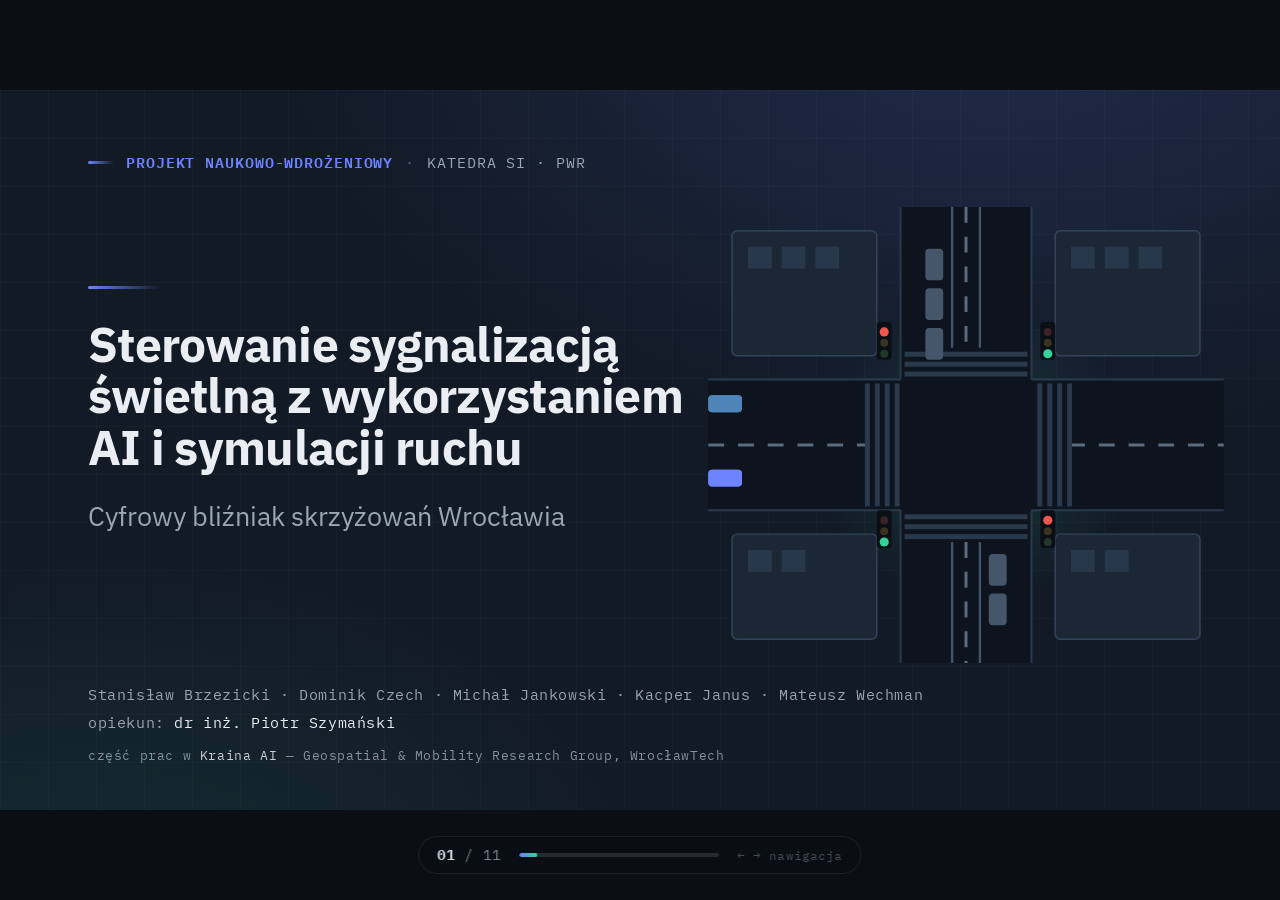
==== commit 6c8c75b4: "fixes Fixes" ====
--- a/index.html
+++ b/index.html
@@ -247,6 +247,7 @@
     <div class="reveal" style="--d:320;position:absolute;left:88px;top:592px;font-family:var(--mono);font-size:15px;letter-spacing:.04em;color:var(--ice-soft);line-height:1.7;">
       Stanisław Brzezicki · Dominik Czech · Michał Jankowski · Kacper Janus · Mateusz Wechman
       <div style="margin-top:2px;">opiekun: <span style="color:var(--ice);">dr inż. Piotr Szymański</span></div>
+      <div style="margin-top:10px;font-size:13px;color:var(--ice-soft);opacity:.85;">część prac w <span style="color:var(--ice);">Kraina AI</span> — Geospatial &amp; Mobility Research Group, WrocławTech</div>
     </div>
   </div>
 </section>
@@ -311,7 +312,7 @@
 
       <div class="reveal card" style="--d:300;margin-top:26px;width:470px;padding:20px 24px;border-left:3px solid var(--blue);">
         <div class="label" style="color:var(--blue);margin-bottom:8px;">RYTM PRACY</div>
-        <div style="font-size:20px;line-height:1.4;color:var(--ink);">Co tydzień: <b>1 paper + 1 rozmowa</b> z ekspertem.</div>
+        <div style="font-size:20px;line-height:1.4;color:var(--ink);">Co tydzień: <b>1 paper na osobę </b> + rozmowy z ekspertami.</div>
         <div style="margin-top:8px;font-family:var(--mono);font-size:13px;color:var(--ink-soft);">Wniosek REUSE → ZDiUM Wrocław</div>
       </div>
     </div>
@@ -490,22 +491,26 @@
  </g>
  <g>
 <line x1="425.3" y1="264.3" x2="296.5" y2="351.3" stroke="#A7B4C4" stroke-width="1.4" stroke-dasharray="2 5" stroke-linecap="round"/>
-<line x1="425.3" y1="264.3" x2="342.4" y2="333.9" stroke="#A7B4C4" stroke-width="1.4" stroke-dasharray="2 5" stroke-linecap="round"/>
+<line x1="425.3" y1="264.3" x2="303.3" y2="241.5" stroke="#A7B4C4" stroke-width="1.4" stroke-dasharray="2 5" stroke-linecap="round"/>
 <line x1="425.3" y1="264.3" x2="370.2" y2="229.7" stroke="#A7B4C4" stroke-width="1.4" stroke-dasharray="2 5" stroke-linecap="round"/>
 <line x1="425.3" y1="264.3" x2="386.0" y2="288.9" stroke="#A7B4C4" stroke-width="1.4" stroke-dasharray="2 5" stroke-linecap="round"/>
 <line x1="425.3" y1="264.3" x2="415.3" y2="332.3" stroke="#A7B4C4" stroke-width="1.4" stroke-dasharray="2 5" stroke-linecap="round"/>
 <line x1="425.3" y1="264.3" x2="449.9" y2="183.1" stroke="#A7B4C4" stroke-width="1.4" stroke-dasharray="2 5" stroke-linecap="round"/>
+<line x1="425.3" y1="264.3" x2="376.0" y2="266.0" stroke="#A7B4C4" stroke-width="1.4" stroke-dasharray="2 5" stroke-linecap="round"/>
+<line x1="425.3" y1="264.3" x2="545.0" y2="595.0" stroke="#A7B4C4" stroke-width="1.4" stroke-dasharray="2 5" stroke-linecap="round"/>
  </g>
  <g>
 <circle cx="425.3" cy="264.3" r="26" fill="none" stroke="#2A43D0" stroke-width="1.6" opacity="0.4" class="zf-anim" style="animation:pulse-ring 2.8s ease-out infinite"/><circle cx="425.3" cy="264.3" r="26" fill="none" stroke="#2A43D0" stroke-width="1.6" opacity="0.4" class="zf-anim" style="animation:pulse-ring 2.8s ease-out infinite 1.4s"/>
  </g>
  <g>
 <rect x="251.0" y="363.8" width="91.0" height="19" rx="5" fill="#F5F8FB" fill-opacity="0.94" stroke="#CBD6E0" stroke-width="0.8"/><text x="296.5" y="377.3" text-anchor="middle" font-family="'IBM Plex Mono',monospace" font-size="12.5" fill="#3C4A5C" font-weight="500">ETH ZÜRICH</text><circle cx="296.5" cy="351.3" r="6.5" fill="#fff" stroke="#2A43D0" stroke-width="2.5"/><circle cx="296.5" cy="351.3" r="2.6" fill="#2A43D0"/>
-<rect x="296.9" y="346.4" width="91.0" height="19" rx="5" fill="#F5F8FB" fill-opacity="0.94" stroke="#CBD6E0" stroke-width="0.8"/><text x="342.4" y="359.9" text-anchor="middle" font-family="'IBM Plex Mono',monospace" font-size="12.5" fill="#3C4A5C" font-weight="500">FRAUNHOFER</text><circle cx="342.4" cy="333.9" r="6.5" fill="#fff" stroke="#2A43D0" stroke-width="2.5"/><circle cx="342.4" cy="333.9" r="2.6" fill="#2A43D0"/>
-<rect x="317.2" y="199.2" width="106.0" height="19" rx="5" fill="#F5F8FB" fill-opacity="0.94" stroke="#CBD6E0" stroke-width="0.8"/><text x="370.2" y="212.7" text-anchor="middle" font-family="'IBM Plex Mono',monospace" font-size="12.5" fill="#3C4A5C" font-weight="500">DLR · BERLIN</text><circle cx="370.2" cy="229.7" r="6.5" fill="#fff" stroke="#2A43D0" stroke-width="2.5"/><circle cx="370.2" cy="229.7" r="2.6" fill="#2A43D0"/>
+<rect x="203.0" y="232.0" width="93.0" height="19" rx="5" fill="#F5F8FB" fill-opacity="0.94" stroke="#CBD6E0" stroke-width="0.8"/><text x="290.0" y="245.5" text-anchor="end" font-family="'IBM Plex Mono',monospace" font-size="12.5" fill="#3C4A5C" font-weight="500">LEMGO</text><circle cx="303.3" cy="241.5" r="6.5" fill="#fff" stroke="#2A43D0" stroke-width="2.5"/><circle cx="303.3" cy="241.5" r="2.6" fill="#2A43D0"/>
+<rect x="340.2" y="199.2" width="60.0" height="19" rx="5" fill="#F5F8FB" fill-opacity="0.94" stroke="#CBD6E0" stroke-width="0.8"/><text x="370.2" y="212.7" text-anchor="middle" font-family="'IBM Plex Mono',monospace" font-size="12.5" fill="#3C4A5C" font-weight="500">BERLIN</text><circle cx="370.2" cy="229.7" r="6.5" fill="#fff" stroke="#2A43D0" stroke-width="2.5"/><circle cx="370.2" cy="229.7" r="2.6" fill="#2A43D0"/>
 <rect x="359.2" y="301.4" width="53.5" height="19" rx="5" fill="#F5F8FB" fill-opacity="0.94" stroke="#CBD6E0" stroke-width="0.8"/><text x="386.0" y="314.9" text-anchor="middle" font-family="'IBM Plex Mono',monospace" font-size="12.5" fill="#3C4A5C" font-weight="500">PRAGA</text><circle cx="386.0" cy="288.9" r="6.5" fill="#fff" stroke="#3E6E96" stroke-width="2.5"/><circle cx="386.0" cy="288.9" r="2.6" fill="#3E6E96"/>
 <rect x="422.3" y="323.8" width="61.0" height="19" rx="5" fill="#F5F8FB" fill-opacity="0.94" stroke="#CBD6E0" stroke-width="0.8"/><text x="430.3" y="337.3" text-anchor="start" font-family="'IBM Plex Mono',monospace" font-size="12.5" fill="#3C4A5C" font-weight="500">WIEDEŃ</text><circle cx="415.3" cy="332.3" r="6.5" fill="#fff" stroke="#3E6E96" stroke-width="2.5"/><circle cx="415.3" cy="332.3" r="2.6" fill="#3E6E96"/>
 <rect x="455.9" y="158.6" width="136.0" height="19" rx="5" fill="#F5F8FB" fill-opacity="0.94" stroke="#CBD6E0" stroke-width="0.8"/><text x="463.9" y="172.1" text-anchor="start" font-family="'IBM Plex Mono',monospace" font-size="12.5" fill="#3C4A5C" font-weight="500">GDAŃSK · TRISTAR</text><circle cx="449.9" cy="183.1" r="6.5" fill="#fff" stroke="#3E6E96" stroke-width="2.5"/><circle cx="449.9" cy="183.1" r="2.6" fill="#3E6E96"/>
+<rect x="305.0" y="256.5" width="58.0" height="19" rx="5" fill="#F5F8FB" fill-opacity="0.94" stroke="#CBD6E0" stroke-width="0.8"/><text x="358.0" y="270.0" text-anchor="end" font-family="'IBM Plex Mono',monospace" font-size="12.5" fill="#3C4A5C" font-weight="500">DREZNO</text><circle cx="376.0" cy="266.0" r="6.5" fill="#fff" stroke="#2A43D0" stroke-width="2.5"/><circle cx="376.0" cy="266.0" r="2.6" fill="#2A43D0"/>
+<rect x="465.5" y="566.0" width="159.0" height="19" rx="5" fill="#F5F8FB" fill-opacity="0.94" stroke="#CBD6E0" stroke-width="0.8"/><text x="545.0" y="579.5" text-anchor="middle" font-family="'IBM Plex Mono',monospace" font-size="12.5" fill="#3C4A5C" font-weight="500">Dr. M. PAPAGEORGIOU</text><circle cx="545.0" cy="595.0" r="6.5" fill="#fff" stroke="#2A43D0" stroke-width="2.5"/><circle cx="545.0" cy="595.0" r="2.6" fill="#2A43D0"/>
  </g>
  <rect x="435.3" y="254.3" width="74.8" height="21" rx="5" fill="#FFFFFF" fill-opacity="0.97" stroke="#2A43D0" stroke-width="1"/><text x="443.3" y="269.3" text-anchor="start" font-family="'IBM Plex Mono',monospace" font-size="14" fill="#16212E" font-weight="700">WROCŁAW</text><circle cx="425.3" cy="264.3" r="11" fill="#2A43D0" stroke="#fff" stroke-width="2.5"/>
 </svg>
@@ -631,22 +636,30 @@
 </section>
 
 <!-- ============================================================
-     SLIDE 08 · IDEACJA (light)
+     SLIDE 08 · IDEACJA (dark)
      ============================================================ -->
 <section class="slide">
-  <div class="canvas s-light">
+  <div class="canvas s-dark">
     <div class="kicker"><span class="ktick"></span><span class="knum">08</span><span class="ksep">·</span><span>IDEACJA (PLAN)</span></div>
 
     <div style="position:absolute;left:88px;top:158px;max-width:480px;">
       <div class="rule reveal" style="--d:40;width:64px;margin-bottom:26px;"></div>
-      <h2 class="head reveal" style="--d:90;font-size:44px;max-width:480px;">Agenci świadomi topologii sieci.</h2>
-      <p class="lead reveal" style="--d:180;margin-top:120px;font-size:22px;max-width:470px;">
-        Każde skrzyżowanie to agent. Strukturę grafu sieci wykorzystujemy jako
-        <span style="color:var(--ink);">inductive bias (GNN)</span>, a agenci wymieniają stan,
-        by się koordynować — zamiast działać w izolacji.</p>
-    </div>
-
-    <svg style="position:absolute;right:84px;top:158px;" width="552" height="430" viewBox="0 0 540 420"><g><rect x="0" y="0" width="540" height="420" fill="#E7ECF1"></rect><g stroke="#DCE2E8" stroke-width="1"><line x1="64" y1="0" x2="64" y2="420"></line><line x1="128" y1="0" x2="128" y2="420"></line><line x1="192" y1="0" x2="192" y2="420"></line><line x1="256" y1="0" x2="256" y2="420"></line><line x1="320" y1="0" x2="320" y2="420"></line><line x1="384" y1="0" x2="384" y2="420"></line><line x1="448" y1="0" x2="448" y2="420"></line><line x1="512" y1="0" x2="512" y2="420"></line><line x1="0" y1="64" x2="540" y2="64"></line><line x1="0" y1="128" x2="540" y2="128"></line><line x1="0" y1="192" x2="540" y2="192"></line><line x1="0" y1="256" x2="540" y2="256"></line><line x1="0" y1="320" x2="540" y2="320"></line><line x1="0" y1="384" x2="540" y2="384"></line></g><g fill="none" stroke="#D2D8DF" stroke-linecap="round" stroke-linejoin="round"><path d="M0 112 L540 104" stroke-width="22"></path><path d="M0 300 L540 310" stroke-width="22"></path><path d="M132 0 L126 420" stroke-width="22"></path><path d="M404 0 L412 420" stroke-width="22"></path><path d="M20 400 L520 28" stroke-width="22"></path></g><g fill="none" stroke="#FBFCFD" stroke-linecap="round" stroke-linejoin="round"><path d="M0 112 L540 104" stroke-width="16"></path><path d="M0 300 L540 310" stroke-width="16"></path><path d="M132 0 L126 420" stroke-width="16"></path><path d="M404 0 L412 420" stroke-width="16"></path><path d="M20 400 L520 28" stroke-width="16"></path></g></g><circle cx="270" cy="206" r="20" fill="none" stroke="#D2D8DF" stroke-width="22"></circle><circle cx="270" cy="206" r="20" fill="none" stroke="#FBFCFD" stroke-width="16"></circle><circle cx="270" cy="206" r="9" fill="#E7ECF1"></circle><line x1="130" y1="110" x2="406" y2="106" stroke="#8B95A1" stroke-width="2" stroke-dasharray="7 7" class="zf-anim" style="animation:dash-march 3s linear infinite"></line><line x1="130" y1="110" x2="128" y2="301" stroke="#8B95A1" stroke-width="2" stroke-dasharray="7 7" class="zf-anim" style="animation:dash-march 3.4s linear infinite"></line><line x1="406" y1="106" x2="410" y2="303" stroke="#8B95A1" stroke-width="2" stroke-dasharray="7 7" class="zf-anim" style="animation:dash-march 3.2s linear infinite"></line><line x1="128" y1="301" x2="410" y2="303" stroke="#8B95A1" stroke-width="2" stroke-dasharray="7 7" class="zf-anim" style="animation:dash-march 3.6s linear infinite"></line><line x1="130" y1="110" x2="410" y2="303" stroke="#2A43D0" stroke-width="2.5" stroke-dasharray="7 7" class="zf-anim" style="animation:dash-march 2.4s linear infinite"></line><g><circle cx="130" cy="110" r="26" fill="#FFFFFF" stroke="#4B5563" stroke-width="2"></circle><circle cx="130" cy="110" r="7" fill="#4B5563"></circle></g><g><circle cx="406" cy="106" r="26" fill="#FFFFFF" stroke="#4B5563" stroke-width="2"></circle><circle cx="406" cy="106" r="7" fill="#4B5563"></circle></g><g><circle cx="128" cy="301" r="26" fill="#FFFFFF" stroke="#4B5563" stroke-width="2"></circle><circle cx="128" cy="301" r="7" fill="#4B5563"></circle></g><g><circle cx="410" cy="303" r="30" fill="#DDE2FA" stroke="#2A43D0" stroke-width="2"></circle><circle cx="410" cy="303" r="8" fill="#2A43D0"></circle></g><rect x="216" y="82" width="104" height="20" rx="3" fill="#ECEFF2"></rect><text x="268" y="97" font-family="IBM Plex Mono" font-size="12" fill="#2A43D0" text-anchor="middle">wymiana stanu</text><text x="410" y="355" font-family="IBM Plex Mono" font-size="12" fill="#2A43D0" text-anchor="middle">agent</text></svg>
+      <h2 class="head reveal" style="--d:90;font-size:44px;max-width:480px;">Agenci świadomi topologii sieci i kontekstu.</h2>
+      <p class="lead reveal" style="--d:180;margin-top:80px;font-size:22px;max-width:460px;">
+        Każde skrzyżowanie to agent. Oprócz zwykłej struktury sieci (GNN) agenci znają 
+        <span style="color:var(--ice);font-weight:600;">charakter otoczenia</span> (biurowy, mieszkalny, przemysłowy) — bo to on tłumaczy poranne i popołudniowe szczyty.
+        by się koordynować, zamiast działać w izolacji.</p>
+    </div>
+
+    <!-- communities_map.png inlined: Louvain clustering of the Wrocław road graph -->
+    <figure class="reveal" style="--d:240;position:absolute;right:48px;top:150px;width:604px;margin:0;">
+      <div style="position:absolute;inset:-26px;background:radial-gradient(closest-side,rgba(110,131,255,.20),transparent 72%);filter:blur(10px);pointer-events:none;"></div>
+      <img src="[data-uri]